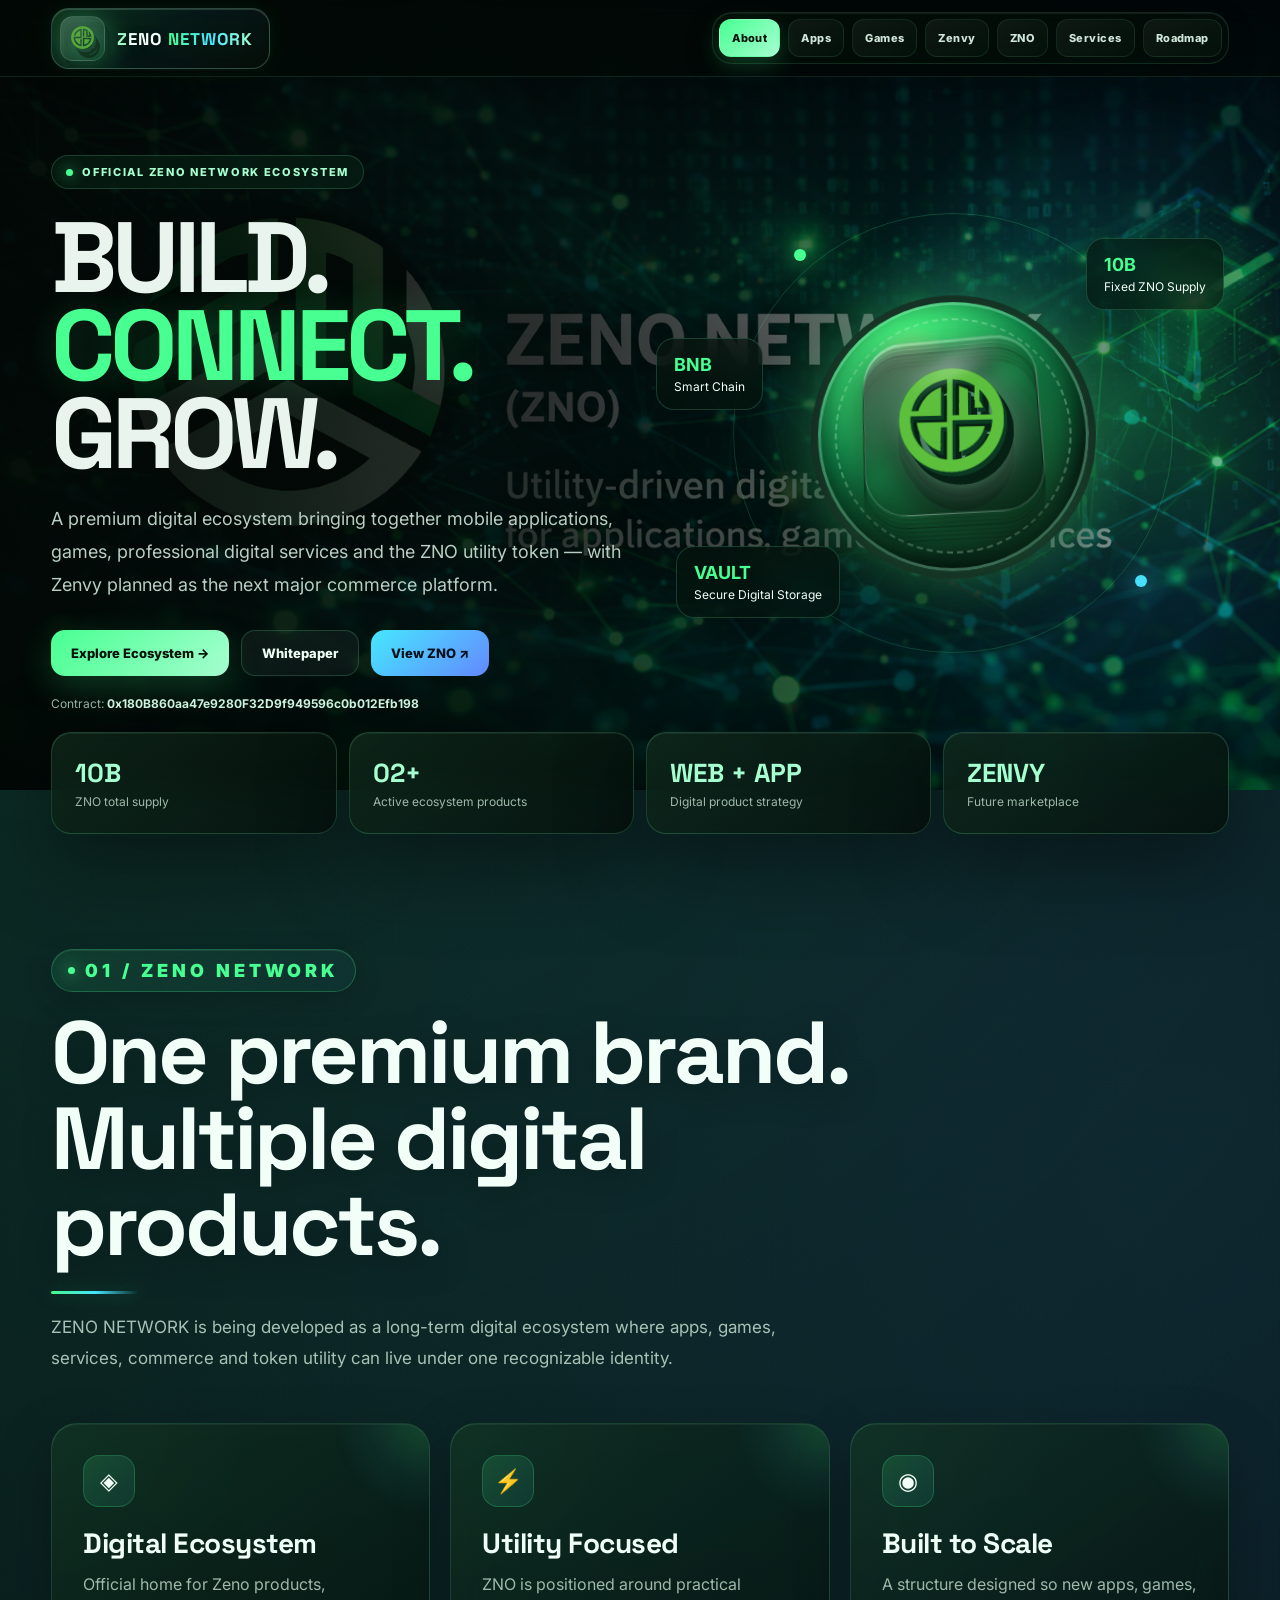
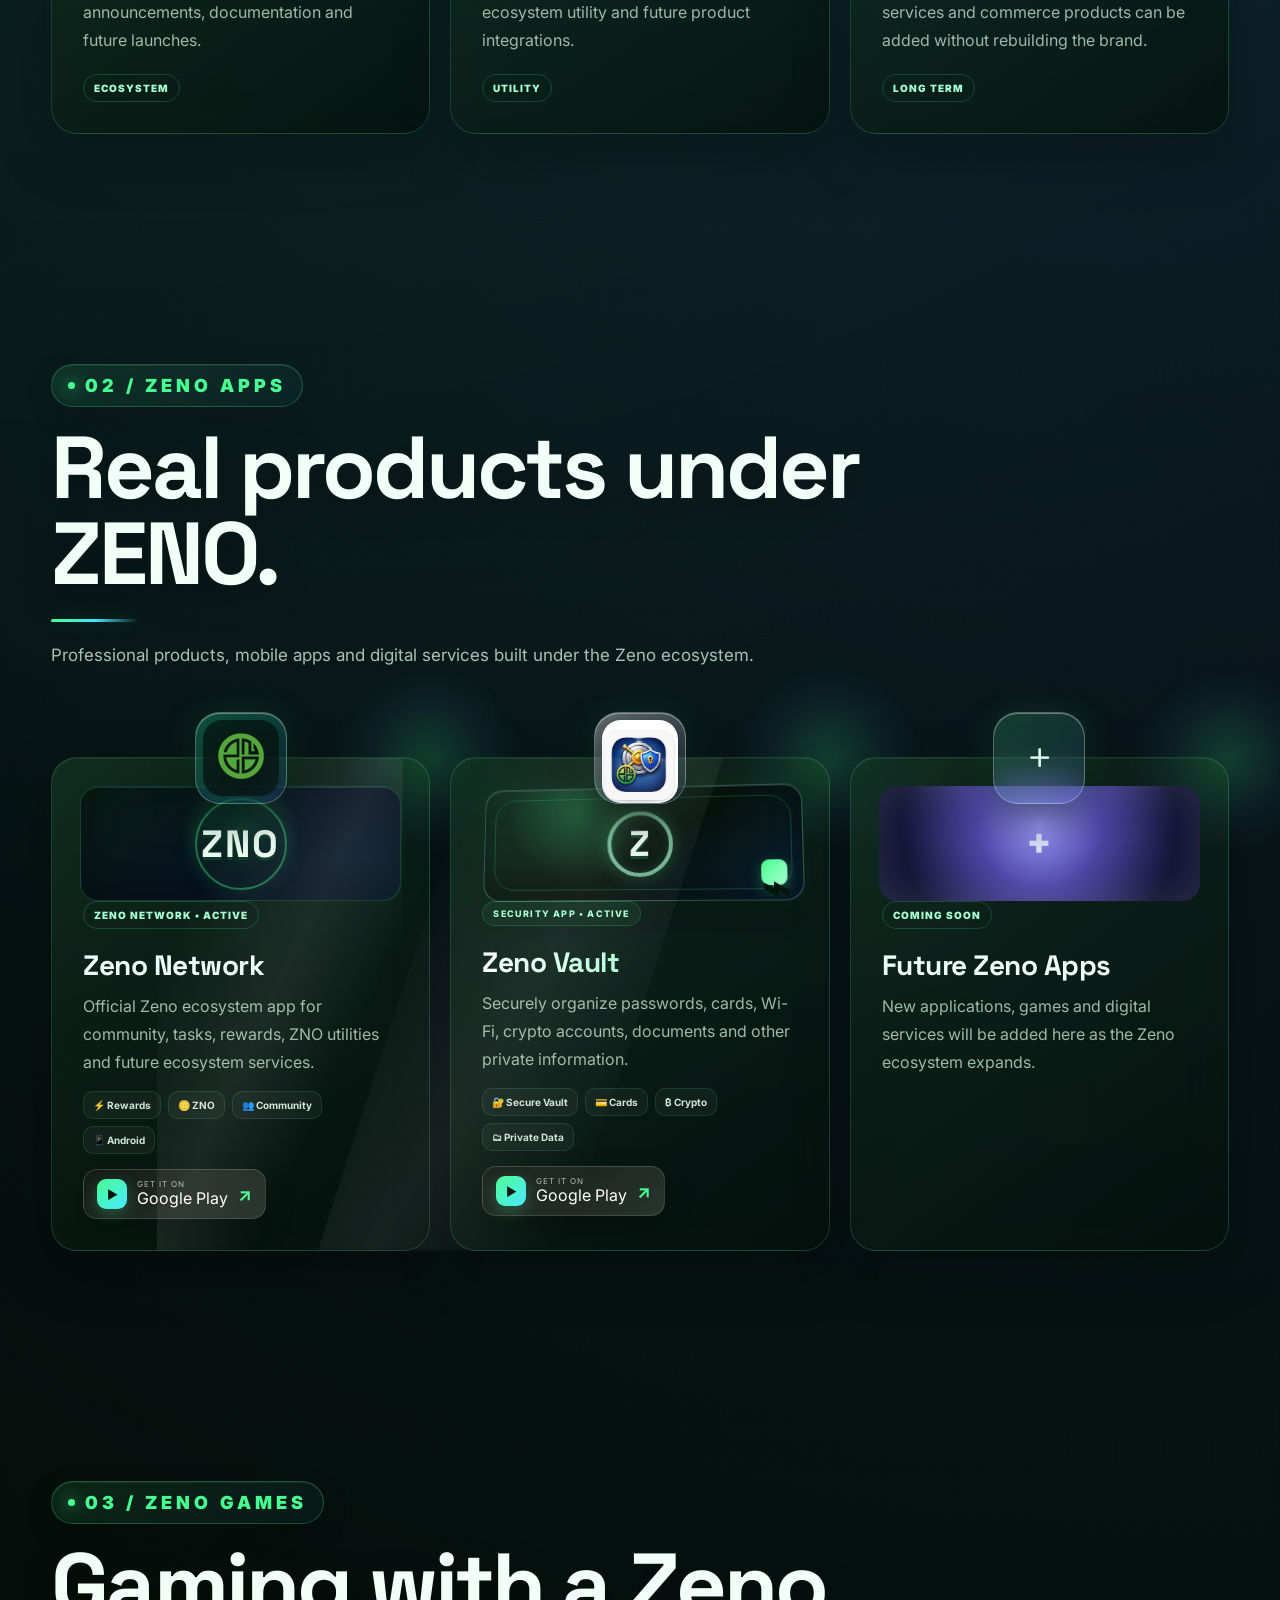
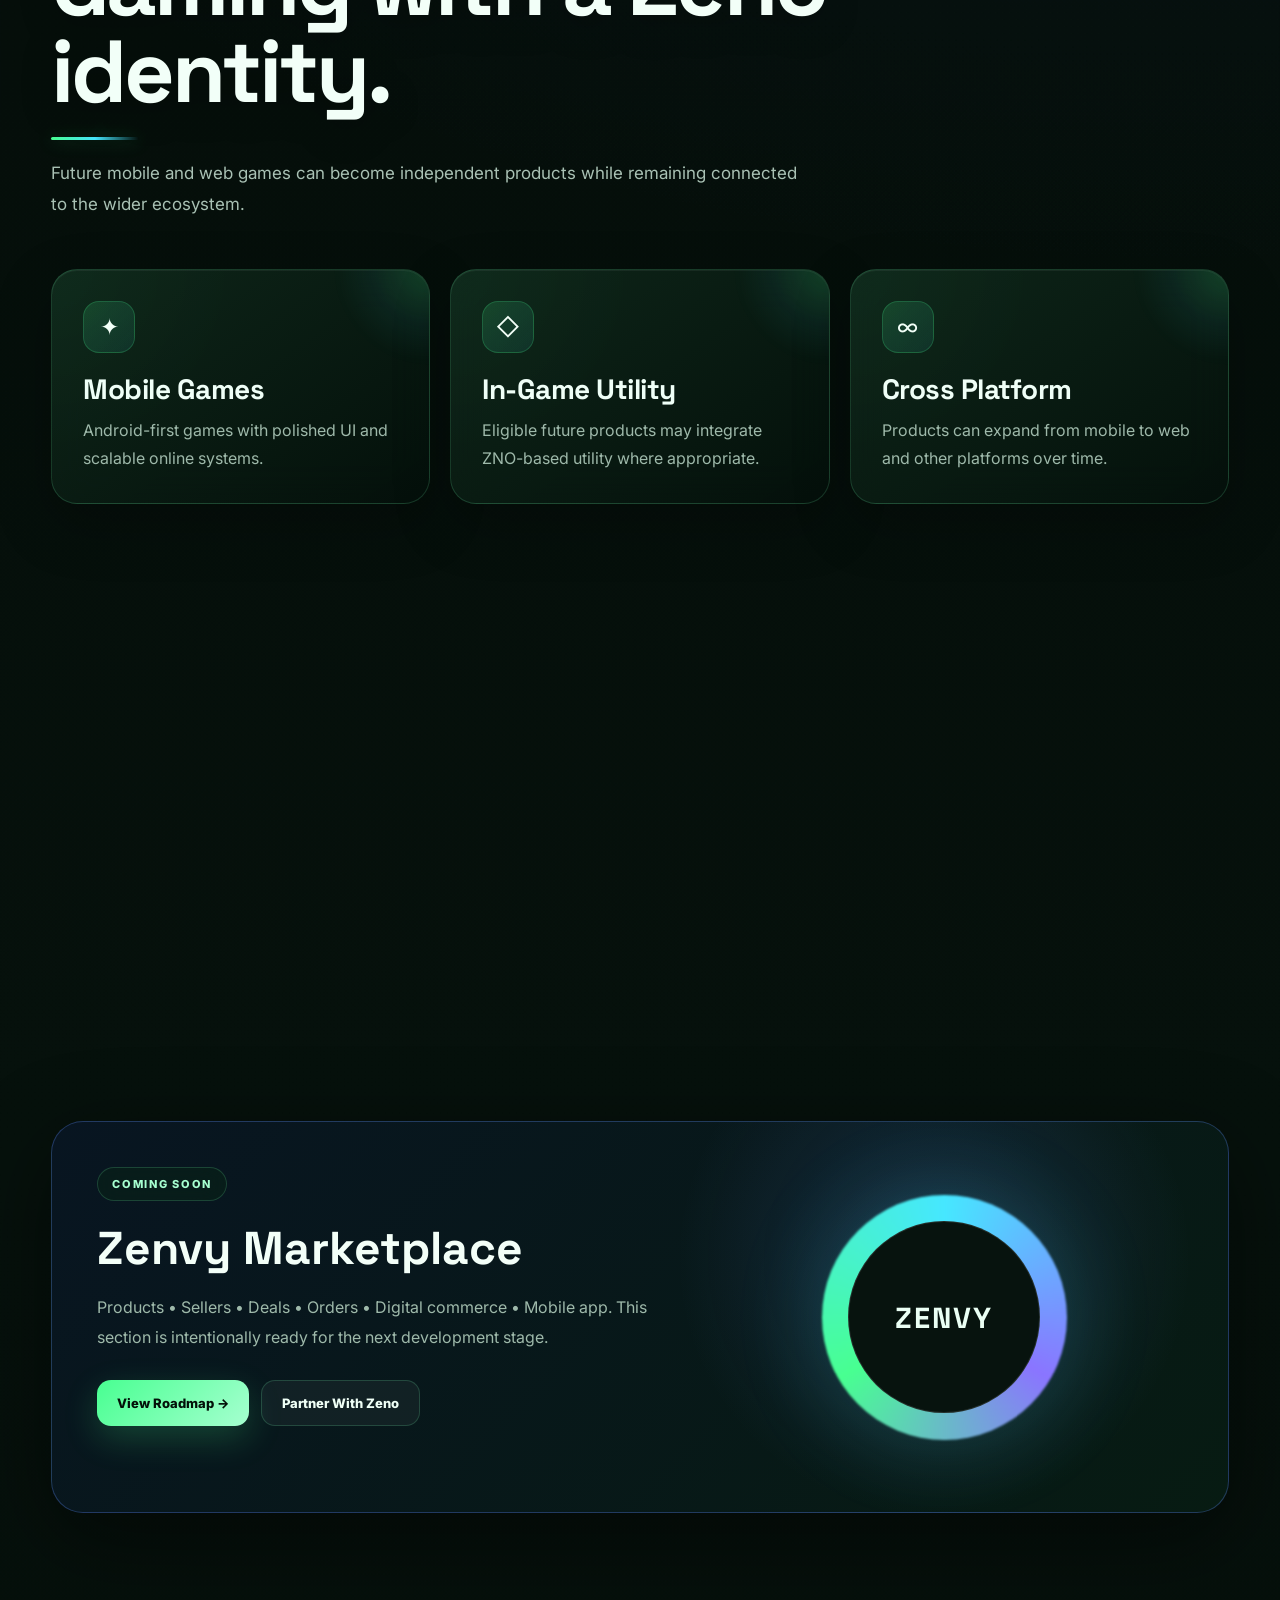
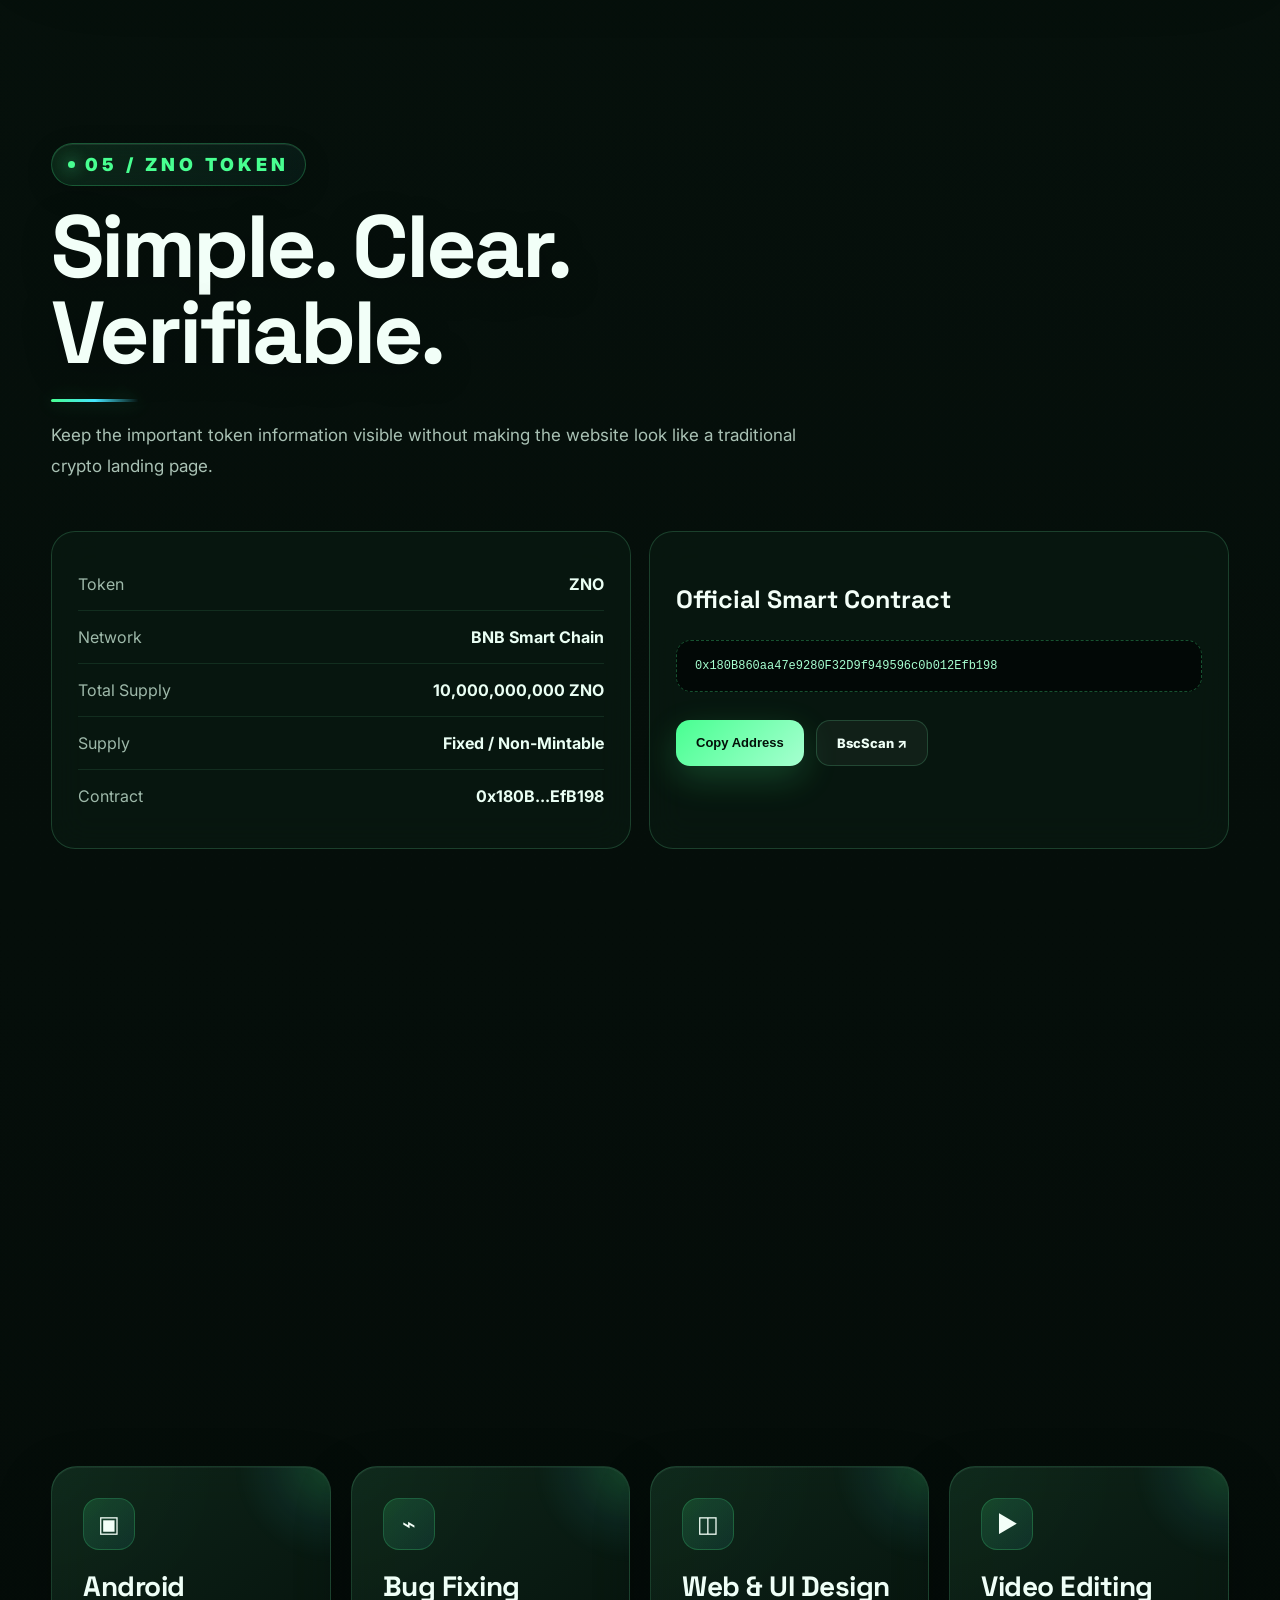
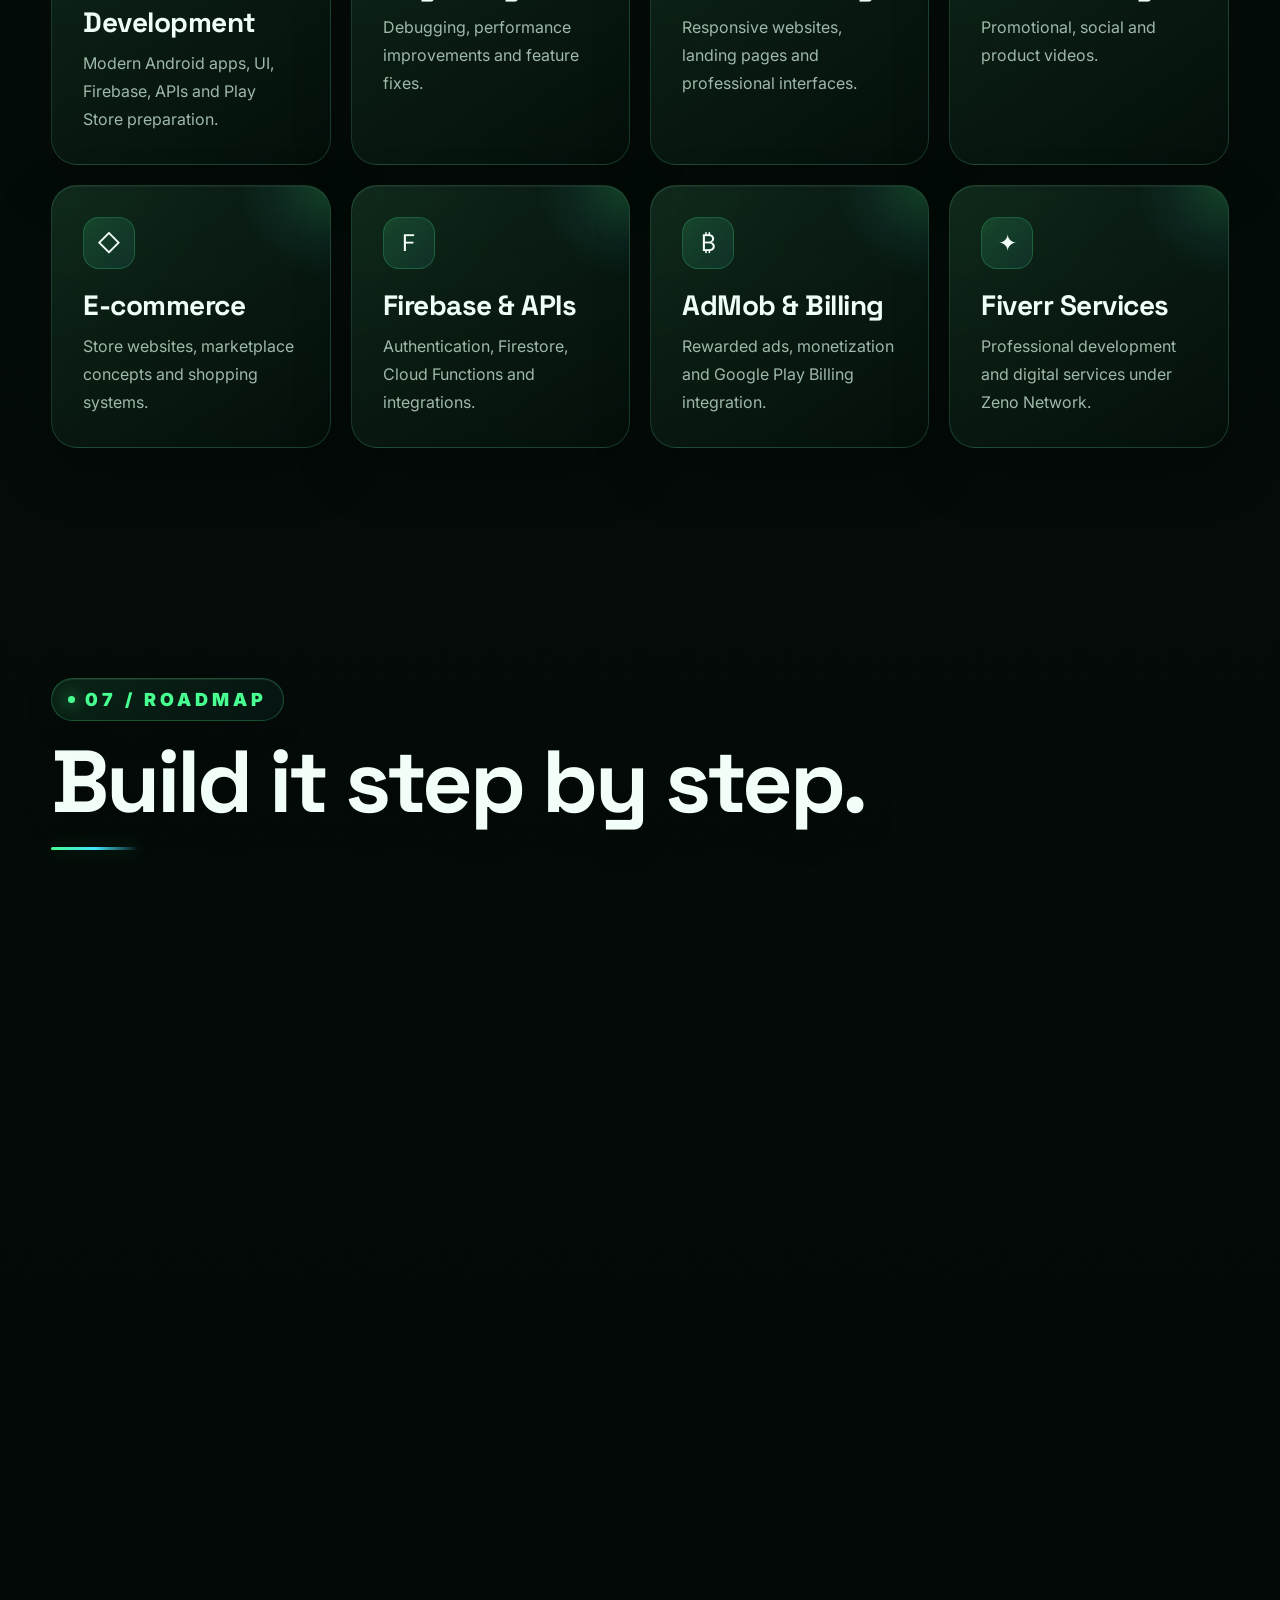
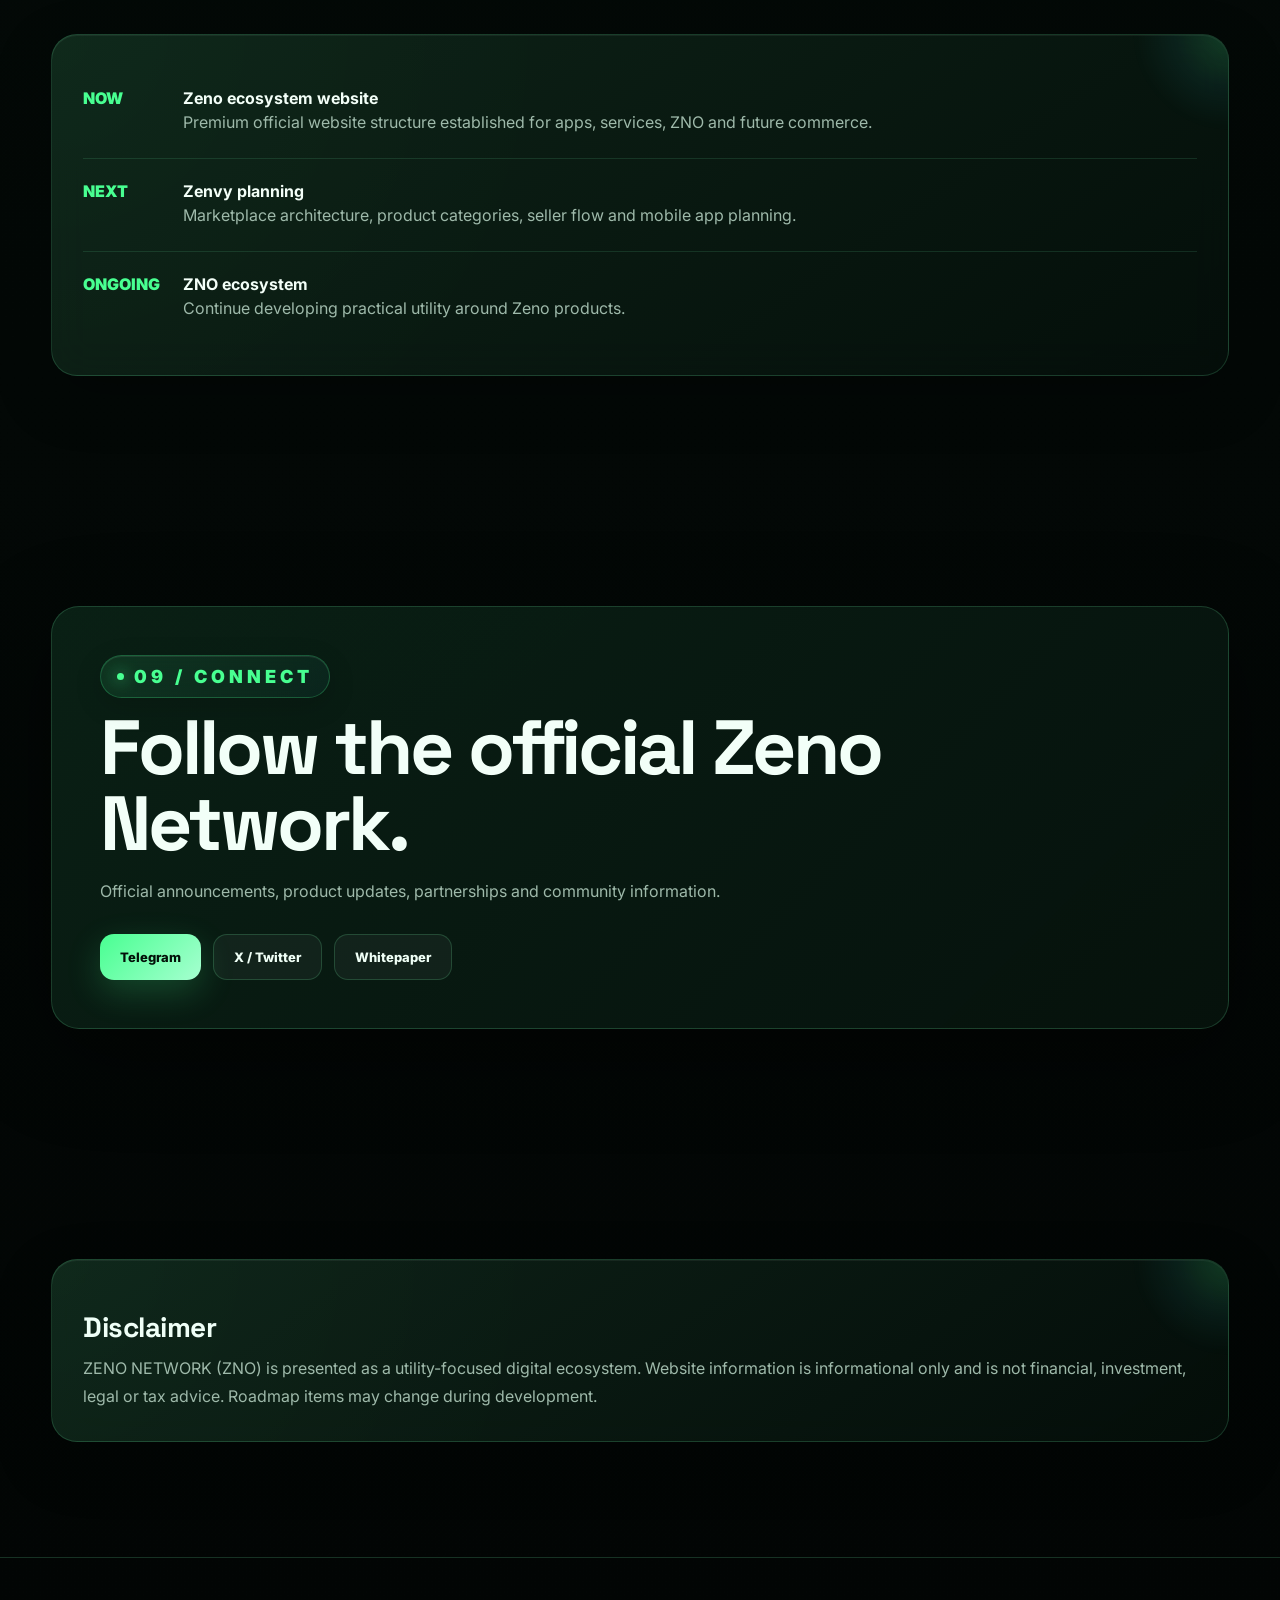
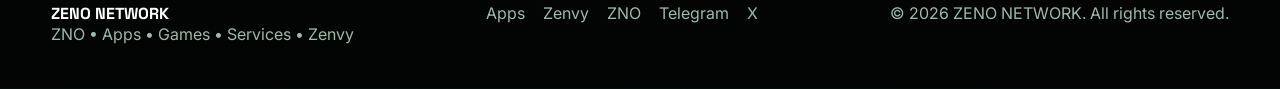
==== index.html @ b441cc12 "Update fmt.Println message from 'Hello' to 'Goodbye'" ====
<!doctype html>
<html lang="en">
<head>
<meta charset="utf-8">
<meta name="viewport" content="width=device-width,initial-scale=1">
<title>ZENO NETWORK | Official Digital Ecosystem</title>
<meta name="description" content="ZENO NETWORK — apps, games, digital services, ZNO utility and the future Zenvy marketplace.">
<meta property="og:title" content="ZENO NETWORK | Official">
<meta property="og:description" content="Apps, games, digital services, ZNO and Zenvy.">
<meta property="og:image" content="banner.jpeg">
<meta name="theme-color" content="#06100d">

<link rel="preconnect" href="https://fonts.googleapis.com">
<link rel="preconnect" href="https://fonts.gstatic.com" crossorigin>
<link href="https://fonts.googleapis.com/css2?family=Inter:wght@400;500;600;700;800&family=Space+Grotesk:wght@400;500;600;700&display=swap" rel="stylesheet">

<style>
:root{
  --bg:#030806; --bg2:#06120d; --panel:rgba(10,28,20,.62);
  --panel2:rgba(7,19,14,.82); --line:rgba(116,255,178,.18);
  --green:#48ff91; --mint:#a6ffd0; --cyan:#46e7ff; --blue:#5d8dff;
  --white:#f3fff8; --muted:#9eb9aa; --gold:#d7ff6a;
  --shadow:0 25px 90px rgba(0,0,0,.48);
}
*{box-sizing:border-box}
html{scroll-behavior:smooth}
body{
 margin:0;color:var(--white);background:
 radial-gradient(circle at 8% 2%,rgba(46,255,139,.14),transparent 25%),
 radial-gradient(circle at 92% 12%,rgba(63,131,255,.15),transparent 27%),
 linear-gradient(180deg,#020604,#06110c 45%,#020504);
 font-family:Inter,Arial,sans-serif;overflow-x:hidden;
}
body:before{content:"";position:fixed;inset:0;pointer-events:none;opacity:.24;
 background-image:linear-gradient(rgba(255,255,255,.025) 1px,transparent 1px),linear-gradient(90deg,rgba(255,255,255,.025) 1px,transparent 1px);
 background-size:70px 70px;mask-image:linear-gradient(to bottom,#000,transparent 75%);z-index:-1}
a{color:inherit}
.wrap{width:min(1240px,92%);margin:auto}
.nav{
 position:fixed;top:0;left:0;right:0;z-index:100;
 background:rgba(2,8,6,.64);border-bottom:1px solid rgba(130,255,185,.12);
 backdrop-filter:blur(22px) saturate(150%);
}
.navin{height:76px;display:flex;align-items:center;justify-content:space-between;gap:25px}
.logo{display:flex;align-items:center;gap:12px;text-decoration:none;font-family:"Space Grotesk";font-weight:700;letter-spacing:.8px}
.logo img{width:44px;height:44px;filter:drop-shadow(0 0 15px rgba(72,255,145,.4))}
.logo em{font-style:normal;color:var(--green)}
.links{display:flex;align-items:center;gap:22px}
.links a{text-decoration:none;color:#c8ddd2;font-size:13px;font-weight:700;transition:.25s}
.links a:hover{color:var(--green);transform:translateY(-1px)}
.menu{display:none;background:rgba(255,255,255,.05);color:#fff;border:1px solid var(--line);border-radius:12px;padding:9px 12px;font-size:20px}

.hero{
 min-height:790px;padding-top:76px;position:relative;display:flex;align-items:center;overflow:hidden;
 background:
 linear-gradient(90deg,rgba(2,7,5,.97) 0%,rgba(2,7,5,.82) 43%,rgba(2,7,5,.25) 100%),
 url("banner.jpeg") center/cover no-repeat;
}
.hero:after{
 content:"";position:absolute;width:650px;height:650px;right:-180px;top:80px;border-radius:50%;
 background:radial-gradient(circle,rgba(70,255,145,.2),rgba(67,130,255,.08) 42%,transparent 68%);
 filter:blur(10px);animation:pulse 5s ease-in-out infinite;
}
.hero-grid{display:grid;grid-template-columns:1.02fr .98fr;gap:50px;align-items:center;position:relative;z-index:2}
.kicker{display:inline-flex;align-items:center;gap:9px;padding:9px 14px;border:1px solid var(--line);border-radius:999px;background:rgba(10,35,24,.58);color:var(--mint);font-size:11px;font-weight:800;letter-spacing:1.7px;backdrop-filter:blur(12px)}
.dot{width:7px;height:7px;background:var(--green);border-radius:50%;box-shadow:0 0 15px var(--green);animation:blink 1.6s infinite}
.hero h1{font-family:"Space Grotesk";font-size:clamp(55px,7.8vw,105px);line-height:.88;letter-spacing:-5px;margin:25px 0 24px}
.hero h1 .green{color:var(--green);text-shadow:0 0 35px rgba(72,255,145,.18)}
.hero h1 .silver{color:#eaf4ef}
.hero-copy{max-width:680px;color:#b8cec2;font-size:18px;line-height:1.85}
.hero-buttons{display:flex;flex-wrap:wrap;gap:12px;margin-top:28px}
.btn{
 display:inline-flex;align-items:center;justify-content:center;gap:9px;text-decoration:none;
 padding:14px 20px;border-radius:14px;font-weight:800;font-size:13px;border:1px solid var(--line);
 transition:.28s;cursor:pointer;background:rgba(255,255,255,.045);color:#effff6;
}
.btn:hover{transform:translateY(-4px);box-shadow:0 15px 35px rgba(0,0,0,.28);border-color:rgba(72,255,145,.45)}
.btn.primary{color:#031109;border:0;background:linear-gradient(135deg,var(--green),var(--mint));box-shadow:0 12px 35px rgba(72,255,145,.2)}
.btn.blue{background:linear-gradient(135deg,#46e7ff,#648aff);color:#041019;border:0}
.contract-mini{margin-top:20px;color:#9eb9aa;font-size:12px;word-break:break-all}
.contract-mini b{color:#d7ffea}

.hero-art{min-height:500px;position:relative;display:grid;place-items:center}
.glow{position:absolute;width:430px;height:430px;border-radius:50%;background:radial-gradient(circle,rgba(72,255,145,.2),transparent 65%);filter:blur(5px);animation:pulse 5s infinite}
.orbit{position:absolute;width:440px;height:440px;border:1px solid rgba(72,255,145,.18);border-radius:50%;animation:spin 22s linear infinite}
.orbit:before,.orbit:after{content:"";position:absolute;width:12px;height:12px;border-radius:50%;background:var(--green);box-shadow:0 0 25px var(--green)}
.orbit:before{top:35px;left:60px}.orbit:after{bottom:65px;right:25px;background:var(--cyan);box-shadow:0 0 25px var(--cyan)}
.coin{
 width:285px;height:285px;border-radius:50%;position:relative;display:grid;place-items:center;
 background:radial-gradient(circle at 35% 25%,#d8ff9d 0,#42e777 16%,#0b7e45 45%,#031b11 72%);
 border:7px solid #142f22;box-shadow:inset 0 0 0 3px rgba(166,255,208,.35),inset 0 -25px 45px rgba(0,0,0,.5),0 0 75px rgba(72,255,145,.3),0 35px 90px rgba(0,0,0,.55);
 transform:perspective(700px) rotateX(7deg);animation:float 4.8s ease-in-out infinite;
}
.coin:before{content:"";position:absolute;inset:17px;border-radius:50%;border:2px dashed rgba(219,255,229,.32)}
.coin-z{font-family:"Space Grotesk";font-size:150px;font-weight:700;color:#06140d;text-shadow:3px 5px 0 rgba(166,255,208,.25);transform:translateY(-5px)}

.coin-logo-3d{
  width:190px;height:190px;display:grid;place-items:center;position:relative;
  transform:translateY(-8px) perspective(700px) rotateX(8deg) rotateY(-7deg);
  animation:logoFloat 4.8s ease-in-out infinite;
  filter:
    drop-shadow(0 4px 0 #07170e)
    drop-shadow(0 8px 0 #06120b)
    drop-shadow(0 12px 0 rgba(0,0,0,.75))
    drop-shadow(0 0 22px rgba(72,255,145,.55));
}
.coin-logo-3d:before{
  content:"";position:absolute;inset:8px;border-radius:42px;
  background:linear-gradient(145deg,rgba(255,255,255,.30),rgba(72,255,145,.08) 45%,rgba(0,0,0,.18));
  border:1px solid rgba(224,255,238,.26);
  box-shadow:inset 0 2px 0 rgba(255,255,255,.18),0 0 35px rgba(72,255,145,.18);
  transform:translateZ(-10px) rotate(-3deg);
  pointer-events:none;
}
.coin-logo-3d img{
  width:150px;height:150px;object-fit:contain;position:relative;z-index:2;
  transform:translateZ(20px);
  filter:
    brightness(1.12) contrast(1.08)
    drop-shadow(3px 4px 0 #0b3a23)
    drop-shadow(6px 8px 0 #062013)
    drop-shadow(0 0 18px rgba(166,255,208,.58));
}
.coin-logo-3d:after{
  content:"";position:absolute;width:105px;height:24px;left:43px;top:25px;
  background:linear-gradient(90deg,transparent,rgba(255,255,255,.46),transparent);
  transform:rotate(-25deg);filter:blur(5px);opacity:.55;z-index:3;
  animation:shine 3.2s ease-in-out infinite;
  pointer-events:none;
}
@keyframes logoFloat{
  0%,100%{transform:translateY(-8px) perspective(700px) rotateX(8deg) rotateY(-7deg)}
  50%{transform:translateY(-20px) perspective(700px) rotateX(11deg) rotateY(5deg)}
}
@keyframes shine{
  0%,35%{transform:translateX(-45px) rotate(-25deg);opacity:0}
  50%{opacity:.55}
  75%,100%{transform:translateX(75px) rotate(-25deg);opacity:0}
}

.coin-label{position:absolute;bottom:45px;font-size:12px;letter-spacing:4px;font-weight:900;color:#d9ffe9}
.float-card{position:absolute;padding:15px 17px;border:1px solid var(--line);background:rgba(5,18,12,.68);backdrop-filter:blur(16px);border-radius:18px;box-shadow:var(--shadow);font-size:12px}
.float-card strong{display:block;color:var(--green);font-size:18px;margin-bottom:4px}
.fc1{top:55px;right:5px}.fc2{bottom:65px;left:0}.fc3{top:155px;left:-20px}

.stats{margin-top:-58px;position:relative;z-index:5}
.stats-grid{display:grid;grid-template-columns:repeat(4,1fr);gap:12px}
.stat{padding:23px;border:1px solid var(--line);border-radius:20px;background:linear-gradient(145deg,rgba(16,42,28,.76),rgba(4,14,10,.82));backdrop-filter:blur(18px);box-shadow:var(--shadow),inset 0 1px 0 rgba(255,255,255,.06);transition:.35s ease}.stat:hover{transform:translateY(-7px);border-color:rgba(72,255,145,.42);box-shadow:0 25px 60px rgba(0,0,0,.38),0 0 28px rgba(72,255,145,.06)}
.stat b{display:block;font-family:"Space Grotesk";font-size:26px;color:var(--mint)}.stat span{font-size:12px;color:var(--muted)}

section{padding:115px 0}
.section-head{max-width:900px;margin-bottom:48px;position:relative}
.eyebrow{
 display:inline-flex;align-items:center;gap:10px;
 font-size:18px;font-weight:900;letter-spacing:4px;color:var(--green);
 text-transform:uppercase;
 padding:10px 16px;border-radius:999px;
 border:1px solid rgba(72,255,145,.24);
 background:linear-gradient(135deg,rgba(72,255,145,.10),rgba(70,231,255,.045));
 box-shadow:inset 0 1px 0 rgba(255,255,255,.08),0 8px 28px rgba(0,0,0,.16);
 backdrop-filter:blur(14px);
}
.eyebrow:before{
 content:"";width:7px;height:7px;border-radius:50%;
 background:var(--green);box-shadow:0 0 16px var(--green);
 animation:blink 1.8s infinite;
}
.section-head h2{
 font-family:"Space Grotesk";
 font-size:clamp(58px,7vw,88px);
 line-height:.98;margin:18px 0 18px;letter-spacing:-3px;
 font-weight:700;
 color:#f2fff8;
 text-shadow:0 10px 35px rgba(0,0,0,.28);
}
.section-head h2::after{
 content:"";display:block;width:88px;height:3px;margin-top:22px;border-radius:99px;
 background:linear-gradient(90deg,var(--green),var(--cyan),transparent);
 box-shadow:0 0 18px rgba(72,255,145,.28);
}
.connect-title{font-size:clamp(48px,6vw,78px)!important;line-height:.98;letter-spacing:-3px;color:#f2fff8}
.section-head p{color:#a9c1b4;line-height:1.85;font-size:17px;max-width:760px}
.glass-grid{display:grid;grid-template-columns:repeat(3,1fr);gap:20px}
.glass{
 padding:31px;border:1px solid rgba(116,255,178,.17);border-radius:26px;
 background:
   linear-gradient(145deg,rgba(20,48,33,.70),rgba(5,16,11,.76)),
   radial-gradient(circle at 0% 0%,rgba(72,255,145,.08),transparent 42%);
 backdrop-filter:blur(22px) saturate(145%);
 box-shadow:
   0 20px 55px rgba(0,0,0,.25),
   inset 0 1px 0 rgba(255,255,255,.055);
 transition:
   transform .42s cubic-bezier(.2,.8,.2,1),
   border-color .35s ease,
   box-shadow .42s ease,
   background .42s ease;
 position:relative;overflow:hidden;
 isolation:isolate;
}
.glass:before{
 content:"";position:absolute;width:190px;height:190px;right:-95px;top:-95px;
 background:radial-gradient(circle,rgba(72,255,145,.18),rgba(70,231,255,.05) 42%,transparent 70%);
 border-radius:50%;filter:blur(4px);transition:.5s;z-index:-1;
}
.glass:after{
 content:"";position:absolute;left:-120%;top:0;width:65%;height:100%;
 background:linear-gradient(105deg,transparent,rgba(255,255,255,.075),transparent);
 transform:skewX(-18deg);transition:.65s;pointer-events:none;
}
.glass:hover{
 transform:perspective(900px) translateY(-14px) rotateX(2deg) scale(1.014);
 border-color:rgba(72,255,145,.52);
 background:
   linear-gradient(145deg,rgba(23,61,40,.80),rgba(5,18,13,.84)),
   radial-gradient(circle at 0% 0%,rgba(72,255,145,.13),transparent 45%);
 box-shadow:
   0 34px 95px rgba(0,0,0,.48),
   0 0 0 1px rgba(72,255,145,.07),
   0 0 45px rgba(72,255,145,.075),
   inset 0 1px 0 rgba(255,255,255,.10);
}
.glass:hover:before{transform:scale(1.45);opacity:1}
.glass:hover:after{left:135%}
.glass h3{
 font-family:"Space Grotesk";font-size:28px;letter-spacing:-.5px;
 margin:18px 0 10px;color:#effff7;
}
.glass p{color:#a9bfb3;line-height:1.78;margin:0}
.icon{
 width:52px;height:52px;display:grid;place-items:center;border-radius:16px;
 background:linear-gradient(135deg,rgba(72,255,145,.15),rgba(70,231,255,.08));
 border:1px solid rgba(72,255,145,.2);font-size:23px
}
.glass h3{font-family:"Space Grotesk";font-size:28px;margin:18px 0 9px}
.glass p{color:var(--muted);line-height:1.75;margin:0}
.tag{display:inline-block;margin-top:20px;padding:7px 10px;border-radius:999px;border:1px solid var(--line);color:var(--mint);font-size:10px;font-weight:900;letter-spacing:1px}

.app-card{min-height:290px;display:flex;flex-direction:column}
.app-card .tag{margin-top:auto}
.app-visual{height:115px;border-radius:18px;margin:-3px -3px 0;display:grid;place-items:center;font-family:"Space Grotesk";font-size:45px;font-weight:700;color:#06140d;background:radial-gradient(circle at 40% 35%,#b4ff7b,#2fe87f 25%,#087442 70%);box-shadow:inset 0 0 40px rgba(255,255,255,.12)}
.app-visual.vault{color:#eafff4;background:radial-gradient(circle at 50% 35%,#6dfff3,#176c72 35%,#061d2a 78%)}
.app-visual.future{color:#dce7ff;background:radial-gradient(circle at 50% 35%,#9f9bff,#4d46a5 35%,#111433 78%)}

.zenvy{
 border:1px solid rgba(93,141,255,.3);border-radius:32px;overflow:hidden;
 background:radial-gradient(circle at 75% 35%,rgba(93,141,255,.18),transparent 28%),linear-gradient(135deg,#081521,#071b12);
 box-shadow:var(--shadow)
}
.zenvy-inner{display:grid;grid-template-columns:1.1fr .9fr;gap:25px;padding:45px}
.market-orb{min-height:300px;display:grid;place-items:center;position:relative}
.market-orb:before{content:"";width:245px;height:245px;border-radius:50%;background:conic-gradient(from 0deg,#46e7ff,#8a75ff,#48ff91,#46e7ff);filter:blur(1px);animation:spin 8s linear infinite;box-shadow:0 0 90px rgba(70,231,255,.18)}
.market-orb:after{content:"ZENVY";position:absolute;width:190px;height:190px;border-radius:50%;display:grid;place-items:center;background:#07130e;color:#eafff4;font:700 29px "Space Grotesk";letter-spacing:2px;border:1px solid rgba(255,255,255,.12)}

.token-box{display:grid;grid-template-columns:1fr 1fr;gap:18px}
.rows,.contract-box{padding:26px;border:1px solid var(--line);border-radius:24px;background:rgba(9,26,18,.7);backdrop-filter:blur(18px)}
.row{display:flex;justify-content:space-between;gap:20px;padding:16px 0;border-bottom:1px solid rgba(116,255,178,.1)}
.row:last-child{border:0}.row span{color:var(--muted)}.row strong{color:#eafff4;text-align:right}
.contract{padding:18px;border-radius:15px;background:#020806;border:1px dashed rgba(72,255,145,.3);font:12px Consolas,monospace;color:var(--mint);word-break:break-all}

.service-grid{grid-template-columns:repeat(4,1fr)}
.service{min-height:230px}
.roadmap{display:grid;grid-template-columns:repeat(4,1fr);gap:15px}
.phase{padding:24px;border:1px solid var(--line);border-radius:22px;background:linear-gradient(145deg,rgba(13,34,23,.72),rgba(4,13,9,.75))}
.phase small{color:var(--green);font-weight:900;letter-spacing:1.4px}
.phase h3{font-family:"Space Grotesk";font-size:21px}.phase p{color:var(--muted);line-height:1.7}

.update{display:grid;grid-template-columns:100px 1fr;padding:22px 0;border-bottom:1px solid rgba(116,255,178,.12)}
.update:last-child{border:0}.date{color:var(--green);font-weight:900}

.cta{padding:48px;border:1px solid var(--line);border-radius:28px;background:linear-gradient(135deg,rgba(13,42,27,.72),rgba(7,20,14,.82));box-shadow:var(--shadow)}
footer{border-top:1px solid var(--line);padding:45px 0;color:var(--muted)}
.foot{display:flex;justify-content:space-between;gap:25px;flex-wrap:wrap}.foot-links{display:flex;gap:18px;flex-wrap:wrap}.foot-links a{text-decoration:none}.foot-links a:hover{color:var(--green)}

.reveal{opacity:0;transform:translateY(25px);transition:opacity .7s ease,transform .7s ease}.reveal.show{opacity:1;transform:none}
@keyframes float{0%,100%{transform:perspective(700px) rotateX(7deg) translateY(0)}50%{transform:perspective(700px) rotateX(7deg) translateY(-16px)}}
@keyframes pulse{0%,100%{transform:scale(.94);opacity:.7}50%{transform:scale(1.08);opacity:1}}
@keyframes spin{to{transform:rotate(360deg)}}@keyframes blink{50%{opacity:.35}}
@media(max-width:1000px){.links{display:none}.menu{display:block}.hero-grid{grid-template-columns:1fr}.hero-art{min-height:430px}.glass-grid,.service-grid{grid-template-columns:repeat(2,1fr)}.roadmap{grid-template-columns:repeat(2,1fr)}.token-box,.zenvy-inner{grid-template-columns:1fr}}
@media(max-width:650px){.hero{min-height:850px}.hero h1{letter-spacing:-3px}.hero-copy{font-size:16px}.hero-art{min-height:350px}.coin{width:220px;height:220px}.coin-logo-3d{width:150px;height:150px}.coin-logo-3d img{width:118px;height:118px}.orbit{width:330px;height:330px}.float-card{display:none}.stats-grid,.glass-grid,.service-grid,.roadmap{grid-template-columns:1fr}.stats{margin-top:-25px}section{padding:75px 0}.zenvy-inner{padding:25px}.update{grid-template-columns:1fr;gap:7px}}

/* ===== PREMIUM 3D GLASS BRAND ===== */
.navin{gap:18px}
.logo{
  position:relative;
  min-height:56px;
  padding:7px 16px 7px 8px;
  gap:12px;
  border:1px solid rgba(166,255,208,.24);
  border-radius:18px;
  background:
    linear-gradient(145deg,rgba(72,255,145,.16),rgba(70,231,255,.075) 48%,rgba(7,18,13,.70));
  box-shadow:
    inset 0 1px 0 rgba(255,255,255,.14),
    inset 0 -12px 30px rgba(0,0,0,.16),
    0 12px 35px rgba(0,0,0,.28),
    0 0 25px rgba(72,255,145,.07);
  backdrop-filter:blur(22px) saturate(165%);
  transform:perspective(700px) rotateX(2deg);
  transition:.35s cubic-bezier(.2,.8,.2,1);
  overflow:hidden;
}
.logo:before{
  content:"";
  position:absolute;
  inset:-1px;
  border-radius:18px;
  background:linear-gradient(115deg,transparent 18%,rgba(255,255,255,.16) 43%,transparent 61%);
  transform:translateX(-120%);
  transition:.7s;
  pointer-events:none;
}
.logo:hover{
  transform:perspective(700px) translateY(-4px) rotateX(4deg) rotateY(-2deg) scale(1.02);
  border-color:rgba(72,255,145,.52);
  box-shadow:
    inset 0 1px 0 rgba(255,255,255,.18),
    0 22px 55px rgba(0,0,0,.40),
    0 0 35px rgba(72,255,145,.14);
}
.logo:hover:before{transform:translateX(120%)}
.logo img{
  width:45px;height:45px;
  padding:5px;
  border-radius:13px;
  background:linear-gradient(145deg,rgba(255,255,255,.18),rgba(72,255,145,.07));
  border:1px solid rgba(255,255,255,.12);
  filter:
    drop-shadow(2px 3px 0 #0a3a23)
    drop-shadow(4px 6px 0 #041b10)
    drop-shadow(0 0 15px rgba(72,255,145,.55));
  transform:translateZ(18px);
}
.logo span{
  font-family:"Space Grotesk";
  font-size:17px;
  font-weight:800;
  letter-spacing:1.1px;
  color:#f3fff8;
  text-shadow:0 3px 12px rgba(0,0,0,.45);
  white-space:nowrap;
}
.logo span:first-letter{color:var(--mint)}
.logo em{
  font-style:normal;
  background:linear-gradient(90deg,var(--green),var(--cyan),#a6ffd0);
  -webkit-background-clip:text;
  background-clip:text;
  color:transparent;
  text-shadow:none;
}

/* ===== GLASS CATEGORY NAVIGATION ===== */
.links{
  display:flex;
  align-items:center;
  justify-content:flex-end;
  gap:8px;
  padding:6px;
  border:1px solid rgba(116,255,178,.13);
  border-radius:20px;
  background:rgba(5,17,11,.48);
  backdrop-filter:blur(20px) saturate(150%);
  box-shadow:inset 0 1px 0 rgba(255,255,255,.07),0 10px 30px rgba(0,0,0,.20);
}
.links a{
  position:relative;
  display:inline-flex;
  align-items:center;
  justify-content:center;
  min-height:38px;
  padding:0 12px;
  border:1px solid rgba(116,255,178,.10);
  border-radius:12px;
  background:linear-gradient(145deg,rgba(255,255,255,.055),rgba(72,255,145,.025));
  color:#cfe5d9;
  font-size:11px;
  font-weight:800;
  letter-spacing:.45px;
  text-decoration:none;
  transition:.30s cubic-bezier(.2,.8,.2,1);
  overflow:hidden;
}
.links a:before{
  content:"";
  position:absolute;
  inset:0;
  background:linear-gradient(110deg,transparent 20%,rgba(255,255,255,.11) 48%,transparent 72%);
  transform:translateX(-120%);
  transition:.55s;
}
.links a:hover{
  color:#f1fff7;
  transform:translateY(-4px) perspective(500px) rotateX(4deg);
  border-color:rgba(72,255,145,.48);
  background:linear-gradient(145deg,rgba(72,255,145,.14),rgba(70,231,255,.06));
  box-shadow:0 12px 28px rgba(0,0,0,.28),0 0 20px rgba(72,255,145,.08),inset 0 1px 0 rgba(255,255,255,.12);
}
.links a:hover:before{transform:translateX(120%)}
.links a.active{
  color:#07140d;
  border-color:transparent;
  background:linear-gradient(135deg,var(--green),var(--mint));
  box-shadow:0 8px 22px rgba(72,255,145,.20);
}

/* ===== CLEAN 3D LOGO COIN ===== */
.coin-label{display:none!important}
.coin{
  overflow:visible;
  transform:perspective(700px) rotateX(7deg) rotateY(-2deg);
}
.coin-logo-3d{
  transform:translateY(-8px) perspective(700px) rotateX(8deg) rotateY(-7deg) translateZ(18px);
}

@media(max-width:900px){
  .links{
    gap:6px;
    flex-wrap:wrap;
    justify-content:center;
    padding:7px;
  }
  .links a{padding:0 9px;font-size:10px}
}
@media(max-width:768px){
  .logo{padding-right:12px}
  .logo span{font-size:14px}
  .links{
    position:absolute;
    top:72px;left:4%;right:4%;
    display:none;
    border-radius:18px;
  }
  .links.open{display:flex}
  .links a{flex:1 1 auto}
}


/* ===== ZENO VAULT PLAY STORE PRODUCT CARD ===== */
.vault-product{
  position:relative;
  overflow:hidden;
}
.vault-product:after{
  content:"";
  position:absolute;
  inset:0;
  pointer-events:none;
  background:linear-gradient(115deg,transparent 20%,rgba(255,255,255,.08) 48%,transparent 70%);
  transform:translateX(-120%);
  transition:.85s;
}
.vault-product:hover:after{transform:translateX(120%)}
.vault-product-copy{position:relative;z-index:2}
.vault-product .tag{
  display:inline-flex;
  padding:6px 10px;
  border:1px solid rgba(72,255,145,.18);
  border-radius:999px;
  background:rgba(72,255,145,.06);
  color:var(--mint);
  font-size:9px;
  font-weight:800;
  letter-spacing:1.2px;
}
.vault-product h3{
  background:linear-gradient(90deg,#fff,var(--mint),var(--cyan));
  -webkit-background-clip:text;
  background-clip:text;
  color:transparent;
}
.vault-features{
  display:flex;
  flex-wrap:wrap;
  gap:7px;
  margin:15px 0;
}
.vault-features span{
  padding:7px 9px;
  border-radius:10px;
  border:1px solid rgba(116,255,178,.12);
  background:rgba(255,255,255,.04);
  color:#cfe5d9;
  font-size:10px;
  font-weight:700;
}
.play-store-btn{
  display:inline-flex;
  align-items:center;
  gap:10px;
  min-width:175px;
  padding:9px 13px;
  border-radius:14px;
  text-decoration:none;
  color:#fff;
  background:linear-gradient(145deg,#151b18,#29342e);
  border:1px solid rgba(255,255,255,.15);
  box-shadow:0 12px 28px rgba(0,0,0,.25);
  transition:.3s cubic-bezier(.2,.8,.2,1);
}
.play-store-btn:hover{
  transform:translateY(-4px) scale(1.02);
  border-color:rgba(72,255,145,.45);
  box-shadow:0 18px 35px rgba(0,0,0,.35),0 0 25px rgba(72,255,145,.10);
}
.play-store-btn small{
  display:block;
  color:#aebdb5;
  font-size:8px;
  line-height:1;
  letter-spacing:1px;
}
.play-store-btn b{
  margin-left:auto;
  color:var(--green);
  font-size:18px;
}
.play-icon{
  width:30px;height:30px;
  display:grid;place-items:center;
  border-radius:9px;
  color:#04100a;
  background:linear-gradient(135deg,var(--green),var(--cyan));
  font-size:12px;
  box-shadow:0 5px 16px rgba(72,255,145,.25);
}
/* Premium Zeno Vault icon */
.app-visual.vault{
  position:relative;
  display:grid;
  place-items:center;
  overflow:hidden;
  background:
    radial-gradient(circle at 30% 20%,rgba(72,255,145,.22),transparent 30%),
    linear-gradient(145deg,#123425,#06120c 55%,#0a2035);
  border:1px solid rgba(166,255,208,.25);
  box-shadow:
    inset 0 1px 0 rgba(255,255,255,.12),
    inset 0 -18px 30px rgba(0,0,0,.28),
    0 18px 40px rgba(0,0,0,.35),
    0 0 28px rgba(72,255,145,.08);
  transform:perspective(700px) rotateX(7deg) rotateY(-7deg);
}
.app-visual.vault:before{
  content:"";
  position:absolute;
  inset:10px;
  border-radius:22px;
  border:1px solid rgba(72,255,145,.20);
}
.vault-orbit{
  position:absolute;
  width:66px;height:66px;
  border:4px solid rgba(166,255,208,.68);
  border-radius:50%;
  box-shadow:0 0 18px rgba(72,255,145,.25),inset 0 0 12px rgba(72,255,145,.12);
}
.vault-z{
  position:relative;
  z-index:2;
  font-family:"Space Grotesk";
  font-size:36px;
  font-weight:800;
  color:#effff6;
  text-shadow:0 3px 0 #0a3a23,0 6px 16px rgba(0,0,0,.55);
}
.vault-key{
  position:absolute;
  right:15px;
  bottom:14px;
  width:25px;height:25px;
  display:grid;place-items:center;
  border-radius:8px;
  background:linear-gradient(135deg,var(--green),var(--mint));
  color:#06140d;
  font-weight:900;
  box-shadow:0 5px 14px rgba(72,255,145,.3);
}
@media(max-width:700px){
  .vault-product{text-align:center}
  .vault-product-copy{display:flex;flex-direction:column;align-items:center}
  .vault-features{justify-content:center}
}


/* ===== ZENO PRODUCTS V5 ===== */
.zeno-products{
  align-items:stretch;
  overflow:visible;
}
.zeno-product-card,
.vault-product{
  position:relative;
  overflow:visible !important;
  margin-top:38px;
  transition:transform .45s cubic-bezier(.2,.8,.2,1), box-shadow .45s ease, border-color .45s ease;
}
.zeno-product-card:hover,
.vault-product:hover{
  transform:translateY(-10px);
}
.product-icon-float{
  position:absolute;
  z-index:8;
  top:-46px;
  left:50%;
  transform:translateX(-50%);
  width:92px;
  height:92px;
  border-radius:25px;
  padding:7px;
  display:grid;
  place-items:center;
  background:linear-gradient(145deg,rgba(255,255,255,.30),rgba(255,255,255,.06));
  border:1px solid rgba(255,255,255,.28);
  box-shadow:
    0 20px 40px rgba(0,0,0,.40),
    0 0 35px rgba(72,255,145,.13),
    inset 0 1px 0 rgba(255,255,255,.35);
  backdrop-filter:blur(18px);
  -webkit-backdrop-filter:blur(18px);
  transition:transform .45s cubic-bezier(.2,.8,.2,1), box-shadow .45s ease;
}
.product-icon-float img{
  width:100%;
  height:100%;
  display:block;
  object-fit:contain;
  border-radius:19px;
  filter:drop-shadow(0 7px 12px rgba(0,0,0,.35));
}
.zeno-product-card:hover .product-icon-float,
.vault-product:hover .product-icon-float{
  transform:translateX(-50%) translateY(-7px) rotate(-2deg) scale(1.05);
  box-shadow:
    0 28px 48px rgba(0,0,0,.48),
    0 0 45px rgba(72,255,145,.22),
    inset 0 1px 0 rgba(255,255,255,.45);
}
.zeno-network-icon{
  background:linear-gradient(145deg,rgba(36,255,153,.28),rgba(30,89,255,.15));
}
.zeno-network-icon img{
  padding:5px;
  border-radius:19px;
  background:rgba(4,14,10,.65);
}
.vault-product-icon{
  background:linear-gradient(145deg,rgba(255,255,255,.38),rgba(50,120,255,.10));
}
.future-product-icon{
  color:#dffff0;
  font-family:"Space Grotesk",sans-serif;
  font-size:44px;
  font-weight:300;
  background:linear-gradient(145deg,rgba(72,255,145,.18),rgba(91,124,255,.12));
}
.product-card-copy{
  position:relative;
  z-index:3;
}
.network-visual{
  position:relative;
  display:grid;
  place-items:center;
  overflow:hidden;
  background:
    radial-gradient(circle at 50% 40%,rgba(72,255,145,.20),transparent 34%),
    linear-gradient(145deg,#071a12,#081425 60%,#0d2434);
  border:1px solid rgba(72,255,145,.16);
  box-shadow:inset 0 1px 0 rgba(255,255,255,.10), inset 0 -20px 35px rgba(0,0,0,.30);
}
.network-visual strong{
  position:relative;
  z-index:2;
  font-family:"Space Grotesk",sans-serif;
  font-size:38px;
  letter-spacing:2px;
  color:#effff6;
  text-shadow:0 3px 0 #0b3c27,0 8px 25px rgba(0,0,0,.55);
}
.network-ring{
  position:absolute;
  width:92px;
  height:92px;
  border-radius:50%;
  border:2px solid rgba(72,255,145,.40);
  box-shadow:0 0 25px rgba(72,255,145,.13), inset 0 0 20px rgba(72,255,145,.08);
  animation:networkPulse 3.2s ease-in-out infinite;
}
@keyframes networkPulse{
  0%,100%{transform:scale(.94);opacity:.65}
  50%{transform:scale(1.08);opacity:1}
}

</style>
</head>
<body>

<nav class="nav">
<div class="wrap navin">
<a class="logo" href="#home"><img src="zno.svg" alt="ZNO"><span>ZENO <em>NETWORK</em></span></a>
<button class="menu" id="menu">☰</button>
<div class="links" id="links">
<a href="#about">About</a><a href="#apps">Apps</a><a href="#games">Games</a><a href="#zenvy">Zenvy</a><a href="#token">ZNO</a><a href="#services">Services</a><a href="#roadmap">Roadmap</a>
</div>
</div>
</nav>

<header class="hero" id="home">
<div class="wrap hero-grid">
<div>
<div class="kicker"><span class="dot"></span> OFFICIAL ZENO NETWORK ECOSYSTEM</div>
<h1><span class="silver">BUILD.</span><br><span class="green">CONNECT.</span><br><span class="silver">GROW.</span></h1>
<p class="hero-copy">A premium digital ecosystem bringing together mobile applications, games, professional digital services and the ZNO utility token — with Zenvy planned as the next major commerce platform.</p>
<div class="hero-buttons">
<a class="btn primary" href="#apps">Explore Ecosystem →</a>
<a class="btn" href="whitepaper.pdf" target="_blank">Whitepaper</a>
<a class="btn blue" href="https://bscscan.com/address/0x180B860aa47e9280F32D9f949596c0b012Efb198" target="_blank">View ZNO ↗</a>
</div>
<div class="contract-mini">Contract: <b>0x180B860aa47e9280F32D9f949596c0b012Efb198</b></div>
</div>

<div class="hero-art">
<div class="glow"></div><div class="orbit"></div>
<div class="coin"><div class="coin-logo-3d"><img src="zno.svg" alt="ZNO 3D logo"></div></div>
<div class="float-card fc1"><strong>10B</strong>Fixed ZNO Supply</div>
<div class="float-card fc2"><strong>VAULT</strong>Secure Digital Storage</div>
<div class="float-card fc3"><strong>BNB</strong>Smart Chain</div>
</div>
</div>
</header>

<div class="stats"><div class="wrap stats-grid">
<div class="stat"><b>10B</b><span>ZNO total supply</span></div>
<div class="stat"><b>02+</b><span>Active ecosystem products</span></div>
<div class="stat"><b>WEB + APP</b><span>Digital product strategy</span></div>
<div class="stat"><b>ZENVY</b><span>Future marketplace</span></div>
</div></div>

<section id="about"><div class="wrap">
<div class="section-head reveal"><span class="eyebrow">01 / ZENO NETWORK</span><h2>One premium brand. Multiple digital products.</h2><p>ZENO NETWORK is being developed as a long-term digital ecosystem where apps, games, services, commerce and token utility can live under one recognizable identity.</p></div>
<div class="glass-grid">
<div class="glass reveal"><div class="icon">◈</div><h3>Digital Ecosystem</h3><p>Official home for Zeno products, announcements, documentation and future launches.</p><span class="tag">ECOSYSTEM</span></div>
<div class="glass reveal"><div class="icon">⚡</div><h3>Utility Focused</h3><p>ZNO is positioned around practical ecosystem utility and future product integrations.</p><span class="tag">UTILITY</span></div>
<div class="glass reveal"><div class="icon">◉</div><h3>Built to Scale</h3><p>A structure designed so new apps, games, services and commerce products can be added without rebuilding the brand.</p><span class="tag">LONG TERM</span></div>
</div>
</div></section>

<section id="apps"><div class="wrap">
<div class="section-head reveal"><span class="eyebrow">02 / ZENO APPS</span><h2>Real products under ZENO.</h2><p>Professional products, mobile apps and digital services built under the Zeno ecosystem.</p></div>

<div class="glass-grid zeno-products">

<!-- ZENO NETWORK APP -->
<div class="glass app-card reveal zeno-product-card">
  <div class="product-icon-float zeno-network-icon">
    <img src="zno.svg" alt="Zeno Network app icon">
  </div>
  <div class="app-visual network-visual">
    <span class="network-ring"></span>
    <strong>ZNO</strong>
  </div>
  <div class="product-card-copy">
    <div class="tag">ZENO NETWORK • ACTIVE</div>
    <h3>Zeno Network</h3>
    <p>Official Zeno ecosystem app for community, tasks, rewards, ZNO utilities and future ecosystem services.</p>
    <div class="vault-features">
      <span>⚡ Rewards</span><span>🪙 ZNO</span><span>👥 Community</span><span>📱 Android</span>
    </div>
    <a class="play-store-btn" href="https://play.google.com/store/apps/details?id=com.zenonetwork.zenoapp" target="_blank" rel="noopener noreferrer">
      <span class="play-icon">▶</span>
      <span><small>GET IT ON</small>Google Play</span>
      <b>↗</b>
    </a>
  </div>
</div>

<!-- ZENO VAULT APP -->
<div class="glass app-card reveal vault-product">
  <div class="product-icon-float vault-product-icon">
    <img src="zeno-vault-icon.png" alt="Zeno Vault app icon">
  </div>
  <div class="app-visual vault">
    <span class="vault-orbit"></span>
    <span class="vault-z">Z</span>
    <span class="vault-key">⌁</span>
  </div>
  <div class="vault-product-copy">
    <div class="tag">SECURITY APP • ACTIVE</div>
    <h3>Zeno Vault</h3>
    <p>Securely organize passwords, cards, Wi-Fi, crypto accounts, documents and other private information.</p>
    <div class="vault-features"><span>🔐 Secure Vault</span><span>💳 Cards</span><span>₿ Crypto</span><span>🗂 Private Data</span></div>
    <a class="play-store-btn" href="https://play.google.com/store/apps/details?id=com.zenonetwork.zenonotes" target="_blank" rel="noopener noreferrer">
      <span class="play-icon">▶</span>
      <span><small>GET IT ON</small>Google Play</span>
      <b>↗</b>
    </a>
  </div>
</div>

<!-- FUTURE PRODUCTS -->
<div class="glass app-card reveal zeno-product-card">
  <div class="product-icon-float future-product-icon">+</div>
  <div class="app-visual future">+</div>
  <div class="product-card-copy">
    <div class="tag">COMING SOON</div>
    <h3>Future Zeno Apps</h3>
    <p>New applications, games and digital services will be added here as the Zeno ecosystem expands.</p>
  </div>
</div>

</div>
</div></section>

<section id="games"><div class="wrap">
<div class="section-head reveal"><span class="eyebrow">03 / ZENO GAMES</span><h2>Gaming with a Zeno identity.</h2><p>Future mobile and web games can become independent products while remaining connected to the wider ecosystem.</p></div>
<div class="glass-grid">
<div class="glass reveal"><div class="icon">✦</div><h3>Mobile Games</h3><p>Android-first games with polished UI and scalable online systems.</p></div>
<div class="glass reveal"><div class="icon">◇</div><h3>In-Game Utility</h3><p>Eligible future products may integrate ZNO-based utility where appropriate.</p></div>
<div class="glass reveal"><div class="icon">∞</div><h3>Cross Platform</h3><p>Products can expand from mobile to web and other platforms over time.</p></div>
</div>
</div></section>

<section id="zenvy"><div class="wrap">
<div class="section-head reveal"><span class="eyebrow">04 / ZENVY — NEXT STAGE</span><h2>The future Zeno marketplace.</h2><p>Zenvy will be developed as a separate international e-commerce brand inspired by large marketplace experiences, while keeping its own Zeno identity.</p></div>
<div class="zenvy reveal"><div class="zenvy-inner">
<div><span class="kicker">COMING SOON</span><h2 style="font-family:'Space Grotesk';font-size:46px;margin:18px 0 10px">Zenvy Marketplace</h2><p style="color:var(--muted);line-height:1.85;max-width:600px">Products • Sellers • Deals • Orders • Digital commerce • Mobile app. This section is intentionally ready for the next development stage.</p><div class="hero-buttons"><a class="btn primary" href="#roadmap">View Roadmap →</a><a class="btn" href="#contact">Partner With Zeno</a></div></div>
<div class="market-orb"></div>
</div></div>
</div></section>

<section id="token"><div class="wrap">
<div class="section-head reveal"><span class="eyebrow">05 / ZNO TOKEN</span><h2>Simple. Clear. Verifiable.</h2><p>Keep the important token information visible without making the website look like a traditional crypto landing page.</p></div>
<div class="token-box">
<div class="rows reveal">
<div class="row"><span>Token</span><strong>ZNO</strong></div><div class="row"><span>Network</span><strong>BNB Smart Chain</strong></div><div class="row"><span>Total Supply</span><strong>10,000,000,000 ZNO</strong></div><div class="row"><span>Supply</span><strong>Fixed / Non-Mintable</strong></div><div class="row"><span>Contract</span><strong>0x180B...EfB198</strong></div>
</div>
<div class="contract-box reveal"><h3 style="font-family:'Space Grotesk';font-size:25px">Official Smart Contract</h3><div class="contract" id="contract">0x180B860aa47e9280F32D9f949596c0b012Efb198</div><div class="hero-buttons"><button class="btn primary" id="copy">Copy Address</button><a class="btn" href="https://bscscan.com/address/0x180B860aa47e9280F32D9f949596c0b012Efb198" target="_blank">BscScan ↗</a></div><p id="copied" style="display:none;color:var(--green);font-weight:800">✓ Address copied</p></div>
</div>
</div></section>

<section id="services"><div class="wrap">
<div class="section-head reveal"><span class="eyebrow">06 / ZENO SERVICES</span><h2>Professional digital services.</h2><p>This area can represent the same services offered through your Fiverr work, under the Zeno Network brand.</p></div>
<div class="glass-grid service-grid">
<div class="glass service reveal"><div class="icon">▣</div><h3>Android Development</h3><p>Modern Android apps, UI, Firebase, APIs and Play Store preparation.</p></div>
<div class="glass service reveal"><div class="icon">⌁</div><h3>Bug Fixing</h3><p>Debugging, performance improvements and feature fixes.</p></div>
<div class="glass service reveal"><div class="icon">◫</div><h3>Web & UI Design</h3><p>Responsive websites, landing pages and professional interfaces.</p></div>
<div class="glass service reveal"><div class="icon">▶</div><h3>Video Editing</h3><p>Promotional, social and product videos.</p></div>
<div class="glass service reveal"><div class="icon">◇</div><h3>E-commerce</h3><p>Store websites, marketplace concepts and shopping systems.</p></div>
<div class="glass service reveal"><div class="icon">F</div><h3>Firebase & APIs</h3><p>Authentication, Firestore, Cloud Functions and integrations.</p></div>
<div class="glass service reveal"><div class="icon">₿</div><h3>AdMob & Billing</h3><p>Rewarded ads, monetization and Google Play Billing integration.</p></div>
<div class="glass service reveal"><div class="icon">✦</div><h3>Fiverr Services</h3><p>Professional development and digital services under Zeno Network.</p></div>
</div>
</div></section>

<section id="roadmap"><div class="wrap">
<div class="section-head reveal"><span class="eyebrow">07 / ROADMAP</span><h2>Build it step by step.</h2></div>
<div class="roadmap">
<div class="phase reveal"><small>PHASE 01</small><h3>Foundation</h3><p>Brand, official website, token infrastructure and community.</p></div>
<div class="phase reveal"><small>PHASE 02</small><h3>Products</h3><p>Zeno Network, Zeno Vault and additional applications.</p></div>
<div class="phase reveal"><small>PHASE 03</small><h3>Services</h3><p>Expand digital services, partnerships and client work.</p></div>
<div class="phase reveal"><small>PHASE 04</small><h3>Zenvy</h3><p>Design and develop the marketplace web and mobile ecosystem.</p></div>
</div>
</div></section>

<section id="updates"><div class="wrap">
<div class="section-head reveal"><span class="eyebrow">08 / UPDATES</span><h2>Latest from Zeno.</h2><p>Use this section later for real announcements, app releases and token updates.</p></div>
<div class="glass reveal">
<div class="update"><div class="date">NOW</div><div><strong>Zeno ecosystem website</strong><p>Premium official website structure established for apps, services, ZNO and future commerce.</p></div></div>
<div class="update"><div class="date">NEXT</div><div><strong>Zenvy planning</strong><p>Marketplace architecture, product categories, seller flow and mobile app planning.</p></div></div>
<div class="update"><div class="date">ONGOING</div><div><strong>ZNO ecosystem</strong><p>Continue developing practical utility around Zeno products.</p></div></div>
</div>
</div></section>

<section id="contact"><div class="wrap"><div class="cta reveal">
<span class="eyebrow">09 / CONNECT</span><h2 class="connect-title" style="font-family:'Space Grotesk';margin:12px 0">Follow the official Zeno Network.</h2>
<p style="color:var(--muted);line-height:1.8">Official announcements, product updates, partnerships and community information.</p>
<div class="hero-buttons"><a class="btn primary" href="https://t.me/znonetwork" target="_blank">Telegram</a><a class="btn" href="https://x.com/ZenoNetworkZNO" target="_blank">X / Twitter</a><a class="btn" href="whitepaper.pdf" target="_blank">Whitepaper</a></div>
</div></div></section>

<section><div class="wrap"><div class="glass"><h3>Disclaimer</h3><p>ZENO NETWORK (ZNO) is presented as a utility-focused digital ecosystem. Website information is informational only and is not financial, investment, legal or tax advice. Roadmap items may change during development.</p></div></div></section>

<footer><div class="wrap foot"><div><strong style="color:#fff;font-family:'Space Grotesk'">ZENO NETWORK</strong><br>ZNO • Apps • Games • Services • Zenvy</div><div class="foot-links"><a href="#apps">Apps</a><a href="#zenvy">Zenvy</a><a href="#token">ZNO</a><a href="https://t.me/znonetwork" target="_blank">Telegram</a><a href="https://x.com/ZenoNetworkZNO" target="_blank">X</a></div><div>© 2026 ZENO NETWORK. All rights reserved.</div></div></footer>

<script>
const menu=document.getElementById("menu"),links=document.getElementById("links");
menu.addEventListener("click",()=>links.classList.toggle("open"));
document.querySelectorAll(".links a").forEach(a=>a.addEventListener("click",()=>links.classList.remove("open")));
const observer=new IntersectionObserver(entries=>entries.forEach(e=>{if(e.isIntersecting)e.target.classList.add("show")}),{threshold:.12});
document.querySelectorAll(".reveal").forEach(x=>observer.observe(x));
document.getElementById("copy").addEventListener("click",async()=>{
 try{await navigator.clipboard.writeText(document.getElementById("contract").textContent.trim());}
 catch(e){const t=document.createElement("textarea");t.value=document.getElementById("contract").textContent.trim();document.body.appendChild(t);t.select();document.execCommand("copy");t.remove();}
 const c=document.getElementById("copied");c.style.display="block";setTimeout(()=>c.style.display="none",1800);
});
</script>

<script>
/* Premium glass navigation: highlight the section currently in view. */
(function(){
  const links = [...document.querySelectorAll('.links a')];
  const sections = links.map(a => document.querySelector(a.getAttribute('href'))).filter(Boolean);

  const setActive = () => {
    const y = window.scrollY + 150;
    let current = sections[0];
    sections.forEach(s => { if (s.offsetTop <= y) current = s; });
    links.forEach(a => a.classList.toggle('active', a.getAttribute('href') === '#' + current.id));
  };

  window.addEventListener('scroll', setActive, {passive:true});
  setActive();

  const menu = document.getElementById('menu');
  const navLinks = document.getElementById('links');
  if(menu && navLinks){
    menu.addEventListener('click', () => navLinks.classList.toggle('open'));
    navLinks.querySelectorAll('a').forEach(a => a.addEventListener('click', () => navLinks.classList.remove('open')));
  }
})();
</script>

</body>
</html>
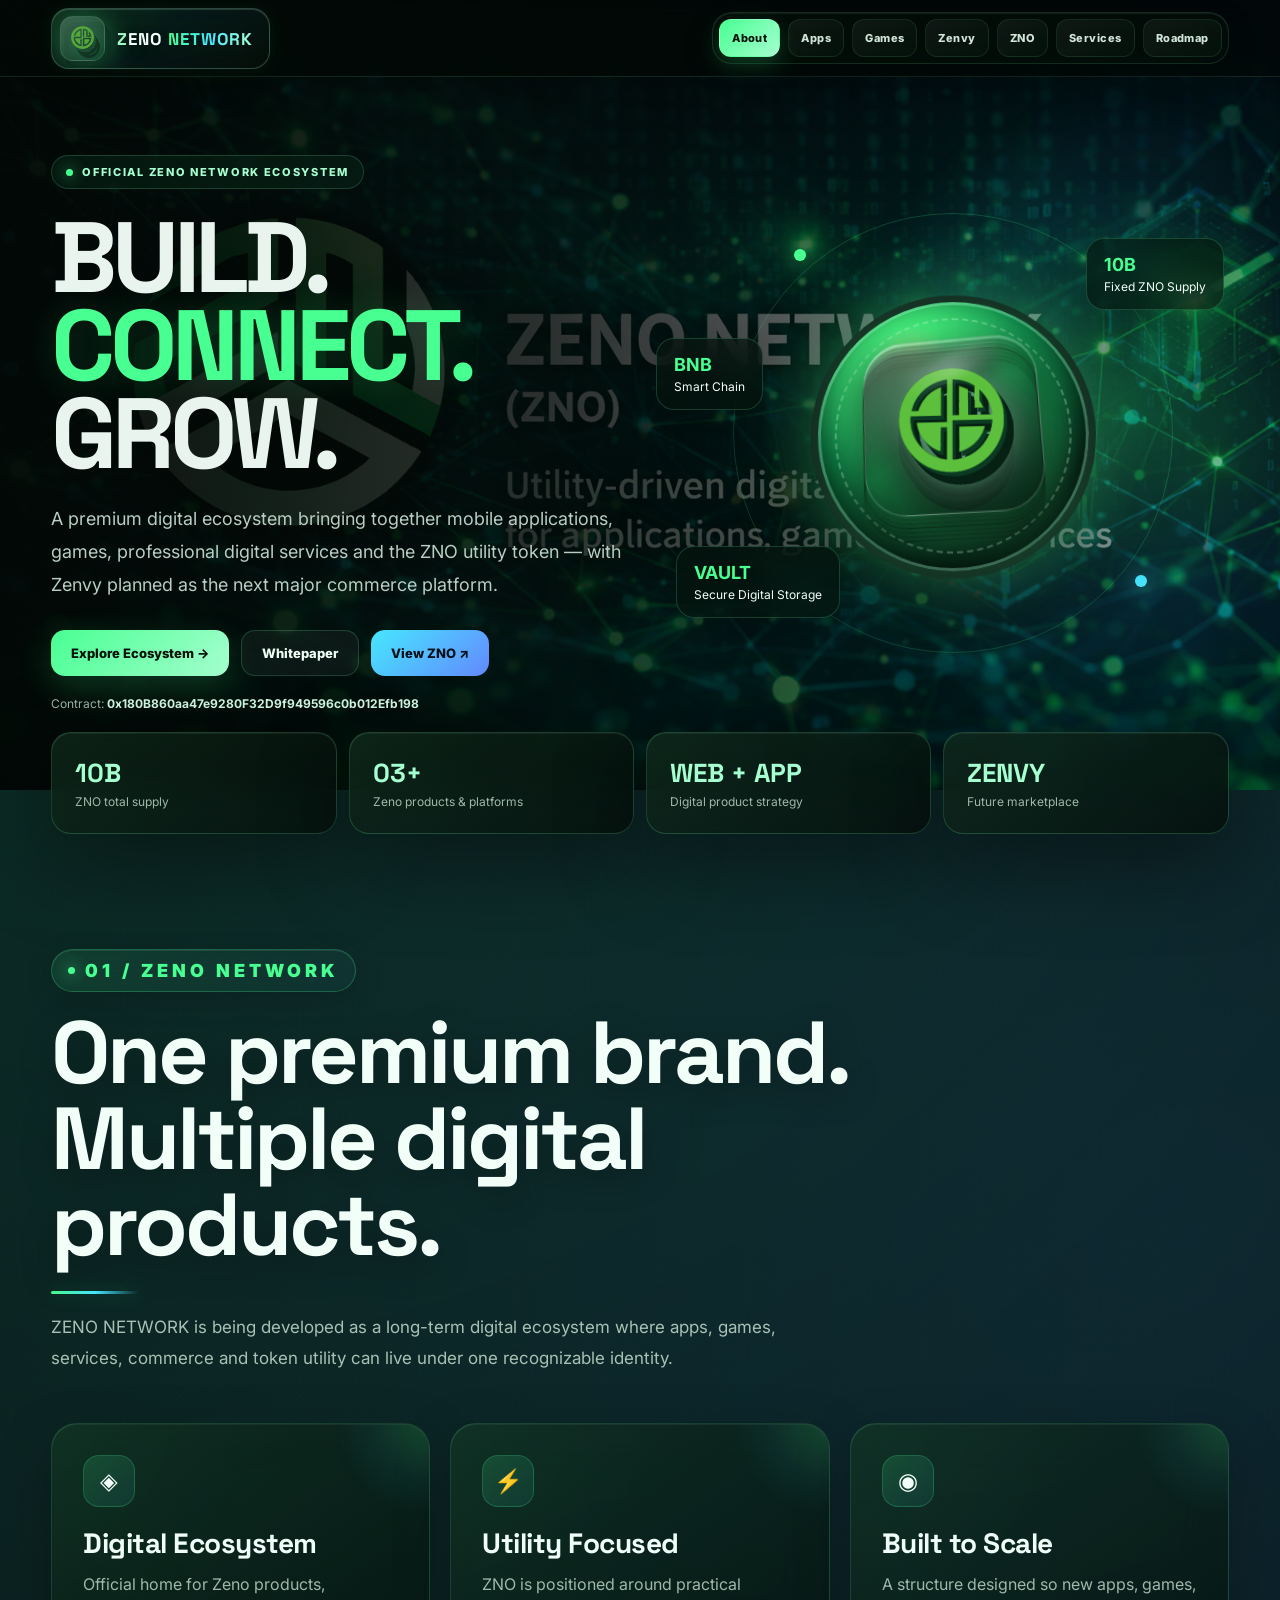
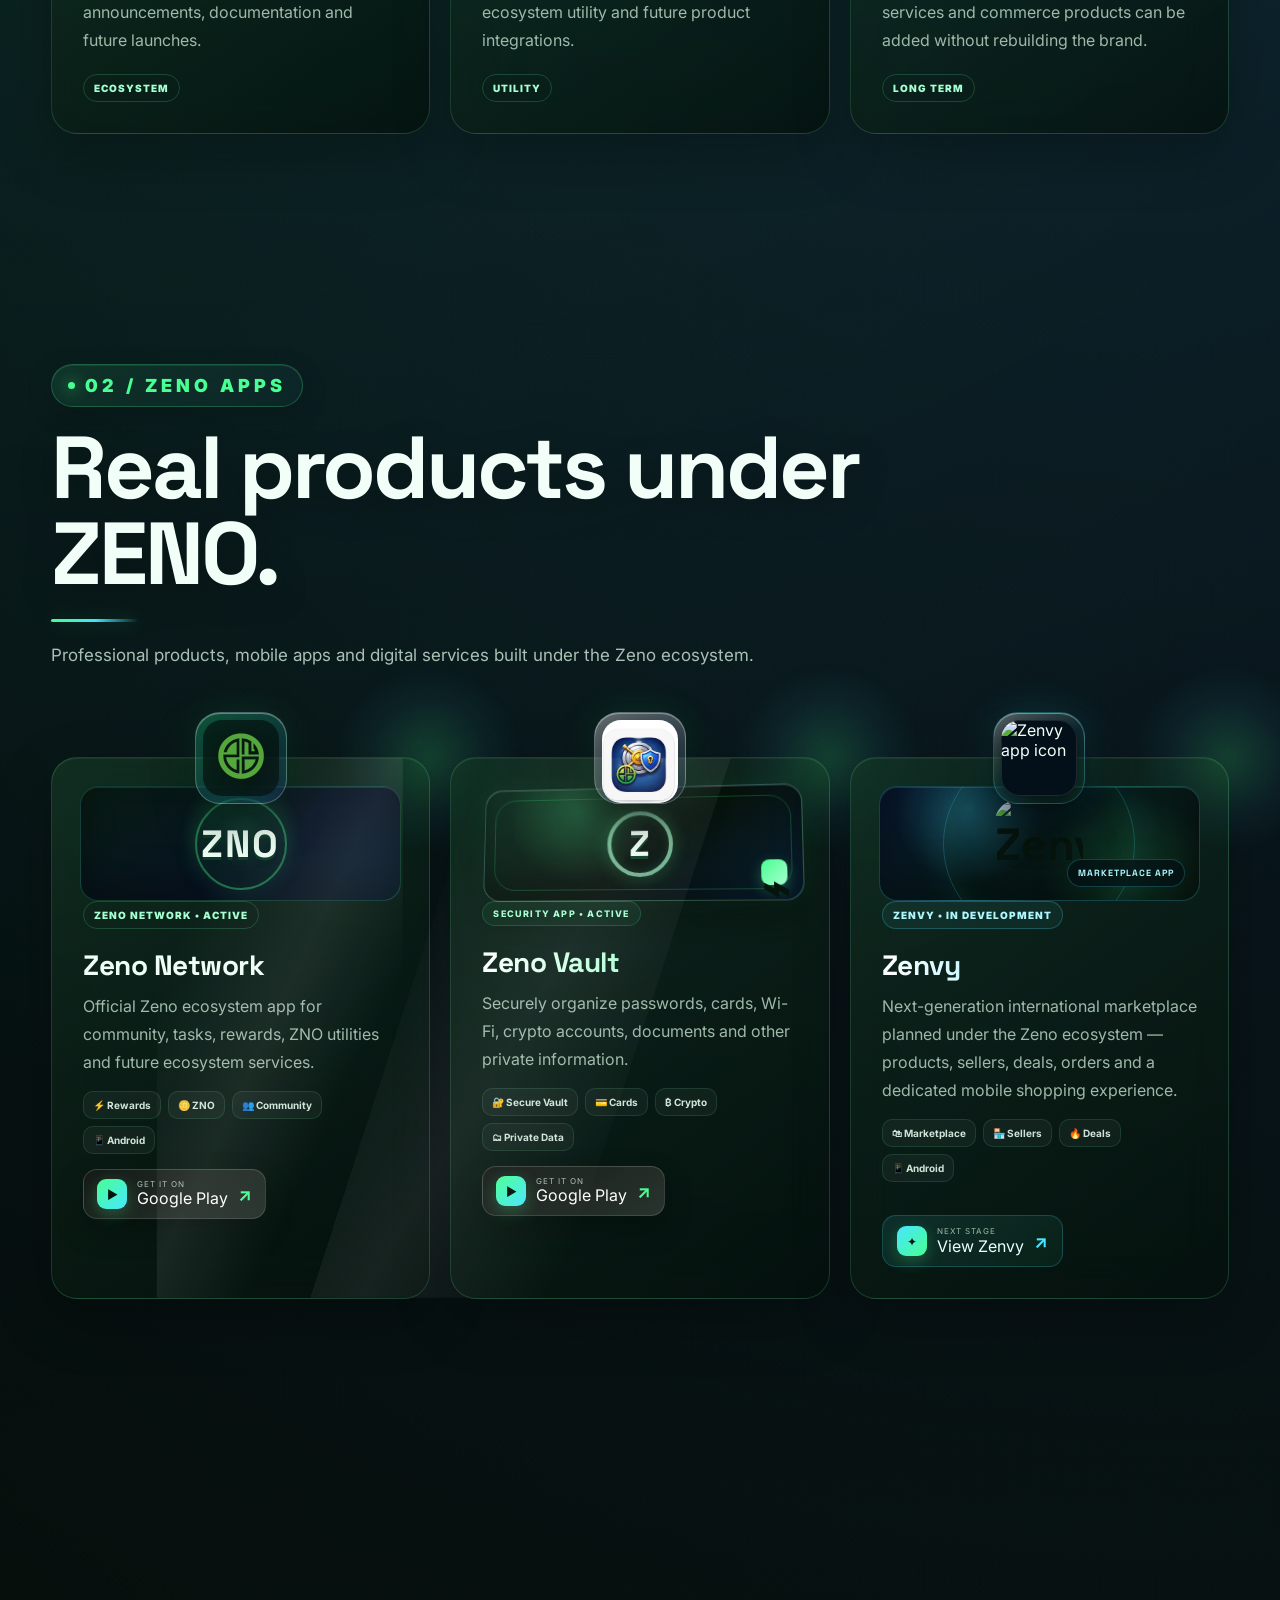
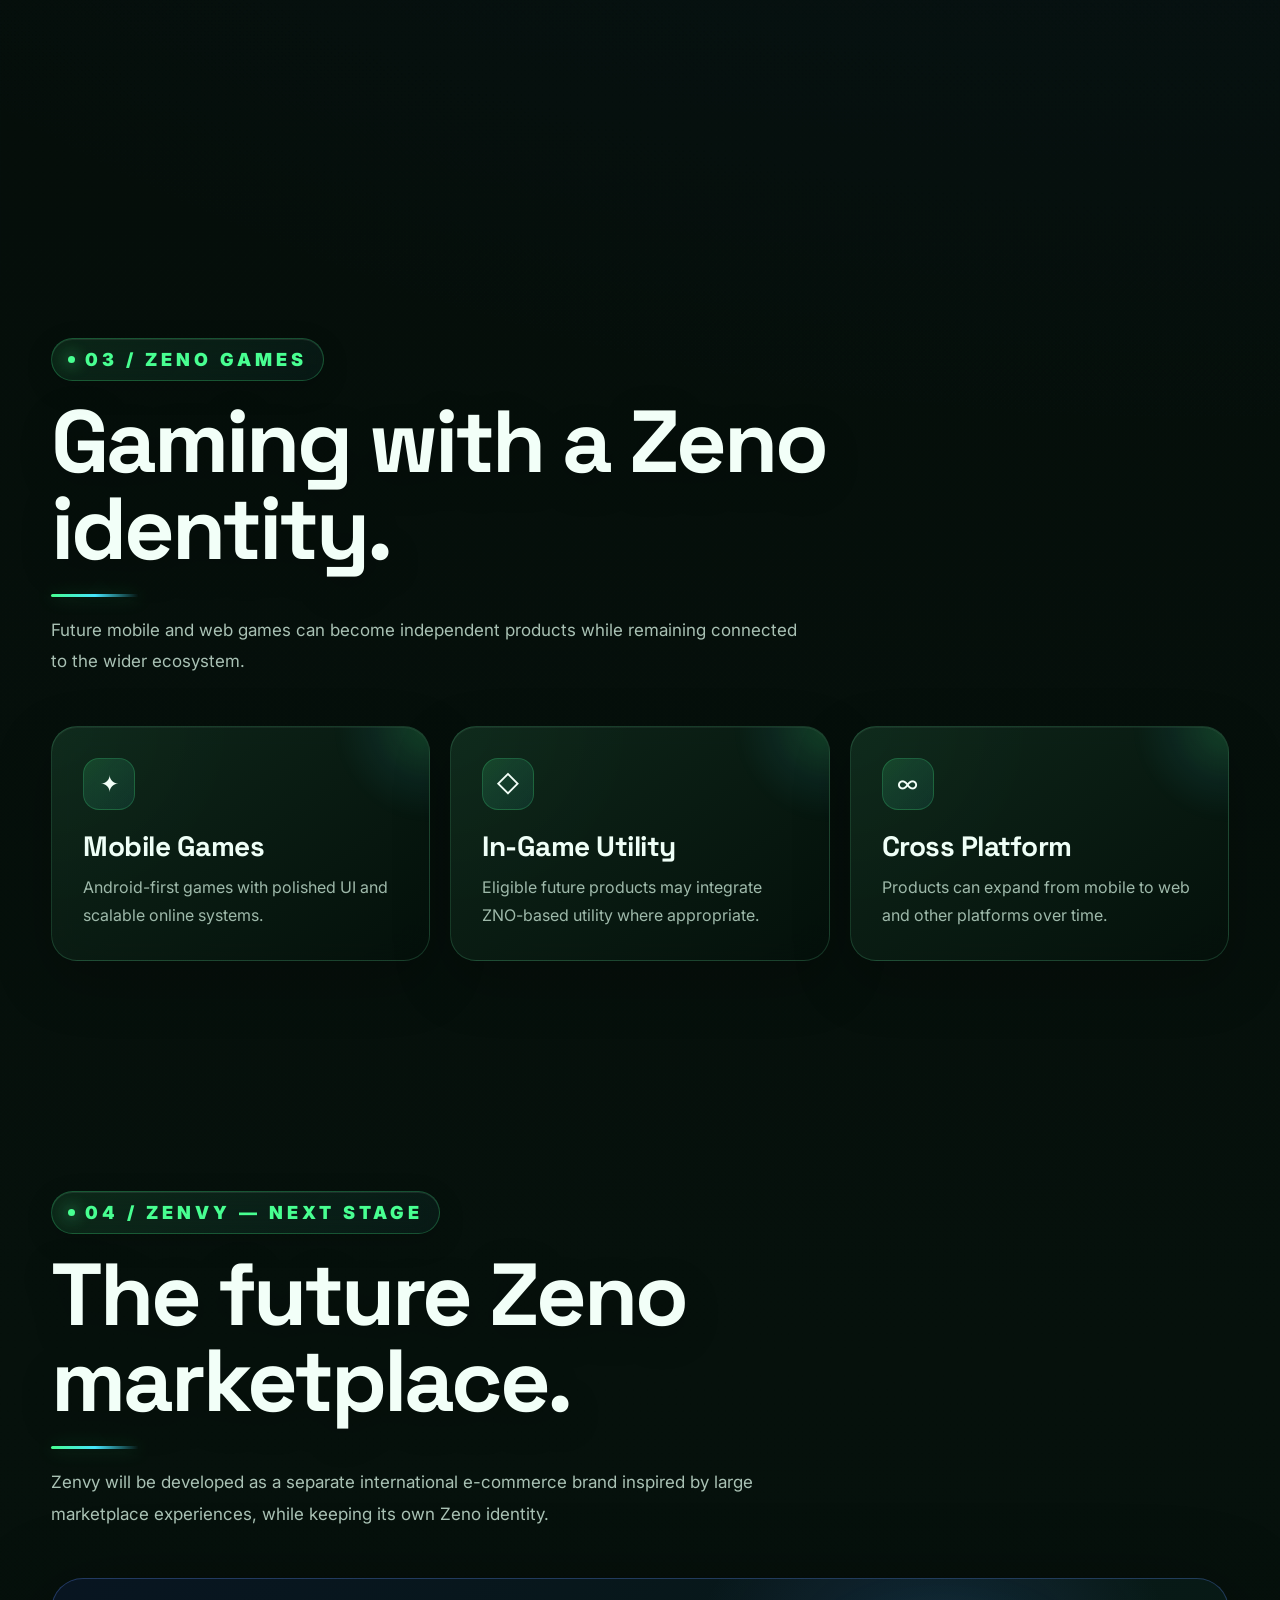
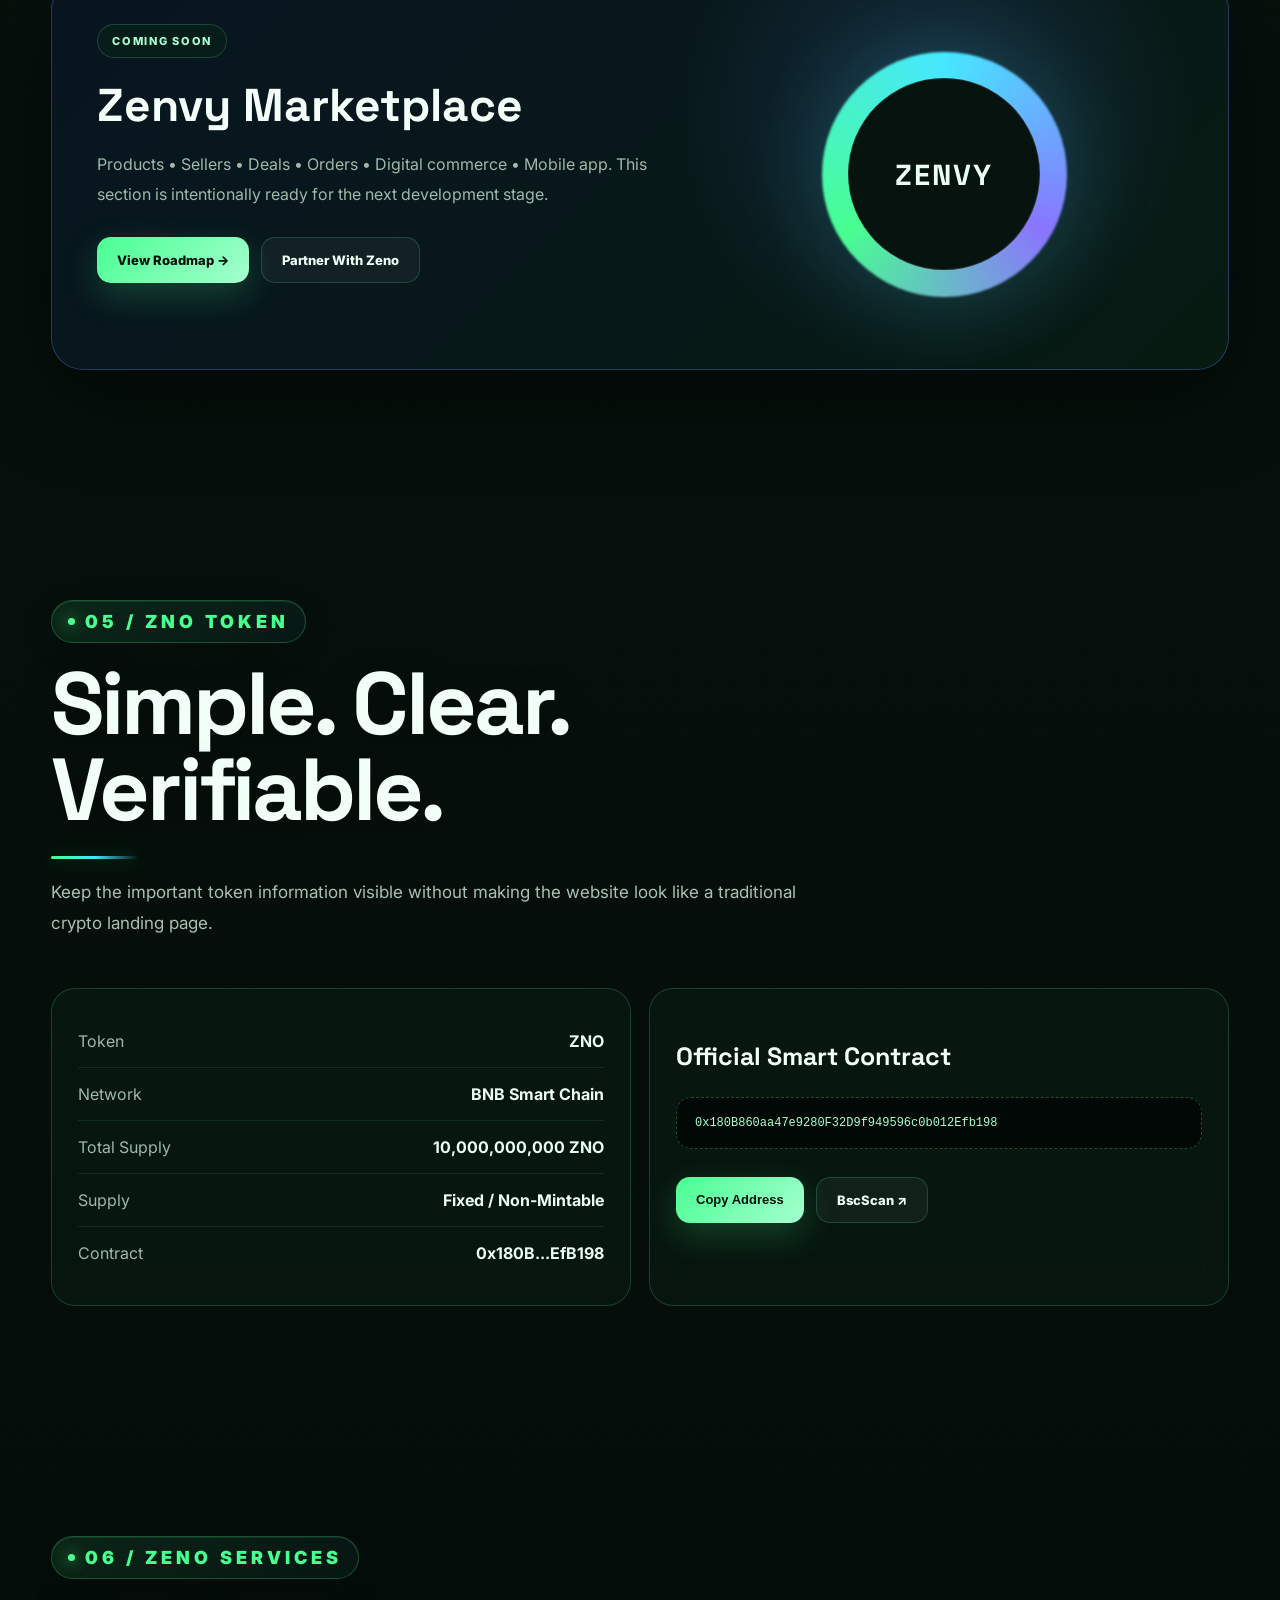
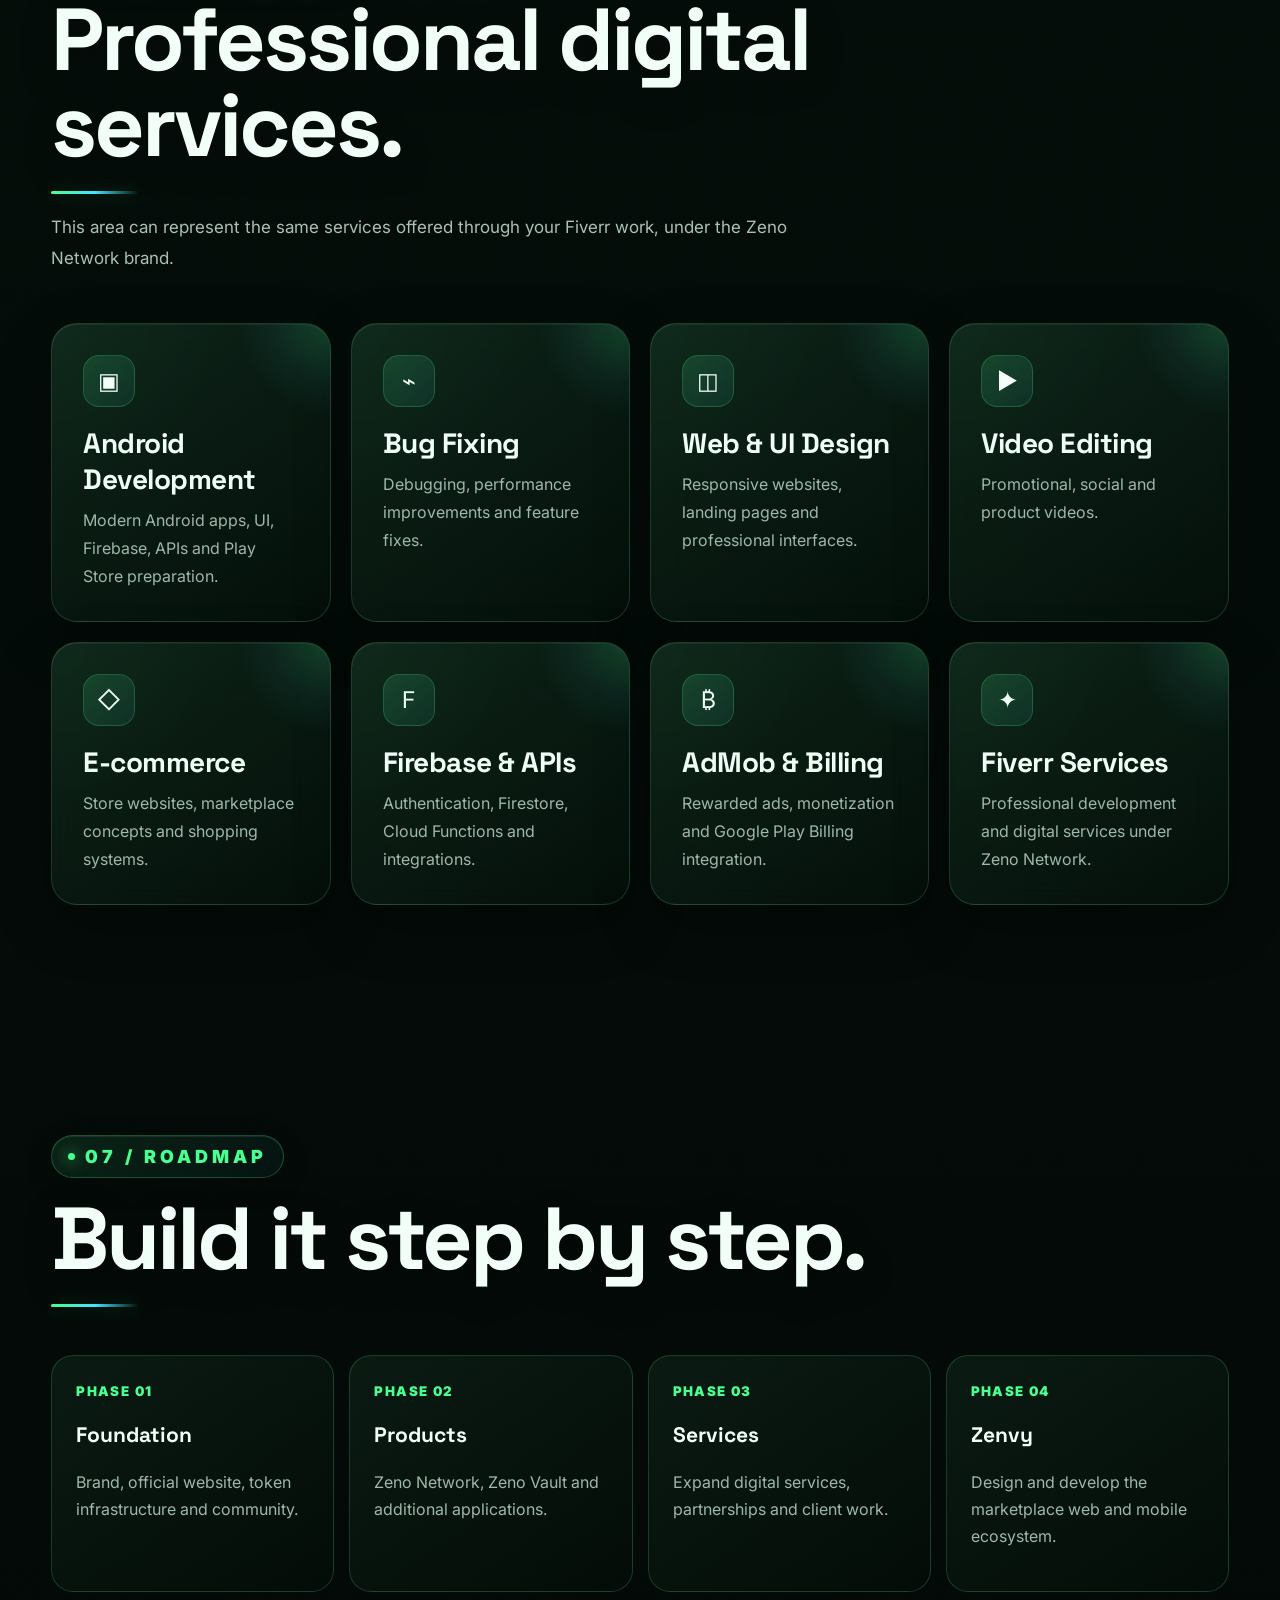
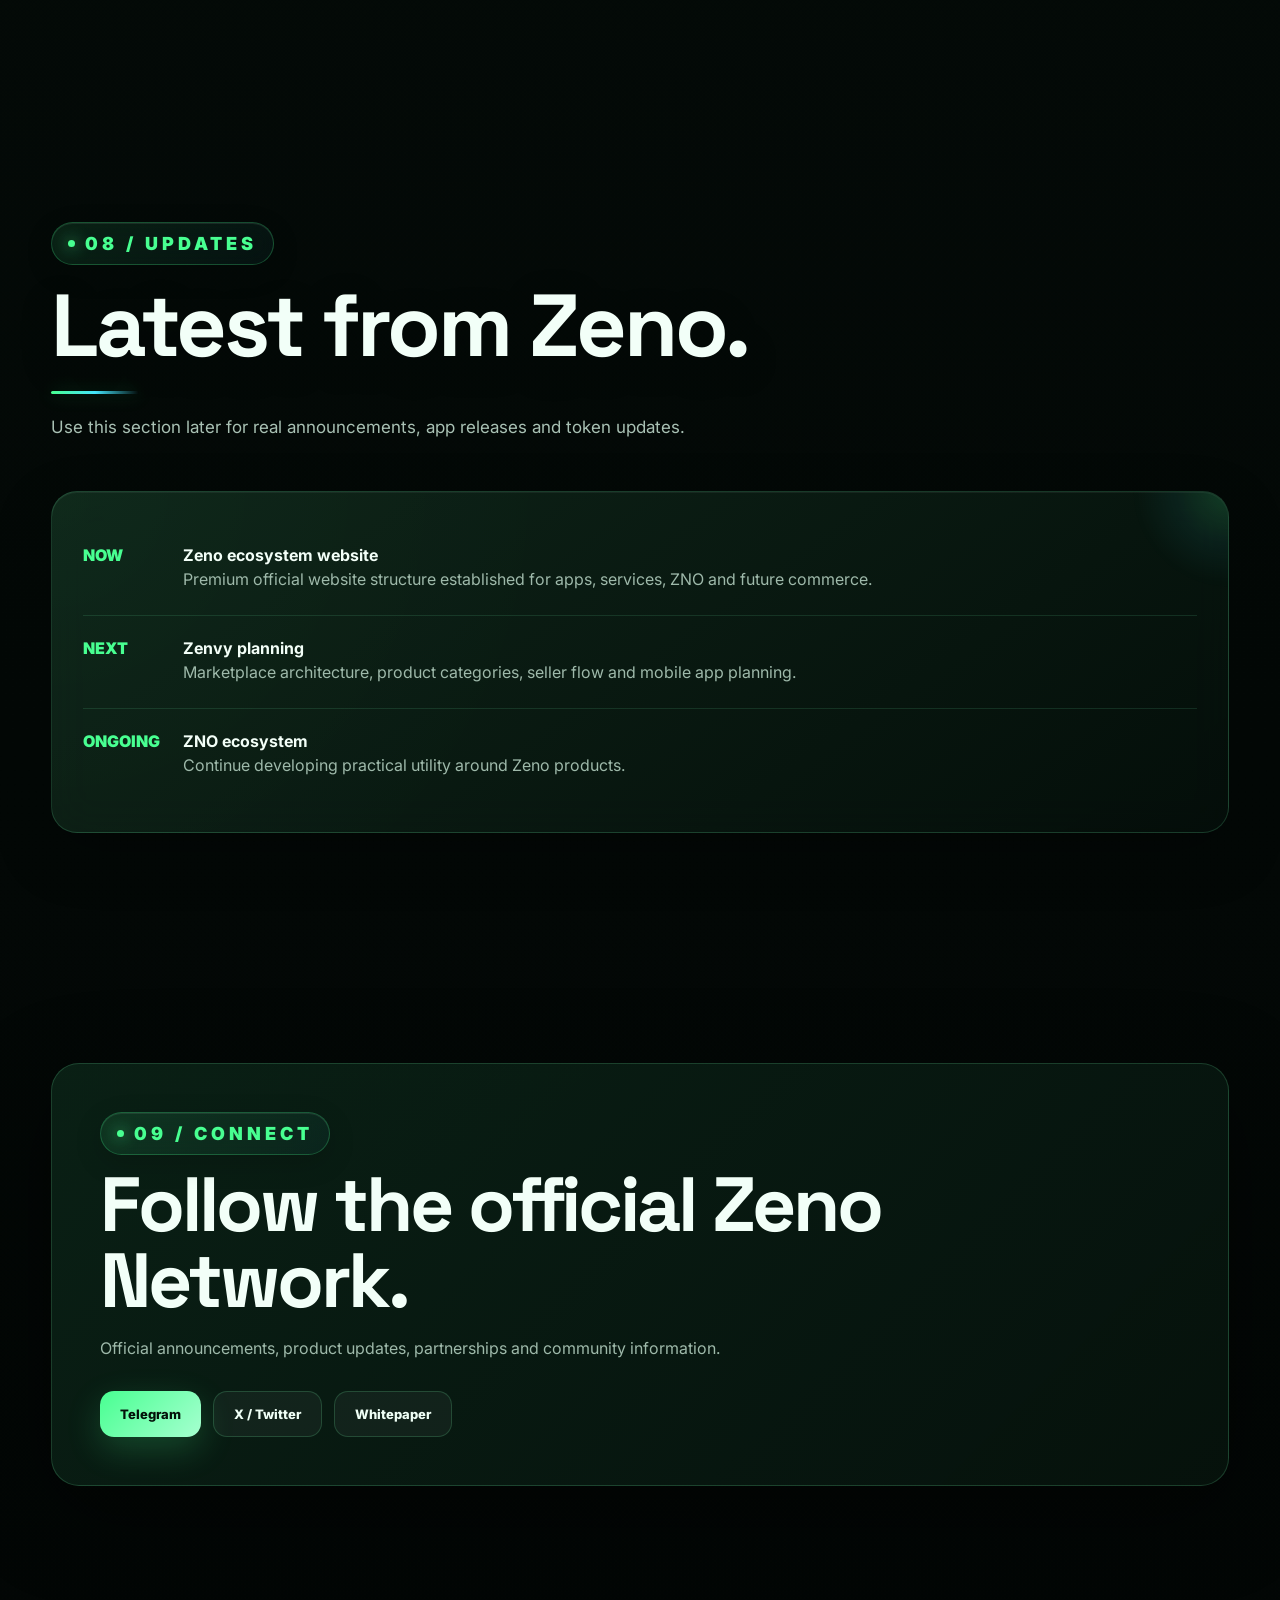
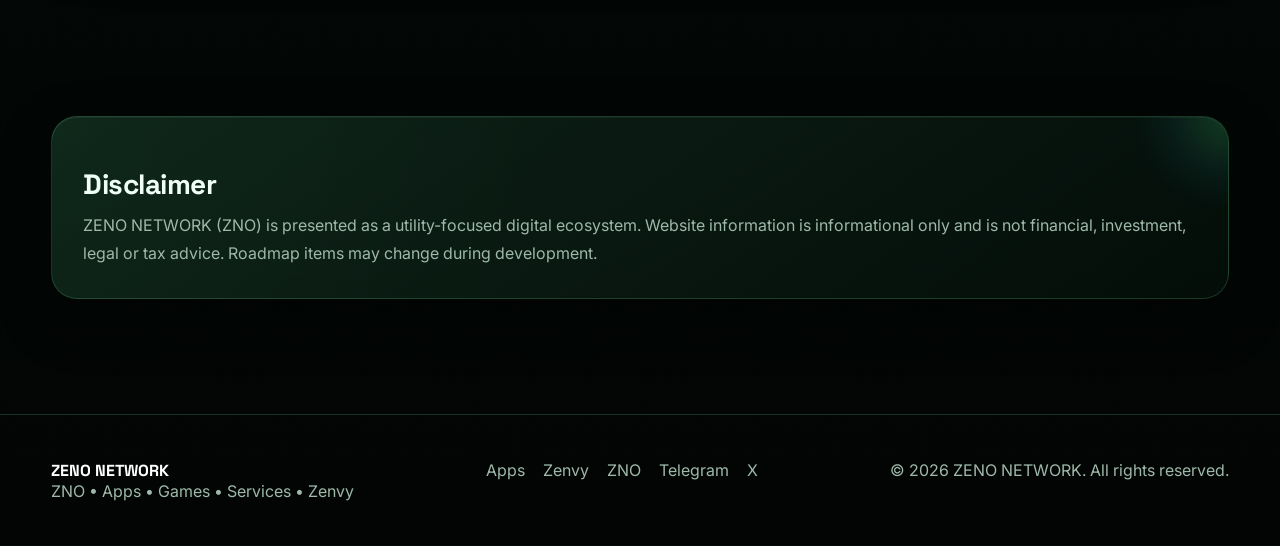
==== commit 176631aa: "Update print statement from 'Hello' to 'Goodbye'" ====
--- a/index.html
+++ b/index.html
@@ -694,6 +694,124 @@
   50%{transform:scale(1.08);opacity:1}
 }
 
+
+/* ===== ZENVY APP PRODUCT CARD ===== */
+.zenvy-product{
+  position:relative;
+  overflow:visible !important;
+  margin-top:38px;
+}
+.zenvy-product .product-icon-float{
+  background:
+    linear-gradient(145deg,rgba(255,255,255,.34),rgba(70,231,255,.10) 48%,rgba(72,255,145,.08));
+  border-color:rgba(70,231,255,.28);
+  box-shadow:
+    0 20px 42px rgba(0,0,0,.42),
+    0 0 38px rgba(70,231,255,.16),
+    inset 0 1px 0 rgba(255,255,255,.38);
+}
+.zenvy-product .product-icon-float img{
+  border-radius:19px;
+  background:#03101a;
+  box-shadow:
+    inset 0 0 0 1px rgba(255,255,255,.10),
+    0 8px 20px rgba(0,0,0,.35);
+}
+.zenvy-product:hover .product-icon-float{
+  transform:translateX(-50%) translateY(-8px) rotate(2deg) scale(1.06);
+  box-shadow:
+    0 30px 52px rgba(0,0,0,.50),
+    0 0 55px rgba(70,231,255,.24),
+    0 0 28px rgba(72,255,145,.13),
+    inset 0 1px 0 rgba(255,255,255,.48);
+}
+.zenvy-visual{
+  position:relative;
+  display:grid;
+  place-items:center;
+  overflow:hidden;
+  background:
+    radial-gradient(circle at 28% 20%,rgba(70,231,255,.25),transparent 30%),
+    radial-gradient(circle at 78% 80%,rgba(72,255,145,.16),transparent 32%),
+    linear-gradient(145deg,#07152a,#071b18 58%,#06110d);
+  border:1px solid rgba(70,231,255,.20);
+  box-shadow:
+    inset 0 1px 0 rgba(255,255,255,.12),
+    inset 0 -22px 38px rgba(0,0,0,.30);
+}
+.zenvy-visual:before{
+  content:"";
+  position:absolute;
+  width:190px;height:190px;border-radius:50%;
+  border:1px solid rgba(70,231,255,.22);
+  box-shadow:0 0 45px rgba(70,231,255,.08),inset 0 0 35px rgba(72,255,145,.07);
+  animation:zenvyPulse 4s ease-in-out infinite;
+}
+.zenvy-visual img{
+  position:relative;
+  z-index:2;
+  width:88px;height:88px;
+  object-fit:contain;
+  border-radius:22px;
+  filter:drop-shadow(0 10px 22px rgba(0,0,0,.48));
+  animation:zenvyIconFloat 4.2s ease-in-out infinite;
+}
+.zenvy-badge{
+  position:absolute;
+  right:14px;
+  bottom:13px;
+  z-index:3;
+  padding:7px 10px;
+  border-radius:999px;
+  border:1px solid rgba(70,231,255,.22);
+  background:rgba(2,12,18,.62);
+  color:#aef7ff;
+  font-size:9px;
+  font-weight:900;
+  letter-spacing:1px;
+  backdrop-filter:blur(12px);
+}
+.zenvy-product h3{
+  background:linear-gradient(90deg,#fff,#9fefff,#a6ffd0);
+  -webkit-background-clip:text;
+  background-clip:text;
+  color:transparent;
+}
+.zenvy-product .tag{
+  color:#aef7ff;
+  border-color:rgba(70,231,255,.24);
+  background:rgba(70,231,255,.06);
+}
+.zenvy-app-btn{
+  margin-top:18px;
+  display:inline-flex;
+  align-items:center;
+  gap:10px;
+  padding:10px 14px;
+  border-radius:14px;
+  text-decoration:none;
+  color:#eaffff;
+  border:1px solid rgba(70,231,255,.20);
+  background:linear-gradient(145deg,rgba(70,231,255,.10),rgba(72,255,145,.06));
+  transition:.3s cubic-bezier(.2,.8,.2,1);
+}
+.zenvy-app-btn:hover{
+  transform:translateY(-4px);
+  border-color:rgba(70,231,255,.48);
+  box-shadow:0 16px 35px rgba(0,0,0,.30),0 0 25px rgba(70,231,255,.10);
+}
+.zenvy-app-btn .play-icon{
+  background:linear-gradient(135deg,#46e7ff,#48ff91);
+}
+@keyframes zenvyPulse{
+  0%,100%{transform:scale(.92);opacity:.55}
+  50%{transform:scale(1.08);opacity:1}
+}
+@keyframes zenvyIconFloat{
+  0%,100%{transform:translateY(0) scale(1)}
+  50%{transform:translateY(-7px) scale(1.035)}
+}
+
 </style>
 </head>
 <body>
@@ -734,7 +852,7 @@
 
 <div class="stats"><div class="wrap stats-grid">
 <div class="stat"><b>10B</b><span>ZNO total supply</span></div>
-<div class="stat"><b>02+</b><span>Active ecosystem products</span></div>
+<div class="stat"><b>03+</b><span>Zeno products & platforms</span></div>
 <div class="stat"><b>WEB + APP</b><span>Digital product strategy</span></div>
 <div class="stat"><b>ZENVY</b><span>Future marketplace</span></div>
 </div></div>
@@ -800,6 +918,30 @@
   </div>
 </div>
 
+<!-- ZENVY APP -->
+<div class="glass app-card reveal zeno-product-card zenvy-product">
+  <div class="product-icon-float">
+    <img src="zenvy-app-icon.png" alt="Zenvy app icon">
+  </div>
+  <div class="app-visual zenvy-visual">
+    <img src="zenvy-app-icon.png" alt="Zenvy">
+    <span class="zenvy-badge">MARKETPLACE APP</span>
+  </div>
+  <div class="product-card-copy">
+    <div class="tag">ZENVY • IN DEVELOPMENT</div>
+    <h3>Zenvy</h3>
+    <p>Next-generation international marketplace planned under the Zeno ecosystem — products, sellers, deals, orders and a dedicated mobile shopping experience.</p>
+    <div class="vault-features">
+      <span>🛍 Marketplace</span><span>🏪 Sellers</span><span>🔥 Deals</span><span>📱 Android</span>
+    </div>
+    <a class="zenvy-app-btn" href="#zenvy">
+      <span class="play-icon">✦</span>
+      <span><small style="display:block;color:#9eb9aa;font-size:8px;letter-spacing:1px">NEXT STAGE</small>View Zenvy</span>
+      <b style="color:var(--cyan);font-size:18px;margin-left:auto">↗</b>
+    </a>
+  </div>
+</div>
+
 <!-- FUTURE PRODUCTS -->
 <div class="glass app-card reveal zeno-product-card">
   <div class="product-icon-float future-product-icon">+</div>
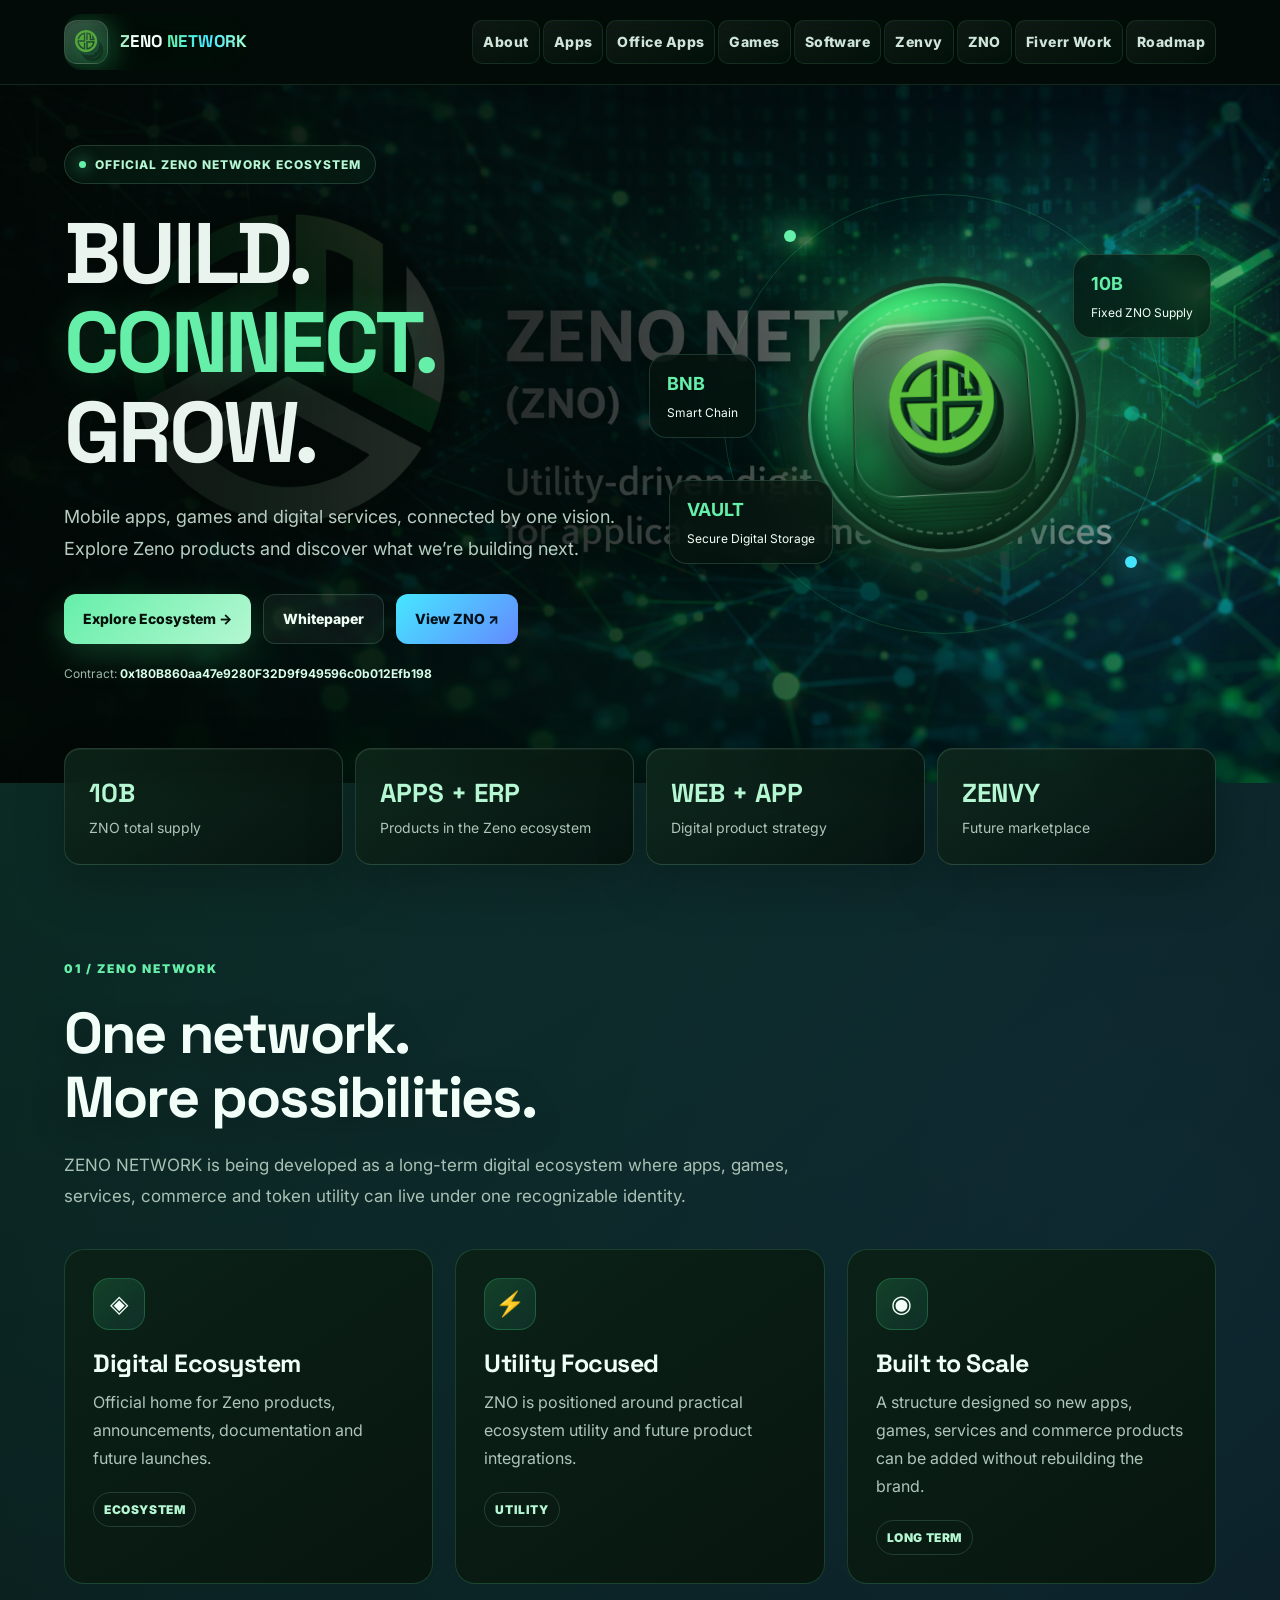
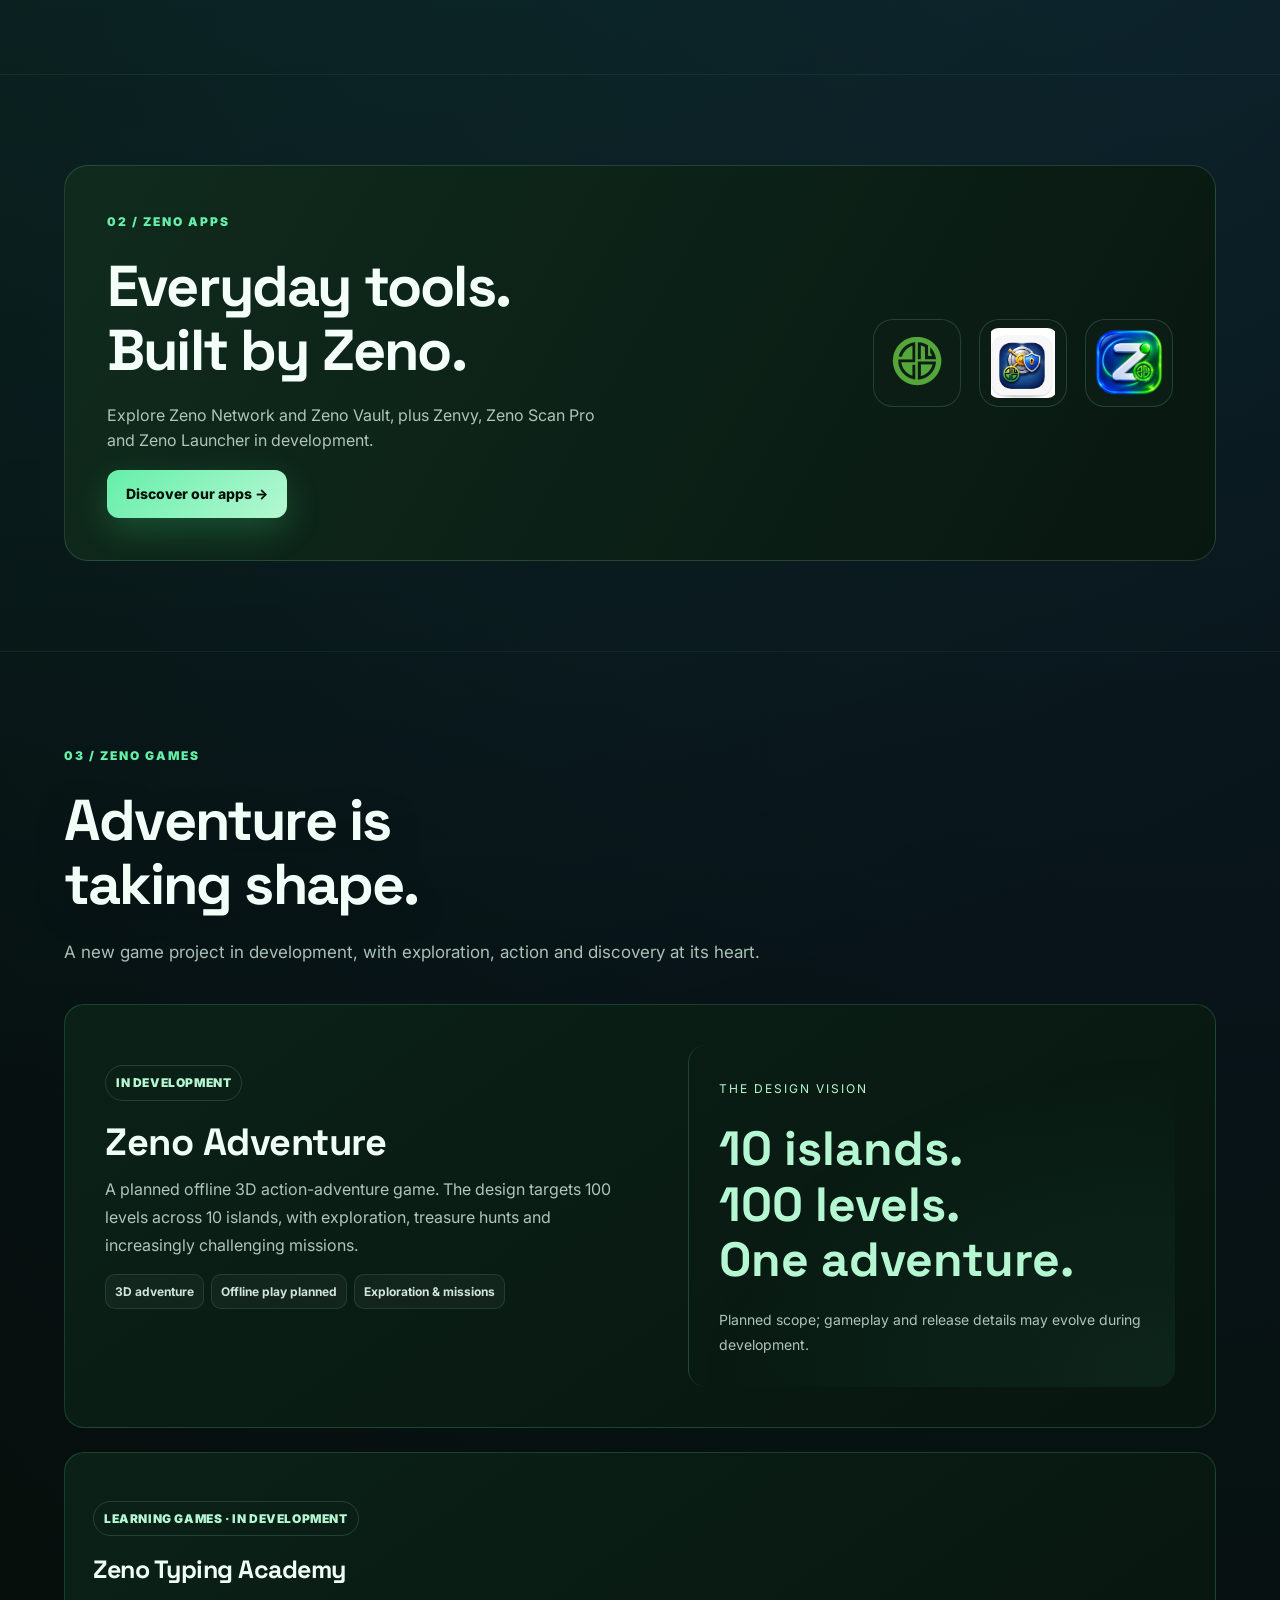
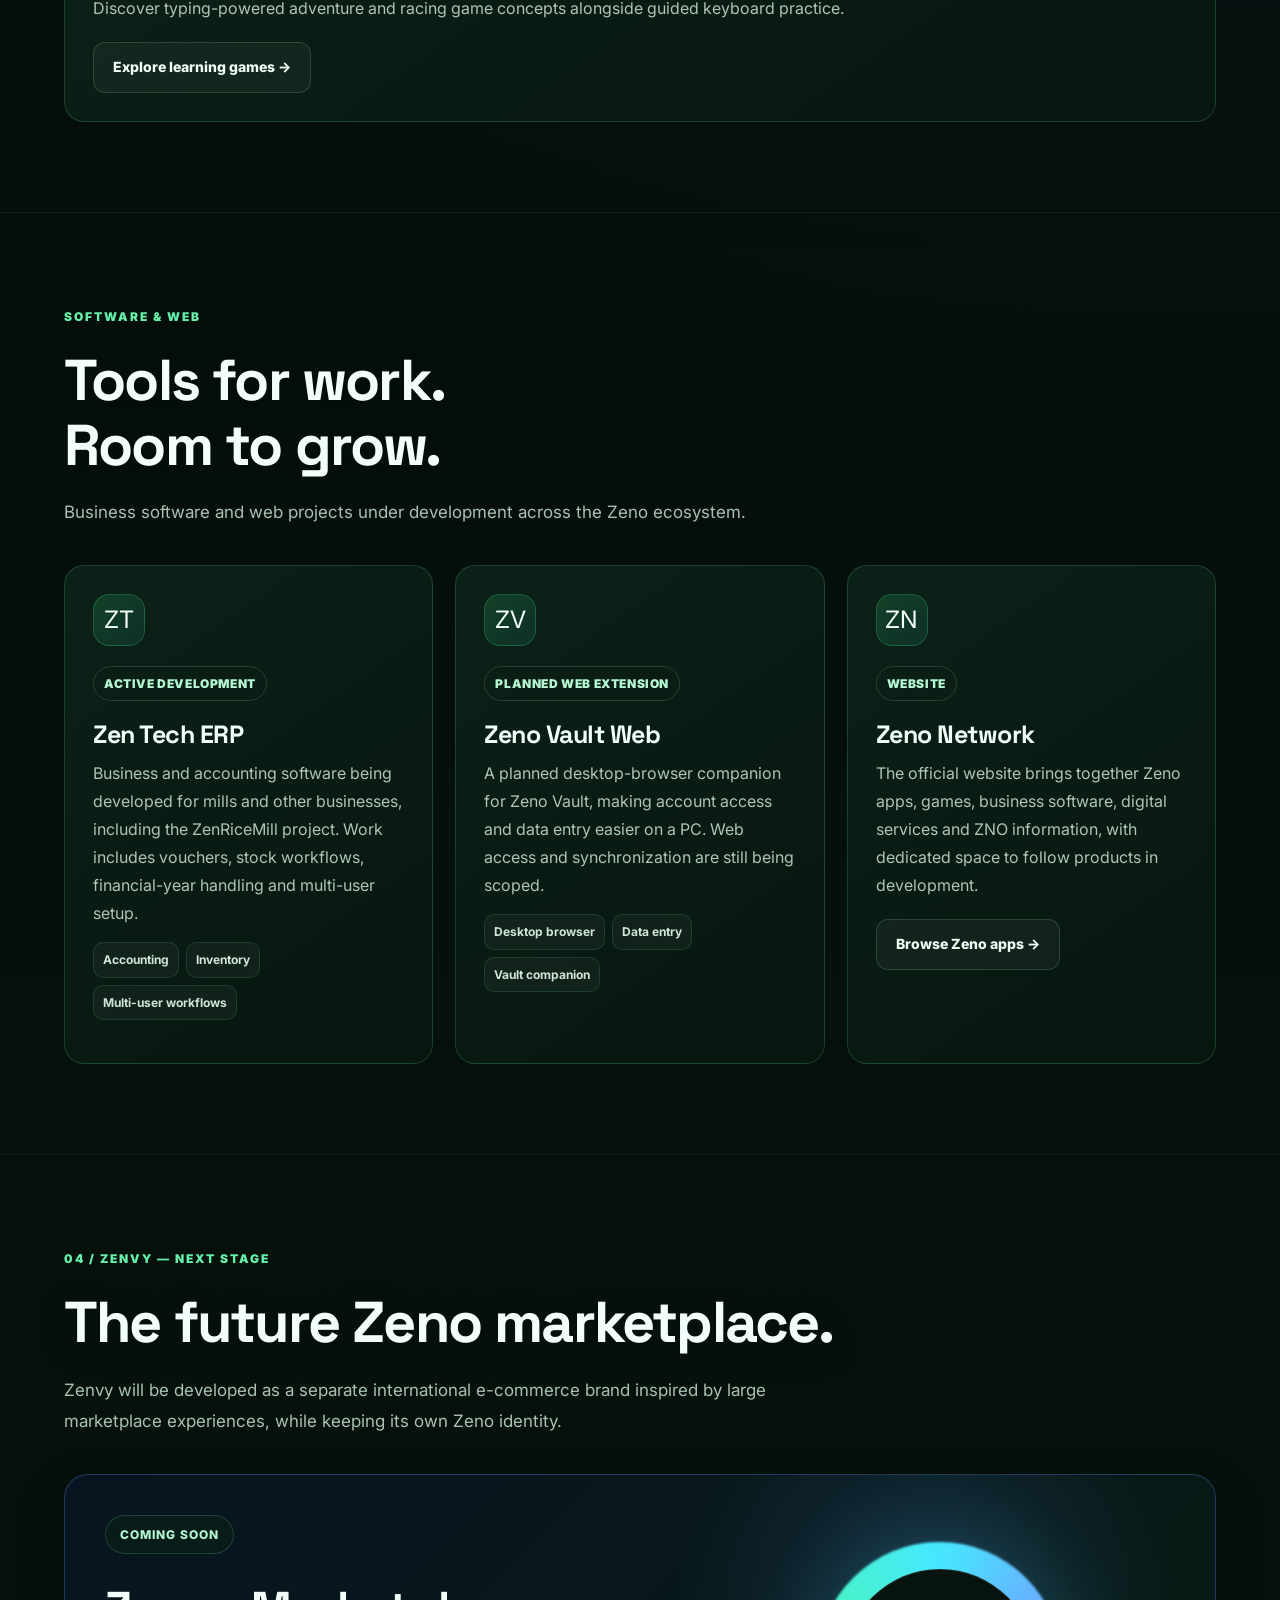
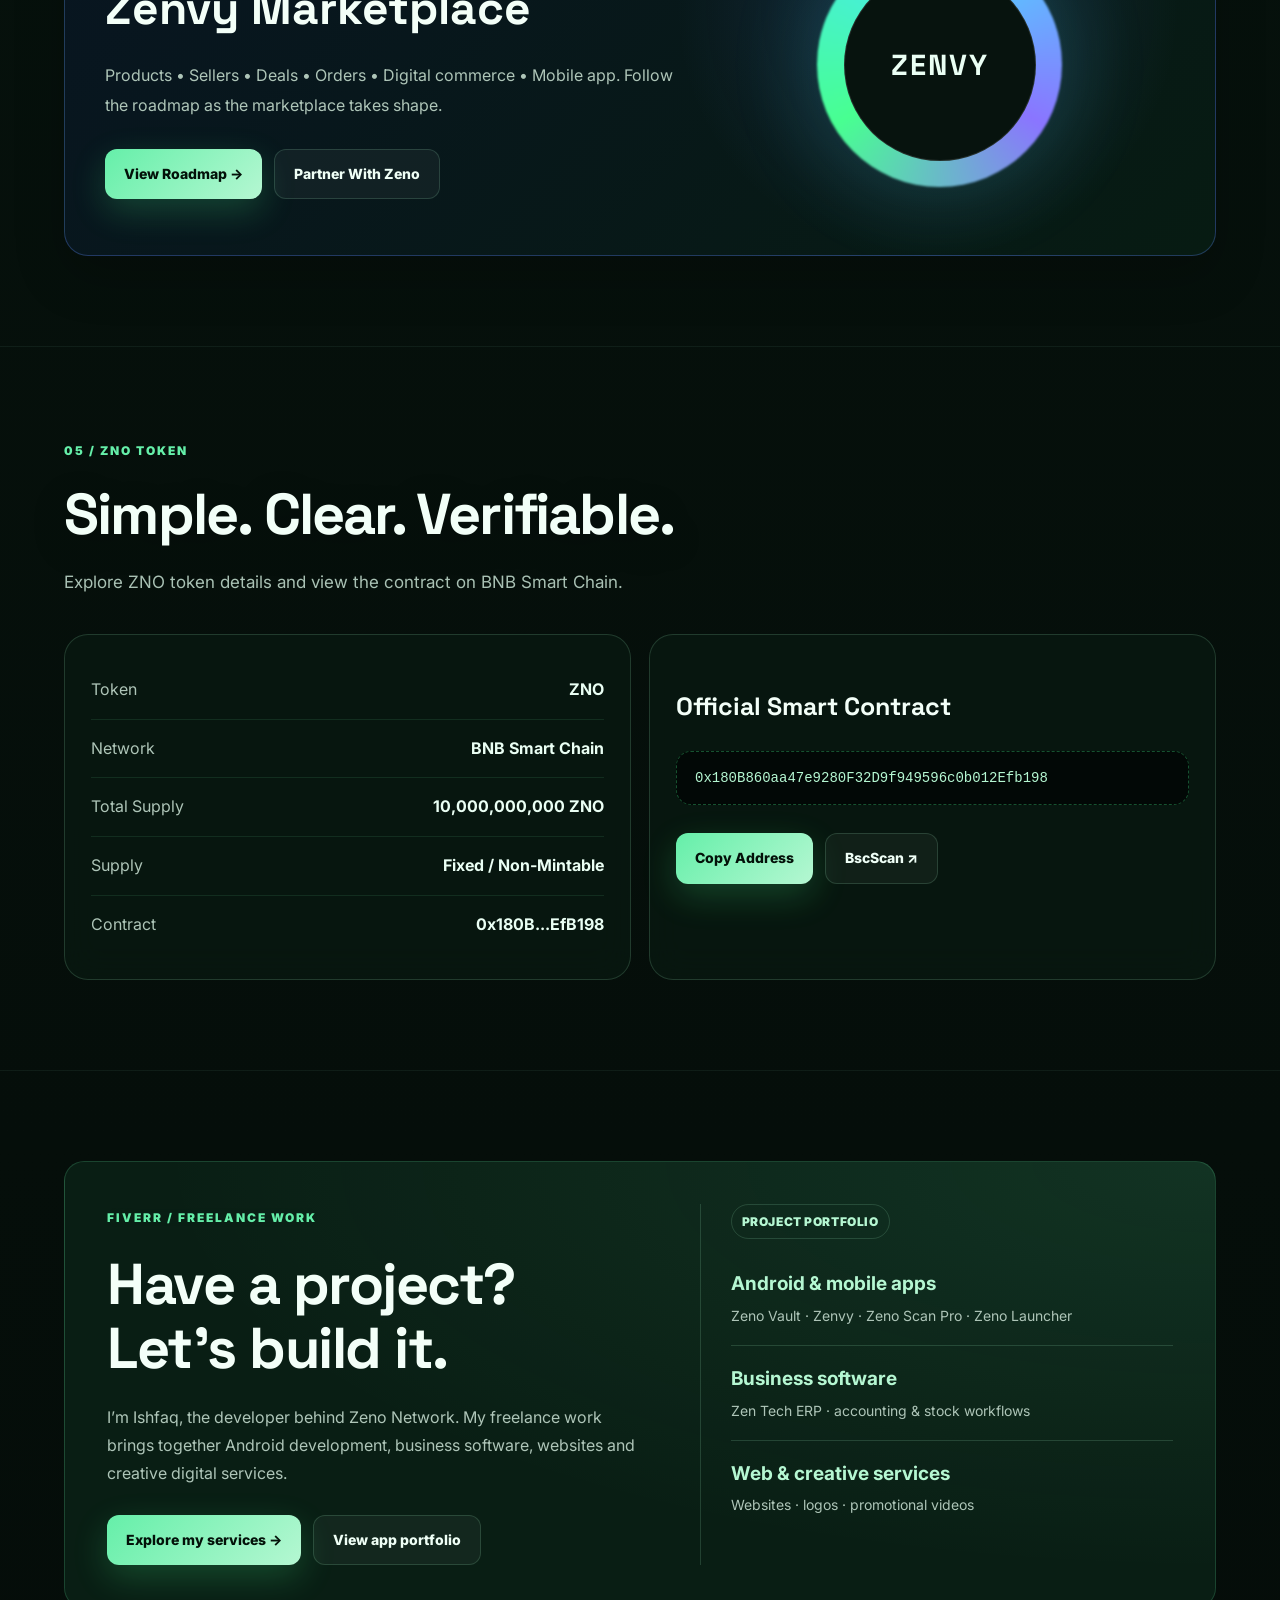
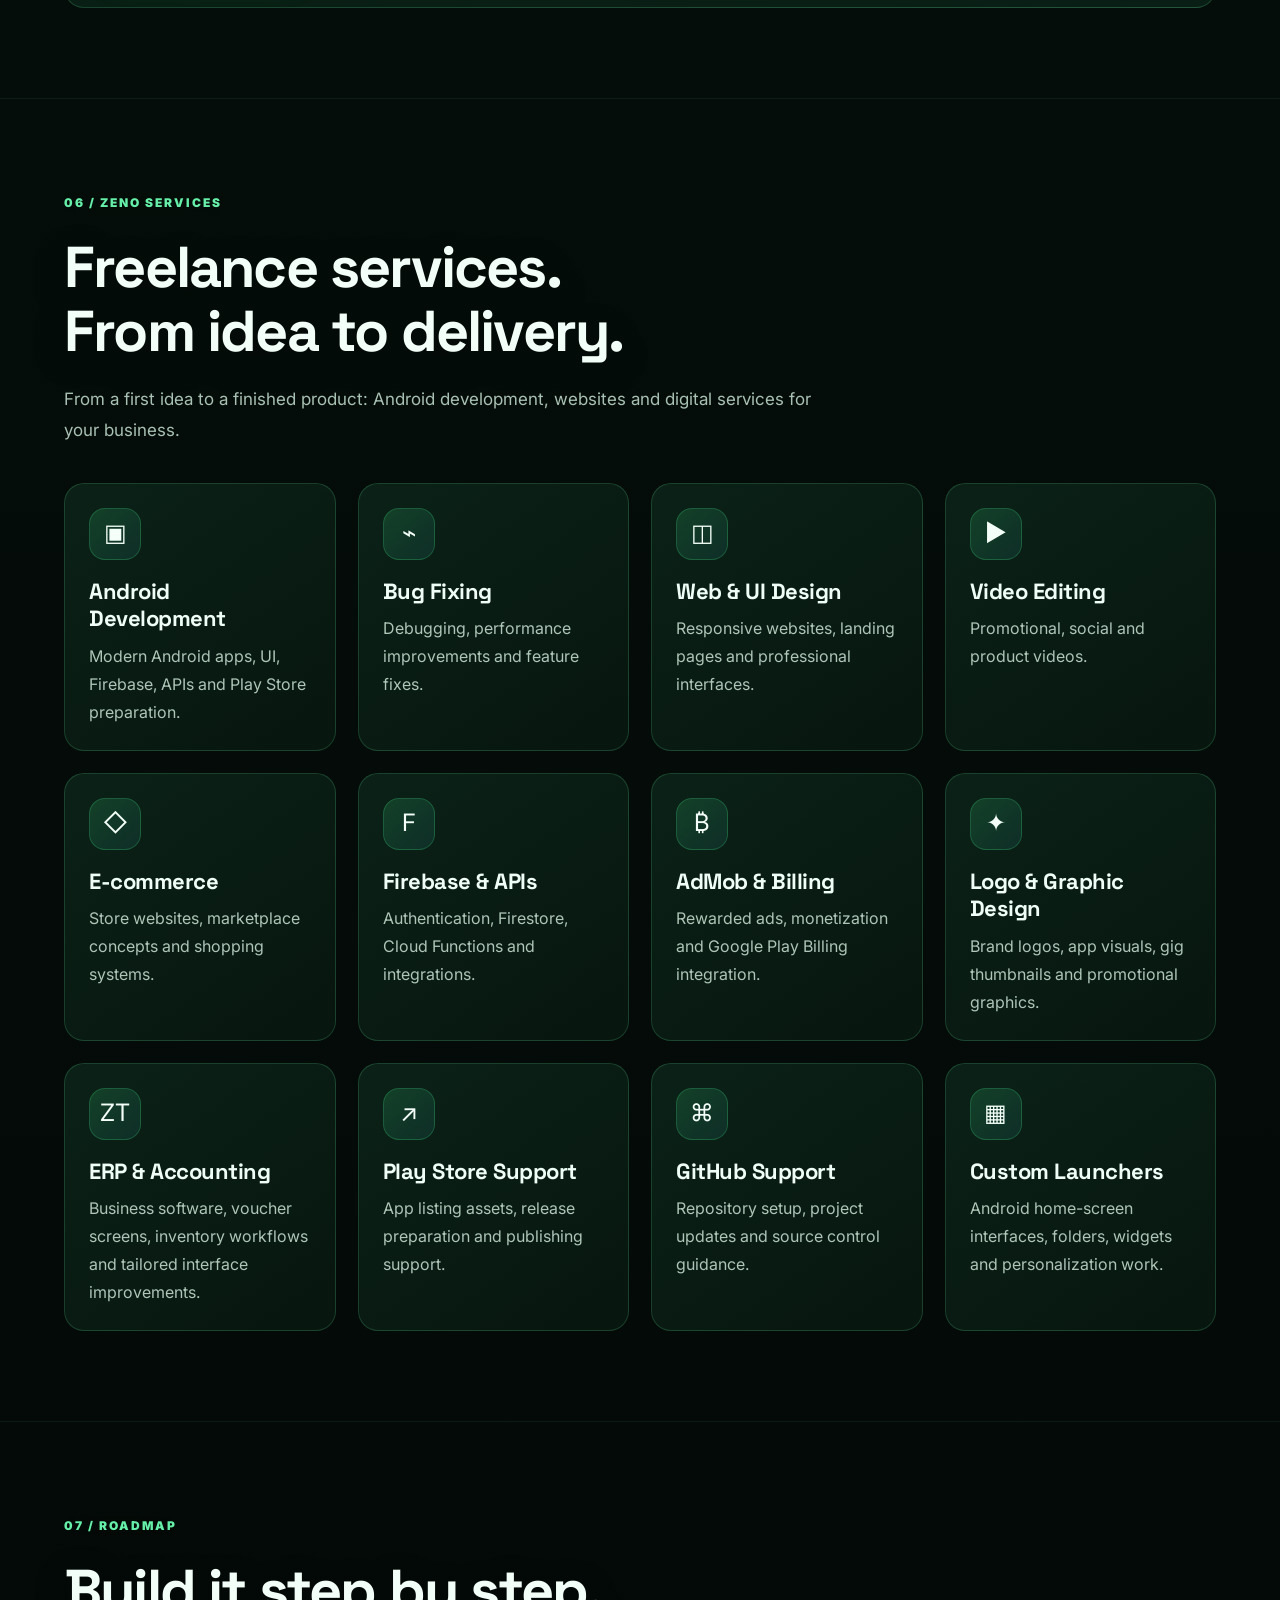
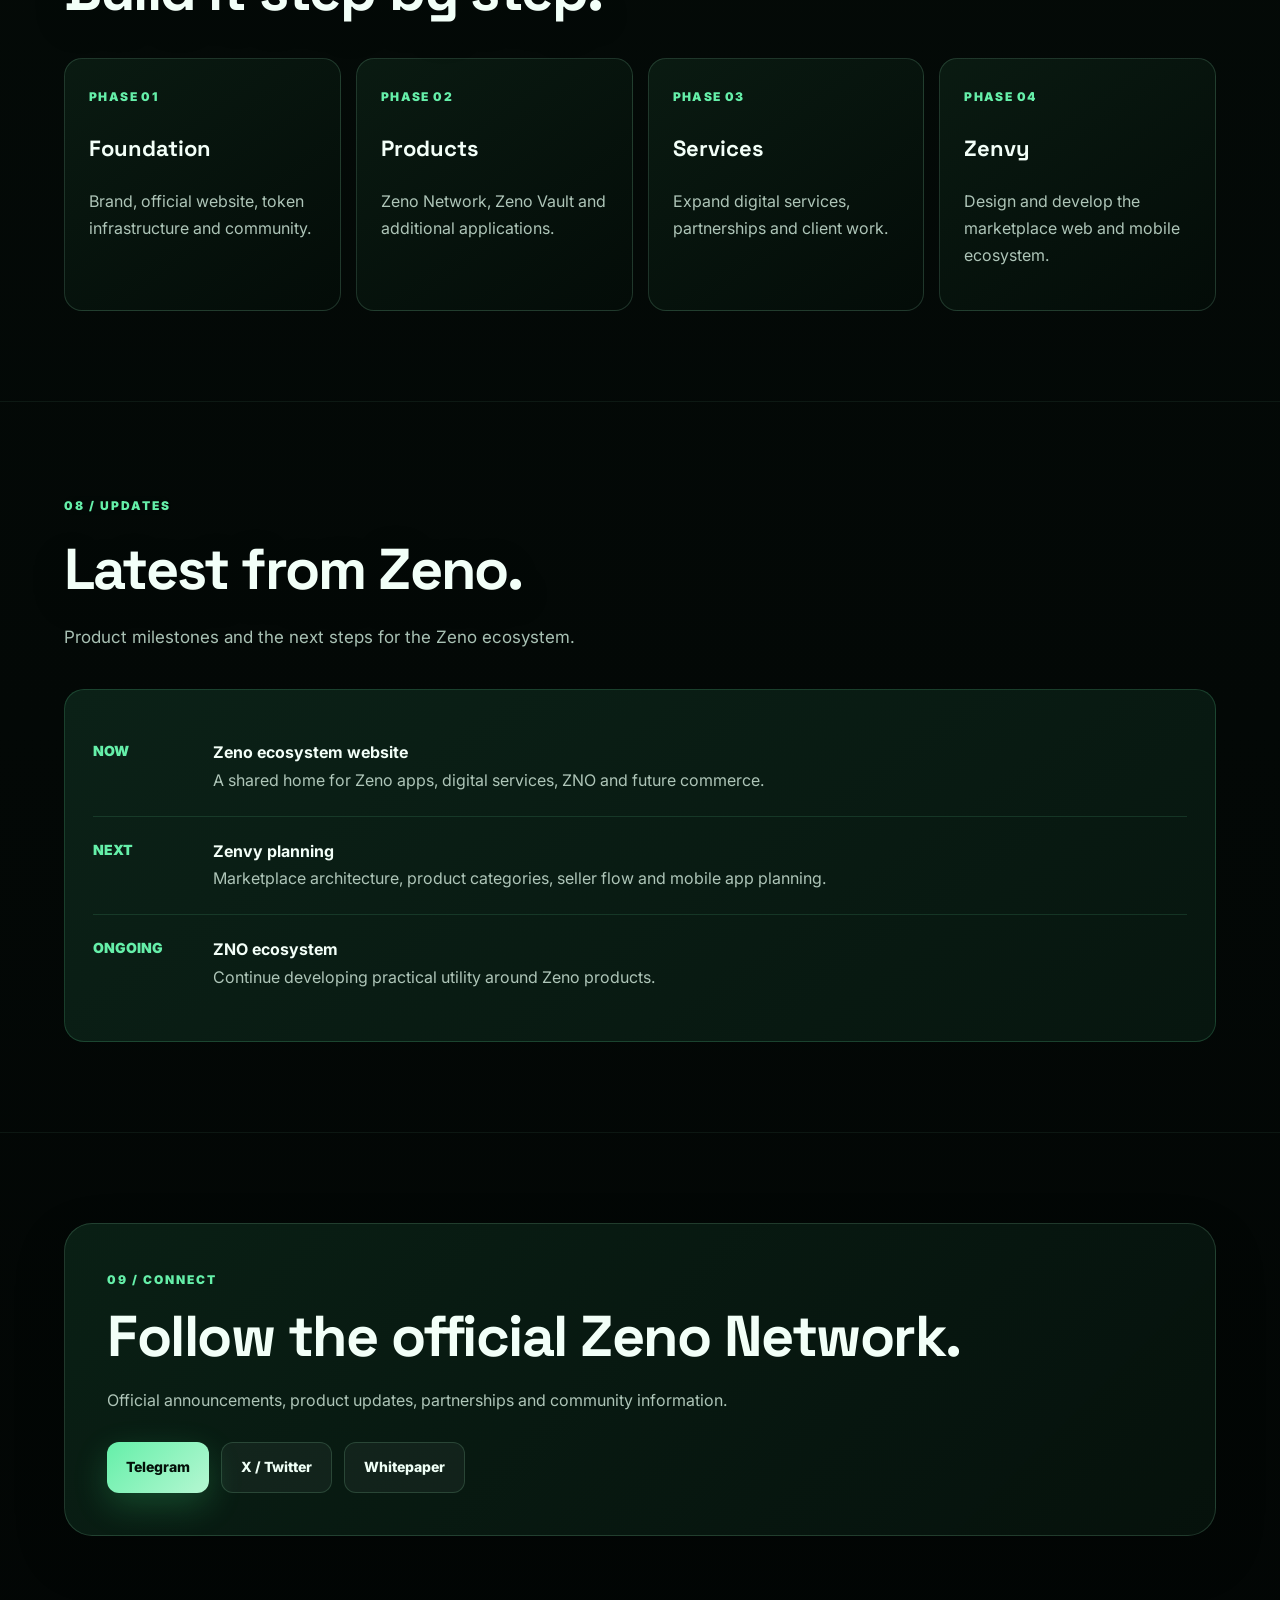
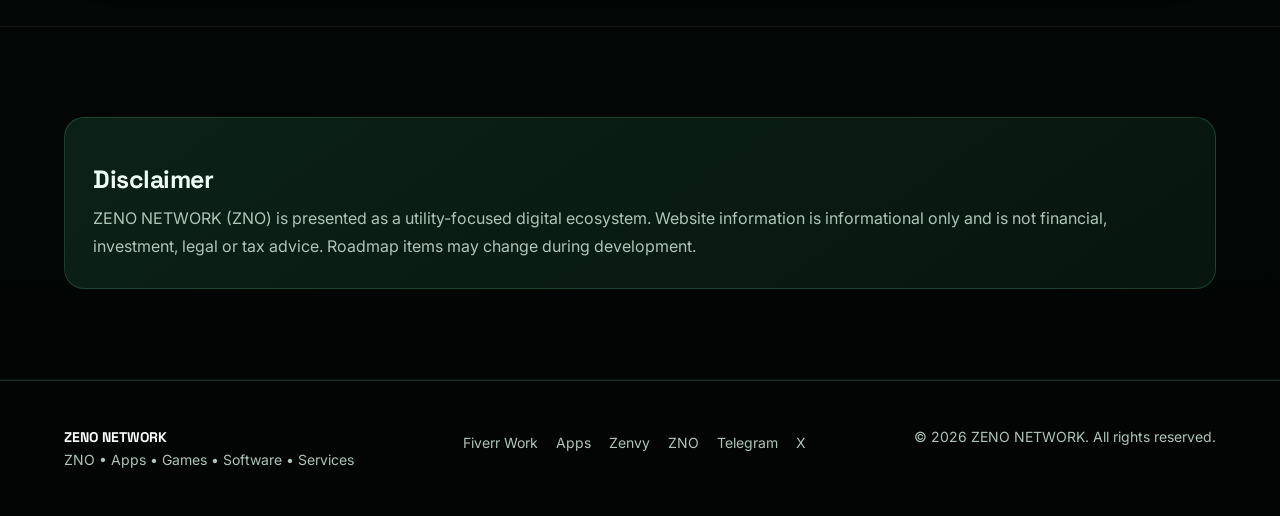
==== commit b7bbfca3: "Polish animated website, add apps and office categories, Fiverr portfolio and games; preserve Typing" ====
--- a/index.html
+++ b/index.html
@@ -1,1068 +1,158 @@
-<!doctype html>
-<html lang="en">
-<head>
-<meta charset="utf-8">
-<meta name="viewport" content="width=device-width,initial-scale=1">
-<title>ZENO NETWORK | Official Digital Ecosystem</title>
-<meta name="description" content="ZENO NETWORK — apps, games, digital services, ZNO utility and the future Zenvy marketplace.">
-<meta property="og:title" content="ZENO NETWORK | Official">
-<meta property="og:description" content="Apps, games, digital services, ZNO and Zenvy.">
-<meta property="og:image" content="banner.jpeg">
-<meta name="theme-color" content="#06100d">
-
-<link rel="preconnect" href="https://fonts.googleapis.com">
-<link rel="preconnect" href="https://fonts.gstatic.com" crossorigin>
-<link href="https://fonts.googleapis.com/css2?family=Inter:wght@400;500;600;700;800&family=Space+Grotesk:wght@400;500;600;700&display=swap" rel="stylesheet">
-
-<style>
-:root{
-  --bg:#030806; --bg2:#06120d; --panel:rgba(10,28,20,.62);
-  --panel2:rgba(7,19,14,.82); --line:rgba(116,255,178,.18);
-  --green:#48ff91; --mint:#a6ffd0; --cyan:#46e7ff; --blue:#5d8dff;
-  --white:#f3fff8; --muted:#9eb9aa; --gold:#d7ff6a;
-  --shadow:0 25px 90px rgba(0,0,0,.48);
-}
-*{box-sizing:border-box}
-html{scroll-behavior:smooth}
-body{
- margin:0;color:var(--white);background:
- radial-gradient(circle at 8% 2%,rgba(46,255,139,.14),transparent 25%),
- radial-gradient(circle at 92% 12%,rgba(63,131,255,.15),transparent 27%),
- linear-gradient(180deg,#020604,#06110c 45%,#020504);
- font-family:Inter,Arial,sans-serif;overflow-x:hidden;
-}
-body:before{content:"";position:fixed;inset:0;pointer-events:none;opacity:.24;
- background-image:linear-gradient(rgba(255,255,255,.025) 1px,transparent 1px),linear-gradient(90deg,rgba(255,255,255,.025) 1px,transparent 1px);
- background-size:70px 70px;mask-image:linear-gradient(to bottom,#000,transparent 75%);z-index:-1}
-a{color:inherit}
-.wrap{width:min(1240px,92%);margin:auto}
-.nav{
- position:fixed;top:0;left:0;right:0;z-index:100;
- background:rgba(2,8,6,.64);border-bottom:1px solid rgba(130,255,185,.12);
- backdrop-filter:blur(22px) saturate(150%);
-}
-.navin{height:76px;display:flex;align-items:center;justify-content:space-between;gap:25px}
-.logo{display:flex;align-items:center;gap:12px;text-decoration:none;font-family:"Space Grotesk";font-weight:700;letter-spacing:.8px}
-.logo img{width:44px;height:44px;filter:drop-shadow(0 0 15px rgba(72,255,145,.4))}
-.logo em{font-style:normal;color:var(--green)}
-.links{display:flex;align-items:center;gap:22px}
-.links a{text-decoration:none;color:#c8ddd2;font-size:13px;font-weight:700;transition:.25s}
-.links a:hover{color:var(--green);transform:translateY(-1px)}
-.menu{display:none;background:rgba(255,255,255,.05);color:#fff;border:1px solid var(--line);border-radius:12px;padding:9px 12px;font-size:20px}
-
-.hero{
- min-height:790px;padding-top:76px;position:relative;display:flex;align-items:center;overflow:hidden;
- background:
- linear-gradient(90deg,rgba(2,7,5,.97) 0%,rgba(2,7,5,.82) 43%,rgba(2,7,5,.25) 100%),
- url("banner.jpeg") center/cover no-repeat;
-}
-.hero:after{
- content:"";position:absolute;width:650px;height:650px;right:-180px;top:80px;border-radius:50%;
- background:radial-gradient(circle,rgba(70,255,145,.2),rgba(67,130,255,.08) 42%,transparent 68%);
- filter:blur(10px);animation:pulse 5s ease-in-out infinite;
-}
-.hero-grid{display:grid;grid-template-columns:1.02fr .98fr;gap:50px;align-items:center;position:relative;z-index:2}
-.kicker{display:inline-flex;align-items:center;gap:9px;padding:9px 14px;border:1px solid var(--line);border-radius:999px;background:rgba(10,35,24,.58);color:var(--mint);font-size:11px;font-weight:800;letter-spacing:1.7px;backdrop-filter:blur(12px)}
-.dot{width:7px;height:7px;background:var(--green);border-radius:50%;box-shadow:0 0 15px var(--green);animation:blink 1.6s infinite}
-.hero h1{font-family:"Space Grotesk";font-size:clamp(55px,7.8vw,105px);line-height:.88;letter-spacing:-5px;margin:25px 0 24px}
-.hero h1 .green{color:var(--green);text-shadow:0 0 35px rgba(72,255,145,.18)}
-.hero h1 .silver{color:#eaf4ef}
-.hero-copy{max-width:680px;color:#b8cec2;font-size:18px;line-height:1.85}
-.hero-buttons{display:flex;flex-wrap:wrap;gap:12px;margin-top:28px}
-.btn{
- display:inline-flex;align-items:center;justify-content:center;gap:9px;text-decoration:none;
- padding:14px 20px;border-radius:14px;font-weight:800;font-size:13px;border:1px solid var(--line);
- transition:.28s;cursor:pointer;background:rgba(255,255,255,.045);color:#effff6;
-}
-.btn:hover{transform:translateY(-4px);box-shadow:0 15px 35px rgba(0,0,0,.28);border-color:rgba(72,255,145,.45)}
-.btn.primary{color:#031109;border:0;background:linear-gradient(135deg,var(--green),var(--mint));box-shadow:0 12px 35px rgba(72,255,145,.2)}
-.btn.blue{background:linear-gradient(135deg,#46e7ff,#648aff);color:#041019;border:0}
-.contract-mini{margin-top:20px;color:#9eb9aa;font-size:12px;word-break:break-all}
-.contract-mini b{color:#d7ffea}
-
-.hero-art{min-height:500px;position:relative;display:grid;place-items:center}
-.glow{position:absolute;width:430px;height:430px;border-radius:50%;background:radial-gradient(circle,rgba(72,255,145,.2),transparent 65%);filter:blur(5px);animation:pulse 5s infinite}
-.orbit{position:absolute;width:440px;height:440px;border:1px solid rgba(72,255,145,.18);border-radius:50%;animation:spin 22s linear infinite}
-.orbit:before,.orbit:after{content:"";position:absolute;width:12px;height:12px;border-radius:50%;background:var(--green);box-shadow:0 0 25px var(--green)}
-.orbit:before{top:35px;left:60px}.orbit:after{bottom:65px;right:25px;background:var(--cyan);box-shadow:0 0 25px var(--cyan)}
-.coin{
- width:285px;height:285px;border-radius:50%;position:relative;display:grid;place-items:center;
- background:radial-gradient(circle at 35% 25%,#d8ff9d 0,#42e777 16%,#0b7e45 45%,#031b11 72%);
- border:7px solid #142f22;box-shadow:inset 0 0 0 3px rgba(166,255,208,.35),inset 0 -25px 45px rgba(0,0,0,.5),0 0 75px rgba(72,255,145,.3),0 35px 90px rgba(0,0,0,.55);
- transform:perspective(700px) rotateX(7deg);animation:float 4.8s ease-in-out infinite;
-}
-.coin:before{content:"";position:absolute;inset:17px;border-radius:50%;border:2px dashed rgba(219,255,229,.32)}
-.coin-z{font-family:"Space Grotesk";font-size:150px;font-weight:700;color:#06140d;text-shadow:3px 5px 0 rgba(166,255,208,.25);transform:translateY(-5px)}
-
-.coin-logo-3d{
-  width:190px;height:190px;display:grid;place-items:center;position:relative;
-  transform:translateY(-8px) perspective(700px) rotateX(8deg) rotateY(-7deg);
-  animation:logoFloat 4.8s ease-in-out infinite;
-  filter:
-    drop-shadow(0 4px 0 #07170e)
-    drop-shadow(0 8px 0 #06120b)
-    drop-shadow(0 12px 0 rgba(0,0,0,.75))
-    drop-shadow(0 0 22px rgba(72,255,145,.55));
-}
-.coin-logo-3d:before{
-  content:"";position:absolute;inset:8px;border-radius:42px;
-  background:linear-gradient(145deg,rgba(255,255,255,.30),rgba(72,255,145,.08) 45%,rgba(0,0,0,.18));
-  border:1px solid rgba(224,255,238,.26);
-  box-shadow:inset 0 2px 0 rgba(255,255,255,.18),0 0 35px rgba(72,255,145,.18);
-  transform:translateZ(-10px) rotate(-3deg);
-  pointer-events:none;
-}
-.coin-logo-3d img{
-  width:150px;height:150px;object-fit:contain;position:relative;z-index:2;
-  transform:translateZ(20px);
-  filter:
-    brightness(1.12) contrast(1.08)
-    drop-shadow(3px 4px 0 #0b3a23)
-    drop-shadow(6px 8px 0 #062013)
-    drop-shadow(0 0 18px rgba(166,255,208,.58));
-}
-.coin-logo-3d:after{
-  content:"";position:absolute;width:105px;height:24px;left:43px;top:25px;
-  background:linear-gradient(90deg,transparent,rgba(255,255,255,.46),transparent);
-  transform:rotate(-25deg);filter:blur(5px);opacity:.55;z-index:3;
-  animation:shine 3.2s ease-in-out infinite;
-  pointer-events:none;
-}
-@keyframes logoFloat{
-  0%,100%{transform:translateY(-8px) perspective(700px) rotateX(8deg) rotateY(-7deg)}
-  50%{transform:translateY(-20px) perspective(700px) rotateX(11deg) rotateY(5deg)}
-}
-@keyframes shine{
-  0%,35%{transform:translateX(-45px) rotate(-25deg);opacity:0}
-  50%{opacity:.55}
-  75%,100%{transform:translateX(75px) rotate(-25deg);opacity:0}
-}
-
-.coin-label{position:absolute;bottom:45px;font-size:12px;letter-spacing:4px;font-weight:900;color:#d9ffe9}
-.float-card{position:absolute;padding:15px 17px;border:1px solid var(--line);background:rgba(5,18,12,.68);backdrop-filter:blur(16px);border-radius:18px;box-shadow:var(--shadow);font-size:12px}
-.float-card strong{display:block;color:var(--green);font-size:18px;margin-bottom:4px}
-.fc1{top:55px;right:5px}.fc2{bottom:65px;left:0}.fc3{top:155px;left:-20px}
-
-.stats{margin-top:-58px;position:relative;z-index:5}
-.stats-grid{display:grid;grid-template-columns:repeat(4,1fr);gap:12px}
-.stat{padding:23px;border:1px solid var(--line);border-radius:20px;background:linear-gradient(145deg,rgba(16,42,28,.76),rgba(4,14,10,.82));backdrop-filter:blur(18px);box-shadow:var(--shadow),inset 0 1px 0 rgba(255,255,255,.06);transition:.35s ease}.stat:hover{transform:translateY(-7px);border-color:rgba(72,255,145,.42);box-shadow:0 25px 60px rgba(0,0,0,.38),0 0 28px rgba(72,255,145,.06)}
-.stat b{display:block;font-family:"Space Grotesk";font-size:26px;color:var(--mint)}.stat span{font-size:12px;color:var(--muted)}
-
-section{padding:115px 0}
-.section-head{max-width:900px;margin-bottom:48px;position:relative}
-.eyebrow{
- display:inline-flex;align-items:center;gap:10px;
- font-size:18px;font-weight:900;letter-spacing:4px;color:var(--green);
- text-transform:uppercase;
- padding:10px 16px;border-radius:999px;
- border:1px solid rgba(72,255,145,.24);
- background:linear-gradient(135deg,rgba(72,255,145,.10),rgba(70,231,255,.045));
- box-shadow:inset 0 1px 0 rgba(255,255,255,.08),0 8px 28px rgba(0,0,0,.16);
- backdrop-filter:blur(14px);
-}
-.eyebrow:before{
- content:"";width:7px;height:7px;border-radius:50%;
- background:var(--green);box-shadow:0 0 16px var(--green);
- animation:blink 1.8s infinite;
-}
-.section-head h2{
- font-family:"Space Grotesk";
- font-size:clamp(58px,7vw,88px);
- line-height:.98;margin:18px 0 18px;letter-spacing:-3px;
- font-weight:700;
- color:#f2fff8;
- text-shadow:0 10px 35px rgba(0,0,0,.28);
-}
-.section-head h2::after{
- content:"";display:block;width:88px;height:3px;margin-top:22px;border-radius:99px;
- background:linear-gradient(90deg,var(--green),var(--cyan),transparent);
- box-shadow:0 0 18px rgba(72,255,145,.28);
-}
-.connect-title{font-size:clamp(48px,6vw,78px)!important;line-height:.98;letter-spacing:-3px;color:#f2fff8}
-.section-head p{color:#a9c1b4;line-height:1.85;font-size:17px;max-width:760px}
-.glass-grid{display:grid;grid-template-columns:repeat(3,1fr);gap:20px}
-.glass{
- padding:31px;border:1px solid rgba(116,255,178,.17);border-radius:26px;
- background:
-   linear-gradient(145deg,rgba(20,48,33,.70),rgba(5,16,11,.76)),
-   radial-gradient(circle at 0% 0%,rgba(72,255,145,.08),transparent 42%);
- backdrop-filter:blur(22px) saturate(145%);
- box-shadow:
-   0 20px 55px rgba(0,0,0,.25),
-   inset 0 1px 0 rgba(255,255,255,.055);
- transition:
-   transform .42s cubic-bezier(.2,.8,.2,1),
-   border-color .35s ease,
-   box-shadow .42s ease,
-   background .42s ease;
- position:relative;overflow:hidden;
- isolation:isolate;
-}
-.glass:before{
- content:"";position:absolute;width:190px;height:190px;right:-95px;top:-95px;
- background:radial-gradient(circle,rgba(72,255,145,.18),rgba(70,231,255,.05) 42%,transparent 70%);
- border-radius:50%;filter:blur(4px);transition:.5s;z-index:-1;
-}
-.glass:after{
- content:"";position:absolute;left:-120%;top:0;width:65%;height:100%;
- background:linear-gradient(105deg,transparent,rgba(255,255,255,.075),transparent);
- transform:skewX(-18deg);transition:.65s;pointer-events:none;
-}
-.glass:hover{
- transform:perspective(900px) translateY(-14px) rotateX(2deg) scale(1.014);
- border-color:rgba(72,255,145,.52);
- background:
-   linear-gradient(145deg,rgba(23,61,40,.80),rgba(5,18,13,.84)),
-   radial-gradient(circle at 0% 0%,rgba(72,255,145,.13),transparent 45%);
- box-shadow:
-   0 34px 95px rgba(0,0,0,.48),
-   0 0 0 1px rgba(72,255,145,.07),
-   0 0 45px rgba(72,255,145,.075),
-   inset 0 1px 0 rgba(255,255,255,.10);
-}
-.glass:hover:before{transform:scale(1.45);opacity:1}
-.glass:hover:after{left:135%}
-.glass h3{
- font-family:"Space Grotesk";font-size:28px;letter-spacing:-.5px;
- margin:18px 0 10px;color:#effff7;
-}
-.glass p{color:#a9bfb3;line-height:1.78;margin:0}
-.icon{
- width:52px;height:52px;display:grid;place-items:center;border-radius:16px;
- background:linear-gradient(135deg,rgba(72,255,145,.15),rgba(70,231,255,.08));
- border:1px solid rgba(72,255,145,.2);font-size:23px
-}
-.glass h3{font-family:"Space Grotesk";font-size:28px;margin:18px 0 9px}
-.glass p{color:var(--muted);line-height:1.75;margin:0}
-.tag{display:inline-block;margin-top:20px;padding:7px 10px;border-radius:999px;border:1px solid var(--line);color:var(--mint);font-size:10px;font-weight:900;letter-spacing:1px}
-
-.app-card{min-height:290px;display:flex;flex-direction:column}
-.app-card .tag{margin-top:auto}
-.app-visual{height:115px;border-radius:18px;margin:-3px -3px 0;display:grid;place-items:center;font-family:"Space Grotesk";font-size:45px;font-weight:700;color:#06140d;background:radial-gradient(circle at 40% 35%,#b4ff7b,#2fe87f 25%,#087442 70%);box-shadow:inset 0 0 40px rgba(255,255,255,.12)}
-.app-visual.vault{color:#eafff4;background:radial-gradient(circle at 50% 35%,#6dfff3,#176c72 35%,#061d2a 78%)}
-.app-visual.future{color:#dce7ff;background:radial-gradient(circle at 50% 35%,#9f9bff,#4d46a5 35%,#111433 78%)}
-
-.zenvy{
- border:1px solid rgba(93,141,255,.3);border-radius:32px;overflow:hidden;
- background:radial-gradient(circle at 75% 35%,rgba(93,141,255,.18),transparent 28%),linear-gradient(135deg,#081521,#071b12);
- box-shadow:var(--shadow)
-}
-.zenvy-inner{display:grid;grid-template-columns:1.1fr .9fr;gap:25px;padding:45px}
-.market-orb{min-height:300px;display:grid;place-items:center;position:relative}
-.market-orb:before{content:"";width:245px;height:245px;border-radius:50%;background:conic-gradient(from 0deg,#46e7ff,#8a75ff,#48ff91,#46e7ff);filter:blur(1px);animation:spin 8s linear infinite;box-shadow:0 0 90px rgba(70,231,255,.18)}
-.market-orb:after{content:"ZENVY";position:absolute;width:190px;height:190px;border-radius:50%;display:grid;place-items:center;background:#07130e;color:#eafff4;font:700 29px "Space Grotesk";letter-spacing:2px;border:1px solid rgba(255,255,255,.12)}
-
-.token-box{display:grid;grid-template-columns:1fr 1fr;gap:18px}
-.rows,.contract-box{padding:26px;border:1px solid var(--line);border-radius:24px;background:rgba(9,26,18,.7);backdrop-filter:blur(18px)}
-.row{display:flex;justify-content:space-between;gap:20px;padding:16px 0;border-bottom:1px solid rgba(116,255,178,.1)}
-.row:last-child{border:0}.row span{color:var(--muted)}.row strong{color:#eafff4;text-align:right}
-.contract{padding:18px;border-radius:15px;background:#020806;border:1px dashed rgba(72,255,145,.3);font:12px Consolas,monospace;color:var(--mint);word-break:break-all}
-
-.service-grid{grid-template-columns:repeat(4,1fr)}
-.service{min-height:230px}
-.roadmap{display:grid;grid-template-columns:repeat(4,1fr);gap:15px}
-.phase{padding:24px;border:1px solid var(--line);border-radius:22px;background:linear-gradient(145deg,rgba(13,34,23,.72),rgba(4,13,9,.75))}
-.phase small{color:var(--green);font-weight:900;letter-spacing:1.4px}
-.phase h3{font-family:"Space Grotesk";font-size:21px}.phase p{color:var(--muted);line-height:1.7}
-
-.update{display:grid;grid-template-columns:100px 1fr;padding:22px 0;border-bottom:1px solid rgba(116,255,178,.12)}
-.update:last-child{border:0}.date{color:var(--green);font-weight:900}
-
-.cta{padding:48px;border:1px solid var(--line);border-radius:28px;background:linear-gradient(135deg,rgba(13,42,27,.72),rgba(7,20,14,.82));box-shadow:var(--shadow)}
-footer{border-top:1px solid var(--line);padding:45px 0;color:var(--muted)}
-.foot{display:flex;justify-content:space-between;gap:25px;flex-wrap:wrap}.foot-links{display:flex;gap:18px;flex-wrap:wrap}.foot-links a{text-decoration:none}.foot-links a:hover{color:var(--green)}
-
-.reveal{opacity:0;transform:translateY(25px);transition:opacity .7s ease,transform .7s ease}.reveal.show{opacity:1;transform:none}
-@keyframes float{0%,100%{transform:perspective(700px) rotateX(7deg) translateY(0)}50%{transform:perspective(700px) rotateX(7deg) translateY(-16px)}}
-@keyframes pulse{0%,100%{transform:scale(.94);opacity:.7}50%{transform:scale(1.08);opacity:1}}
-@keyframes spin{to{transform:rotate(360deg)}}@keyframes blink{50%{opacity:.35}}
-@media(max-width:1000px){.links{display:none}.menu{display:block}.hero-grid{grid-template-columns:1fr}.hero-art{min-height:430px}.glass-grid,.service-grid{grid-template-columns:repeat(2,1fr)}.roadmap{grid-template-columns:repeat(2,1fr)}.token-box,.zenvy-inner{grid-template-columns:1fr}}
-@media(max-width:650px){.hero{min-height:850px}.hero h1{letter-spacing:-3px}.hero-copy{font-size:16px}.hero-art{min-height:350px}.coin{width:220px;height:220px}.coin-logo-3d{width:150px;height:150px}.coin-logo-3d img{width:118px;height:118px}.orbit{width:330px;height:330px}.float-card{display:none}.stats-grid,.glass-grid,.service-grid,.roadmap{grid-template-columns:1fr}.stats{margin-top:-25px}section{padding:75px 0}.zenvy-inner{padding:25px}.update{grid-template-columns:1fr;gap:7px}}
-
-/* ===== PREMIUM 3D GLASS BRAND ===== */
-.navin{gap:18px}
-.logo{
-  position:relative;
-  min-height:56px;
-  padding:7px 16px 7px 8px;
-  gap:12px;
-  border:1px solid rgba(166,255,208,.24);
-  border-radius:18px;
-  background:
-    linear-gradient(145deg,rgba(72,255,145,.16),rgba(70,231,255,.075) 48%,rgba(7,18,13,.70));
-  box-shadow:
-    inset 0 1px 0 rgba(255,255,255,.14),
-    inset 0 -12px 30px rgba(0,0,0,.16),
-    0 12px 35px rgba(0,0,0,.28),
-    0 0 25px rgba(72,255,145,.07);
-  backdrop-filter:blur(22px) saturate(165%);
-  transform:perspective(700px) rotateX(2deg);
-  transition:.35s cubic-bezier(.2,.8,.2,1);
-  overflow:hidden;
-}
-.logo:before{
-  content:"";
-  position:absolute;
-  inset:-1px;
-  border-radius:18px;
-  background:linear-gradient(115deg,transparent 18%,rgba(255,255,255,.16) 43%,transparent 61%);
-  transform:translateX(-120%);
-  transition:.7s;
-  pointer-events:none;
-}
-.logo:hover{
-  transform:perspective(700px) translateY(-4px) rotateX(4deg) rotateY(-2deg) scale(1.02);
-  border-color:rgba(72,255,145,.52);
-  box-shadow:
-    inset 0 1px 0 rgba(255,255,255,.18),
-    0 22px 55px rgba(0,0,0,.40),
-    0 0 35px rgba(72,255,145,.14);
-}
-.logo:hover:before{transform:translateX(120%)}
-.logo img{
-  width:45px;height:45px;
-  padding:5px;
-  border-radius:13px;
-  background:linear-gradient(145deg,rgba(255,255,255,.18),rgba(72,255,145,.07));
-  border:1px solid rgba(255,255,255,.12);
-  filter:
-    drop-shadow(2px 3px 0 #0a3a23)
-    drop-shadow(4px 6px 0 #041b10)
-    drop-shadow(0 0 15px rgba(72,255,145,.55));
-  transform:translateZ(18px);
-}
-.logo span{
-  font-family:"Space Grotesk";
-  font-size:17px;
-  font-weight:800;
-  letter-spacing:1.1px;
-  color:#f3fff8;
-  text-shadow:0 3px 12px rgba(0,0,0,.45);
-  white-space:nowrap;
-}
-.logo span:first-letter{color:var(--mint)}
-.logo em{
-  font-style:normal;
-  background:linear-gradient(90deg,var(--green),var(--cyan),#a6ffd0);
-  -webkit-background-clip:text;
-  background-clip:text;
-  color:transparent;
-  text-shadow:none;
-}
-
-/* ===== GLASS CATEGORY NAVIGATION ===== */
-.links{
-  display:flex;
-  align-items:center;
-  justify-content:flex-end;
-  gap:8px;
-  padding:6px;
-  border:1px solid rgba(116,255,178,.13);
-  border-radius:20px;
-  background:rgba(5,17,11,.48);
-  backdrop-filter:blur(20px) saturate(150%);
-  box-shadow:inset 0 1px 0 rgba(255,255,255,.07),0 10px 30px rgba(0,0,0,.20);
-}
-.links a{
-  position:relative;
-  display:inline-flex;
-  align-items:center;
-  justify-content:center;
-  min-height:38px;
-  padding:0 12px;
-  border:1px solid rgba(116,255,178,.10);
-  border-radius:12px;
-  background:linear-gradient(145deg,rgba(255,255,255,.055),rgba(72,255,145,.025));
-  color:#cfe5d9;
-  font-size:11px;
-  font-weight:800;
-  letter-spacing:.45px;
-  text-decoration:none;
-  transition:.30s cubic-bezier(.2,.8,.2,1);
-  overflow:hidden;
-}
-.links a:before{
-  content:"";
-  position:absolute;
-  inset:0;
-  background:linear-gradient(110deg,transparent 20%,rgba(255,255,255,.11) 48%,transparent 72%);
-  transform:translateX(-120%);
-  transition:.55s;
-}
-.links a:hover{
-  color:#f1fff7;
-  transform:translateY(-4px) perspective(500px) rotateX(4deg);
-  border-color:rgba(72,255,145,.48);
-  background:linear-gradient(145deg,rgba(72,255,145,.14),rgba(70,231,255,.06));
-  box-shadow:0 12px 28px rgba(0,0,0,.28),0 0 20px rgba(72,255,145,.08),inset 0 1px 0 rgba(255,255,255,.12);
-}
-.links a:hover:before{transform:translateX(120%)}
-.links a.active{
-  color:#07140d;
-  border-color:transparent;
-  background:linear-gradient(135deg,var(--green),var(--mint));
-  box-shadow:0 8px 22px rgba(72,255,145,.20);
-}
-
-/* ===== CLEAN 3D LOGO COIN ===== */
-.coin-label{display:none!important}
-.coin{
-  overflow:visible;
-  transform:perspective(700px) rotateX(7deg) rotateY(-2deg);
-}
-.coin-logo-3d{
-  transform:translateY(-8px) perspective(700px) rotateX(8deg) rotateY(-7deg) translateZ(18px);
-}
-
-@media(max-width:900px){
-  .links{
-    gap:6px;
-    flex-wrap:wrap;
-    justify-content:center;
-    padding:7px;
-  }
-  .links a{padding:0 9px;font-size:10px}
-}
-@media(max-width:768px){
-  .logo{padding-right:12px}
-  .logo span{font-size:14px}
-  .links{
-    position:absolute;
-    top:72px;left:4%;right:4%;
-    display:none;
-    border-radius:18px;
-  }
-  .links.open{display:flex}
-  .links a{flex:1 1 auto}
-}
-
-
-/* ===== ZENO VAULT PLAY STORE PRODUCT CARD ===== */
-.vault-product{
-  position:relative;
-  overflow:hidden;
-}
-.vault-product:after{
-  content:"";
-  position:absolute;
-  inset:0;
-  pointer-events:none;
-  background:linear-gradient(115deg,transparent 20%,rgba(255,255,255,.08) 48%,transparent 70%);
-  transform:translateX(-120%);
-  transition:.85s;
-}
-.vault-product:hover:after{transform:translateX(120%)}
-.vault-product-copy{position:relative;z-index:2}
-.vault-product .tag{
-  display:inline-flex;
-  padding:6px 10px;
-  border:1px solid rgba(72,255,145,.18);
-  border-radius:999px;
-  background:rgba(72,255,145,.06);
-  color:var(--mint);
-  font-size:9px;
-  font-weight:800;
-  letter-spacing:1.2px;
-}
-.vault-product h3{
-  background:linear-gradient(90deg,#fff,var(--mint),var(--cyan));
-  -webkit-background-clip:text;
-  background-clip:text;
-  color:transparent;
-}
-.vault-features{
-  display:flex;
-  flex-wrap:wrap;
-  gap:7px;
-  margin:15px 0;
-}
-.vault-features span{
-  padding:7px 9px;
-  border-radius:10px;
-  border:1px solid rgba(116,255,178,.12);
-  background:rgba(255,255,255,.04);
-  color:#cfe5d9;
-  font-size:10px;
-  font-weight:700;
-}
-.play-store-btn{
-  display:inline-flex;
-  align-items:center;
-  gap:10px;
-  min-width:175px;
-  padding:9px 13px;
-  border-radius:14px;
-  text-decoration:none;
-  color:#fff;
-  background:linear-gradient(145deg,#151b18,#29342e);
-  border:1px solid rgba(255,255,255,.15);
-  box-shadow:0 12px 28px rgba(0,0,0,.25);
-  transition:.3s cubic-bezier(.2,.8,.2,1);
-}
-.play-store-btn:hover{
-  transform:translateY(-4px) scale(1.02);
-  border-color:rgba(72,255,145,.45);
-  box-shadow:0 18px 35px rgba(0,0,0,.35),0 0 25px rgba(72,255,145,.10);
-}
-.play-store-btn small{
-  display:block;
-  color:#aebdb5;
-  font-size:8px;
-  line-height:1;
-  letter-spacing:1px;
-}
-.play-store-btn b{
-  margin-left:auto;
-  color:var(--green);
-  font-size:18px;
-}
-.play-icon{
-  width:30px;height:30px;
-  display:grid;place-items:center;
-  border-radius:9px;
-  color:#04100a;
-  background:linear-gradient(135deg,var(--green),var(--cyan));
-  font-size:12px;
-  box-shadow:0 5px 16px rgba(72,255,145,.25);
-}
-/* Premium Zeno Vault icon */
-.app-visual.vault{
-  position:relative;
-  display:grid;
-  place-items:center;
-  overflow:hidden;
-  background:
-    radial-gradient(circle at 30% 20%,rgba(72,255,145,.22),transparent 30%),
-    linear-gradient(145deg,#123425,#06120c 55%,#0a2035);
-  border:1px solid rgba(166,255,208,.25);
-  box-shadow:
-    inset 0 1px 0 rgba(255,255,255,.12),
-    inset 0 -18px 30px rgba(0,0,0,.28),
-    0 18px 40px rgba(0,0,0,.35),
-    0 0 28px rgba(72,255,145,.08);
-  transform:perspective(700px) rotateX(7deg) rotateY(-7deg);
-}
-.app-visual.vault:before{
-  content:"";
-  position:absolute;
-  inset:10px;
-  border-radius:22px;
-  border:1px solid rgba(72,255,145,.20);
-}
-.vault-orbit{
-  position:absolute;
-  width:66px;height:66px;
-  border:4px solid rgba(166,255,208,.68);
-  border-radius:50%;
-  box-shadow:0 0 18px rgba(72,255,145,.25),inset 0 0 12px rgba(72,255,145,.12);
-}
-.vault-z{
-  position:relative;
-  z-index:2;
-  font-family:"Space Grotesk";
-  font-size:36px;
-  font-weight:800;
-  color:#effff6;
-  text-shadow:0 3px 0 #0a3a23,0 6px 16px rgba(0,0,0,.55);
-}
-.vault-key{
-  position:absolute;
-  right:15px;
-  bottom:14px;
-  width:25px;height:25px;
-  display:grid;place-items:center;
-  border-radius:8px;
-  background:linear-gradient(135deg,var(--green),var(--mint));
-  color:#06140d;
-  font-weight:900;
-  box-shadow:0 5px 14px rgba(72,255,145,.3);
-}
-@media(max-width:700px){
-  .vault-product{text-align:center}
-  .vault-product-copy{display:flex;flex-direction:column;align-items:center}
-  .vault-features{justify-content:center}
-}
-
-
-/* ===== ZENO PRODUCTS V5 ===== */
-.zeno-products{
-  align-items:stretch;
-  overflow:visible;
-}
-.zeno-product-card,
-.vault-product{
-  position:relative;
-  overflow:visible !important;
-  margin-top:38px;
-  transition:transform .45s cubic-bezier(.2,.8,.2,1), box-shadow .45s ease, border-color .45s ease;
-}
-.zeno-product-card:hover,
-.vault-product:hover{
-  transform:translateY(-10px);
-}
-.product-icon-float{
-  position:absolute;
-  z-index:8;
-  top:-46px;
-  left:50%;
-  transform:translateX(-50%);
-  width:92px;
-  height:92px;
-  border-radius:25px;
-  padding:7px;
-  display:grid;
-  place-items:center;
-  background:linear-gradient(145deg,rgba(255,255,255,.30),rgba(255,255,255,.06));
-  border:1px solid rgba(255,255,255,.28);
-  box-shadow:
-    0 20px 40px rgba(0,0,0,.40),
-    0 0 35px rgba(72,255,145,.13),
-    inset 0 1px 0 rgba(255,255,255,.35);
-  backdrop-filter:blur(18px);
-  -webkit-backdrop-filter:blur(18px);
-  transition:transform .45s cubic-bezier(.2,.8,.2,1), box-shadow .45s ease;
-}
-.product-icon-float img{
-  width:100%;
-  height:100%;
-  display:block;
-  object-fit:contain;
-  border-radius:19px;
-  filter:drop-shadow(0 7px 12px rgba(0,0,0,.35));
-}
-.zeno-product-card:hover .product-icon-float,
-.vault-product:hover .product-icon-float{
-  transform:translateX(-50%) translateY(-7px) rotate(-2deg) scale(1.05);
-  box-shadow:
-    0 28px 48px rgba(0,0,0,.48),
-    0 0 45px rgba(72,255,145,.22),
-    inset 0 1px 0 rgba(255,255,255,.45);
-}
-.zeno-network-icon{
-  background:linear-gradient(145deg,rgba(36,255,153,.28),rgba(30,89,255,.15));
-}
-.zeno-network-icon img{
-  padding:5px;
-  border-radius:19px;
-  background:rgba(4,14,10,.65);
-}
-.vault-product-icon{
-  background:linear-gradient(145deg,rgba(255,255,255,.38),rgba(50,120,255,.10));
-}
-.future-product-icon{
-  color:#dffff0;
-  font-family:"Space Grotesk",sans-serif;
-  font-size:44px;
-  font-weight:300;
-  background:linear-gradient(145deg,rgba(72,255,145,.18),rgba(91,124,255,.12));
-}
-.product-card-copy{
-  position:relative;
-  z-index:3;
-}
-.network-visual{
-  position:relative;
-  display:grid;
-  place-items:center;
-  overflow:hidden;
-  background:
-    radial-gradient(circle at 50% 40%,rgba(72,255,145,.20),transparent 34%),
-    linear-gradient(145deg,#071a12,#081425 60%,#0d2434);
-  border:1px solid rgba(72,255,145,.16);
-  box-shadow:inset 0 1px 0 rgba(255,255,255,.10), inset 0 -20px 35px rgba(0,0,0,.30);
-}
-.network-visual strong{
-  position:relative;
-  z-index:2;
-  font-family:"Space Grotesk",sans-serif;
-  font-size:38px;
-  letter-spacing:2px;
-  color:#effff6;
-  text-shadow:0 3px 0 #0b3c27,0 8px 25px rgba(0,0,0,.55);
-}
-.network-ring{
-  position:absolute;
-  width:92px;
-  height:92px;
-  border-radius:50%;
-  border:2px solid rgba(72,255,145,.40);
-  box-shadow:0 0 25px rgba(72,255,145,.13), inset 0 0 20px rgba(72,255,145,.08);
-  animation:networkPulse 3.2s ease-in-out infinite;
-}
-@keyframes networkPulse{
-  0%,100%{transform:scale(.94);opacity:.65}
-  50%{transform:scale(1.08);opacity:1}
-}
-
-
-/* ===== ZENVY APP PRODUCT CARD ===== */
-.zenvy-product{
-  position:relative;
-  overflow:visible !important;
-  margin-top:38px;
-}
-.zenvy-product .product-icon-float{
-  background:
-    linear-gradient(145deg,rgba(255,255,255,.34),rgba(70,231,255,.10) 48%,rgba(72,255,145,.08));
-  border-color:rgba(70,231,255,.28);
-  box-shadow:
-    0 20px 42px rgba(0,0,0,.42),
-    0 0 38px rgba(70,231,255,.16),
-    inset 0 1px 0 rgba(255,255,255,.38);
-}
-.zenvy-product .product-icon-float img{
-  border-radius:19px;
-  background:#03101a;
-  box-shadow:
-    inset 0 0 0 1px rgba(255,255,255,.10),
-    0 8px 20px rgba(0,0,0,.35);
-}
-.zenvy-product:hover .product-icon-float{
-  transform:translateX(-50%) translateY(-8px) rotate(2deg) scale(1.06);
-  box-shadow:
-    0 30px 52px rgba(0,0,0,.50),
-    0 0 55px rgba(70,231,255,.24),
-    0 0 28px rgba(72,255,145,.13),
-    inset 0 1px 0 rgba(255,255,255,.48);
-}
-.zenvy-visual{
-  position:relative;
-  display:grid;
-  place-items:center;
-  overflow:hidden;
-  background:
-    radial-gradient(circle at 28% 20%,rgba(70,231,255,.25),transparent 30%),
-    radial-gradient(circle at 78% 80%,rgba(72,255,145,.16),transparent 32%),
-    linear-gradient(145deg,#07152a,#071b18 58%,#06110d);
-  border:1px solid rgba(70,231,255,.20);
-  box-shadow:
-    inset 0 1px 0 rgba(255,255,255,.12),
-    inset 0 -22px 38px rgba(0,0,0,.30);
-}
-.zenvy-visual:before{
-  content:"";
-  position:absolute;
-  width:190px;height:190px;border-radius:50%;
-  border:1px solid rgba(70,231,255,.22);
-  box-shadow:0 0 45px rgba(70,231,255,.08),inset 0 0 35px rgba(72,255,145,.07);
-  animation:zenvyPulse 4s ease-in-out infinite;
-}
-.zenvy-visual img{
-  position:relative;
-  z-index:2;
-  width:88px;height:88px;
-  object-fit:contain;
-  border-radius:22px;
-  filter:drop-shadow(0 10px 22px rgba(0,0,0,.48));
-  animation:zenvyIconFloat 4.2s ease-in-out infinite;
-}
-.zenvy-badge{
-  position:absolute;
-  right:14px;
-  bottom:13px;
-  z-index:3;
-  padding:7px 10px;
-  border-radius:999px;
-  border:1px solid rgba(70,231,255,.22);
-  background:rgba(2,12,18,.62);
-  color:#aef7ff;
-  font-size:9px;
-  font-weight:900;
-  letter-spacing:1px;
-  backdrop-filter:blur(12px);
-}
-.zenvy-product h3{
-  background:linear-gradient(90deg,#fff,#9fefff,#a6ffd0);
-  -webkit-background-clip:text;
-  background-clip:text;
-  color:transparent;
-}
-.zenvy-product .tag{
-  color:#aef7ff;
-  border-color:rgba(70,231,255,.24);
-  background:rgba(70,231,255,.06);
-}
-.zenvy-app-btn{
-  margin-top:18px;
-  display:inline-flex;
-  align-items:center;
-  gap:10px;
-  padding:10px 14px;
-  border-radius:14px;
-  text-decoration:none;
-  color:#eaffff;
-  border:1px solid rgba(70,231,255,.20);
-  background:linear-gradient(145deg,rgba(70,231,255,.10),rgba(72,255,145,.06));
-  transition:.3s cubic-bezier(.2,.8,.2,1);
-}
-.zenvy-app-btn:hover{
-  transform:translateY(-4px);
-  border-color:rgba(70,231,255,.48);
-  box-shadow:0 16px 35px rgba(0,0,0,.30),0 0 25px rgba(70,231,255,.10);
-}
-.zenvy-app-btn .play-icon{
-  background:linear-gradient(135deg,#46e7ff,#48ff91);
-}
-@keyframes zenvyPulse{
-  0%,100%{transform:scale(.92);opacity:.55}
-  50%{transform:scale(1.08);opacity:1}
-}
-@keyframes zenvyIconFloat{
-  0%,100%{transform:translateY(0) scale(1)}
-  50%{transform:translateY(-7px) scale(1.035)}
-}
-
-</style>
-</head>
-<body>
-
-<nav class="nav">
-<div class="wrap navin">
-<a class="logo" href="#home"><img src="zno.svg" alt="ZNO"><span>ZENO <em>NETWORK</em></span></a>
-<button class="menu" id="menu">☰</button>
-<div class="links" id="links">
-<a href="#about">About</a><a href="#apps">Apps</a><a href="#games">Games</a><a href="#zenvy">Zenvy</a><a href="#token">ZNO</a><a href="#services">Services</a><a href="#roadmap">Roadmap</a>
-</div>
-</div>
-</nav>
-
-<header class="hero" id="home">
-<div class="wrap hero-grid">
-<div>
-<div class="kicker"><span class="dot"></span> OFFICIAL ZENO NETWORK ECOSYSTEM</div>
-<h1><span class="silver">BUILD.</span><br><span class="green">CONNECT.</span><br><span class="silver">GROW.</span></h1>
-<p class="hero-copy">A premium digital ecosystem bringing together mobile applications, games, professional digital services and the ZNO utility token — with Zenvy planned as the next major commerce platform.</p>
-<div class="hero-buttons">
-<a class="btn primary" href="#apps">Explore Ecosystem →</a>
-<a class="btn" href="whitepaper.pdf" target="_blank">Whitepaper</a>
-<a class="btn blue" href="https://bscscan.com/address/0x180B860aa47e9280F32D9f949596c0b012Efb198" target="_blank">View ZNO ↗</a>
-</div>
-<div class="contract-mini">Contract: <b>0x180B860aa47e9280F32D9f949596c0b012Efb198</b></div>
-</div>
-
-<div class="hero-art">
-<div class="glow"></div><div class="orbit"></div>
-<div class="coin"><div class="coin-logo-3d"><img src="zno.svg" alt="ZNO 3D logo"></div></div>
-<div class="float-card fc1"><strong>10B</strong>Fixed ZNO Supply</div>
-<div class="float-card fc2"><strong>VAULT</strong>Secure Digital Storage</div>
-<div class="float-card fc3"><strong>BNB</strong>Smart Chain</div>
-</div>
-</div>
-</header>
-
-<div class="stats"><div class="wrap stats-grid">
-<div class="stat"><b>10B</b><span>ZNO total supply</span></div>
-<div class="stat"><b>03+</b><span>Zeno products & platforms</span></div>
-<div class="stat"><b>WEB + APP</b><span>Digital product strategy</span></div>
-<div class="stat"><b>ZENVY</b><span>Future marketplace</span></div>
-</div></div>
-
-<section id="about"><div class="wrap">
-<div class="section-head reveal"><span class="eyebrow">01 / ZENO NETWORK</span><h2>One premium brand. Multiple digital products.</h2><p>ZENO NETWORK is being developed as a long-term digital ecosystem where apps, games, services, commerce and token utility can live under one recognizable identity.</p></div>
-<div class="glass-grid">
-<div class="glass reveal"><div class="icon">◈</div><h3>Digital Ecosystem</h3><p>Official home for Zeno products, announcements, documentation and future launches.</p><span class="tag">ECOSYSTEM</span></div>
-<div class="glass reveal"><div class="icon">⚡</div><h3>Utility Focused</h3><p>ZNO is positioned around practical ecosystem utility and future product integrations.</p><span class="tag">UTILITY</span></div>
-<div class="glass reveal"><div class="icon">◉</div><h3>Built to Scale</h3><p>A structure designed so new apps, games, services and commerce products can be added without rebuilding the brand.</p><span class="tag">LONG TERM</span></div>
-</div>
-</div></section>
-
-<section id="apps"><div class="wrap">
-<div class="section-head reveal"><span class="eyebrow">02 / ZENO APPS</span><h2>Real products under ZENO.</h2><p>Professional products, mobile apps and digital services built under the Zeno ecosystem.</p></div>
-
-<div class="glass-grid zeno-products">
-
-<!-- ZENO NETWORK APP -->
-<div class="glass app-card reveal zeno-product-card">
-  <div class="product-icon-float zeno-network-icon">
-    <img src="zno.svg" alt="Zeno Network app icon">
-  </div>
-  <div class="app-visual network-visual">
-    <span class="network-ring"></span>
-    <strong>ZNO</strong>
-  </div>
-  <div class="product-card-copy">
-    <div class="tag">ZENO NETWORK • ACTIVE</div>
-    <h3>Zeno Network</h3>
-    <p>Official Zeno ecosystem app for community, tasks, rewards, ZNO utilities and future ecosystem services.</p>
-    <div class="vault-features">
-      <span>⚡ Rewards</span><span>🪙 ZNO</span><span>👥 Community</span><span>📱 Android</span>
-    </div>
-    <a class="play-store-btn" href="https://play.google.com/store/apps/details?id=com.zenonetwork.zenoapp" target="_blank" rel="noopener noreferrer">
-      <span class="play-icon">▶</span>
-      <span><small>GET IT ON</small>Google Play</span>
-      <b>↗</b>
-    </a>
-  </div>
-</div>
-
-<!-- ZENO VAULT APP -->
-<div class="glass app-card reveal vault-product">
-  <div class="product-icon-float vault-product-icon">
-    <img src="zeno-vault-icon.png" alt="Zeno Vault app icon">
-  </div>
-  <div class="app-visual vault">
-    <span class="vault-orbit"></span>
-    <span class="vault-z">Z</span>
-    <span class="vault-key">⌁</span>
-  </div>
-  <div class="vault-product-copy">
-    <div class="tag">SECURITY APP • ACTIVE</div>
-    <h3>Zeno Vault</h3>
-    <p>Securely organize passwords, cards, Wi-Fi, crypto accounts, documents and other private information.</p>
-    <div class="vault-features"><span>🔐 Secure Vault</span><span>💳 Cards</span><span>₿ Crypto</span><span>🗂 Private Data</span></div>
-    <a class="play-store-btn" href="https://play.google.com/store/apps/details?id=com.zenonetwork.zenonotes" target="_blank" rel="noopener noreferrer">
-      <span class="play-icon">▶</span>
-      <span><small>GET IT ON</small>Google Play</span>
-      <b>↗</b>
-    </a>
-  </div>
-</div>
-
-<!-- ZENVY APP -->
-<div class="glass app-card reveal zeno-product-card zenvy-product">
-  <div class="product-icon-float">
-    <img src="zenvy-app-icon.png" alt="Zenvy app icon">
-  </div>
-  <div class="app-visual zenvy-visual">
-    <img src="zenvy-app-icon.png" alt="Zenvy">
-    <span class="zenvy-badge">MARKETPLACE APP</span>
-  </div>
-  <div class="product-card-copy">
-    <div class="tag">ZENVY • IN DEVELOPMENT</div>
-    <h3>Zenvy</h3>
-    <p>Next-generation international marketplace planned under the Zeno ecosystem — products, sellers, deals, orders and a dedicated mobile shopping experience.</p>
-    <div class="vault-features">
-      <span>🛍 Marketplace</span><span>🏪 Sellers</span><span>🔥 Deals</span><span>📱 Android</span>
-    </div>
-    <a class="zenvy-app-btn" href="#zenvy">
-      <span class="play-icon">✦</span>
-      <span><small style="display:block;color:#9eb9aa;font-size:8px;letter-spacing:1px">NEXT STAGE</small>View Zenvy</span>
-      <b style="color:var(--cyan);font-size:18px;margin-left:auto">↗</b>
-    </a>
-  </div>
-</div>
-
-<!-- FUTURE PRODUCTS -->
-<div class="glass app-card reveal zeno-product-card">
-  <div class="product-icon-float future-product-icon">+</div>
-  <div class="app-visual future">+</div>
-  <div class="product-card-copy">
-    <div class="tag">COMING SOON</div>
-    <h3>Future Zeno Apps</h3>
-    <p>New applications, games and digital services will be added here as the Zeno ecosystem expands.</p>
-  </div>
-</div>
-
-</div>
-</div></section>
-
-<section id="games"><div class="wrap">
-<div class="section-head reveal"><span class="eyebrow">03 / ZENO GAMES</span><h2>Gaming with a Zeno identity.</h2><p>Future mobile and web games can become independent products while remaining connected to the wider ecosystem.</p></div>
-<div class="glass-grid">
-<div class="glass reveal"><div class="icon">✦</div><h3>Mobile Games</h3><p>Android-first games with polished UI and scalable online systems.</p></div>
-<div class="glass reveal"><div class="icon">◇</div><h3>In-Game Utility</h3><p>Eligible future products may integrate ZNO-based utility where appropriate.</p></div>
-<div class="glass reveal"><div class="icon">∞</div><h3>Cross Platform</h3><p>Products can expand from mobile to web and other platforms over time.</p></div>
-</div>
-</div></section>
-
-<section id="zenvy"><div class="wrap">
-<div class="section-head reveal"><span class="eyebrow">04 / ZENVY — NEXT STAGE</span><h2>The future Zeno marketplace.</h2><p>Zenvy will be developed as a separate international e-commerce brand inspired by large marketplace experiences, while keeping its own Zeno identity.</p></div>
-<div class="zenvy reveal"><div class="zenvy-inner">
-<div><span class="kicker">COMING SOON</span><h2 style="font-family:'Space Grotesk';font-size:46px;margin:18px 0 10px">Zenvy Marketplace</h2><p style="color:var(--muted);line-height:1.85;max-width:600px">Products • Sellers • Deals • Orders • Digital commerce • Mobile app. This section is intentionally ready for the next development stage.</p><div class="hero-buttons"><a class="btn primary" href="#roadmap">View Roadmap →</a><a class="btn" href="#contact">Partner With Zeno</a></div></div>
-<div class="market-orb"></div>
-</div></div>
-</div></section>
-
-<section id="token"><div class="wrap">
-<div class="section-head reveal"><span class="eyebrow">05 / ZNO TOKEN</span><h2>Simple. Clear. Verifiable.</h2><p>Keep the important token information visible without making the website look like a traditional crypto landing page.</p></div>
-<div class="token-box">
-<div class="rows reveal">
-<div class="row"><span>Token</span><strong>ZNO</strong></div><div class="row"><span>Network</span><strong>BNB Smart Chain</strong></div><div class="row"><span>Total Supply</span><strong>10,000,000,000 ZNO</strong></div><div class="row"><span>Supply</span><strong>Fixed / Non-Mintable</strong></div><div class="row"><span>Contract</span><strong>0x180B...EfB198</strong></div>
-</div>
-<div class="contract-box reveal"><h3 style="font-family:'Space Grotesk';font-size:25px">Official Smart Contract</h3><div class="contract" id="contract">0x180B860aa47e9280F32D9f949596c0b012Efb198</div><div class="hero-buttons"><button class="btn primary" id="copy">Copy Address</button><a class="btn" href="https://bscscan.com/address/0x180B860aa47e9280F32D9f949596c0b012Efb198" target="_blank">BscScan ↗</a></div><p id="copied" style="display:none;color:var(--green);font-weight:800">✓ Address copied</p></div>
-</div>
-</div></section>
-
-<section id="services"><div class="wrap">
-<div class="section-head reveal"><span class="eyebrow">06 / ZENO SERVICES</span><h2>Professional digital services.</h2><p>This area can represent the same services offered through your Fiverr work, under the Zeno Network brand.</p></div>
-<div class="glass-grid service-grid">
-<div class="glass service reveal"><div class="icon">▣</div><h3>Android Development</h3><p>Modern Android apps, UI, Firebase, APIs and Play Store preparation.</p></div>
-<div class="glass service reveal"><div class="icon">⌁</div><h3>Bug Fixing</h3><p>Debugging, performance improvements and feature fixes.</p></div>
-<div class="glass service reveal"><div class="icon">◫</div><h3>Web & UI Design</h3><p>Responsive websites, landing pages and professional interfaces.</p></div>
-<div class="glass service reveal"><div class="icon">▶</div><h3>Video Editing</h3><p>Promotional, social and product videos.</p></div>
-<div class="glass service reveal"><div class="icon">◇</div><h3>E-commerce</h3><p>Store websites, marketplace concepts and shopping systems.</p></div>
-<div class="glass service reveal"><div class="icon">F</div><h3>Firebase & APIs</h3><p>Authentication, Firestore, Cloud Functions and integrations.</p></div>
-<div class="glass service reveal"><div class="icon">₿</div><h3>AdMob & Billing</h3><p>Rewarded ads, monetization and Google Play Billing integration.</p></div>
-<div class="glass service reveal"><div class="icon">✦</div><h3>Fiverr Services</h3><p>Professional development and digital services under Zeno Network.</p></div>
-</div>
-</div></section>
-
-<section id="roadmap"><div class="wrap">
-<div class="section-head reveal"><span class="eyebrow">07 / ROADMAP</span><h2>Build it step by step.</h2></div>
-<div class="roadmap">
-<div class="phase reveal"><small>PHASE 01</small><h3>Foundation</h3><p>Brand, official website, token infrastructure and community.</p></div>
-<div class="phase reveal"><small>PHASE 02</small><h3>Products</h3><p>Zeno Network, Zeno Vault and additional applications.</p></div>
-<div class="phase reveal"><small>PHASE 03</small><h3>Services</h3><p>Expand digital services, partnerships and client work.</p></div>
-<div class="phase reveal"><small>PHASE 04</small><h3>Zenvy</h3><p>Design and develop the marketplace web and mobile ecosystem.</p></div>
-</div>
-</div></section>
-
-<section id="updates"><div class="wrap">
-<div class="section-head reveal"><span class="eyebrow">08 / UPDATES</span><h2>Latest from Zeno.</h2><p>Use this section later for real announcements, app releases and token updates.</p></div>
-<div class="glass reveal">
-<div class="update"><div class="date">NOW</div><div><strong>Zeno ecosystem website</strong><p>Premium official website structure established for apps, services, ZNO and future commerce.</p></div></div>
-<div class="update"><div class="date">NEXT</div><div><strong>Zenvy planning</strong><p>Marketplace architecture, product categories, seller flow and mobile app planning.</p></div></div>
-<div class="update"><div class="date">ONGOING</div><div><strong>ZNO ecosystem</strong><p>Continue developing practical utility around Zeno products.</p></div></div>
-</div>
-</div></section>
-
-<section id="contact"><div class="wrap"><div class="cta reveal">
-<span class="eyebrow">09 / CONNECT</span><h2 class="connect-title" style="font-family:'Space Grotesk';margin:12px 0">Follow the official Zeno Network.</h2>
-<p style="color:var(--muted);line-height:1.8">Official announcements, product updates, partnerships and community information.</p>
-<div class="hero-buttons"><a class="btn primary" href="https://t.me/znonetwork" target="_blank">Telegram</a><a class="btn" href="https://x.com/ZenoNetworkZNO" target="_blank">X / Twitter</a><a class="btn" href="whitepaper.pdf" target="_blank">Whitepaper</a></div>
-</div></div></section>
-
-<section><div class="wrap"><div class="glass"><h3>Disclaimer</h3><p>ZENO NETWORK (ZNO) is presented as a utility-focused digital ecosystem. Website information is informational only and is not financial, investment, legal or tax advice. Roadmap items may change during development.</p></div></div></section>
-
-<footer><div class="wrap foot"><div><strong style="color:#fff;font-family:'Space Grotesk'">ZENO NETWORK</strong><br>ZNO • Apps • Games • Services • Zenvy</div><div class="foot-links"><a href="#apps">Apps</a><a href="#zenvy">Zenvy</a><a href="#token">ZNO</a><a href="https://t.me/znonetwork" target="_blank">Telegram</a><a href="https://x.com/ZenoNetworkZNO" target="_blank">X</a></div><div>© 2026 ZENO NETWORK. All rights reserved.</div></div></footer>
-
-<script>
-const menu=document.getElementById("menu"),links=document.getElementById("links");
-menu.addEventListener("click",()=>links.classList.toggle("open"));
-document.querySelectorAll(".links a").forEach(a=>a.addEventListener("click",()=>links.classList.remove("open")));
-const observer=new IntersectionObserver(entries=>entries.forEach(e=>{if(e.isIntersecting)e.target.classList.add("show")}),{threshold:.12});
-document.querySelectorAll(".reveal").forEach(x=>observer.observe(x));
-document.getElementById("copy").addEventListener("click",async()=>{
- try{await navigator.clipboard.writeText(document.getElementById("contract").textContent.trim());}
- catch(e){const t=document.createElement("textarea");t.value=document.getElementById("contract").textContent.trim();document.body.appendChild(t);t.select();document.execCommand("copy");t.remove();}
- const c=document.getElementById("copied");c.style.display="block";setTimeout(()=>c.style.display="none",1800);
-});
-</script>
-
-<script>
-/* Premium glass navigation: highlight the section currently in view. */
-(function(){
-  const links = [...document.querySelectorAll('.links a')];
-  const sections = links.map(a => document.querySelector(a.getAttribute('href'))).filter(Boolean);
-
-  const setActive = () => {
-    const y = window.scrollY + 150;
-    let current = sections[0];
-    sections.forEach(s => { if (s.offsetTop <= y) current = s; });
-    links.forEach(a => a.classList.toggle('active', a.getAttribute('href') === '#' + current.id));
-  };
-
-  window.addEventListener('scroll', setActive, {passive:true});
-  setActive();
-
-  const menu = document.getElementById('menu');
-  const navLinks = document.getElementById('links');
-  if(menu && navLinks){
-    menu.addEventListener('click', () => navLinks.classList.toggle('open'));
-    navLinks.querySelectorAll('a').forEach(a => a.addEventListener('click', () => navLinks.classList.remove('open')));
-  }
-})();
-</script>
-
-</body>
-</html>
+<!doctype html>
+<html lang="en">
+<head>
+<meta charset="utf-8">
+<meta name="viewport" content="width=device-width,initial-scale=1">
+<title>ZENO NETWORK | Official Digital Ecosystem</title>
+<meta name="description" content="ZENO NETWORK — apps, games, digital services, ZNO utility and the future Zenvy marketplace.">
+<meta property="og:title" content="ZENO NETWORK | Official">
+<meta property="og:description" content="Apps, games, digital services, ZNO and Zenvy.">
+<meta property="og:image" content="banner.jpeg">
+<meta name="theme-color" content="#06100d">
+
+<link rel="preconnect" href="https://fonts.googleapis.com">
+<link rel="preconnect" href="https://fonts.gstatic.com" crossorigin>
+<link href="https://fonts.googleapis.com/css2?family=Inter:wght@400;500;600;700;800&family=Space+Grotesk:wght@400;500;600;700&display=swap" rel="stylesheet">
+
+<link rel="stylesheet" href="styles.css?v=20260908">
+</head>
+<body>
+<a class="skip-link" href="#main-content">Skip to content</a>
+
+<nav class="nav">
+<div class="wrap navin">
+<a class="logo" href="#home"><img src="zno.svg" alt="ZNO"><span>ZENO <em>NETWORK</em></span></a>
+<button class="menu" id="menu" type="button" aria-label="Open navigation" aria-expanded="false" aria-controls="links">☰</button>
+<div class="links" id="links">
+<a href="#about">About</a><a href="apps.html">Apps</a><a href="apps.html#office-apps">Office Apps</a><a href="#games">Games</a><a href="#software">Software</a><a href="#zenvy">Zenvy</a><a href="#token">ZNO</a><a href="#fiverr">Fiverr Work</a><a href="#roadmap">Roadmap</a>
+</div>
+</div>
+</nav>
+
+<main id="main-content">
+<header class="hero" id="home">
+<div class="wrap hero-grid">
+<div>
+<div class="kicker"><span class="dot"></span> OFFICIAL ZENO NETWORK ECOSYSTEM</div>
+<h1><span class="silver">BUILD.</span><br><span class="green">CONNECT.</span><br><span class="silver">GROW.</span></h1>
+<p class="hero-copy">Mobile apps, games and digital services, connected by one vision. Explore Zeno products and discover what we’re building next.</p>
+<div class="hero-buttons">
+<a class="btn primary" href="apps.html">Explore Ecosystem →</a>
+<a class="btn" href="Whitepaper.pdf" target="_blank" rel="noopener noreferrer">Whitepaper</a>
+<a class="btn blue" href="https://bscscan.com/address/0x180B860aa47e9280F32D9f949596c0b012Efb198" target="_blank" rel="noopener noreferrer">View ZNO ↗</a>
+</div>
+<div class="contract-mini">Contract: <b>0x180B860aa47e9280F32D9f949596c0b012Efb198</b></div>
+</div>
+
+<div class="hero-art">
+<div class="glow"></div><div class="orbit"></div>
+<div class="coin"><div class="coin-logo-3d"><img src="zno.svg" alt="ZNO 3D logo"></div></div>
+<div class="float-card fc1"><strong>10B</strong>Fixed ZNO Supply</div>
+<div class="float-card fc2"><strong>VAULT</strong>Secure Digital Storage</div>
+<div class="float-card fc3"><strong>BNB</strong>Smart Chain</div>
+</div>
+</div>
+</header>
+
+<div class="stats"><div class="wrap stats-grid">
+<div class="stat"><b>10B</b><span>ZNO total supply</span></div>
+<div class="stat"><b>APPS + ERP</b><span>Products in the Zeno ecosystem</span></div>
+<div class="stat"><b>WEB + APP</b><span>Digital product strategy</span></div>
+<div class="stat"><b>ZENVY</b><span>Future marketplace</span></div>
+</div></div>
+
+<section id="about"><div class="wrap">
+<div class="section-head reveal"><span class="eyebrow">01 / ZENO NETWORK</span><h2>One network.<br>More possibilities.</h2><p>ZENO NETWORK is being developed as a long-term digital ecosystem where apps, games, services, commerce and token utility can live under one recognizable identity.</p></div>
+<div class="glass-grid">
+<div class="glass reveal"><div class="icon">◈</div><h3>Digital Ecosystem</h3><p>Official home for Zeno products, announcements, documentation and future launches.</p><span class="tag">ECOSYSTEM</span></div>
+<div class="glass reveal"><div class="icon">⚡</div><h3>Utility Focused</h3><p>ZNO is positioned around practical ecosystem utility and future product integrations.</p><span class="tag">UTILITY</span></div>
+<div class="glass reveal"><div class="icon">◉</div><h3>Built to Scale</h3><p>A structure designed so new apps, games, services and commerce products can be added without rebuilding the brand.</p><span class="tag">LONG TERM</span></div>
+</div>
+</div></section>
+
+<section id="apps"><div class="wrap apps-callout"><div><span class="eyebrow">02 / ZENO APPS</span><h2>Everyday tools.<br>Built by Zeno.</h2><p>Explore Zeno Network and Zeno Vault, plus Zenvy, Zeno Scan Pro and Zeno Launcher in development.</p><a class="btn primary" href="apps.html">Discover our apps →</a></div><div class="app-logo-row"><img src="zno.svg" alt="Zeno Network" width="96" height="96"><img src="zeno-vault-icon.png" alt="Zeno Vault" width="96" height="96"><img src="zenvy-app-icon.png" alt="Zenvy" width="96" height="96"></div></div></section>
+
+<section id="games"><div class="wrap">
+<div class="section-head reveal"><span class="eyebrow">03 / ZENO GAMES</span><h2>Adventure is<br>taking shape.</h2><p>A new game project in development, with exploration, action and discovery at its heart.</p></div>
+<div class="game-feature glass reveal"><div><span class="tag">IN DEVELOPMENT</span><h3>Zeno Adventure</h3><p>A planned offline 3D action-adventure game. The design targets 100 levels across 10 islands, with exploration, treasure hunts and increasingly challenging missions.</p><div class="vault-features"><span>3D adventure</span><span>Offline play planned</span><span>Exploration & missions</span></div></div><div class="game-plan"><span>THE DESIGN VISION</span><strong>10 islands.<br>100 levels.<br>One adventure.</strong><p>Planned scope; gameplay and release details may evolve during development.</p></div></div>
+<div class="glass reveal" style="margin-top:24px"><span class="tag">LEARNING GAMES · IN DEVELOPMENT</span><h3>Zeno Typing Academy</h3><p>Discover typing-powered adventure and racing game concepts alongside guided keyboard practice.</p><a class="btn" style="margin-top:20px" href="typing-academy.html">Explore learning games →</a></div></div></section>
+<section id="software"><div class="wrap"><div class="section-head reveal"><span class="eyebrow">SOFTWARE & WEB</span><h2>Tools for work.<br>Room to grow.</h2><p>Business software and web projects under development across the Zeno ecosystem.</p></div><div class="glass-grid software-grid">
+<article class="glass reveal"><div class="icon" aria-hidden="true">ZT</div><span class="tag">ACTIVE DEVELOPMENT</span><h3>Zen Tech ERP</h3><p>Business and accounting software being developed for mills and other businesses, including the ZenRiceMill project. Work includes vouchers, stock workflows, financial-year handling and multi-user setup.</p><div class="vault-features"><span>Accounting</span><span>Inventory</span><span>Multi-user workflows</span></div></article>
+<article class="glass reveal"><div class="icon" aria-hidden="true">ZV</div><span class="tag">PLANNED WEB EXTENSION</span><h3>Zeno Vault Web</h3><p>A planned desktop-browser companion for Zeno Vault, making account access and data entry easier on a PC. Web access and synchronization are still being scoped.</p><div class="vault-features"><span>Desktop browser</span><span>Data entry</span><span>Vault companion</span></div></article>
+<article class="glass reveal"><div class="icon" aria-hidden="true">ZN</div><span class="tag">WEBSITE</span><h3>Zeno Network</h3><p>The official website brings together Zeno apps, games, business software, digital services and ZNO information, with dedicated space to follow products in development.</p><a class="btn" href="apps.html">Browse Zeno apps →</a></article>
+</div></div></section>
+
+<section id="zenvy"><div class="wrap">
+<div class="section-head reveal"><span class="eyebrow">04 / ZENVY — NEXT STAGE</span><h2>The future Zeno marketplace.</h2><p>Zenvy will be developed as a separate international e-commerce brand inspired by large marketplace experiences, while keeping its own Zeno identity.</p></div>
+<div class="zenvy reveal"><div class="zenvy-inner">
+<div><span class="kicker">COMING SOON</span><h2 style="font-family:'Space Grotesk';font-size:46px;margin:18px 0 10px">Zenvy Marketplace</h2><p style="color:var(--muted);line-height:1.85;max-width:600px">Products • Sellers • Deals • Orders • Digital commerce • Mobile app. Follow the roadmap as the marketplace takes shape.</p><div class="hero-buttons"><a class="btn primary" href="#roadmap">View Roadmap →</a><a class="btn" href="#contact">Partner With Zeno</a></div></div>
+<div class="market-orb"></div>
+</div></div>
+</div></section>
+
+<section id="token"><div class="wrap">
+<div class="section-head reveal"><span class="eyebrow">05 / ZNO TOKEN</span><h2>Simple. Clear. Verifiable.</h2><p>Explore ZNO token details and view the contract on BNB Smart Chain.</p></div>
+<div class="token-box">
+<div class="rows reveal">
+<div class="row"><span>Token</span><strong>ZNO</strong></div><div class="row"><span>Network</span><strong>BNB Smart Chain</strong></div><div class="row"><span>Total Supply</span><strong>10,000,000,000 ZNO</strong></div><div class="row"><span>Supply</span><strong>Fixed / Non-Mintable</strong></div><div class="row"><span>Contract</span><strong>0x180B...EfB198</strong></div>
+</div>
+<div class="contract-box reveal"><h3 style="font-family:'Space Grotesk';font-size:25px">Official Smart Contract</h3><div class="contract" id="contract">0x180B860aa47e9280F32D9f949596c0b012Efb198</div><div class="hero-buttons"><button class="btn primary" id="copy">Copy Address</button><a class="btn" href="https://bscscan.com/address/0x180B860aa47e9280F32D9f949596c0b012Efb198" target="_blank" rel="noopener noreferrer">BscScan ↗</a></div><p id="copied" style="display:none;color:var(--green);font-weight:800">✓ Address copied</p></div>
+</div>
+</div></section>
+
+<section id="fiverr"><div class="wrap"><div class="freelance-feature glass reveal"><div><span class="eyebrow">FIVERR / FREELANCE WORK</span><h2>Have a project?<br>Let’s build it.</h2><p>I’m Ishfaq, the developer behind Zeno Network. My freelance work brings together Android development, business software, websites and creative digital services.</p><div class="hero-buttons"><a class="btn primary" href="#services">Explore my services →</a><a class="btn" href="apps.html">View app portfolio</a></div></div><div class="freelance-focus"><span class="tag">PROJECT PORTFOLIO</span><a href="apps.html"><strong>Android & mobile apps</strong><span>Zeno Vault · Zenvy · Zeno Scan Pro · Zeno Launcher</span></a><a href="#software"><strong>Business software</strong><span>Zen Tech ERP · accounting & stock workflows</span></a><a href="#services"><strong>Web & creative services</strong><span>Websites · logos · promotional videos</span></a></div></div></div></section>
+<section id="services"><div class="wrap">
+<div class="section-head reveal"><span class="eyebrow">06 / ZENO SERVICES</span><h2>Freelance services.<br>From idea to delivery.</h2><p>From a first idea to a finished product: Android development, websites and digital services for your business.</p></div>
+<div class="glass-grid service-grid">
+<div class="glass service reveal"><div class="icon">▣</div><h3>Android Development</h3><p>Modern Android apps, UI, Firebase, APIs and Play Store preparation.</p></div>
+<div class="glass service reveal"><div class="icon">⌁</div><h3>Bug Fixing</h3><p>Debugging, performance improvements and feature fixes.</p></div>
+<div class="glass service reveal"><div class="icon">◫</div><h3>Web & UI Design</h3><p>Responsive websites, landing pages and professional interfaces.</p></div>
+<div class="glass service reveal"><div class="icon">▶</div><h3>Video Editing</h3><p>Promotional, social and product videos.</p></div>
+<div class="glass service reveal"><div class="icon">◇</div><h3>E-commerce</h3><p>Store websites, marketplace concepts and shopping systems.</p></div>
+<div class="glass service reveal"><div class="icon">F</div><h3>Firebase & APIs</h3><p>Authentication, Firestore, Cloud Functions and integrations.</p></div>
+<div class="glass service reveal"><div class="icon">₿</div><h3>AdMob & Billing</h3><p>Rewarded ads, monetization and Google Play Billing integration.</p></div>
+<div class="glass service reveal"><div class="icon">✦</div><h3>Logo & Graphic Design</h3><p>Brand logos, app visuals, gig thumbnails and promotional graphics.</p></div>
+<div class="glass service reveal"><div class="icon">ZT</div><h3>ERP & Accounting</h3><p>Business software, voucher screens, inventory workflows and tailored interface improvements.</p></div>
+<div class="glass service reveal"><div class="icon">↗</div><h3>Play Store Support</h3><p>App listing assets, release preparation and publishing support.</p></div>
+<div class="glass service reveal"><div class="icon">⌘</div><h3>GitHub Support</h3><p>Repository setup, project updates and source control guidance.</p></div>
+<div class="glass service reveal"><div class="icon">▦</div><h3>Custom Launchers</h3><p>Android home-screen interfaces, folders, widgets and personalization work.</p></div>
+</div>
+</div></section>
+
+<section id="roadmap"><div class="wrap">
+<div class="section-head reveal"><span class="eyebrow">07 / ROADMAP</span><h2>Build it step by step.</h2></div>
+<div class="roadmap">
+<div class="phase reveal"><small>PHASE 01</small><h3>Foundation</h3><p>Brand, official website, token infrastructure and community.</p></div>
+<div class="phase reveal"><small>PHASE 02</small><h3>Products</h3><p>Zeno Network, Zeno Vault and additional applications.</p></div>
+<div class="phase reveal"><small>PHASE 03</small><h3>Services</h3><p>Expand digital services, partnerships and client work.</p></div>
+<div class="phase reveal"><small>PHASE 04</small><h3>Zenvy</h3><p>Design and develop the marketplace web and mobile ecosystem.</p></div>
+</div>
+</div></section>
+
+<section id="updates"><div class="wrap">
+<div class="section-head reveal"><span class="eyebrow">08 / UPDATES</span><h2>Latest from Zeno.</h2><p>Product milestones and the next steps for the Zeno ecosystem.</p></div>
+<div class="glass reveal">
+<div class="update"><div class="date">NOW</div><div><strong>Zeno ecosystem website</strong><p>A shared home for Zeno apps, digital services, ZNO and future commerce.</p></div></div>
+<div class="update"><div class="date">NEXT</div><div><strong>Zenvy planning</strong><p>Marketplace architecture, product categories, seller flow and mobile app planning.</p></div></div>
+<div class="update"><div class="date">ONGOING</div><div><strong>ZNO ecosystem</strong><p>Continue developing practical utility around Zeno products.</p></div></div>
+</div>
+</div></section>
+
+<section id="contact"><div class="wrap"><div class="cta reveal">
+<span class="eyebrow">09 / CONNECT</span><h2 class="connect-title" style="font-family:'Space Grotesk';margin:12px 0">Follow the official Zeno Network.</h2>
+<p style="color:var(--muted);line-height:1.8">Official announcements, product updates, partnerships and community information.</p>
+<div class="hero-buttons"><a class="btn primary" href="https://t.me/znonetwork" target="_blank" rel="noopener noreferrer">Telegram</a><a class="btn" href="https://x.com/ZenoNetworkZNO" target="_blank" rel="noopener noreferrer">X / Twitter</a><a class="btn" href="Whitepaper.pdf" target="_blank" rel="noopener noreferrer">Whitepaper</a></div>
+</div></div></section>
+
+<section><div class="wrap"><div class="glass"><h3>Disclaimer</h3><p>ZENO NETWORK (ZNO) is presented as a utility-focused digital ecosystem. Website information is informational only and is not financial, investment, legal or tax advice. Roadmap items may change during development.</p></div></div></section>
+
+</main>
+<footer><div class="wrap foot"><div><strong style="color:#fff;font-family:'Space Grotesk'">ZENO NETWORK</strong><br>ZNO • Apps • Games • Software • Services</div><div class="foot-links"><a href="#fiverr">Fiverr Work</a><a href="apps.html">Apps</a><a href="#zenvy">Zenvy</a><a href="#token">ZNO</a><a href="https://t.me/znonetwork" target="_blank" rel="noopener noreferrer">Telegram</a><a href="https://x.com/ZenoNetworkZNO" target="_blank" rel="noopener noreferrer">X</a></div><div>© 2026 ZENO NETWORK. All rights reserved.</div></div></footer>
+
+
+
+
+
+<script src="site.js?v=20260908" defer></script>
+</body>
+</html>
--- a/styles.css
+++ b/styles.css
@@ -0,0 +1,855 @@
+
+:root{
+  --bg:#030806; --bg2:#06120d; --panel:rgba(10,28,20,.62);
+  --panel2:rgba(7,19,14,.82); --line:rgba(116,255,178,.18);
+  --green:#48ff91; --mint:#a6ffd0; --cyan:#46e7ff; --blue:#5d8dff;
+  --white:#f3fff8; --muted:#9eb9aa; --gold:#d7ff6a;
+  --shadow:0 25px 90px rgba(0,0,0,.48);
+}
+*{box-sizing:border-box}
+html{scroll-behavior:smooth}
+body{
+ margin:0;color:var(--white);background:
+ radial-gradient(circle at 8% 2%,rgba(46,255,139,.14),transparent 25%),
+ radial-gradient(circle at 92% 12%,rgba(63,131,255,.15),transparent 27%),
+ linear-gradient(180deg,#020604,#06110c 45%,#020504);
+ font-family:Inter,Arial,sans-serif;overflow-x:hidden;
+}
+body:before{content:"";position:fixed;inset:0;pointer-events:none;opacity:.24;
+ background-image:linear-gradient(rgba(255,255,255,.025) 1px,transparent 1px),linear-gradient(90deg,rgba(255,255,255,.025) 1px,transparent 1px);
+ background-size:70px 70px;mask-image:linear-gradient(to bottom,#000,transparent 75%);z-index:-1}
+a{color:inherit}
+.wrap{width:min(1240px,92%);margin:auto}
+.nav{
+ position:fixed;top:0;left:0;right:0;z-index:100;
+ background:rgba(2,8,6,.64);border-bottom:1px solid rgba(130,255,185,.12);
+ backdrop-filter:blur(22px) saturate(150%);
+}
+.navin{height:76px;display:flex;align-items:center;justify-content:space-between;gap:25px}
+.logo{display:flex;align-items:center;gap:12px;text-decoration:none;font-family:"Space Grotesk";font-weight:700;letter-spacing:.8px}
+.logo img{width:44px;height:44px;filter:drop-shadow(0 0 15px rgba(72,255,145,.4))}
+.logo em{font-style:normal;color:var(--green)}
+.links{display:flex;align-items:center;gap:22px}
+.links a{text-decoration:none;color:#c8ddd2;font-size:13px;font-weight:700;transition:.25s}
+.links a:hover{color:var(--green);transform:translateY(-1px)}
+.menu{display:none;background:rgba(255,255,255,.05);color:#fff;border:1px solid var(--line);border-radius:12px;padding:9px 12px;font-size:20px}
+
+.hero{
+ min-height:790px;padding-top:76px;position:relative;display:flex;align-items:center;overflow:hidden;
+ background:
+ linear-gradient(90deg,rgba(2,7,5,.97) 0%,rgba(2,7,5,.82) 43%,rgba(2,7,5,.25) 100%),
+ url("banner.jpeg") center/cover no-repeat;
+}
+.hero:after{
+ content:"";position:absolute;width:650px;height:650px;right:-180px;top:80px;border-radius:50%;
+ background:radial-gradient(circle,rgba(70,255,145,.2),rgba(67,130,255,.08) 42%,transparent 68%);
+ filter:blur(10px);animation:pulse 5s ease-in-out infinite;
+}
+.hero-grid{display:grid;grid-template-columns:1.02fr .98fr;gap:50px;align-items:center;position:relative;z-index:2}
+.kicker{display:inline-flex;align-items:center;gap:9px;padding:9px 14px;border:1px solid var(--line);border-radius:999px;background:rgba(10,35,24,.58);color:var(--mint);font-size:11px;font-weight:800;letter-spacing:1.7px;backdrop-filter:blur(12px)}
+.dot{width:7px;height:7px;background:var(--green);border-radius:50%;box-shadow:0 0 15px var(--green);animation:blink 1.6s infinite}
+.hero h1{font-family:"Space Grotesk";font-size:clamp(55px,7.8vw,105px);line-height:.88;letter-spacing:-5px;margin:25px 0 24px}
+.hero h1 .green{color:var(--green);text-shadow:0 0 35px rgba(72,255,145,.18)}
+.hero h1 .silver{color:#eaf4ef}
+.hero-copy{max-width:680px;color:#b8cec2;font-size:18px;line-height:1.85}
+.hero-buttons{display:flex;flex-wrap:wrap;gap:12px;margin-top:28px}
+.btn{
+ display:inline-flex;align-items:center;justify-content:center;gap:9px;text-decoration:none;
+ padding:14px 20px;border-radius:14px;font-weight:800;font-size:13px;border:1px solid var(--line);
+ transition:.28s;cursor:pointer;background:rgba(255,255,255,.045);color:#effff6;
+}
+.btn:hover{transform:translateY(-4px);box-shadow:0 15px 35px rgba(0,0,0,.28);border-color:rgba(72,255,145,.45)}
+.btn.primary{color:#031109;border:0;background:linear-gradient(135deg,var(--green),var(--mint));box-shadow:0 12px 35px rgba(72,255,145,.2)}
+.btn.blue{background:linear-gradient(135deg,#46e7ff,#648aff);color:#041019;border:0}
+.contract-mini{margin-top:20px;color:#9eb9aa;font-size:12px;word-break:break-all}
+.contract-mini b{color:#d7ffea}
+
+.hero-art{min-height:500px;position:relative;display:grid;place-items:center}
+.glow{position:absolute;width:430px;height:430px;border-radius:50%;background:radial-gradient(circle,rgba(72,255,145,.2),transparent 65%);filter:blur(5px);animation:pulse 5s infinite}
+.orbit{position:absolute;width:440px;height:440px;border:1px solid rgba(72,255,145,.18);border-radius:50%;animation:spin 22s linear infinite}
+.orbit:before,.orbit:after{content:"";position:absolute;width:12px;height:12px;border-radius:50%;background:var(--green);box-shadow:0 0 25px var(--green)}
+.orbit:before{top:35px;left:60px}.orbit:after{bottom:65px;right:25px;background:var(--cyan);box-shadow:0 0 25px var(--cyan)}
+.coin{
+ width:285px;height:285px;border-radius:50%;position:relative;display:grid;place-items:center;
+ background:radial-gradient(circle at 35% 25%,#d8ff9d 0,#42e777 16%,#0b7e45 45%,#031b11 72%);
+ border:7px solid #142f22;box-shadow:inset 0 0 0 3px rgba(166,255,208,.35),inset 0 -25px 45px rgba(0,0,0,.5),0 0 75px rgba(72,255,145,.3),0 35px 90px rgba(0,0,0,.55);
+ transform:perspective(700px) rotateX(7deg);animation:float 4.8s ease-in-out infinite;
+}
+.coin:before{content:"";position:absolute;inset:17px;border-radius:50%;border:2px dashed rgba(219,255,229,.32)}
+.coin-z{font-family:"Space Grotesk";font-size:150px;font-weight:700;color:#06140d;text-shadow:3px 5px 0 rgba(166,255,208,.25);transform:translateY(-5px)}
+
+.coin-logo-3d{
+  width:190px;height:190px;display:grid;place-items:center;position:relative;
+  transform:translateY(-8px) perspective(700px) rotateX(8deg) rotateY(-7deg);
+  animation:logoFloat 4.8s ease-in-out infinite;
+  filter:
+    drop-shadow(0 4px 0 #07170e)
+    drop-shadow(0 8px 0 #06120b)
+    drop-shadow(0 12px 0 rgba(0,0,0,.75))
+    drop-shadow(0 0 22px rgba(72,255,145,.55));
+}
+.coin-logo-3d:before{
+  content:"";position:absolute;inset:8px;border-radius:42px;
+  background:linear-gradient(145deg,rgba(255,255,255,.30),rgba(72,255,145,.08) 45%,rgba(0,0,0,.18));
+  border:1px solid rgba(224,255,238,.26);
+  box-shadow:inset 0 2px 0 rgba(255,255,255,.18),0 0 35px rgba(72,255,145,.18);
+  transform:translateZ(-10px) rotate(-3deg);
+  pointer-events:none;
+}
+.coin-logo-3d img{
+  width:150px;height:150px;object-fit:contain;position:relative;z-index:2;
+  transform:translateZ(20px);
+  filter:
+    brightness(1.12) contrast(1.08)
+    drop-shadow(3px 4px 0 #0b3a23)
+    drop-shadow(6px 8px 0 #062013)
+    drop-shadow(0 0 18px rgba(166,255,208,.58));
+}
+.coin-logo-3d:after{
+  content:"";position:absolute;width:105px;height:24px;left:43px;top:25px;
+  background:linear-gradient(90deg,transparent,rgba(255,255,255,.46),transparent);
+  transform:rotate(-25deg);filter:blur(5px);opacity:.55;z-index:3;
+  animation:shine 3.2s ease-in-out infinite;
+  pointer-events:none;
+}
+@keyframes logoFloat{
+  0%,100%{transform:translateY(-8px) perspective(700px) rotateX(8deg) rotateY(-7deg)}
+  50%{transform:translateY(-20px) perspective(700px) rotateX(11deg) rotateY(5deg)}
+}
+@keyframes shine{
+  0%,35%{transform:translateX(-45px) rotate(-25deg);opacity:0}
+  50%{opacity:.55}
+  75%,100%{transform:translateX(75px) rotate(-25deg);opacity:0}
+}
+
+.coin-label{position:absolute;bottom:45px;font-size:12px;letter-spacing:4px;font-weight:900;color:#d9ffe9}
+.float-card{position:absolute;padding:15px 17px;border:1px solid var(--line);background:rgba(5,18,12,.68);backdrop-filter:blur(16px);border-radius:18px;box-shadow:var(--shadow);font-size:12px}
+.float-card strong{display:block;color:var(--green);font-size:18px;margin-bottom:4px}
+.fc1{top:55px;right:5px}.fc2{bottom:65px;left:0}.fc3{top:155px;left:-20px}
+
+.stats{margin-top:-58px;position:relative;z-index:5}
+.stats-grid{display:grid;grid-template-columns:repeat(4,1fr);gap:12px}
+.stat{padding:23px;border:1px solid var(--line);border-radius:20px;background:linear-gradient(145deg,rgba(16,42,28,.76),rgba(4,14,10,.82));backdrop-filter:blur(18px);box-shadow:var(--shadow),inset 0 1px 0 rgba(255,255,255,.06);transition:.35s ease}.stat:hover{transform:translateY(-7px);border-color:rgba(72,255,145,.42);box-shadow:0 25px 60px rgba(0,0,0,.38),0 0 28px rgba(72,255,145,.06)}
+.stat b{display:block;font-family:"Space Grotesk";font-size:26px;color:var(--mint)}.stat span{font-size:12px;color:var(--muted)}
+
+section{padding:115px 0}
+.section-head{max-width:900px;margin-bottom:48px;position:relative}
+.eyebrow{
+ display:inline-flex;align-items:center;gap:10px;
+ font-size:18px;font-weight:900;letter-spacing:4px;color:var(--green);
+ text-transform:uppercase;
+ padding:10px 16px;border-radius:999px;
+ border:1px solid rgba(72,255,145,.24);
+ background:linear-gradient(135deg,rgba(72,255,145,.10),rgba(70,231,255,.045));
+ box-shadow:inset 0 1px 0 rgba(255,255,255,.08),0 8px 28px rgba(0,0,0,.16);
+ backdrop-filter:blur(14px);
+}
+.eyebrow:before{
+ content:"";width:7px;height:7px;border-radius:50%;
+ background:var(--green);box-shadow:0 0 16px var(--green);
+ animation:blink 1.8s infinite;
+}
+.section-head h2{
+ font-family:"Space Grotesk";
+ font-size:clamp(58px,7vw,88px);
+ line-height:.98;margin:18px 0 18px;letter-spacing:-3px;
+ font-weight:700;
+ color:#f2fff8;
+ text-shadow:0 10px 35px rgba(0,0,0,.28);
+}
+.section-head h2::after{
+ content:"";display:block;width:88px;height:3px;margin-top:22px;border-radius:99px;
+ background:linear-gradient(90deg,var(--green),var(--cyan),transparent);
+ box-shadow:0 0 18px rgba(72,255,145,.28);
+}
+.connect-title{font-size:clamp(48px,6vw,78px)!important;line-height:.98;letter-spacing:-3px;color:#f2fff8}
+.section-head p{color:#a9c1b4;line-height:1.85;font-size:17px;max-width:760px}
+.glass-grid{display:grid;grid-template-columns:repeat(3,1fr);gap:20px}
+.glass{
+ padding:31px;border:1px solid rgba(116,255,178,.17);border-radius:26px;
+ background:
+   linear-gradient(145deg,rgba(20,48,33,.70),rgba(5,16,11,.76)),
+   radial-gradient(circle at 0% 0%,rgba(72,255,145,.08),transparent 42%);
+ backdrop-filter:blur(22px) saturate(145%);
+ box-shadow:
+   0 20px 55px rgba(0,0,0,.25),
+   inset 0 1px 0 rgba(255,255,255,.055);
+ transition:
+   transform .42s cubic-bezier(.2,.8,.2,1),
+   border-color .35s ease,
+   box-shadow .42s ease,
+   background .42s ease;
+ position:relative;overflow:hidden;
+ isolation:isolate;
+}
+.glass:before{
+ content:"";position:absolute;width:190px;height:190px;right:-95px;top:-95px;
+ background:radial-gradient(circle,rgba(72,255,145,.18),rgba(70,231,255,.05) 42%,transparent 70%);
+ border-radius:50%;filter:blur(4px);transition:.5s;z-index:-1;
+}
+.glass:after{
+ content:"";position:absolute;left:-120%;top:0;width:65%;height:100%;
+ background:linear-gradient(105deg,transparent,rgba(255,255,255,.075),transparent);
+ transform:skewX(-18deg);transition:.65s;pointer-events:none;
+}
+.glass:hover{
+ transform:perspective(900px) translateY(-14px) rotateX(2deg) scale(1.014);
+ border-color:rgba(72,255,145,.52);
+ background:
+   linear-gradient(145deg,rgba(23,61,40,.80),rgba(5,18,13,.84)),
+   radial-gradient(circle at 0% 0%,rgba(72,255,145,.13),transparent 45%);
+ box-shadow:
+   0 34px 95px rgba(0,0,0,.48),
+   0 0 0 1px rgba(72,255,145,.07),
+   0 0 45px rgba(72,255,145,.075),
+   inset 0 1px 0 rgba(255,255,255,.10);
+}
+.glass:hover:before{transform:scale(1.45);opacity:1}
+.glass:hover:after{left:135%}
+.glass h3{
+ font-family:"Space Grotesk";font-size:28px;letter-spacing:-.5px;
+ margin:18px 0 10px;color:#effff7;
+}
+.glass p{color:#a9bfb3;line-height:1.78;margin:0}
+.icon{
+ width:52px;height:52px;display:grid;place-items:center;border-radius:16px;
+ background:linear-gradient(135deg,rgba(72,255,145,.15),rgba(70,231,255,.08));
+ border:1px solid rgba(72,255,145,.2);font-size:23px
+}
+.glass h3{font-family:"Space Grotesk";font-size:28px;margin:18px 0 9px}
+.glass p{color:var(--muted);line-height:1.75;margin:0}
+.tag{display:inline-block;margin-top:20px;padding:7px 10px;border-radius:999px;border:1px solid var(--line);color:var(--mint);font-size:10px;font-weight:900;letter-spacing:1px}
+
+.app-card{min-height:290px;display:flex;flex-direction:column}
+.app-card .tag{margin-top:auto}
+.app-visual{height:115px;border-radius:18px;margin:-3px -3px 0;display:grid;place-items:center;font-family:"Space Grotesk";font-size:45px;font-weight:700;color:#06140d;background:radial-gradient(circle at 40% 35%,#b4ff7b,#2fe87f 25%,#087442 70%);box-shadow:inset 0 0 40px rgba(255,255,255,.12)}
+.app-visual.vault{color:#eafff4;background:radial-gradient(circle at 50% 35%,#6dfff3,#176c72 35%,#061d2a 78%)}
+.app-visual.future{color:#dce7ff;background:radial-gradient(circle at 50% 35%,#9f9bff,#4d46a5 35%,#111433 78%)}
+
+.zenvy{
+ border:1px solid rgba(93,141,255,.3);border-radius:32px;overflow:hidden;
+ background:radial-gradient(circle at 75% 35%,rgba(93,141,255,.18),transparent 28%),linear-gradient(135deg,#081521,#071b12);
+ box-shadow:var(--shadow)
+}
+.zenvy-inner{display:grid;grid-template-columns:1.1fr .9fr;gap:25px;padding:45px}
+.market-orb{min-height:300px;display:grid;place-items:center;position:relative}
+.market-orb:before{content:"";width:245px;height:245px;border-radius:50%;background:conic-gradient(from 0deg,#46e7ff,#8a75ff,#48ff91,#46e7ff);filter:blur(1px);animation:spin 8s linear infinite;box-shadow:0 0 90px rgba(70,231,255,.18)}
+.market-orb:after{content:"ZENVY";position:absolute;width:190px;height:190px;border-radius:50%;display:grid;place-items:center;background:#07130e;color:#eafff4;font:700 29px "Space Grotesk";letter-spacing:2px;border:1px solid rgba(255,255,255,.12)}
+
+.token-box{display:grid;grid-template-columns:1fr 1fr;gap:18px}
+.rows,.contract-box{padding:26px;border:1px solid var(--line);border-radius:24px;background:rgba(9,26,18,.7);backdrop-filter:blur(18px)}
+.row{display:flex;justify-content:space-between;gap:20px;padding:16px 0;border-bottom:1px solid rgba(116,255,178,.1)}
+.row:last-child{border:0}.row span{color:var(--muted)}.row strong{color:#eafff4;text-align:right}
+.contract{padding:18px;border-radius:15px;background:#020806;border:1px dashed rgba(72,255,145,.3);font:12px Consolas,monospace;color:var(--mint);word-break:break-all}
+
+.service-grid{grid-template-columns:repeat(4,1fr)}
+.service{min-height:230px}
+.roadmap{display:grid;grid-template-columns:repeat(4,1fr);gap:15px}
+.phase{padding:24px;border:1px solid var(--line);border-radius:22px;background:linear-gradient(145deg,rgba(13,34,23,.72),rgba(4,13,9,.75))}
+.phase small{color:var(--green);font-weight:900;letter-spacing:1.4px}
+.phase h3{font-family:"Space Grotesk";font-size:21px}.phase p{color:var(--muted);line-height:1.7}
+
+.update{display:grid;grid-template-columns:100px 1fr;padding:22px 0;border-bottom:1px solid rgba(116,255,178,.12)}
+.update:last-child{border:0}.date{color:var(--green);font-weight:900}
+
+.cta{padding:48px;border:1px solid var(--line);border-radius:28px;background:linear-gradient(135deg,rgba(13,42,27,.72),rgba(7,20,14,.82));box-shadow:var(--shadow)}
+footer{border-top:1px solid var(--line);padding:45px 0;color:var(--muted)}
+.foot{display:flex;justify-content:space-between;gap:25px;flex-wrap:wrap}.foot-links{display:flex;gap:18px;flex-wrap:wrap}.foot-links a{text-decoration:none}.foot-links a:hover{color:var(--green)}
+
+.reveal{opacity:0;transform:translateY(25px);transition:opacity .7s ease,transform .7s ease}.reveal.show{opacity:1;transform:none}
+@keyframes float{0%,100%{transform:perspective(700px) rotateX(7deg) translateY(0)}50%{transform:perspective(700px) rotateX(7deg) translateY(-16px)}}
+@keyframes pulse{0%,100%{transform:scale(.94);opacity:.7}50%{transform:scale(1.08);opacity:1}}
+@keyframes spin{to{transform:rotate(360deg)}}@keyframes blink{50%{opacity:.35}}
+@media(max-width:1000px){.links{display:none}.menu{display:block}.hero-grid{grid-template-columns:1fr}.hero-art{min-height:430px}.glass-grid,.service-grid{grid-template-columns:repeat(2,1fr)}.roadmap{grid-template-columns:repeat(2,1fr)}.token-box,.zenvy-inner{grid-template-columns:1fr}}
+@media(max-width:650px){.hero{min-height:850px}.hero h1{letter-spacing:-3px}.hero-copy{font-size:16px}.hero-art{min-height:350px}.coin{width:220px;height:220px}.coin-logo-3d{width:150px;height:150px}.coin-logo-3d img{width:118px;height:118px}.orbit{width:330px;height:330px}.float-card{display:none}.stats-grid,.glass-grid,.service-grid,.roadmap{grid-template-columns:1fr}.stats{margin-top:-25px}section{padding:75px 0}.zenvy-inner{padding:25px}.update{grid-template-columns:1fr;gap:7px}}
+
+/* ===== PREMIUM 3D GLASS BRAND ===== */
+.navin{gap:18px}
+.logo{
+  position:relative;
+  min-height:56px;
+  padding:7px 16px 7px 8px;
+  gap:12px;
+  border:1px solid rgba(166,255,208,.24);
+  border-radius:18px;
+  background:
+    linear-gradient(145deg,rgba(72,255,145,.16),rgba(70,231,255,.075) 48%,rgba(7,18,13,.70));
+  box-shadow:
+    inset 0 1px 0 rgba(255,255,255,.14),
+    inset 0 -12px 30px rgba(0,0,0,.16),
+    0 12px 35px rgba(0,0,0,.28),
+    0 0 25px rgba(72,255,145,.07);
+  backdrop-filter:blur(22px) saturate(165%);
+  transform:perspective(700px) rotateX(2deg);
+  transition:.35s cubic-bezier(.2,.8,.2,1);
+  overflow:hidden;
+}
+.logo:before{
+  content:"";
+  position:absolute;
+  inset:-1px;
+  border-radius:18px;
+  background:linear-gradient(115deg,transparent 18%,rgba(255,255,255,.16) 43%,transparent 61%);
+  transform:translateX(-120%);
+  transition:.7s;
+  pointer-events:none;
+}
+.logo:hover{
+  transform:perspective(700px) translateY(-4px) rotateX(4deg) rotateY(-2deg) scale(1.02);
+  border-color:rgba(72,255,145,.52);
+  box-shadow:
+    inset 0 1px 0 rgba(255,255,255,.18),
+    0 22px 55px rgba(0,0,0,.40),
+    0 0 35px rgba(72,255,145,.14);
+}
+.logo:hover:before{transform:translateX(120%)}
+.logo img{
+  width:45px;height:45px;
+  padding:5px;
+  border-radius:13px;
+  background:linear-gradient(145deg,rgba(255,255,255,.18),rgba(72,255,145,.07));
+  border:1px solid rgba(255,255,255,.12);
+  filter:
+    drop-shadow(2px 3px 0 #0a3a23)
+    drop-shadow(4px 6px 0 #041b10)
+    drop-shadow(0 0 15px rgba(72,255,145,.55));
+  transform:translateZ(18px);
+}
+.logo span{
+  font-family:"Space Grotesk";
+  font-size:17px;
+  font-weight:800;
+  letter-spacing:1.1px;
+  color:#f3fff8;
+  text-shadow:0 3px 12px rgba(0,0,0,.45);
+  white-space:nowrap;
+}
+.logo span:first-letter{color:var(--mint)}
+.logo em{
+  font-style:normal;
+  background:linear-gradient(90deg,var(--green),var(--cyan),#a6ffd0);
+  -webkit-background-clip:text;
+  background-clip:text;
+  color:transparent;
+  text-shadow:none;
+}
+
+/* ===== GLASS CATEGORY NAVIGATION ===== */
+.links{
+  display:flex;
+  align-items:center;
+  justify-content:flex-end;
+  gap:8px;
+  padding:6px;
+  border:1px solid rgba(116,255,178,.13);
+  border-radius:20px;
+  background:rgba(5,17,11,.48);
+  backdrop-filter:blur(20px) saturate(150%);
+  box-shadow:inset 0 1px 0 rgba(255,255,255,.07),0 10px 30px rgba(0,0,0,.20);
+}
+.links a{
+  position:relative;
+  display:inline-flex;
+  align-items:center;
+  justify-content:center;
+  min-height:38px;
+  padding:0 12px;
+  border:1px solid rgba(116,255,178,.10);
+  border-radius:12px;
+  background:linear-gradient(145deg,rgba(255,255,255,.055),rgba(72,255,145,.025));
+  color:#cfe5d9;
+  font-size:11px;
+  font-weight:800;
+  letter-spacing:.45px;
+  text-decoration:none;
+  transition:.30s cubic-bezier(.2,.8,.2,1);
+  overflow:hidden;
+}
+.links a:before{
+  content:"";
+  position:absolute;
+  inset:0;
+  background:linear-gradient(110deg,transparent 20%,rgba(255,255,255,.11) 48%,transparent 72%);
+  transform:translateX(-120%);
+  transition:.55s;
+}
+.links a:hover{
+  color:#f1fff7;
+  transform:translateY(-4px) perspective(500px) rotateX(4deg);
+  border-color:rgba(72,255,145,.48);
+  background:linear-gradient(145deg,rgba(72,255,145,.14),rgba(70,231,255,.06));
+  box-shadow:0 12px 28px rgba(0,0,0,.28),0 0 20px rgba(72,255,145,.08),inset 0 1px 0 rgba(255,255,255,.12);
+}
+.links a:hover:before{transform:translateX(120%)}
+.links a.active{
+  color:#07140d;
+  border-color:transparent;
+  background:linear-gradient(135deg,var(--green),var(--mint));
+  box-shadow:0 8px 22px rgba(72,255,145,.20);
+}
+
+/* ===== CLEAN 3D LOGO COIN ===== */
+.coin-label{display:none!important}
+.coin{
+  overflow:visible;
+  transform:perspective(700px) rotateX(7deg) rotateY(-2deg);
+}
+.coin-logo-3d{
+  transform:translateY(-8px) perspective(700px) rotateX(8deg) rotateY(-7deg) translateZ(18px);
+}
+
+@media(max-width:900px){
+  .links{
+    gap:6px;
+    flex-wrap:wrap;
+    justify-content:center;
+    padding:7px;
+  }
+  .links a{padding:0 9px;font-size:10px}
+}
+@media(max-width:768px){
+  .logo{padding-right:12px}
+  .logo span{font-size:14px}
+  .links{
+    position:absolute;
+    top:72px;left:4%;right:4%;
+    display:none;
+    border-radius:18px;
+  }
+  .links.open{display:flex}
+  .links a{flex:1 1 auto}
+}
+
+
+/* ===== ZENO VAULT PLAY STORE PRODUCT CARD ===== */
+.vault-product{
+  position:relative;
+  overflow:hidden;
+}
+.vault-product:after{
+  content:"";
+  position:absolute;
+  inset:0;
+  pointer-events:none;
+  background:linear-gradient(115deg,transparent 20%,rgba(255,255,255,.08) 48%,transparent 70%);
+  transform:translateX(-120%);
+  transition:.85s;
+}
+.vault-product:hover:after{transform:translateX(120%)}
+.vault-product-copy{position:relative;z-index:2}
+.vault-product .tag{
+  display:inline-flex;
+  padding:6px 10px;
+  border:1px solid rgba(72,255,145,.18);
+  border-radius:999px;
+  background:rgba(72,255,145,.06);
+  color:var(--mint);
+  font-size:9px;
+  font-weight:800;
+  letter-spacing:1.2px;
+}
+.vault-product h3{
+  background:linear-gradient(90deg,#fff,var(--mint),var(--cyan));
+  -webkit-background-clip:text;
+  background-clip:text;
+  color:transparent;
+}
+.vault-features{
+  display:flex;
+  flex-wrap:wrap;
+  gap:7px;
+  margin:15px 0;
+}
+.vault-features span{
+  padding:7px 9px;
+  border-radius:10px;
+  border:1px solid rgba(116,255,178,.12);
+  background:rgba(255,255,255,.04);
+  color:#cfe5d9;
+  font-size:10px;
+  font-weight:700;
+}
+.play-store-btn{
+  display:inline-flex;
+  align-items:center;
+  gap:10px;
+  min-width:175px;
+  padding:9px 13px;
+  border-radius:14px;
+  text-decoration:none;
+  color:#fff;
+  background:linear-gradient(145deg,#151b18,#29342e);
+  border:1px solid rgba(255,255,255,.15);
+  box-shadow:0 12px 28px rgba(0,0,0,.25);
+  transition:.3s cubic-bezier(.2,.8,.2,1);
+}
+.play-store-btn:hover{
+  transform:translateY(-4px) scale(1.02);
+  border-color:rgba(72,255,145,.45);
+  box-shadow:0 18px 35px rgba(0,0,0,.35),0 0 25px rgba(72,255,145,.10);
+}
+.play-store-btn small{
+  display:block;
+  color:#aebdb5;
+  font-size:8px;
+  line-height:1;
+  letter-spacing:1px;
+}
+.play-store-btn b{
+  margin-left:auto;
+  color:var(--green);
+  font-size:18px;
+}
+.play-icon{
+  width:30px;height:30px;
+  display:grid;place-items:center;
+  border-radius:9px;
+  color:#04100a;
+  background:linear-gradient(135deg,var(--green),var(--cyan));
+  font-size:12px;
+  box-shadow:0 5px 16px rgba(72,255,145,.25);
+}
+/* Premium Zeno Vault icon */
+.app-visual.vault{
+  position:relative;
+  display:grid;
+  place-items:center;
+  overflow:hidden;
+  background:
+    radial-gradient(circle at 30% 20%,rgba(72,255,145,.22),transparent 30%),
+    linear-gradient(145deg,#123425,#06120c 55%,#0a2035);
+  border:1px solid rgba(166,255,208,.25);
+  box-shadow:
+    inset 0 1px 0 rgba(255,255,255,.12),
+    inset 0 -18px 30px rgba(0,0,0,.28),
+    0 18px 40px rgba(0,0,0,.35),
+    0 0 28px rgba(72,255,145,.08);
+  transform:perspective(700px) rotateX(7deg) rotateY(-7deg);
+}
+.app-visual.vault:before{
+  content:"";
+  position:absolute;
+  inset:10px;
+  border-radius:22px;
+  border:1px solid rgba(72,255,145,.20);
+}
+.vault-orbit{
+  position:absolute;
+  width:66px;height:66px;
+  border:4px solid rgba(166,255,208,.68);
+  border-radius:50%;
+  box-shadow:0 0 18px rgba(72,255,145,.25),inset 0 0 12px rgba(72,255,145,.12);
+}
+.vault-z{
+  position:relative;
+  z-index:2;
+  font-family:"Space Grotesk";
+  font-size:36px;
+  font-weight:800;
+  color:#effff6;
+  text-shadow:0 3px 0 #0a3a23,0 6px 16px rgba(0,0,0,.55);
+}
+.vault-key{
+  position:absolute;
+  right:15px;
+  bottom:14px;
+  width:25px;height:25px;
+  display:grid;place-items:center;
+  border-radius:8px;
+  background:linear-gradient(135deg,var(--green),var(--mint));
+  color:#06140d;
+  font-weight:900;
+  box-shadow:0 5px 14px rgba(72,255,145,.3);
+}
+@media(max-width:700px){
+  .vault-product{text-align:center}
+  .vault-product-copy{display:flex;flex-direction:column;align-items:center}
+  .vault-features{justify-content:center}
+}
+
+
+/* ===== ZENO PRODUCTS V5 ===== */
+.zeno-products{
+  align-items:stretch;
+  overflow:visible;
+}
+.zeno-product-card,
+.vault-product{
+  position:relative;
+  overflow:visible !important;
+  margin-top:38px;
+  transition:transform .45s cubic-bezier(.2,.8,.2,1), box-shadow .45s ease, border-color .45s ease;
+}
+.zeno-product-card:hover,
+.vault-product:hover{
+  transform:translateY(-10px);
+}
+.product-icon-float{
+  position:absolute;
+  z-index:8;
+  top:-46px;
+  left:50%;
+  transform:translateX(-50%);
+  width:92px;
+  height:92px;
+  border-radius:25px;
+  padding:7px;
+  display:grid;
+  place-items:center;
+  background:linear-gradient(145deg,rgba(255,255,255,.30),rgba(255,255,255,.06));
+  border:1px solid rgba(255,255,255,.28);
+  box-shadow:
+    0 20px 40px rgba(0,0,0,.40),
+    0 0 35px rgba(72,255,145,.13),
+    inset 0 1px 0 rgba(255,255,255,.35);
+  backdrop-filter:blur(18px);
+  -webkit-backdrop-filter:blur(18px);
+  transition:transform .45s cubic-bezier(.2,.8,.2,1), box-shadow .45s ease;
+}
+.product-icon-float img{
+  width:100%;
+  height:100%;
+  display:block;
+  object-fit:contain;
+  border-radius:19px;
+  filter:drop-shadow(0 7px 12px rgba(0,0,0,.35));
+}
+.zeno-product-card:hover .product-icon-float,
+.vault-product:hover .product-icon-float{
+  transform:translateX(-50%) translateY(-7px) rotate(-2deg) scale(1.05);
+  box-shadow:
+    0 28px 48px rgba(0,0,0,.48),
+    0 0 45px rgba(72,255,145,.22),
+    inset 0 1px 0 rgba(255,255,255,.45);
+}
+.zeno-network-icon{
+  background:linear-gradient(145deg,rgba(36,255,153,.28),rgba(30,89,255,.15));
+}
+.zeno-network-icon img{
+  padding:5px;
+  border-radius:19px;
+  background:rgba(4,14,10,.65);
+}
+.vault-product-icon{
+  background:linear-gradient(145deg,rgba(255,255,255,.38),rgba(50,120,255,.10));
+}
+.future-product-icon{
+  color:#dffff0;
+  font-family:"Space Grotesk",sans-serif;
+  font-size:44px;
+  font-weight:300;
+  background:linear-gradient(145deg,rgba(72,255,145,.18),rgba(91,124,255,.12));
+}
+.product-card-copy{
+  position:relative;
+  z-index:3;
+}
+.network-visual{
+  position:relative;
+  display:grid;
+  place-items:center;
+  overflow:hidden;
+  background:
+    radial-gradient(circle at 50% 40%,rgba(72,255,145,.20),transparent 34%),
+    linear-gradient(145deg,#071a12,#081425 60%,#0d2434);
+  border:1px solid rgba(72,255,145,.16);
+  box-shadow:inset 0 1px 0 rgba(255,255,255,.10), inset 0 -20px 35px rgba(0,0,0,.30);
+}
+.network-visual strong{
+  position:relative;
+  z-index:2;
+  font-family:"Space Grotesk",sans-serif;
+  font-size:38px;
+  letter-spacing:2px;
+  color:#effff6;
+  text-shadow:0 3px 0 #0b3c27,0 8px 25px rgba(0,0,0,.55);
+}
+.network-ring{
+  position:absolute;
+  width:92px;
+  height:92px;
+  border-radius:50%;
+  border:2px solid rgba(72,255,145,.40);
+  box-shadow:0 0 25px rgba(72,255,145,.13), inset 0 0 20px rgba(72,255,145,.08);
+  animation:networkPulse 3.2s ease-in-out infinite;
+}
+@keyframes networkPulse{
+  0%,100%{transform:scale(.94);opacity:.65}
+  50%{transform:scale(1.08);opacity:1}
+}
+
+
+/* ===== ZENVY APP PRODUCT CARD ===== */
+.zenvy-product{
+  position:relative;
+  overflow:visible !important;
+  margin-top:38px;
+}
+.zenvy-product .product-icon-float{
+  background:
+    linear-gradient(145deg,rgba(255,255,255,.34),rgba(70,231,255,.10) 48%,rgba(72,255,145,.08));
+  border-color:rgba(70,231,255,.28);
+  box-shadow:
+    0 20px 42px rgba(0,0,0,.42),
+    0 0 38px rgba(70,231,255,.16),
+    inset 0 1px 0 rgba(255,255,255,.38);
+}
+.zenvy-product .product-icon-float img{
+  border-radius:19px;
+  background:#03101a;
+  box-shadow:
+    inset 0 0 0 1px rgba(255,255,255,.10),
+    0 8px 20px rgba(0,0,0,.35);
+}
+.zenvy-product:hover .product-icon-float{
+  transform:translateX(-50%) translateY(-8px) rotate(2deg) scale(1.06);
+  box-shadow:
+    0 30px 52px rgba(0,0,0,.50),
+    0 0 55px rgba(70,231,255,.24),
+    0 0 28px rgba(72,255,145,.13),
+    inset 0 1px 0 rgba(255,255,255,.48);
+}
+.zenvy-visual{
+  position:relative;
+  display:grid;
+  place-items:center;
+  overflow:hidden;
+  background:
+    radial-gradient(circle at 28% 20%,rgba(70,231,255,.25),transparent 30%),
+    radial-gradient(circle at 78% 80%,rgba(72,255,145,.16),transparent 32%),
+    linear-gradient(145deg,#07152a,#071b18 58%,#06110d);
+  border:1px solid rgba(70,231,255,.20);
+  box-shadow:
+    inset 0 1px 0 rgba(255,255,255,.12),
+    inset 0 -22px 38px rgba(0,0,0,.30);
+}
+.zenvy-visual:before{
+  content:"";
+  position:absolute;
+  width:190px;height:190px;border-radius:50%;
+  border:1px solid rgba(70,231,255,.22);
+  box-shadow:0 0 45px rgba(70,231,255,.08),inset 0 0 35px rgba(72,255,145,.07);
+  animation:zenvyPulse 4s ease-in-out infinite;
+}
+.zenvy-visual img{
+  position:relative;
+  z-index:2;
+  width:88px;height:88px;
+  object-fit:contain;
+  border-radius:22px;
+  filter:drop-shadow(0 10px 22px rgba(0,0,0,.48));
+  animation:zenvyIconFloat 4.2s ease-in-out infinite;
+}
+.zenvy-badge{
+  position:absolute;
+  right:14px;
+  bottom:13px;
+  z-index:3;
+  padding:7px 10px;
+  border-radius:999px;
+  border:1px solid rgba(70,231,255,.22);
+  background:rgba(2,12,18,.62);
+  color:#aef7ff;
+  font-size:9px;
+  font-weight:900;
+  letter-spacing:1px;
+  backdrop-filter:blur(12px);
+}
+.zenvy-product h3{
+  background:linear-gradient(90deg,#fff,#9fefff,#a6ffd0);
+  -webkit-background-clip:text;
+  background-clip:text;
+  color:transparent;
+}
+.zenvy-product .tag{
+  color:#aef7ff;
+  border-color:rgba(70,231,255,.24);
+  background:rgba(70,231,255,.06);
+}
+.zenvy-app-btn{
+  margin-top:18px;
+  display:inline-flex;
+  align-items:center;
+  gap:10px;
+  padding:10px 14px;
+  border-radius:14px;
+  text-decoration:none;
+  color:#eaffff;
+  border:1px solid rgba(70,231,255,.20);
+  background:linear-gradient(145deg,rgba(70,231,255,.10),rgba(72,255,145,.06));
+  transition:.3s cubic-bezier(.2,.8,.2,1);
+}
+.zenvy-app-btn:hover{
+  transform:translateY(-4px);
+  border-color:rgba(70,231,255,.48);
+  box-shadow:0 16px 35px rgba(0,0,0,.30),0 0 25px rgba(70,231,255,.10);
+}
+.zenvy-app-btn .play-icon{
+  background:linear-gradient(135deg,#46e7ff,#48ff91);
+}
+@keyframes zenvyPulse{
+  0%,100%{transform:scale(.92);opacity:.55}
+  50%{transform:scale(1.08);opacity:1}
+}
+@keyframes zenvyIconFloat{
+  0%,100%{transform:translateY(0) scale(1)}
+  50%{transform:translateY(-7px) scale(1.035)}
+}
+
+
+/* Shared polish: emerald branding, calmer surfaces and readable scale. */
+:root{--green:#65efa9;--mint:#b5f7d2;--line:rgba(142,215,173,.19);--muted:#aec5b8;--shadow:0 20px 50px rgba(0,0,0,.22)}
+html{scroll-padding-top:105px}body{line-height:1.6}button{font:inherit}img{max-width:100%}.wrap{width:min(1200px,90%)}
+.skip-link{position:fixed;left:16px;top:-100px;z-index:200;background:#b5f7d2;color:#031109;padding:12px 18px;border-radius:8px}.skip-link:focus{top:12px}
+a:focus-visible,button:focus-visible{outline:3px solid var(--mint);outline-offset:5px}
+.nav{background:rgba(3,12,8,.96)}.navin{height:84px;gap:18px}.logo{background:none;border:0;box-shadow:none;padding:0;transform:none!important;flex-shrink:0}.logo:before{display:none}.logo span{font-size:17px;letter-spacing:.4px}.logo img{width:44px;height:44px}
+.links{border:0;box-shadow:none;background:none;padding:0;gap:3px}.links a{font-size:14px;padding:8px 10px;min-height:44px;border-radius:10px}.links a.active,.links a[aria-current=page]{color:var(--mint);background:rgba(101,239,169,.1)}.menu{min-width:44px;min-height:44px}
+.hero{min-height:720px;padding:145px 0 100px}.hero h1{font-size:clamp(50px,6.7vw,86px);line-height:1.04;letter-spacing:-3px}.hero-copy{font-size:18px;line-height:1.8;max-width:560px}.hero-grid{gap:36px}.hero-art{min-height:430px}.kicker{font-size:12px;letter-spacing:1px;max-width:100%}.hero-buttons{gap:12px}.btn{font-size:14px;min-height:48px;border-radius:12px;padding:13px 19px}.btn:hover{transform:translateY(-2px)}
+.stats{margin-top:-35px}.stat{padding:24px;border-radius:16px}.stat b{font-size:26px}.stat span{font-size:14px}
+section{padding:90px 0;border-bottom:1px solid rgba(142,215,173,.08)}.section-head{max-width:780px;margin-bottom:36px}.section-head h2,.apps-callout h2{font:700 clamp(32px,4.5vw,58px)/1.12 'Space Grotesk',Arial,sans-serif;letter-spacing:-1.8px;margin:20px 0}.section-head h2:after{display:none}.section-head p{font-size:17px}.eyebrow{font-size:12px;letter-spacing:2px;padding:0;border:0;background:none;box-shadow:none}.eyebrow:before{display:none}
+.glass{border-radius:20px;padding:28px;background:linear-gradient(145deg,#0b2117,#07160f);backdrop-filter:none;box-shadow:none}.glass:before,.glass:after{display:none}.glass:hover{transform:translateY(-5px);box-shadow:0 15px 40px rgba(0,0,0,.2);background:linear-gradient(145deg,#102b1d,#091b12)}.glass h3{font-size:25px;line-height:1.25}.glass p{font-size:16px}.icon{font-size:24px}.tag{font-size:12px;letter-spacing:.6px}.glass-grid{gap:22px}.service-grid{grid-template-columns:repeat(4,minmax(0,1fr))}.service{padding:24px}.service h3{font-size:22px}
+.zenvy{border-radius:24px}.zenvy-inner{padding:40px}.row{flex-wrap:wrap;gap:10px}.row strong{overflow-wrap:anywhere}.contract{font-size:14px}.phase{border-radius:18px}.phase small{font-size:12px}.phase h3{font-size:22px}.phase p{font-size:16px}.cta{padding:42px}.connect-title{font-size:clamp(32px,4.5vw,58px)!important;line-height:1.15;letter-spacing:-1.5px}.update{gap:20px}.date{font-size:14px}.foot{font-size:14px}.foot-links a{padding:6px 0}
+.apps-callout{display:flex;align-items:center;justify-content:space-between;gap:48px;padding:42px;border-radius:24px;border:1px solid var(--line);background:linear-gradient(120deg,#102b1d,#081710)}.apps-callout p{color:var(--muted);max-width:500px}.app-logo-row{display:flex;gap:18px;flex-wrap:wrap;justify-content:center}.app-logo-row img{width:88px;height:88px;object-fit:contain;border-radius:20px;padding:8px;background:#0b1d14;border:1px solid var(--line)}
+.apps-page{padding-top:84px}.apps-page section{padding-top:64px}.apps-page .section-head{max-width:760px;margin-bottom:48px}.zeno-products{grid-template-columns:repeat(2,minmax(0,1fr));gap:28px}.zeno-products .app-card{margin:0;overflow:hidden!important;padding:28px;min-height:unset}.product-icon-float{position:static!important;transform:none!important;width:80px!important;height:80px!important;margin:0 0 22px!important;border-radius:20px!important;animation:none!important;box-shadow:none!important}.product-icon-float img{width:60px!important;height:60px!important;object-fit:contain}.product-icon-float:before,.product-icon-float:after{display:none}.app-visual{display:none!important}.product-card-copy,.vault-product-copy{padding:0!important;display:flex;flex:1;flex-direction:column}.product-card-copy .tag,.vault-product-copy .tag{margin:0;align-self:flex-start;font-size:12px}.zeno-products h3{font-size:30px;margin:18px 0 12px}.zeno-products p{font-size:16px;line-height:1.8}.vault-features span{font-size:12px}.play-store-btn,.zenvy-app-btn{margin-top:24px;align-self:flex-start;min-height:54px;font-size:16px}.play-store-btn small,.zenvy-app-btn small{font-size:12px!important;letter-spacing:.5px!important}.future-product-icon{font-size:36px}.reveal{opacity:1;transform:none}.motion-ready .reveal{opacity:0;transform:translateY(18px)}.motion-ready .reveal.show{opacity:1;transform:none}
+@media(min-width:1051px){.menu{display:none}.links{display:flex!important}}
+@media(max-width:1050px){.menu{display:block}.links{position:absolute;top:84px;left:5%;right:5%;display:none;flex-direction:column;align-items:stretch;padding:12px;border:1px solid var(--line);background:#07170f;border-radius:16px;max-height:calc(100dvh - 110px);overflow:auto}.links.open{display:flex}.links a{font-size:16px;padding:12px;justify-content:flex-start}.hero-grid{grid-template-columns:1fr 1fr}.hero-art{transform:scale(.8)}.service-grid,.roadmap{grid-template-columns:repeat(2,minmax(0,1fr))}.apps-callout{gap:24px}.app-logo-row img{width:72px;height:72px}}
+@media(max-width:760px){.hero{padding:124px 0 70px;min-height:unset}.hero-grid{grid-template-columns:1fr}.hero h1{font-size:clamp(48px,11vw,76px);letter-spacing:-2px}.hero-art{min-height:330px;transform:none}.hero-art .orbit{width:280px;height:280px}.hero-art .glow{width:290px;height:290px}.coin{width:220px;height:220px}.float-card{display:none}.stats-grid{grid-template-columns:repeat(2,minmax(0,1fr))}.stats{margin-top:0;padding-top:20px}.stat{padding:18px}.stat b{font-size:22px}section{padding:62px 0}.glass-grid,.zeno-products{grid-template-columns:1fr}.service-grid,.roadmap{grid-template-columns:repeat(2,minmax(0,1fr))}.zenvy-inner,.token-box{grid-template-columns:1fr}.zenvy-inner{padding:24px}.zenvy-inner h2{font-size:34px!important}.cta{padding:26px}.apps-callout{padding:28px;flex-direction:column;align-items:flex-start}.app-logo-row{gap:12px}.apps-page section{padding-top:44px}.logo span{font-size:15px}.logo img{width:40px;height:40px}.section-head h2{letter-spacing:-1px}.foot{flex-direction:column}.kicker{font-size:12px;letter-spacing:.4px}.update{grid-template-columns:1fr;gap:8px}}
+@media(max-width:420px){.service-grid,.roadmap{grid-template-columns:1fr}.stat b{font-size:20px}.hero-buttons .btn{flex:1 1 auto}.zeno-products .app-card{padding:22px}.contract-box,.rows{padding:20px}.market-orb{min-height:260px}.market-orb:before{width:210px;height:210px}}
+@media(prefers-reduced-motion:reduce){html{scroll-behavior:auto}*,*:before,*:after{animation:none!important;transition:none!important}.motion-ready .reveal{opacity:1;transform:none}}
+
+.project-monogram{display:grid;place-items:center;color:var(--mint);font:700 36px 'Space Grotesk',Arial,sans-serif;background:linear-gradient(145deg,#183c29,#0a1d14)}.software-grid .tag{display:block;width:fit-content}.software-grid .btn{margin-top:20px}.game-feature{display:grid;grid-template-columns:1.1fr 1fr;gap:48px;padding:40px}.game-feature h3{font-size:38px}.game-plan{padding:30px;border-left:1px solid var(--line)}.game-plan>span{font-size:12px;letter-spacing:2px;color:var(--mint)}.game-plan strong{display:block;margin:20px 0;font:700 clamp(28px,4vw,48px)/1.16 'Space Grotesk',Arial,sans-serif;color:var(--mint)}.game-plan p{font-size:14px}
+@media(max-width:1200px){.menu{display:block}.links{position:absolute;top:84px;left:5%;right:5%;display:none!important;flex-direction:column;align-items:stretch;padding:12px;border:1px solid var(--line);background:#07170f;border-radius:16px;max-height:calc(100dvh - 110px);overflow:auto}.links.open{display:flex!important}.links a{font-size:16px;padding:12px;justify-content:flex-start}}
+@media(max-width:760px){.game-feature{grid-template-columns:1fr;padding:26px;gap:24px}.game-plan{border-left:0;border-top:1px solid var(--line);padding:24px 0 0}.game-feature h3{font-size:30px}}
+
+/* Final motion system: reveal once, calm ambient movement, tactile controls. */
+.motion-ready .reveal{transition:opacity .65s ease,transform .65s cubic-bezier(.22,1,.36,1);transition-delay:var(--reveal-delay,0ms)}
+.motion-ready .reveal.show{transition-delay:0ms}
+.nav{transition:box-shadow .25s ease,border-color .25s ease}
+.nav.scrolled{box-shadow:0 12px 34px rgba(0,0,0,.3);border-bottom-color:rgba(142,215,173,.26)}
+.app-logo-row img{transition:transform .35s ease,border-color .35s ease,box-shadow .35s ease}
+.btn:active,.play-store-btn:active,.zenvy-app-btn:active{transform:translateY(0) scale(.98)}
+.game-plan{background:radial-gradient(ellipse at right bottom,rgba(101,239,169,.07),transparent 70%);border-radius:18px}
+.hero-art{isolation:isolate}.coin{box-shadow:inset 0 0 0 3px rgba(166,255,208,.35),inset 0 -25px 45px rgba(0,0,0,.5),0 0 65px rgba(72,255,145,.2),0 35px 80px rgba(0,0,0,.45)}
+.app-card{min-width:0}.product-card-copy p,.vault-product-copy p{flex-grow:1}.app-card .play-store-btn,.app-card .zenvy-app-btn{width:fit-content}.zeno-products .product-icon-float{flex-shrink:0}.rows,.contract-box,.phase{min-width:0}
+@media(prefers-reduced-motion:no-preference){
+ @keyframes arrive{from{opacity:0;transform:translateY(22px)}to{opacity:1;transform:translateY(0)}}
+ @keyframes navUnfold{from{opacity:0;transform:translateY(-8px)}to{opacity:1;transform:translateY(0)}}
+ @keyframes softFloat{0%,100%{transform:translateY(0)}50%{transform:translateY(-7px)}}
+ .hero .kicker{animation:arrive .65s both}.hero h1{animation:arrive .8s .08s both}.hero-copy{animation:arrive .8s .16s both}.hero .hero-buttons{animation:arrive .8s .24s both}.contract-mini{animation:arrive .8s .3s both}
+ .links.open{animation:navUnfold .22s ease both}
+ .float-card{animation:softFloat 6s ease-in-out infinite}.fc2{animation-delay:-2s}.fc3{animation-delay:-4s}
+ .motion-ready .reveal.show{transition-delay:var(--reveal-delay,0ms)}
+}
+@media(hover:hover) and (pointer:fine){
+ .app-logo-row img:hover{transform:translateY(-7px) rotate(-3deg);border-color:var(--mint);box-shadow:0 15px 35px rgba(0,0,0,.25)}
+ .phase:hover,.rows:hover,.contract-box:hover{border-color:rgba(142,215,173,.36)}
+ .glass:hover .project-monogram{background:linear-gradient(145deg,#23563a,#0c261a)}
+}
+@media(hover:none){.glass:hover,.stat:hover,.btn:hover,.play-store-btn:hover,.zenvy-app-btn:hover{transform:none}.glass:hover{box-shadow:none}}
+@media(max-width:760px){.hero:after,.glow{animation:none}.coin-logo-3d{animation:none}.float-card{animation:none}}
+@media(prefers-reduced-motion:reduce){.motion-ready .reveal{opacity:1;transform:none;transition:none!important}.nav,.app-logo-row img{transition:none}}
+
+.freelance-feature{display:grid;grid-template-columns:1.15fr 1fr;gap:48px;padding:42px;background:radial-gradient(ellipse at top right,rgba(101,239,169,.1),transparent 65%),#091e14}.freelance-feature h2{font:700 clamp(32px,4.5vw,58px)/1.12 'Space Grotesk',Arial,sans-serif;letter-spacing:-1.5px;margin:22px 0}.freelance-feature p{max-width:580px}.freelance-focus{padding-left:30px;border-left:1px solid var(--line)}.freelance-focus .tag{margin:0 0 12px}.freelance-focus a{display:block;padding:18px 0;text-decoration:none;border-bottom:1px solid var(--line)}.freelance-focus a:last-child{border:0}.freelance-focus strong{display:block;font-size:19px;color:var(--mint)}.freelance-focus a span{display:block;font-size:14px;color:var(--muted);margin-top:5px}.freelance-focus a:hover strong{color:#fff}
+@media(max-width:760px){.freelance-feature{grid-template-columns:1fr;padding:26px;gap:28px}.freelance-focus{padding:24px 0 0;border-left:0;border-top:1px solid var(--line)}}
+
+.apps-page #office-apps{padding-top:70px}.office-erp{margin-top:28px;display:flex;align-items:center;justify-content:space-between;gap:28px}.office-erp h3{margin:14px 0}.office-erp .btn{flex-shrink:0}@media(max-width:760px){.office-erp{align-items:flex-start;flex-direction:column}}
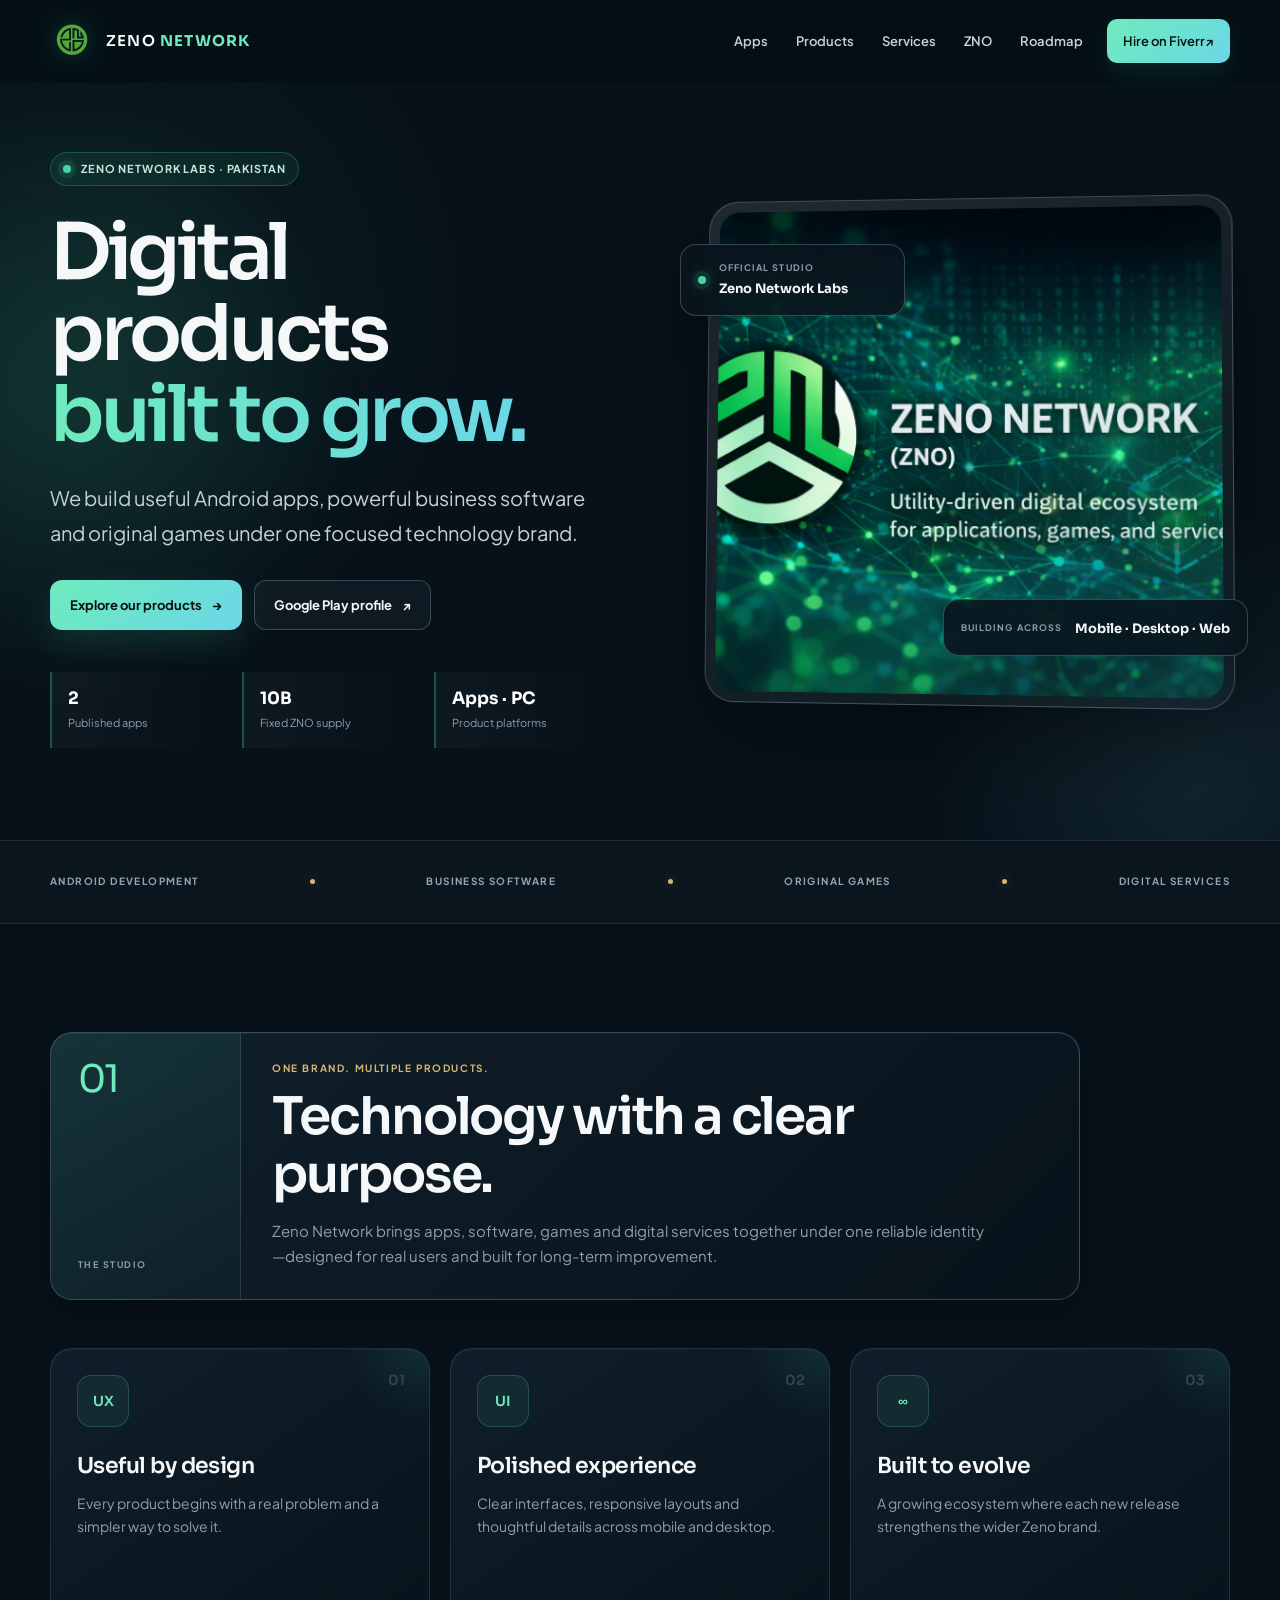
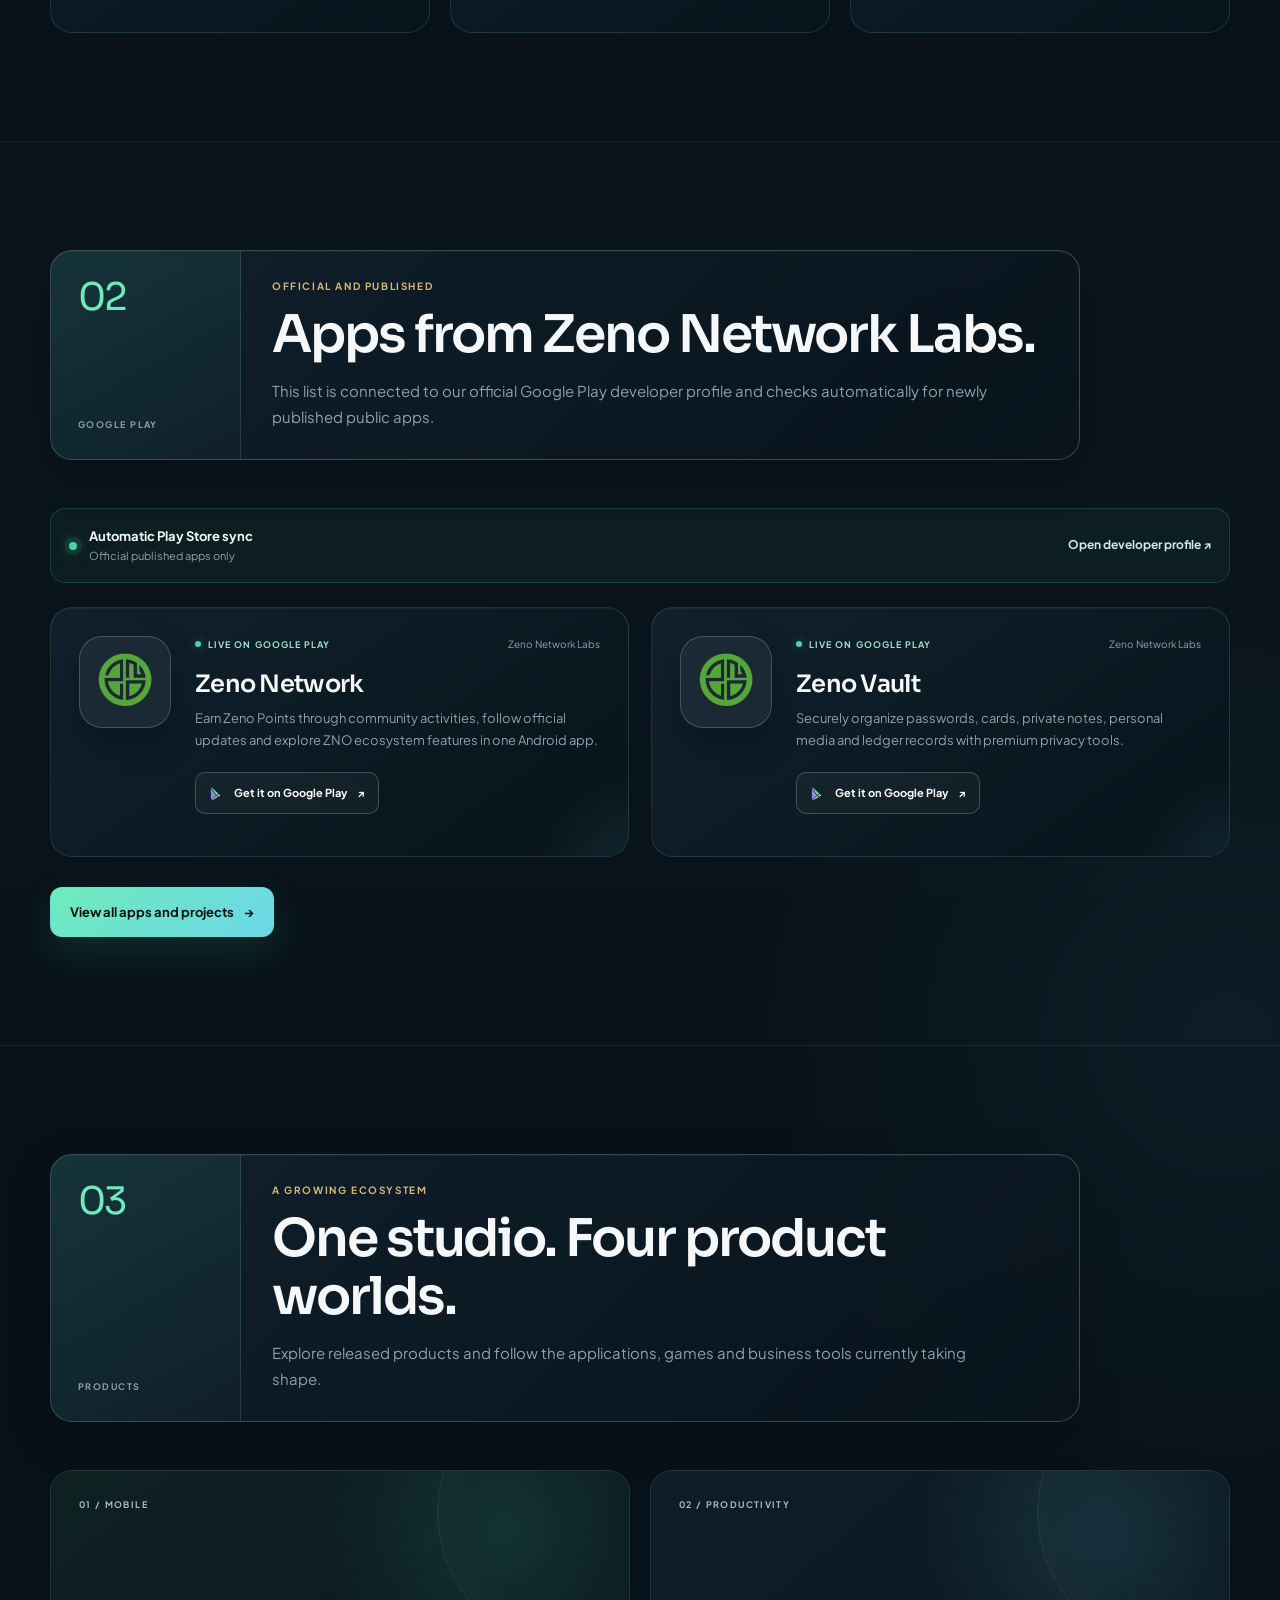
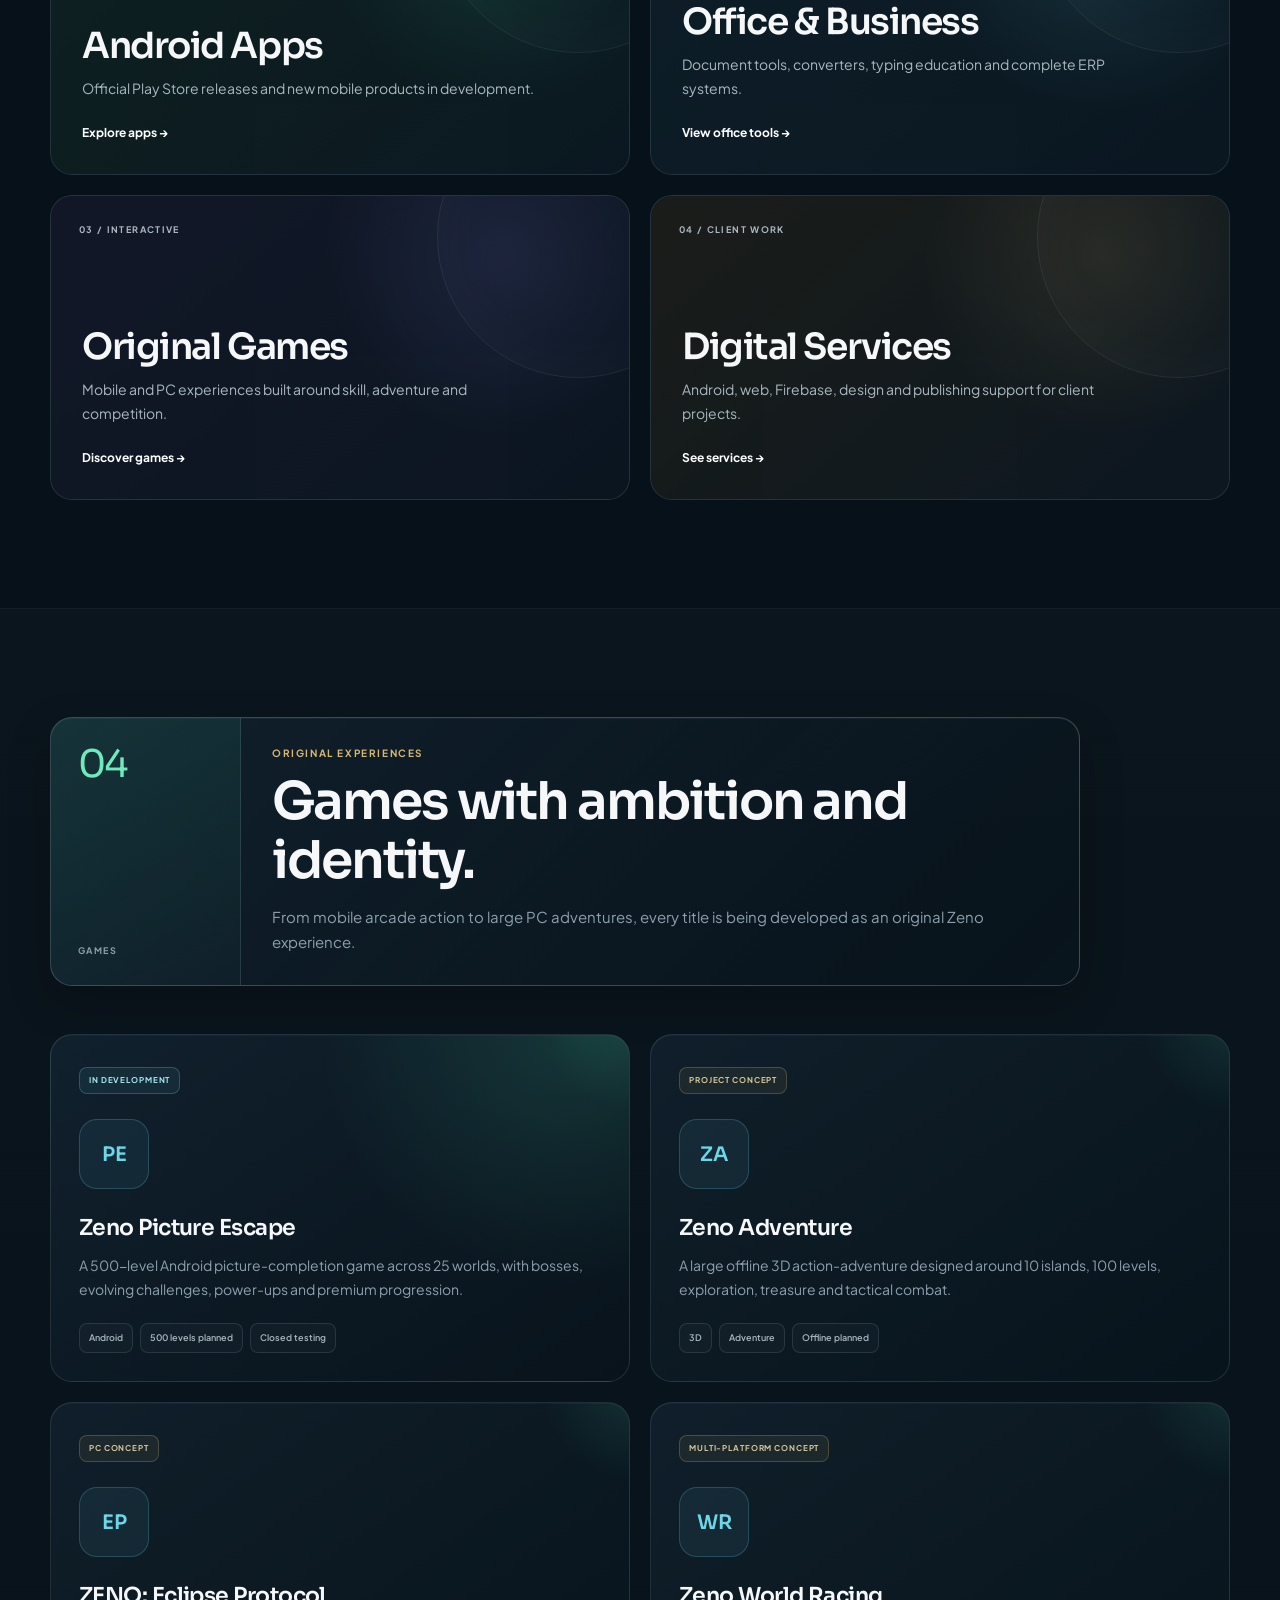
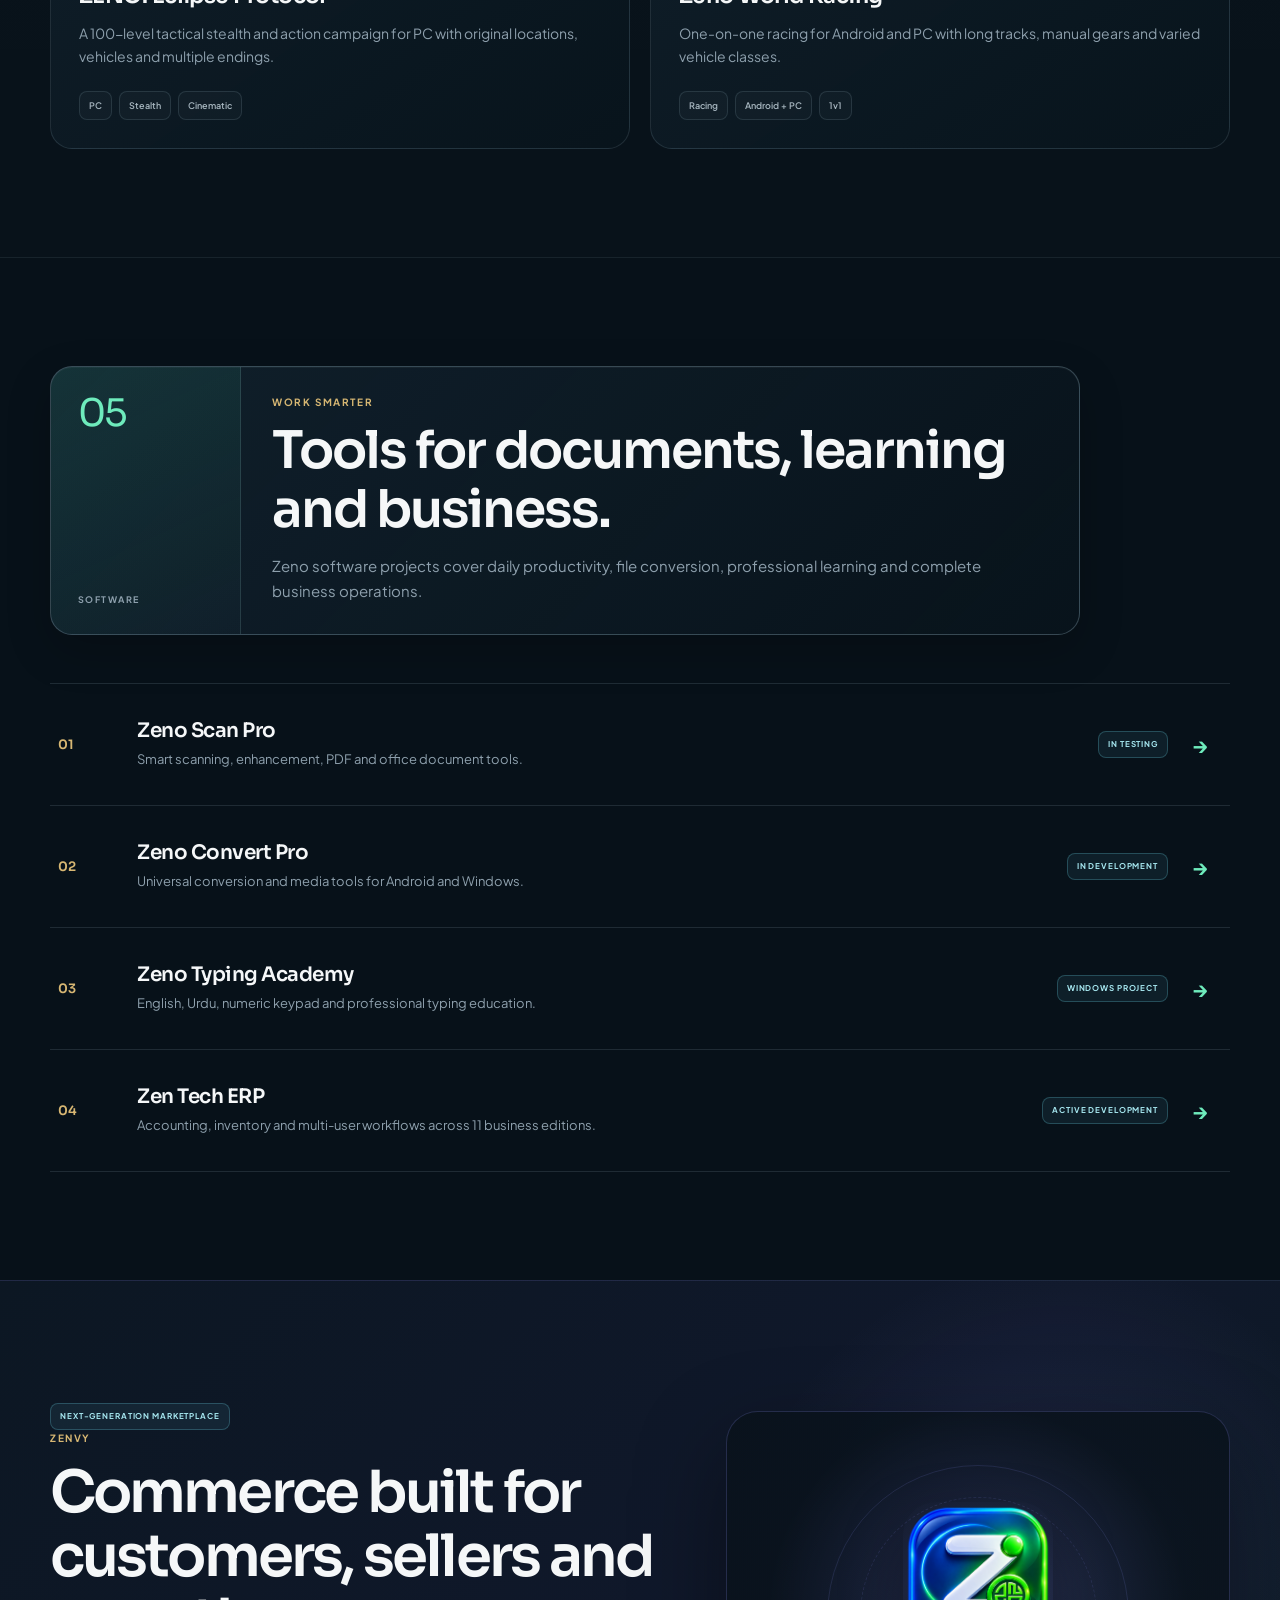
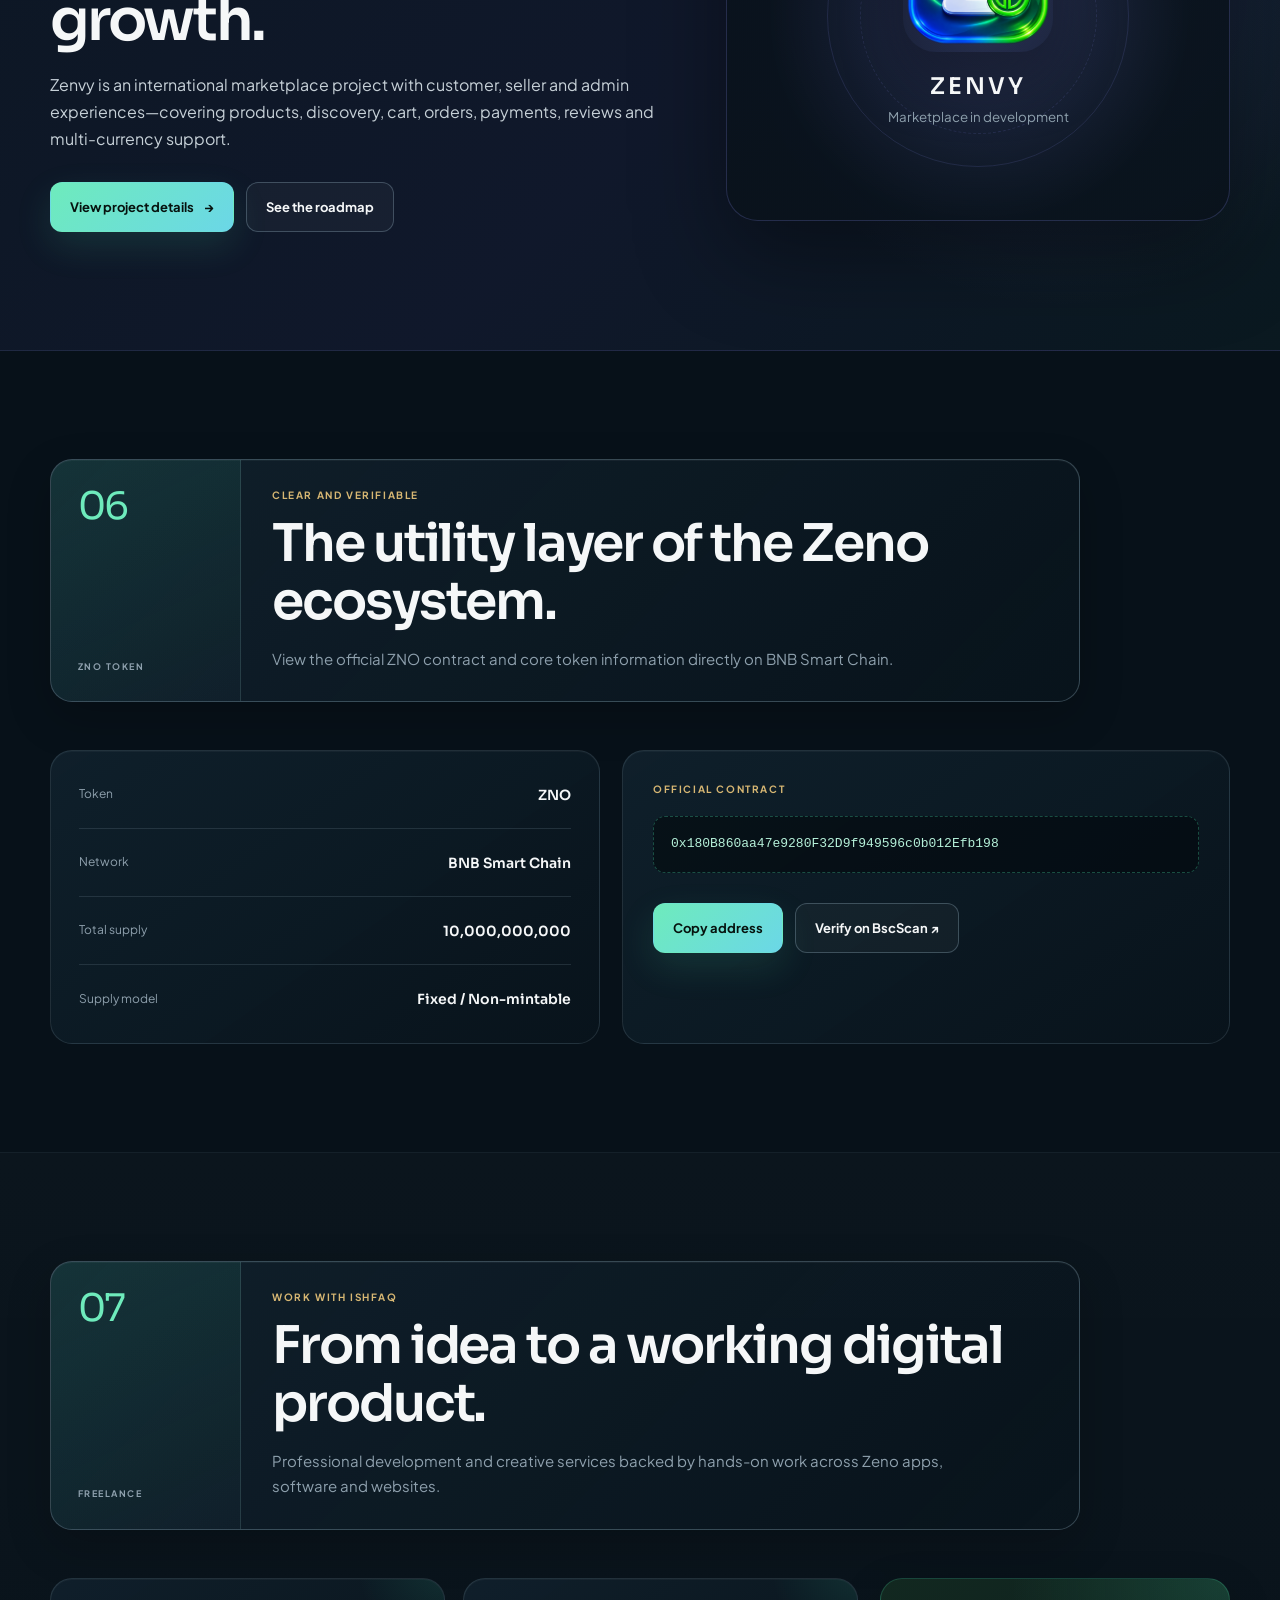
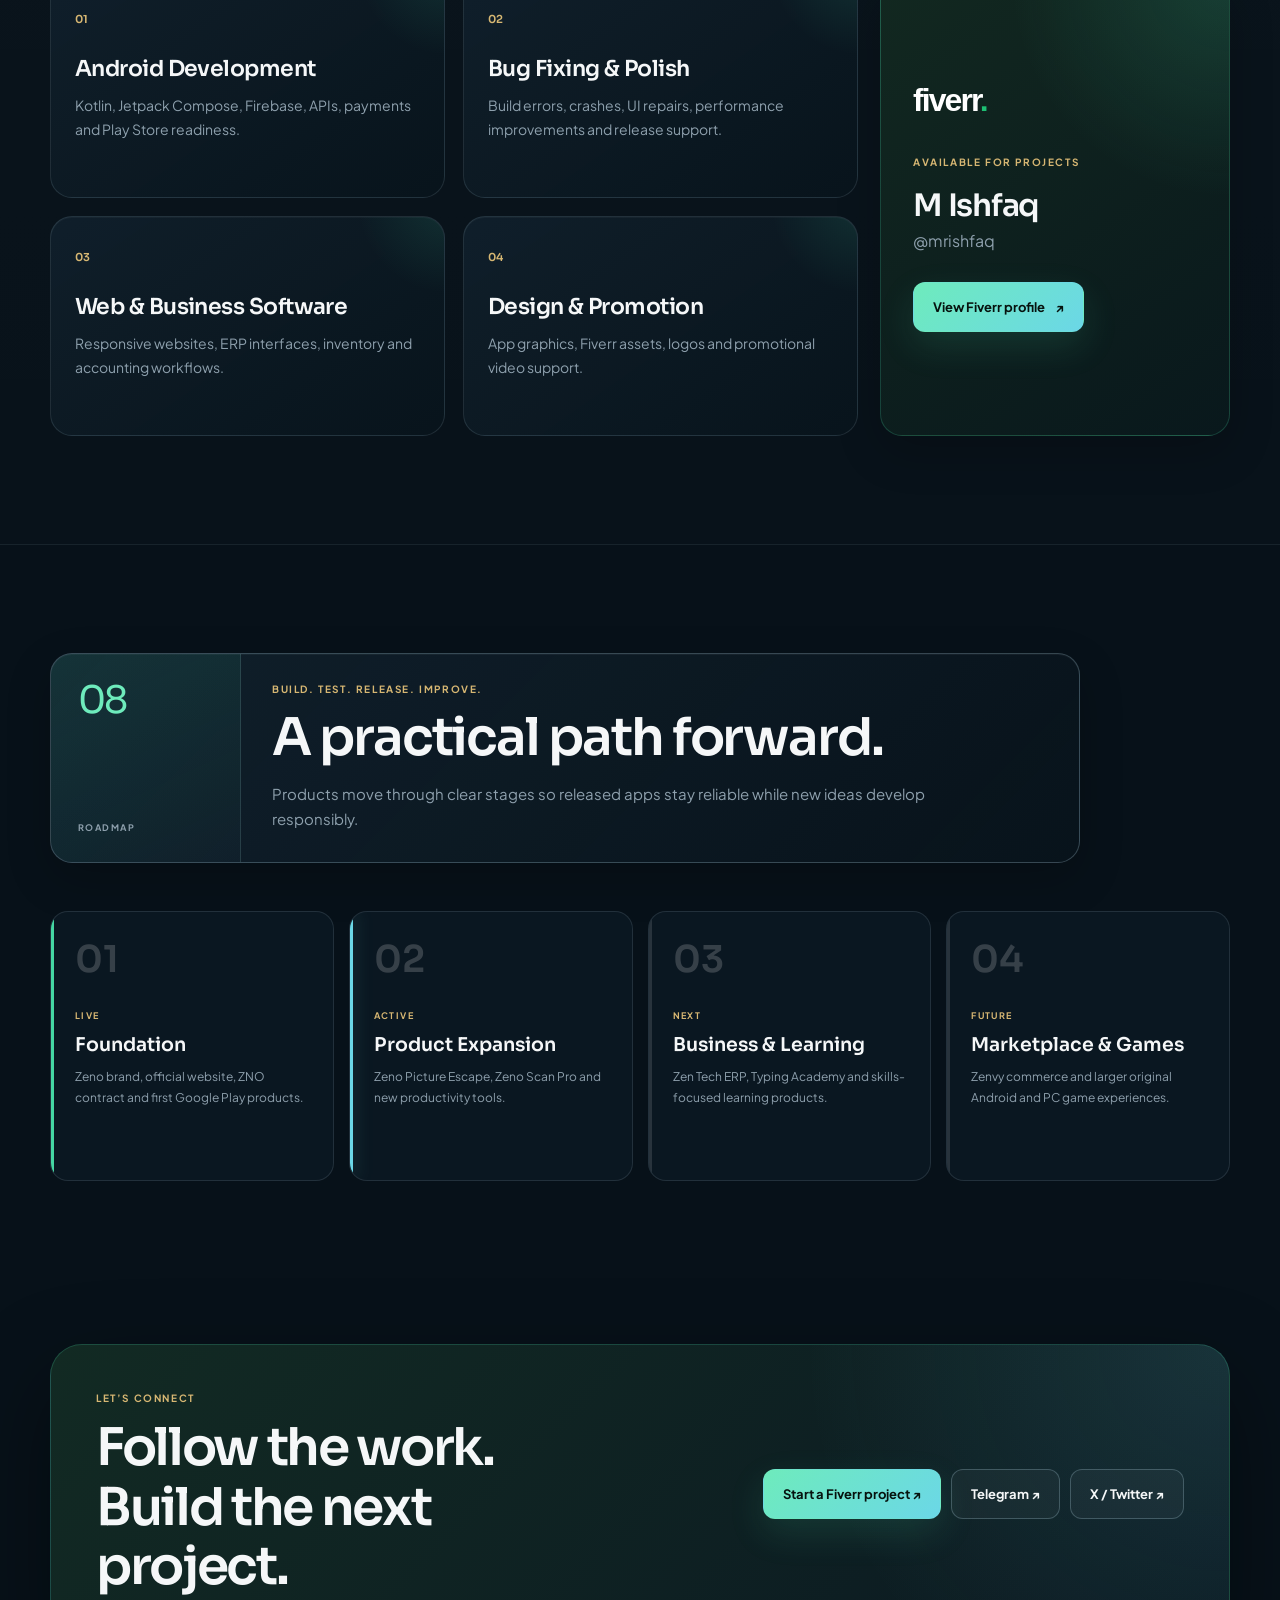
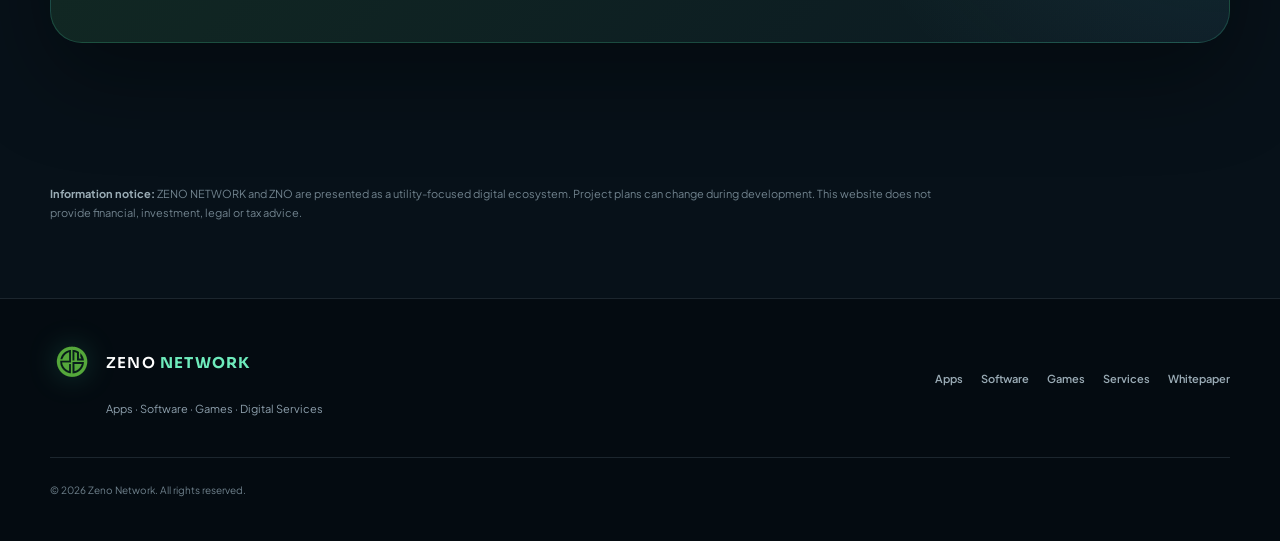
==== commit 2cf1ae91: "Redesign Zeno Network with premium UI and automatic Play Store app sync" ====
--- a/index.html
+++ b/index.html
@@ -1,158 +1,224 @@
 <!doctype html>
 <html lang="en">
 <head>
-<meta charset="utf-8">
-<meta name="viewport" content="width=device-width,initial-scale=1">
-<title>ZENO NETWORK | Official Digital Ecosystem</title>
-<meta name="description" content="ZENO NETWORK — apps, games, digital services, ZNO utility and the future Zenvy marketplace.">
-<meta property="og:title" content="ZENO NETWORK | Official">
-<meta property="og:description" content="Apps, games, digital services, ZNO and Zenvy.">
-<meta property="og:image" content="banner.jpeg">
-<meta name="theme-color" content="#06100d">
-
-<link rel="preconnect" href="https://fonts.googleapis.com">
-<link rel="preconnect" href="https://fonts.gstatic.com" crossorigin>
-<link href="https://fonts.googleapis.com/css2?family=Inter:wght@400;500;600;700;800&family=Space+Grotesk:wght@400;500;600;700&display=swap" rel="stylesheet">
-
-<link rel="stylesheet" href="styles.css?v=20260908">
+  <meta charset="utf-8">
+  <meta name="viewport" content="width=device-width,initial-scale=1">
+  <title>Zeno Network | Apps, Software, Games & Digital Services</title>
+  <meta name="description" content="Zeno Network Labs builds Android apps, business software, games and digital products. Explore official Google Play apps and projects in development.">
+  <meta name="theme-color" content="#071119">
+  <meta property="og:title" content="Zeno Network | Digital Products Built to Grow">
+  <meta property="og:description" content="Official home of Zeno Network Labs apps, software, games and services.">
+  <meta property="og:image" content="https://zenonetwork.xyz/banner.jpeg">
+  <link rel="preconnect" href="https://fonts.googleapis.com">
+  <link rel="preconnect" href="https://fonts.gstatic.com" crossorigin>
+  <link href="https://fonts.googleapis.com/css2?family=Plus+Jakarta+Sans:wght@400;500;600;700&family=Sora:wght@500;600;700&display=swap" rel="stylesheet">
+  <link rel="stylesheet" href="styles.css?v=20260921">
+  <script src="site.js?v=20260921" defer></script>
 </head>
 <body>
-<a class="skip-link" href="#main-content">Skip to content</a>
-
-<nav class="nav">
-<div class="wrap navin">
-<a class="logo" href="#home"><img src="zno.svg" alt="ZNO"><span>ZENO <em>NETWORK</em></span></a>
-<button class="menu" id="menu" type="button" aria-label="Open navigation" aria-expanded="false" aria-controls="links">☰</button>
-<div class="links" id="links">
-<a href="#about">About</a><a href="apps.html">Apps</a><a href="apps.html#office-apps">Office Apps</a><a href="#games">Games</a><a href="#software">Software</a><a href="#zenvy">Zenvy</a><a href="#token">ZNO</a><a href="#fiverr">Fiverr Work</a><a href="#roadmap">Roadmap</a>
-</div>
-</div>
-</nav>
-
-<main id="main-content">
-<header class="hero" id="home">
-<div class="wrap hero-grid">
-<div>
-<div class="kicker"><span class="dot"></span> OFFICIAL ZENO NETWORK ECOSYSTEM</div>
-<h1><span class="silver">BUILD.</span><br><span class="green">CONNECT.</span><br><span class="silver">GROW.</span></h1>
-<p class="hero-copy">Mobile apps, games and digital services, connected by one vision. Explore Zeno products and discover what we’re building next.</p>
-<div class="hero-buttons">
-<a class="btn primary" href="apps.html">Explore Ecosystem →</a>
-<a class="btn" href="Whitepaper.pdf" target="_blank" rel="noopener noreferrer">Whitepaper</a>
-<a class="btn blue" href="https://bscscan.com/address/0x180B860aa47e9280F32D9f949596c0b012Efb198" target="_blank" rel="noopener noreferrer">View ZNO ↗</a>
-</div>
-<div class="contract-mini">Contract: <b>0x180B860aa47e9280F32D9f949596c0b012Efb198</b></div>
-</div>
-
-<div class="hero-art">
-<div class="glow"></div><div class="orbit"></div>
-<div class="coin"><div class="coin-logo-3d"><img src="zno.svg" alt="ZNO 3D logo"></div></div>
-<div class="float-card fc1"><strong>10B</strong>Fixed ZNO Supply</div>
-<div class="float-card fc2"><strong>VAULT</strong>Secure Digital Storage</div>
-<div class="float-card fc3"><strong>BNB</strong>Smart Chain</div>
-</div>
-</div>
-</header>
-
-<div class="stats"><div class="wrap stats-grid">
-<div class="stat"><b>10B</b><span>ZNO total supply</span></div>
-<div class="stat"><b>APPS + ERP</b><span>Products in the Zeno ecosystem</span></div>
-<div class="stat"><b>WEB + APP</b><span>Digital product strategy</span></div>
-<div class="stat"><b>ZENVY</b><span>Future marketplace</span></div>
-</div></div>
-
-<section id="about"><div class="wrap">
-<div class="section-head reveal"><span class="eyebrow">01 / ZENO NETWORK</span><h2>One network.<br>More possibilities.</h2><p>ZENO NETWORK is being developed as a long-term digital ecosystem where apps, games, services, commerce and token utility can live under one recognizable identity.</p></div>
-<div class="glass-grid">
-<div class="glass reveal"><div class="icon">◈</div><h3>Digital Ecosystem</h3><p>Official home for Zeno products, announcements, documentation and future launches.</p><span class="tag">ECOSYSTEM</span></div>
-<div class="glass reveal"><div class="icon">⚡</div><h3>Utility Focused</h3><p>ZNO is positioned around practical ecosystem utility and future product integrations.</p><span class="tag">UTILITY</span></div>
-<div class="glass reveal"><div class="icon">◉</div><h3>Built to Scale</h3><p>A structure designed so new apps, games, services and commerce products can be added without rebuilding the brand.</p><span class="tag">LONG TERM</span></div>
-</div>
-</div></section>
-
-<section id="apps"><div class="wrap apps-callout"><div><span class="eyebrow">02 / ZENO APPS</span><h2>Everyday tools.<br>Built by Zeno.</h2><p>Explore Zeno Network and Zeno Vault, plus Zenvy, Zeno Scan Pro and Zeno Launcher in development.</p><a class="btn primary" href="apps.html">Discover our apps →</a></div><div class="app-logo-row"><img src="zno.svg" alt="Zeno Network" width="96" height="96"><img src="zeno-vault-icon.png" alt="Zeno Vault" width="96" height="96"><img src="zenvy-app-icon.png" alt="Zenvy" width="96" height="96"></div></div></section>
-
-<section id="games"><div class="wrap">
-<div class="section-head reveal"><span class="eyebrow">03 / ZENO GAMES</span><h2>Adventure is<br>taking shape.</h2><p>A new game project in development, with exploration, action and discovery at its heart.</p></div>
-<div class="game-feature glass reveal"><div><span class="tag">IN DEVELOPMENT</span><h3>Zeno Adventure</h3><p>A planned offline 3D action-adventure game. The design targets 100 levels across 10 islands, with exploration, treasure hunts and increasingly challenging missions.</p><div class="vault-features"><span>3D adventure</span><span>Offline play planned</span><span>Exploration & missions</span></div></div><div class="game-plan"><span>THE DESIGN VISION</span><strong>10 islands.<br>100 levels.<br>One adventure.</strong><p>Planned scope; gameplay and release details may evolve during development.</p></div></div>
-<div class="glass reveal" style="margin-top:24px"><span class="tag">LEARNING GAMES · IN DEVELOPMENT</span><h3>Zeno Typing Academy</h3><p>Discover typing-powered adventure and racing game concepts alongside guided keyboard practice.</p><a class="btn" style="margin-top:20px" href="typing-academy.html">Explore learning games →</a></div></div></section>
-<section id="software"><div class="wrap"><div class="section-head reveal"><span class="eyebrow">SOFTWARE & WEB</span><h2>Tools for work.<br>Room to grow.</h2><p>Business software and web projects under development across the Zeno ecosystem.</p></div><div class="glass-grid software-grid">
-<article class="glass reveal"><div class="icon" aria-hidden="true">ZT</div><span class="tag">ACTIVE DEVELOPMENT</span><h3>Zen Tech ERP</h3><p>Business and accounting software being developed for mills and other businesses, including the ZenRiceMill project. Work includes vouchers, stock workflows, financial-year handling and multi-user setup.</p><div class="vault-features"><span>Accounting</span><span>Inventory</span><span>Multi-user workflows</span></div></article>
-<article class="glass reveal"><div class="icon" aria-hidden="true">ZV</div><span class="tag">PLANNED WEB EXTENSION</span><h3>Zeno Vault Web</h3><p>A planned desktop-browser companion for Zeno Vault, making account access and data entry easier on a PC. Web access and synchronization are still being scoped.</p><div class="vault-features"><span>Desktop browser</span><span>Data entry</span><span>Vault companion</span></div></article>
-<article class="glass reveal"><div class="icon" aria-hidden="true">ZN</div><span class="tag">WEBSITE</span><h3>Zeno Network</h3><p>The official website brings together Zeno apps, games, business software, digital services and ZNO information, with dedicated space to follow products in development.</p><a class="btn" href="apps.html">Browse Zeno apps →</a></article>
-</div></div></section>
-
-<section id="zenvy"><div class="wrap">
-<div class="section-head reveal"><span class="eyebrow">04 / ZENVY — NEXT STAGE</span><h2>The future Zeno marketplace.</h2><p>Zenvy will be developed as a separate international e-commerce brand inspired by large marketplace experiences, while keeping its own Zeno identity.</p></div>
-<div class="zenvy reveal"><div class="zenvy-inner">
-<div><span class="kicker">COMING SOON</span><h2 style="font-family:'Space Grotesk';font-size:46px;margin:18px 0 10px">Zenvy Marketplace</h2><p style="color:var(--muted);line-height:1.85;max-width:600px">Products • Sellers • Deals • Orders • Digital commerce • Mobile app. Follow the roadmap as the marketplace takes shape.</p><div class="hero-buttons"><a class="btn primary" href="#roadmap">View Roadmap →</a><a class="btn" href="#contact">Partner With Zeno</a></div></div>
-<div class="market-orb"></div>
-</div></div>
-</div></section>
-
-<section id="token"><div class="wrap">
-<div class="section-head reveal"><span class="eyebrow">05 / ZNO TOKEN</span><h2>Simple. Clear. Verifiable.</h2><p>Explore ZNO token details and view the contract on BNB Smart Chain.</p></div>
-<div class="token-box">
-<div class="rows reveal">
-<div class="row"><span>Token</span><strong>ZNO</strong></div><div class="row"><span>Network</span><strong>BNB Smart Chain</strong></div><div class="row"><span>Total Supply</span><strong>10,000,000,000 ZNO</strong></div><div class="row"><span>Supply</span><strong>Fixed / Non-Mintable</strong></div><div class="row"><span>Contract</span><strong>0x180B...EfB198</strong></div>
-</div>
-<div class="contract-box reveal"><h3 style="font-family:'Space Grotesk';font-size:25px">Official Smart Contract</h3><div class="contract" id="contract">0x180B860aa47e9280F32D9f949596c0b012Efb198</div><div class="hero-buttons"><button class="btn primary" id="copy">Copy Address</button><a class="btn" href="https://bscscan.com/address/0x180B860aa47e9280F32D9f949596c0b012Efb198" target="_blank" rel="noopener noreferrer">BscScan ↗</a></div><p id="copied" style="display:none;color:var(--green);font-weight:800">✓ Address copied</p></div>
-</div>
-</div></section>
-
-<section id="fiverr"><div class="wrap"><div class="freelance-feature glass reveal"><div><span class="eyebrow">FIVERR / FREELANCE WORK</span><h2>Have a project?<br>Let’s build it.</h2><p>I’m Ishfaq, the developer behind Zeno Network. My freelance work brings together Android development, business software, websites and creative digital services.</p><div class="hero-buttons"><a class="btn primary" href="#services">Explore my services →</a><a class="btn" href="apps.html">View app portfolio</a></div></div><div class="freelance-focus"><span class="tag">PROJECT PORTFOLIO</span><a href="apps.html"><strong>Android & mobile apps</strong><span>Zeno Vault · Zenvy · Zeno Scan Pro · Zeno Launcher</span></a><a href="#software"><strong>Business software</strong><span>Zen Tech ERP · accounting & stock workflows</span></a><a href="#services"><strong>Web & creative services</strong><span>Websites · logos · promotional videos</span></a></div></div></div></section>
-<section id="services"><div class="wrap">
-<div class="section-head reveal"><span class="eyebrow">06 / ZENO SERVICES</span><h2>Freelance services.<br>From idea to delivery.</h2><p>From a first idea to a finished product: Android development, websites and digital services for your business.</p></div>
-<div class="glass-grid service-grid">
-<div class="glass service reveal"><div class="icon">▣</div><h3>Android Development</h3><p>Modern Android apps, UI, Firebase, APIs and Play Store preparation.</p></div>
-<div class="glass service reveal"><div class="icon">⌁</div><h3>Bug Fixing</h3><p>Debugging, performance improvements and feature fixes.</p></div>
-<div class="glass service reveal"><div class="icon">◫</div><h3>Web & UI Design</h3><p>Responsive websites, landing pages and professional interfaces.</p></div>
-<div class="glass service reveal"><div class="icon">▶</div><h3>Video Editing</h3><p>Promotional, social and product videos.</p></div>
-<div class="glass service reveal"><div class="icon">◇</div><h3>E-commerce</h3><p>Store websites, marketplace concepts and shopping systems.</p></div>
-<div class="glass service reveal"><div class="icon">F</div><h3>Firebase & APIs</h3><p>Authentication, Firestore, Cloud Functions and integrations.</p></div>
-<div class="glass service reveal"><div class="icon">₿</div><h3>AdMob & Billing</h3><p>Rewarded ads, monetization and Google Play Billing integration.</p></div>
-<div class="glass service reveal"><div class="icon">✦</div><h3>Logo & Graphic Design</h3><p>Brand logos, app visuals, gig thumbnails and promotional graphics.</p></div>
-<div class="glass service reveal"><div class="icon">ZT</div><h3>ERP & Accounting</h3><p>Business software, voucher screens, inventory workflows and tailored interface improvements.</p></div>
-<div class="glass service reveal"><div class="icon">↗</div><h3>Play Store Support</h3><p>App listing assets, release preparation and publishing support.</p></div>
-<div class="glass service reveal"><div class="icon">⌘</div><h3>GitHub Support</h3><p>Repository setup, project updates and source control guidance.</p></div>
-<div class="glass service reveal"><div class="icon">▦</div><h3>Custom Launchers</h3><p>Android home-screen interfaces, folders, widgets and personalization work.</p></div>
-</div>
-</div></section>
-
-<section id="roadmap"><div class="wrap">
-<div class="section-head reveal"><span class="eyebrow">07 / ROADMAP</span><h2>Build it step by step.</h2></div>
-<div class="roadmap">
-<div class="phase reveal"><small>PHASE 01</small><h3>Foundation</h3><p>Brand, official website, token infrastructure and community.</p></div>
-<div class="phase reveal"><small>PHASE 02</small><h3>Products</h3><p>Zeno Network, Zeno Vault and additional applications.</p></div>
-<div class="phase reveal"><small>PHASE 03</small><h3>Services</h3><p>Expand digital services, partnerships and client work.</p></div>
-<div class="phase reveal"><small>PHASE 04</small><h3>Zenvy</h3><p>Design and develop the marketplace web and mobile ecosystem.</p></div>
-</div>
-</div></section>
-
-<section id="updates"><div class="wrap">
-<div class="section-head reveal"><span class="eyebrow">08 / UPDATES</span><h2>Latest from Zeno.</h2><p>Product milestones and the next steps for the Zeno ecosystem.</p></div>
-<div class="glass reveal">
-<div class="update"><div class="date">NOW</div><div><strong>Zeno ecosystem website</strong><p>A shared home for Zeno apps, digital services, ZNO and future commerce.</p></div></div>
-<div class="update"><div class="date">NEXT</div><div><strong>Zenvy planning</strong><p>Marketplace architecture, product categories, seller flow and mobile app planning.</p></div></div>
-<div class="update"><div class="date">ONGOING</div><div><strong>ZNO ecosystem</strong><p>Continue developing practical utility around Zeno products.</p></div></div>
-</div>
-</div></section>
-
-<section id="contact"><div class="wrap"><div class="cta reveal">
-<span class="eyebrow">09 / CONNECT</span><h2 class="connect-title" style="font-family:'Space Grotesk';margin:12px 0">Follow the official Zeno Network.</h2>
-<p style="color:var(--muted);line-height:1.8">Official announcements, product updates, partnerships and community information.</p>
-<div class="hero-buttons"><a class="btn primary" href="https://t.me/znonetwork" target="_blank" rel="noopener noreferrer">Telegram</a><a class="btn" href="https://x.com/ZenoNetworkZNO" target="_blank" rel="noopener noreferrer">X / Twitter</a><a class="btn" href="Whitepaper.pdf" target="_blank" rel="noopener noreferrer">Whitepaper</a></div>
-</div></div></section>
-
-<section><div class="wrap"><div class="glass"><h3>Disclaimer</h3><p>ZENO NETWORK (ZNO) is presented as a utility-focused digital ecosystem. Website information is informational only and is not financial, investment, legal or tax advice. Roadmap items may change during development.</p></div></div></section>
-
-</main>
-<footer><div class="wrap foot"><div><strong style="color:#fff;font-family:'Space Grotesk'">ZENO NETWORK</strong><br>ZNO • Apps • Games • Software • Services</div><div class="foot-links"><a href="#fiverr">Fiverr Work</a><a href="apps.html">Apps</a><a href="#zenvy">Zenvy</a><a href="#token">ZNO</a><a href="https://t.me/znonetwork" target="_blank" rel="noopener noreferrer">Telegram</a><a href="https://x.com/ZenoNetworkZNO" target="_blank" rel="noopener noreferrer">X</a></div><div>© 2026 ZENO NETWORK. All rights reserved.</div></div></footer>
-
-
-
-
-
-<script src="site.js?v=20260908" defer></script>
+  <a class="skip-link" href="#main-content">Skip to content</a>
+  <div class="scroll-progress" aria-hidden="true"><span id="scroll-progress-bar"></span></div>
+
+  <header class="site-header" id="site-header">
+    <div class="shell nav-shell">
+      <a class="brand" href="#top" aria-label="Zeno Network home">
+        <img src="zno.svg" alt="" width="46" height="46">
+        <span>ZENO <strong>NETWORK</strong></span>
+      </a>
+      <button class="menu-button" id="menu-button" type="button" aria-expanded="false" aria-controls="primary-nav" aria-label="Open navigation"><span></span><span></span><span></span></button>
+      <nav class="primary-nav" id="primary-nav" aria-label="Main navigation">
+        <a href="apps.html">Apps</a>
+        <a href="#products">Products</a>
+        <a href="#services">Services</a>
+        <a href="#token">ZNO</a>
+        <a href="#roadmap">Roadmap</a>
+        <a class="nav-cta" href="https://www.fiverr.com/mrishfaq" target="_blank" rel="noopener noreferrer">Hire on Fiverr <span>↗</span></a>
+      </nav>
+    </div>
+  </header>
+
+  <main id="main-content">
+    <section class="hero" id="top">
+      <div class="hero-ambient" aria-hidden="true"></div>
+      <div class="shell hero-grid">
+        <div class="hero-copy">
+          <div class="status-pill reveal"><span></span>Zeno Network Labs · Pakistan</div>
+          <h1 class="reveal">Digital products<br><em>built to grow.</em></h1>
+          <p class="hero-lead reveal">We build useful Android apps, powerful business software and original games under one focused technology brand.</p>
+          <div class="hero-actions reveal">
+            <a class="button button-primary" href="apps.html">Explore our products <span>→</span></a>
+            <a class="button button-secondary" href="https://play.google.com/store/apps/developer?id=Zeno+Network+Labs" target="_blank" rel="noopener noreferrer">Google Play profile <span>↗</span></a>
+          </div>
+          <div class="hero-proof reveal" aria-label="Zeno Network highlights">
+            <div><strong id="official-app-count">2</strong><span>Published apps</span></div>
+            <div><strong>10B</strong><span>Fixed ZNO supply</span></div>
+            <div><strong>Apps · PC</strong><span>Product platforms</span></div>
+          </div>
+        </div>
+        <div class="hero-media reveal">
+          <div class="hero-image-frame">
+            <img src="banner.jpeg" alt="Zeno Network digital ecosystem" width="1536" height="1024">
+          </div>
+          <div class="media-card media-card-top"><span class="signal-dot"></span><div><small>OFFICIAL STUDIO</small><strong>Zeno Network Labs</strong></div></div>
+          <div class="media-card media-card-bottom"><small>BUILDING ACROSS</small><strong>Mobile · Desktop · Web</strong></div>
+        </div>
+      </div>
+    </section>
+
+    <section class="trust-strip" aria-label="Zeno Network product areas">
+      <div class="shell trust-grid reveal">
+        <span>ANDROID DEVELOPMENT</span><i></i><span>BUSINESS SOFTWARE</span><i></i><span>ORIGINAL GAMES</span><i></i><span>DIGITAL SERVICES</span>
+      </div>
+    </section>
+
+    <section class="section" id="about">
+      <div class="shell">
+        <div class="section-heading reveal">
+          <div class="heading-index"><span>01</span><small>THE STUDIO</small></div>
+          <div><p class="overline">ONE BRAND. MULTIPLE PRODUCTS.</p><h2>Technology with a clear purpose.</h2><p>Zeno Network brings apps, software, games and digital services together under one reliable identity—designed for real users and built for long-term improvement.</p></div>
+        </div>
+        <div class="feature-grid">
+          <article class="premium-card reveal"><span class="card-number">01</span><div class="card-icon">UX</div><h3>Useful by design</h3><p>Every product begins with a real problem and a simpler way to solve it.</p></article>
+          <article class="premium-card reveal"><span class="card-number">02</span><div class="card-icon">UI</div><h3>Polished experience</h3><p>Clear interfaces, responsive layouts and thoughtful details across mobile and desktop.</p></article>
+          <article class="premium-card reveal"><span class="card-number">03</span><div class="card-icon">∞</div><h3>Built to evolve</h3><p>A growing ecosystem where each new release strengthens the wider Zeno brand.</p></article>
+        </div>
+      </div>
+    </section>
+
+    <section class="section section-tinted" id="official-apps">
+      <div class="shell">
+        <div class="section-heading reveal">
+          <div class="heading-index"><span>02</span><small>GOOGLE PLAY</small></div>
+          <div><p class="overline">OFFICIAL AND PUBLISHED</p><h2>Apps from Zeno Network Labs.</h2><p>This list is connected to our official Google Play developer profile and checks automatically for newly published public apps.</p></div>
+        </div>
+        <div class="sync-bar reveal"><div><span class="signal-dot"></span><strong>Automatic Play Store sync</strong><small>Official published apps only</small></div><a href="https://play.google.com/store/apps/developer?id=Zeno+Network+Labs" target="_blank" rel="noopener noreferrer">Open developer profile ↗</a></div>
+        <div class="app-grid" id="play-apps-preview" aria-live="polite">
+          <div class="app-skeleton"></div><div class="app-skeleton"></div>
+        </div>
+        <div class="section-action reveal"><a class="button button-primary" href="apps.html">View all apps and projects <span>→</span></a></div>
+      </div>
+    </section>
+
+    <section class="section" id="products">
+      <div class="shell">
+        <div class="section-heading reveal">
+          <div class="heading-index"><span>03</span><small>PRODUCTS</small></div>
+          <div><p class="overline">A GROWING ECOSYSTEM</p><h2>One studio. Four product worlds.</h2><p>Explore released products and follow the applications, games and business tools currently taking shape.</p></div>
+        </div>
+        <div class="product-world-grid">
+          <a class="world-card world-card-apps reveal" href="apps.html#official-apps"><span class="world-code">01 / MOBILE</span><h3>Android Apps</h3><p>Official Play Store releases and new mobile products in development.</p><span class="world-link">Explore apps →</span></a>
+          <a class="world-card world-card-office reveal" href="apps.html#office-apps"><span class="world-code">02 / PRODUCTIVITY</span><h3>Office & Business</h3><p>Document tools, converters, typing education and complete ERP systems.</p><span class="world-link">View office tools →</span></a>
+          <a class="world-card world-card-games reveal" href="#games"><span class="world-code">03 / INTERACTIVE</span><h3>Original Games</h3><p>Mobile and PC experiences built around skill, adventure and competition.</p><span class="world-link">Discover games →</span></a>
+          <a class="world-card world-card-services reveal" href="#services"><span class="world-code">04 / CLIENT WORK</span><h3>Digital Services</h3><p>Android, web, Firebase, design and publishing support for client projects.</p><span class="world-link">See services →</span></a>
+        </div>
+      </div>
+    </section>
+
+    <section class="section section-tinted" id="games">
+      <div class="shell">
+        <div class="section-heading reveal">
+          <div class="heading-index"><span>04</span><small>GAMES</small></div>
+          <div><p class="overline">ORIGINAL EXPERIENCES</p><h2>Games with ambition and identity.</h2><p>From mobile arcade action to large PC adventures, every title is being developed as an original Zeno experience.</p></div>
+        </div>
+        <div class="showcase-grid">
+          <article class="showcase-card featured reveal"><span class="status-chip status-build">IN DEVELOPMENT</span><div class="showcase-monogram">PE</div><h3>Zeno Picture Escape</h3><p>A 500-level Android picture-completion game across 25 worlds, with bosses, evolving challenges, power-ups and premium progression.</p><div class="tag-row"><span>Android</span><span>500 levels planned</span><span>Closed testing</span></div></article>
+          <article class="showcase-card reveal"><span class="status-chip status-concept">PROJECT CONCEPT</span><div class="showcase-monogram">ZA</div><h3>Zeno Adventure</h3><p>A large offline 3D action-adventure designed around 10 islands, 100 levels, exploration, treasure and tactical combat.</p><div class="tag-row"><span>3D</span><span>Adventure</span><span>Offline planned</span></div></article>
+          <article class="showcase-card reveal"><span class="status-chip status-concept">PC CONCEPT</span><div class="showcase-monogram">EP</div><h3>ZENO: Eclipse Protocol</h3><p>A 100-level tactical stealth and action campaign for PC with original locations, vehicles and multiple endings.</p><div class="tag-row"><span>PC</span><span>Stealth</span><span>Cinematic</span></div></article>
+          <article class="showcase-card reveal"><span class="status-chip status-concept">MULTI-PLATFORM CONCEPT</span><div class="showcase-monogram">WR</div><h3>Zeno World Racing</h3><p>One-on-one racing for Android and PC with long tracks, manual gears and varied vehicle classes.</p><div class="tag-row"><span>Racing</span><span>Android + PC</span><span>1v1</span></div></article>
+        </div>
+      </div>
+    </section>
+
+    <section class="section" id="software">
+      <div class="shell">
+        <div class="section-heading reveal">
+          <div class="heading-index"><span>05</span><small>SOFTWARE</small></div>
+          <div><p class="overline">WORK SMARTER</p><h2>Tools for documents, learning and business.</h2><p>Zeno software projects cover daily productivity, file conversion, professional learning and complete business operations.</p></div>
+        </div>
+        <div class="software-list">
+          <a class="software-row reveal" href="apps.html#office-apps"><span class="software-id">01</span><div><h3>Zeno Scan Pro</h3><p>Smart scanning, enhancement, PDF and office document tools.</p></div><span class="status-chip status-build">IN TESTING</span><b>→</b></a>
+          <a class="software-row reveal" href="apps.html#office-apps"><span class="software-id">02</span><div><h3>Zeno Convert Pro</h3><p>Universal conversion and media tools for Android and Windows.</p></div><span class="status-chip status-build">IN DEVELOPMENT</span><b>→</b></a>
+          <a class="software-row reveal" href="typing-academy.html"><span class="software-id">03</span><div><h3>Zeno Typing Academy</h3><p>English, Urdu, numeric keypad and professional typing education.</p></div><span class="status-chip status-build">WINDOWS PROJECT</span><b>→</b></a>
+          <a class="software-row reveal" href="apps.html#business-software"><span class="software-id">04</span><div><h3>Zen Tech ERP</h3><p>Accounting, inventory and multi-user workflows across 11 business editions.</p></div><span class="status-chip status-build">ACTIVE DEVELOPMENT</span><b>→</b></a>
+        </div>
+      </div>
+    </section>
+
+    <section class="section marketplace-section" id="zenvy">
+      <div class="shell marketplace-grid">
+        <div class="marketplace-copy reveal">
+          <span class="status-chip status-build">NEXT-GENERATION MARKETPLACE</span>
+          <p class="overline">ZENVY</p>
+          <h2>Commerce built for customers, sellers and growth.</h2>
+          <p>Zenvy is an international marketplace project with customer, seller and admin experiences—covering products, discovery, cart, orders, payments, reviews and multi-currency support.</p>
+          <div class="hero-actions"><a class="button button-primary" href="apps.html#development">View project details <span>→</span></a><a class="button button-secondary" href="#roadmap">See the roadmap</a></div>
+        </div>
+        <div class="marketplace-mark reveal" aria-hidden="true"><img src="zenvy-app-icon.png" alt="" width="220" height="220"><span>ZENVY</span><small>Marketplace in development</small></div>
+      </div>
+    </section>
+
+    <section class="section" id="token">
+      <div class="shell">
+        <div class="section-heading reveal">
+          <div class="heading-index"><span>06</span><small>ZNO TOKEN</small></div>
+          <div><p class="overline">CLEAR AND VERIFIABLE</p><h2>The utility layer of the Zeno ecosystem.</h2><p>View the official ZNO contract and core token information directly on BNB Smart Chain.</p></div>
+        </div>
+        <div class="token-grid">
+          <div class="token-facts reveal"><div><span>Token</span><strong>ZNO</strong></div><div><span>Network</span><strong>BNB Smart Chain</strong></div><div><span>Total supply</span><strong>10,000,000,000</strong></div><div><span>Supply model</span><strong>Fixed / Non-mintable</strong></div></div>
+          <div class="contract-panel reveal"><p class="overline">OFFICIAL CONTRACT</p><code id="contract-address">0x180B860aa47e9280F32D9f949596c0b012Efb198</code><div class="hero-actions"><button class="button button-primary" id="copy-contract" type="button">Copy address</button><a class="button button-secondary" href="https://bscscan.com/address/0x180B860aa47e9280F32D9f949596c0b012Efb198" target="_blank" rel="noopener noreferrer">Verify on BscScan ↗</a></div><p class="copy-status" id="copy-status" role="status" aria-live="polite"></p></div>
+        </div>
+      </div>
+    </section>
+
+    <section class="section section-tinted" id="services">
+      <div class="shell">
+        <div class="section-heading reveal">
+          <div class="heading-index"><span>07</span><small>FREELANCE</small></div>
+          <div><p class="overline">WORK WITH ISHFAQ</p><h2>From idea to a working digital product.</h2><p>Professional development and creative services backed by hands-on work across Zeno apps, software and websites.</p></div>
+        </div>
+        <div class="services-layout">
+          <div class="services-grid">
+            <article class="service-card reveal"><span>01</span><h3>Android Development</h3><p>Kotlin, Jetpack Compose, Firebase, APIs, payments and Play Store readiness.</p></article>
+            <article class="service-card reveal"><span>02</span><h3>Bug Fixing & Polish</h3><p>Build errors, crashes, UI repairs, performance improvements and release support.</p></article>
+            <article class="service-card reveal"><span>03</span><h3>Web & Business Software</h3><p>Responsive websites, ERP interfaces, inventory and accounting workflows.</p></article>
+            <article class="service-card reveal"><span>04</span><h3>Design & Promotion</h3><p>App graphics, Fiverr assets, logos and promotional video support.</p></article>
+          </div>
+          <aside class="fiverr-panel reveal"><span class="fiverr-wordmark">fiverr<span>.</span></span><p class="overline">AVAILABLE FOR PROJECTS</p><h3>M Ishfaq</h3><p>@mrishfaq</p><a class="button button-primary" href="https://www.fiverr.com/mrishfaq" target="_blank" rel="noopener noreferrer">View Fiverr profile <span>↗</span></a></aside>
+        </div>
+      </div>
+    </section>
+
+    <section class="section" id="roadmap">
+      <div class="shell">
+        <div class="section-heading reveal">
+          <div class="heading-index"><span>08</span><small>ROADMAP</small></div>
+          <div><p class="overline">BUILD. TEST. RELEASE. IMPROVE.</p><h2>A practical path forward.</h2><p>Products move through clear stages so released apps stay reliable while new ideas develop responsibly.</p></div>
+        </div>
+        <div class="roadmap-grid">
+          <article class="roadmap-card complete reveal"><span>01</span><small>LIVE</small><h3>Foundation</h3><p>Zeno brand, official website, ZNO contract and first Google Play products.</p></article>
+          <article class="roadmap-card active reveal"><span>02</span><small>ACTIVE</small><h3>Product Expansion</h3><p>Zeno Picture Escape, Zeno Scan Pro and new productivity tools.</p></article>
+          <article class="roadmap-card reveal"><span>03</span><small>NEXT</small><h3>Business & Learning</h3><p>Zen Tech ERP, Typing Academy and skills-focused learning products.</p></article>
+          <article class="roadmap-card reveal"><span>04</span><small>FUTURE</small><h3>Marketplace & Games</h3><p>Zenvy commerce and larger original Android and PC game experiences.</p></article>
+        </div>
+      </div>
+    </section>
+
+    <section class="section contact-section" id="contact">
+      <div class="shell contact-panel reveal">
+        <div><p class="overline">LET’S CONNECT</p><h2>Follow the work.<br>Build the next project.</h2></div>
+        <div class="contact-actions"><a class="button button-primary" href="https://www.fiverr.com/mrishfaq" target="_blank" rel="noopener noreferrer">Start a Fiverr project ↗</a><a class="button button-secondary" href="https://t.me/znonetwork" target="_blank" rel="noopener noreferrer">Telegram ↗</a><a class="button button-secondary" href="https://x.com/ZenoNetworkZNO" target="_blank" rel="noopener noreferrer">X / Twitter ↗</a></div>
+      </div>
+    </section>
+
+    <section class="legal-note"><div class="shell"><p><strong>Information notice:</strong> ZENO NETWORK and ZNO are presented as a utility-focused digital ecosystem. Project plans can change during development. This website does not provide financial, investment, legal or tax advice.</p></div></section>
+  </main>
+
+  <footer class="site-footer">
+    <div class="shell footer-grid">
+      <div class="footer-brand"><a class="brand" href="#top"><img src="zno.svg" alt="" width="42" height="42"><span>ZENO <strong>NETWORK</strong></span></a><p>Apps · Software · Games · Digital Services</p></div>
+      <div class="footer-links"><a href="apps.html">Apps</a><a href="#software">Software</a><a href="#games">Games</a><a href="#services">Services</a><a href="Whitepaper.pdf" target="_blank" rel="noopener noreferrer">Whitepaper</a></div>
+      <p class="copyright">© <span id="current-year">2026</span> Zeno Network. All rights reserved.</p>
+    </div>
+  </footer>
 </body>
 </html>
--- a/styles.css
+++ b/styles.css
@@ -1,855 +1,415 @@
-
-:root{
-  --bg:#030806; --bg2:#06120d; --panel:rgba(10,28,20,.62);
-  --panel2:rgba(7,19,14,.82); --line:rgba(116,255,178,.18);
-  --green:#48ff91; --mint:#a6ffd0; --cyan:#46e7ff; --blue:#5d8dff;
-  --white:#f3fff8; --muted:#9eb9aa; --gold:#d7ff6a;
-  --shadow:0 25px 90px rgba(0,0,0,.48);
-}
-*{box-sizing:border-box}
-html{scroll-behavior:smooth}
-body{
- margin:0;color:var(--white);background:
- radial-gradient(circle at 8% 2%,rgba(46,255,139,.14),transparent 25%),
- radial-gradient(circle at 92% 12%,rgba(63,131,255,.15),transparent 27%),
- linear-gradient(180deg,#020604,#06110c 45%,#020504);
- font-family:Inter,Arial,sans-serif;overflow-x:hidden;
-}
-body:before{content:"";position:fixed;inset:0;pointer-events:none;opacity:.24;
- background-image:linear-gradient(rgba(255,255,255,.025) 1px,transparent 1px),linear-gradient(90deg,rgba(255,255,255,.025) 1px,transparent 1px);
- background-size:70px 70px;mask-image:linear-gradient(to bottom,#000,transparent 75%);z-index:-1}
-a{color:inherit}
-.wrap{width:min(1240px,92%);margin:auto}
-.nav{
- position:fixed;top:0;left:0;right:0;z-index:100;
- background:rgba(2,8,6,.64);border-bottom:1px solid rgba(130,255,185,.12);
- backdrop-filter:blur(22px) saturate(150%);
-}
-.navin{height:76px;display:flex;align-items:center;justify-content:space-between;gap:25px}
-.logo{display:flex;align-items:center;gap:12px;text-decoration:none;font-family:"Space Grotesk";font-weight:700;letter-spacing:.8px}
-.logo img{width:44px;height:44px;filter:drop-shadow(0 0 15px rgba(72,255,145,.4))}
-.logo em{font-style:normal;color:var(--green)}
-.links{display:flex;align-items:center;gap:22px}
-.links a{text-decoration:none;color:#c8ddd2;font-size:13px;font-weight:700;transition:.25s}
-.links a:hover{color:var(--green);transform:translateY(-1px)}
-.menu{display:none;background:rgba(255,255,255,.05);color:#fff;border:1px solid var(--line);border-radius:12px;padding:9px 12px;font-size:20px}
-
-.hero{
- min-height:790px;padding-top:76px;position:relative;display:flex;align-items:center;overflow:hidden;
- background:
- linear-gradient(90deg,rgba(2,7,5,.97) 0%,rgba(2,7,5,.82) 43%,rgba(2,7,5,.25) 100%),
- url("banner.jpeg") center/cover no-repeat;
-}
-.hero:after{
- content:"";position:absolute;width:650px;height:650px;right:-180px;top:80px;border-radius:50%;
- background:radial-gradient(circle,rgba(70,255,145,.2),rgba(67,130,255,.08) 42%,transparent 68%);
- filter:blur(10px);animation:pulse 5s ease-in-out infinite;
-}
-.hero-grid{display:grid;grid-template-columns:1.02fr .98fr;gap:50px;align-items:center;position:relative;z-index:2}
-.kicker{display:inline-flex;align-items:center;gap:9px;padding:9px 14px;border:1px solid var(--line);border-radius:999px;background:rgba(10,35,24,.58);color:var(--mint);font-size:11px;font-weight:800;letter-spacing:1.7px;backdrop-filter:blur(12px)}
-.dot{width:7px;height:7px;background:var(--green);border-radius:50%;box-shadow:0 0 15px var(--green);animation:blink 1.6s infinite}
-.hero h1{font-family:"Space Grotesk";font-size:clamp(55px,7.8vw,105px);line-height:.88;letter-spacing:-5px;margin:25px 0 24px}
-.hero h1 .green{color:var(--green);text-shadow:0 0 35px rgba(72,255,145,.18)}
-.hero h1 .silver{color:#eaf4ef}
-.hero-copy{max-width:680px;color:#b8cec2;font-size:18px;line-height:1.85}
-.hero-buttons{display:flex;flex-wrap:wrap;gap:12px;margin-top:28px}
-.btn{
- display:inline-flex;align-items:center;justify-content:center;gap:9px;text-decoration:none;
- padding:14px 20px;border-radius:14px;font-weight:800;font-size:13px;border:1px solid var(--line);
- transition:.28s;cursor:pointer;background:rgba(255,255,255,.045);color:#effff6;
-}
-.btn:hover{transform:translateY(-4px);box-shadow:0 15px 35px rgba(0,0,0,.28);border-color:rgba(72,255,145,.45)}
-.btn.primary{color:#031109;border:0;background:linear-gradient(135deg,var(--green),var(--mint));box-shadow:0 12px 35px rgba(72,255,145,.2)}
-.btn.blue{background:linear-gradient(135deg,#46e7ff,#648aff);color:#041019;border:0}
-.contract-mini{margin-top:20px;color:#9eb9aa;font-size:12px;word-break:break-all}
-.contract-mini b{color:#d7ffea}
-
-.hero-art{min-height:500px;position:relative;display:grid;place-items:center}
-.glow{position:absolute;width:430px;height:430px;border-radius:50%;background:radial-gradient(circle,rgba(72,255,145,.2),transparent 65%);filter:blur(5px);animation:pulse 5s infinite}
-.orbit{position:absolute;width:440px;height:440px;border:1px solid rgba(72,255,145,.18);border-radius:50%;animation:spin 22s linear infinite}
-.orbit:before,.orbit:after{content:"";position:absolute;width:12px;height:12px;border-radius:50%;background:var(--green);box-shadow:0 0 25px var(--green)}
-.orbit:before{top:35px;left:60px}.orbit:after{bottom:65px;right:25px;background:var(--cyan);box-shadow:0 0 25px var(--cyan)}
-.coin{
- width:285px;height:285px;border-radius:50%;position:relative;display:grid;place-items:center;
- background:radial-gradient(circle at 35% 25%,#d8ff9d 0,#42e777 16%,#0b7e45 45%,#031b11 72%);
- border:7px solid #142f22;box-shadow:inset 0 0 0 3px rgba(166,255,208,.35),inset 0 -25px 45px rgba(0,0,0,.5),0 0 75px rgba(72,255,145,.3),0 35px 90px rgba(0,0,0,.55);
- transform:perspective(700px) rotateX(7deg);animation:float 4.8s ease-in-out infinite;
-}
-.coin:before{content:"";position:absolute;inset:17px;border-radius:50%;border:2px dashed rgba(219,255,229,.32)}
-.coin-z{font-family:"Space Grotesk";font-size:150px;font-weight:700;color:#06140d;text-shadow:3px 5px 0 rgba(166,255,208,.25);transform:translateY(-5px)}
-
-.coin-logo-3d{
-  width:190px;height:190px;display:grid;place-items:center;position:relative;
-  transform:translateY(-8px) perspective(700px) rotateX(8deg) rotateY(-7deg);
-  animation:logoFloat 4.8s ease-in-out infinite;
-  filter:
-    drop-shadow(0 4px 0 #07170e)
-    drop-shadow(0 8px 0 #06120b)
-    drop-shadow(0 12px 0 rgba(0,0,0,.75))
-    drop-shadow(0 0 22px rgba(72,255,145,.55));
-}
-.coin-logo-3d:before{
-  content:"";position:absolute;inset:8px;border-radius:42px;
-  background:linear-gradient(145deg,rgba(255,255,255,.30),rgba(72,255,145,.08) 45%,rgba(0,0,0,.18));
-  border:1px solid rgba(224,255,238,.26);
-  box-shadow:inset 0 2px 0 rgba(255,255,255,.18),0 0 35px rgba(72,255,145,.18);
-  transform:translateZ(-10px) rotate(-3deg);
-  pointer-events:none;
-}
-.coin-logo-3d img{
-  width:150px;height:150px;object-fit:contain;position:relative;z-index:2;
-  transform:translateZ(20px);
-  filter:
-    brightness(1.12) contrast(1.08)
-    drop-shadow(3px 4px 0 #0b3a23)
-    drop-shadow(6px 8px 0 #062013)
-    drop-shadow(0 0 18px rgba(166,255,208,.58));
-}
-.coin-logo-3d:after{
-  content:"";position:absolute;width:105px;height:24px;left:43px;top:25px;
-  background:linear-gradient(90deg,transparent,rgba(255,255,255,.46),transparent);
-  transform:rotate(-25deg);filter:blur(5px);opacity:.55;z-index:3;
-  animation:shine 3.2s ease-in-out infinite;
-  pointer-events:none;
-}
-@keyframes logoFloat{
-  0%,100%{transform:translateY(-8px) perspective(700px) rotateX(8deg) rotateY(-7deg)}
-  50%{transform:translateY(-20px) perspective(700px) rotateX(11deg) rotateY(5deg)}
-}
-@keyframes shine{
-  0%,35%{transform:translateX(-45px) rotate(-25deg);opacity:0}
-  50%{opacity:.55}
-  75%,100%{transform:translateX(75px) rotate(-25deg);opacity:0}
-}
-
-.coin-label{position:absolute;bottom:45px;font-size:12px;letter-spacing:4px;font-weight:900;color:#d9ffe9}
-.float-card{position:absolute;padding:15px 17px;border:1px solid var(--line);background:rgba(5,18,12,.68);backdrop-filter:blur(16px);border-radius:18px;box-shadow:var(--shadow);font-size:12px}
-.float-card strong{display:block;color:var(--green);font-size:18px;margin-bottom:4px}
-.fc1{top:55px;right:5px}.fc2{bottom:65px;left:0}.fc3{top:155px;left:-20px}
-
-.stats{margin-top:-58px;position:relative;z-index:5}
-.stats-grid{display:grid;grid-template-columns:repeat(4,1fr);gap:12px}
-.stat{padding:23px;border:1px solid var(--line);border-radius:20px;background:linear-gradient(145deg,rgba(16,42,28,.76),rgba(4,14,10,.82));backdrop-filter:blur(18px);box-shadow:var(--shadow),inset 0 1px 0 rgba(255,255,255,.06);transition:.35s ease}.stat:hover{transform:translateY(-7px);border-color:rgba(72,255,145,.42);box-shadow:0 25px 60px rgba(0,0,0,.38),0 0 28px rgba(72,255,145,.06)}
-.stat b{display:block;font-family:"Space Grotesk";font-size:26px;color:var(--mint)}.stat span{font-size:12px;color:var(--muted)}
-
-section{padding:115px 0}
-.section-head{max-width:900px;margin-bottom:48px;position:relative}
-.eyebrow{
- display:inline-flex;align-items:center;gap:10px;
- font-size:18px;font-weight:900;letter-spacing:4px;color:var(--green);
- text-transform:uppercase;
- padding:10px 16px;border-radius:999px;
- border:1px solid rgba(72,255,145,.24);
- background:linear-gradient(135deg,rgba(72,255,145,.10),rgba(70,231,255,.045));
- box-shadow:inset 0 1px 0 rgba(255,255,255,.08),0 8px 28px rgba(0,0,0,.16);
- backdrop-filter:blur(14px);
-}
-.eyebrow:before{
- content:"";width:7px;height:7px;border-radius:50%;
- background:var(--green);box-shadow:0 0 16px var(--green);
- animation:blink 1.8s infinite;
-}
-.section-head h2{
- font-family:"Space Grotesk";
- font-size:clamp(58px,7vw,88px);
- line-height:.98;margin:18px 0 18px;letter-spacing:-3px;
- font-weight:700;
- color:#f2fff8;
- text-shadow:0 10px 35px rgba(0,0,0,.28);
-}
-.section-head h2::after{
- content:"";display:block;width:88px;height:3px;margin-top:22px;border-radius:99px;
- background:linear-gradient(90deg,var(--green),var(--cyan),transparent);
- box-shadow:0 0 18px rgba(72,255,145,.28);
-}
-.connect-title{font-size:clamp(48px,6vw,78px)!important;line-height:.98;letter-spacing:-3px;color:#f2fff8}
-.section-head p{color:#a9c1b4;line-height:1.85;font-size:17px;max-width:760px}
-.glass-grid{display:grid;grid-template-columns:repeat(3,1fr);gap:20px}
-.glass{
- padding:31px;border:1px solid rgba(116,255,178,.17);border-radius:26px;
- background:
-   linear-gradient(145deg,rgba(20,48,33,.70),rgba(5,16,11,.76)),
-   radial-gradient(circle at 0% 0%,rgba(72,255,145,.08),transparent 42%);
- backdrop-filter:blur(22px) saturate(145%);
- box-shadow:
-   0 20px 55px rgba(0,0,0,.25),
-   inset 0 1px 0 rgba(255,255,255,.055);
- transition:
-   transform .42s cubic-bezier(.2,.8,.2,1),
-   border-color .35s ease,
-   box-shadow .42s ease,
-   background .42s ease;
- position:relative;overflow:hidden;
- isolation:isolate;
-}
-.glass:before{
- content:"";position:absolute;width:190px;height:190px;right:-95px;top:-95px;
- background:radial-gradient(circle,rgba(72,255,145,.18),rgba(70,231,255,.05) 42%,transparent 70%);
- border-radius:50%;filter:blur(4px);transition:.5s;z-index:-1;
-}
-.glass:after{
- content:"";position:absolute;left:-120%;top:0;width:65%;height:100%;
- background:linear-gradient(105deg,transparent,rgba(255,255,255,.075),transparent);
- transform:skewX(-18deg);transition:.65s;pointer-events:none;
-}
-.glass:hover{
- transform:perspective(900px) translateY(-14px) rotateX(2deg) scale(1.014);
- border-color:rgba(72,255,145,.52);
- background:
-   linear-gradient(145deg,rgba(23,61,40,.80),rgba(5,18,13,.84)),
-   radial-gradient(circle at 0% 0%,rgba(72,255,145,.13),transparent 45%);
- box-shadow:
-   0 34px 95px rgba(0,0,0,.48),
-   0 0 0 1px rgba(72,255,145,.07),
-   0 0 45px rgba(72,255,145,.075),
-   inset 0 1px 0 rgba(255,255,255,.10);
-}
-.glass:hover:before{transform:scale(1.45);opacity:1}
-.glass:hover:after{left:135%}
-.glass h3{
- font-family:"Space Grotesk";font-size:28px;letter-spacing:-.5px;
- margin:18px 0 10px;color:#effff7;
-}
-.glass p{color:#a9bfb3;line-height:1.78;margin:0}
-.icon{
- width:52px;height:52px;display:grid;place-items:center;border-radius:16px;
- background:linear-gradient(135deg,rgba(72,255,145,.15),rgba(70,231,255,.08));
- border:1px solid rgba(72,255,145,.2);font-size:23px
-}
-.glass h3{font-family:"Space Grotesk";font-size:28px;margin:18px 0 9px}
-.glass p{color:var(--muted);line-height:1.75;margin:0}
-.tag{display:inline-block;margin-top:20px;padding:7px 10px;border-radius:999px;border:1px solid var(--line);color:var(--mint);font-size:10px;font-weight:900;letter-spacing:1px}
-
-.app-card{min-height:290px;display:flex;flex-direction:column}
-.app-card .tag{margin-top:auto}
-.app-visual{height:115px;border-radius:18px;margin:-3px -3px 0;display:grid;place-items:center;font-family:"Space Grotesk";font-size:45px;font-weight:700;color:#06140d;background:radial-gradient(circle at 40% 35%,#b4ff7b,#2fe87f 25%,#087442 70%);box-shadow:inset 0 0 40px rgba(255,255,255,.12)}
-.app-visual.vault{color:#eafff4;background:radial-gradient(circle at 50% 35%,#6dfff3,#176c72 35%,#061d2a 78%)}
-.app-visual.future{color:#dce7ff;background:radial-gradient(circle at 50% 35%,#9f9bff,#4d46a5 35%,#111433 78%)}
-
-.zenvy{
- border:1px solid rgba(93,141,255,.3);border-radius:32px;overflow:hidden;
- background:radial-gradient(circle at 75% 35%,rgba(93,141,255,.18),transparent 28%),linear-gradient(135deg,#081521,#071b12);
- box-shadow:var(--shadow)
-}
-.zenvy-inner{display:grid;grid-template-columns:1.1fr .9fr;gap:25px;padding:45px}
-.market-orb{min-height:300px;display:grid;place-items:center;position:relative}
-.market-orb:before{content:"";width:245px;height:245px;border-radius:50%;background:conic-gradient(from 0deg,#46e7ff,#8a75ff,#48ff91,#46e7ff);filter:blur(1px);animation:spin 8s linear infinite;box-shadow:0 0 90px rgba(70,231,255,.18)}
-.market-orb:after{content:"ZENVY";position:absolute;width:190px;height:190px;border-radius:50%;display:grid;place-items:center;background:#07130e;color:#eafff4;font:700 29px "Space Grotesk";letter-spacing:2px;border:1px solid rgba(255,255,255,.12)}
-
-.token-box{display:grid;grid-template-columns:1fr 1fr;gap:18px}
-.rows,.contract-box{padding:26px;border:1px solid var(--line);border-radius:24px;background:rgba(9,26,18,.7);backdrop-filter:blur(18px)}
-.row{display:flex;justify-content:space-between;gap:20px;padding:16px 0;border-bottom:1px solid rgba(116,255,178,.1)}
-.row:last-child{border:0}.row span{color:var(--muted)}.row strong{color:#eafff4;text-align:right}
-.contract{padding:18px;border-radius:15px;background:#020806;border:1px dashed rgba(72,255,145,.3);font:12px Consolas,monospace;color:var(--mint);word-break:break-all}
-
-.service-grid{grid-template-columns:repeat(4,1fr)}
-.service{min-height:230px}
-.roadmap{display:grid;grid-template-columns:repeat(4,1fr);gap:15px}
-.phase{padding:24px;border:1px solid var(--line);border-radius:22px;background:linear-gradient(145deg,rgba(13,34,23,.72),rgba(4,13,9,.75))}
-.phase small{color:var(--green);font-weight:900;letter-spacing:1.4px}
-.phase h3{font-family:"Space Grotesk";font-size:21px}.phase p{color:var(--muted);line-height:1.7}
-
-.update{display:grid;grid-template-columns:100px 1fr;padding:22px 0;border-bottom:1px solid rgba(116,255,178,.12)}
-.update:last-child{border:0}.date{color:var(--green);font-weight:900}
-
-.cta{padding:48px;border:1px solid var(--line);border-radius:28px;background:linear-gradient(135deg,rgba(13,42,27,.72),rgba(7,20,14,.82));box-shadow:var(--shadow)}
-footer{border-top:1px solid var(--line);padding:45px 0;color:var(--muted)}
-.foot{display:flex;justify-content:space-between;gap:25px;flex-wrap:wrap}.foot-links{display:flex;gap:18px;flex-wrap:wrap}.foot-links a{text-decoration:none}.foot-links a:hover{color:var(--green)}
-
-.reveal{opacity:0;transform:translateY(25px);transition:opacity .7s ease,transform .7s ease}.reveal.show{opacity:1;transform:none}
-@keyframes float{0%,100%{transform:perspective(700px) rotateX(7deg) translateY(0)}50%{transform:perspective(700px) rotateX(7deg) translateY(-16px)}}
-@keyframes pulse{0%,100%{transform:scale(.94);opacity:.7}50%{transform:scale(1.08);opacity:1}}
-@keyframes spin{to{transform:rotate(360deg)}}@keyframes blink{50%{opacity:.35}}
-@media(max-width:1000px){.links{display:none}.menu{display:block}.hero-grid{grid-template-columns:1fr}.hero-art{min-height:430px}.glass-grid,.service-grid{grid-template-columns:repeat(2,1fr)}.roadmap{grid-template-columns:repeat(2,1fr)}.token-box,.zenvy-inner{grid-template-columns:1fr}}
-@media(max-width:650px){.hero{min-height:850px}.hero h1{letter-spacing:-3px}.hero-copy{font-size:16px}.hero-art{min-height:350px}.coin{width:220px;height:220px}.coin-logo-3d{width:150px;height:150px}.coin-logo-3d img{width:118px;height:118px}.orbit{width:330px;height:330px}.float-card{display:none}.stats-grid,.glass-grid,.service-grid,.roadmap{grid-template-columns:1fr}.stats{margin-top:-25px}section{padding:75px 0}.zenvy-inner{padding:25px}.update{grid-template-columns:1fr;gap:7px}}
-
-/* ===== PREMIUM 3D GLASS BRAND ===== */
-.navin{gap:18px}
-.logo{
-  position:relative;
-  min-height:56px;
-  padding:7px 16px 7px 8px;
-  gap:12px;
-  border:1px solid rgba(166,255,208,.24);
-  border-radius:18px;
+:root {
+  color-scheme: dark;
+  --ink: #f5f7f8;
+  --ink-soft: #c6d0d7;
+  --muted: #8ea0ad;
+  --bg: #071119;
+  --bg-deep: #040b11;
+  --surface: #0d1a24;
+  --surface-2: #11222e;
+  --surface-3: #152a36;
+  --line: rgba(175, 207, 221, .14);
+  --line-strong: rgba(175, 207, 221, .27);
+  --emerald: #45d6a3;
+  --emerald-bright: #6eebbc;
+  --cyan: #6bd7e7;
+  --gold: #d7b773;
+  --violet: #8a8bf2;
+  --shadow-sm: 0 16px 45px rgba(0, 0, 0, .2);
+  --shadow-lg: 0 34px 90px rgba(0, 0, 0, .38);
+  --radius-sm: 14px;
+  --radius: 22px;
+  --radius-lg: 32px;
+  --heading: "Sora", "Segoe UI", sans-serif;
+  --body: "Plus Jakarta Sans", "Segoe UI", sans-serif;
+}
+
+* { box-sizing: border-box; }
+html { scroll-behavior: smooth; scroll-padding-top: 100px; }
+body {
+  margin: 0;
+  min-width: 320px;
+  color: var(--ink);
   background:
-    linear-gradient(145deg,rgba(72,255,145,.16),rgba(70,231,255,.075) 48%,rgba(7,18,13,.70));
-  box-shadow:
-    inset 0 1px 0 rgba(255,255,255,.14),
-    inset 0 -12px 30px rgba(0,0,0,.16),
-    0 12px 35px rgba(0,0,0,.28),
-    0 0 25px rgba(72,255,145,.07);
-  backdrop-filter:blur(22px) saturate(165%);
-  transform:perspective(700px) rotateX(2deg);
-  transition:.35s cubic-bezier(.2,.8,.2,1);
-  overflow:hidden;
-}
-.logo:before{
-  content:"";
-  position:absolute;
-  inset:-1px;
-  border-radius:18px;
-  background:linear-gradient(115deg,transparent 18%,rgba(255,255,255,.16) 43%,transparent 61%);
-  transform:translateX(-120%);
-  transition:.7s;
-  pointer-events:none;
-}
-.logo:hover{
-  transform:perspective(700px) translateY(-4px) rotateX(4deg) rotateY(-2deg) scale(1.02);
-  border-color:rgba(72,255,145,.52);
-  box-shadow:
-    inset 0 1px 0 rgba(255,255,255,.18),
-    0 22px 55px rgba(0,0,0,.40),
-    0 0 35px rgba(72,255,145,.14);
-}
-.logo:hover:before{transform:translateX(120%)}
-.logo img{
-  width:45px;height:45px;
-  padding:5px;
-  border-radius:13px;
-  background:linear-gradient(145deg,rgba(255,255,255,.18),rgba(72,255,145,.07));
-  border:1px solid rgba(255,255,255,.12);
-  filter:
-    drop-shadow(2px 3px 0 #0a3a23)
-    drop-shadow(4px 6px 0 #041b10)
-    drop-shadow(0 0 15px rgba(72,255,145,.55));
-  transform:translateZ(18px);
-}
-.logo span{
-  font-family:"Space Grotesk";
-  font-size:17px;
-  font-weight:800;
-  letter-spacing:1.1px;
-  color:#f3fff8;
-  text-shadow:0 3px 12px rgba(0,0,0,.45);
-  white-space:nowrap;
-}
-.logo span:first-letter{color:var(--mint)}
-.logo em{
-  font-style:normal;
-  background:linear-gradient(90deg,var(--green),var(--cyan),#a6ffd0);
-  -webkit-background-clip:text;
-  background-clip:text;
-  color:transparent;
-  text-shadow:none;
-}
-
-/* ===== GLASS CATEGORY NAVIGATION ===== */
-.links{
-  display:flex;
-  align-items:center;
-  justify-content:flex-end;
-  gap:8px;
-  padding:6px;
-  border:1px solid rgba(116,255,178,.13);
-  border-radius:20px;
-  background:rgba(5,17,11,.48);
-  backdrop-filter:blur(20px) saturate(150%);
-  box-shadow:inset 0 1px 0 rgba(255,255,255,.07),0 10px 30px rgba(0,0,0,.20);
-}
-.links a{
-  position:relative;
-  display:inline-flex;
-  align-items:center;
-  justify-content:center;
-  min-height:38px;
-  padding:0 12px;
-  border:1px solid rgba(116,255,178,.10);
-  border-radius:12px;
-  background:linear-gradient(145deg,rgba(255,255,255,.055),rgba(72,255,145,.025));
-  color:#cfe5d9;
-  font-size:11px;
-  font-weight:800;
-  letter-spacing:.45px;
-  text-decoration:none;
-  transition:.30s cubic-bezier(.2,.8,.2,1);
-  overflow:hidden;
-}
-.links a:before{
-  content:"";
-  position:absolute;
-  inset:0;
-  background:linear-gradient(110deg,transparent 20%,rgba(255,255,255,.11) 48%,transparent 72%);
-  transform:translateX(-120%);
-  transition:.55s;
-}
-.links a:hover{
-  color:#f1fff7;
-  transform:translateY(-4px) perspective(500px) rotateX(4deg);
-  border-color:rgba(72,255,145,.48);
-  background:linear-gradient(145deg,rgba(72,255,145,.14),rgba(70,231,255,.06));
-  box-shadow:0 12px 28px rgba(0,0,0,.28),0 0 20px rgba(72,255,145,.08),inset 0 1px 0 rgba(255,255,255,.12);
-}
-.links a:hover:before{transform:translateX(120%)}
-.links a.active{
-  color:#07140d;
-  border-color:transparent;
-  background:linear-gradient(135deg,var(--green),var(--mint));
-  box-shadow:0 8px 22px rgba(72,255,145,.20);
-}
-
-/* ===== CLEAN 3D LOGO COIN ===== */
-.coin-label{display:none!important}
-.coin{
-  overflow:visible;
-  transform:perspective(700px) rotateX(7deg) rotateY(-2deg);
-}
-.coin-logo-3d{
-  transform:translateY(-8px) perspective(700px) rotateX(8deg) rotateY(-7deg) translateZ(18px);
-}
-
-@media(max-width:900px){
-  .links{
-    gap:6px;
-    flex-wrap:wrap;
-    justify-content:center;
-    padding:7px;
-  }
-  .links a{padding:0 9px;font-size:10px}
-}
-@media(max-width:768px){
-  .logo{padding-right:12px}
-  .logo span{font-size:14px}
-  .links{
-    position:absolute;
-    top:72px;left:4%;right:4%;
-    display:none;
-    border-radius:18px;
-  }
-  .links.open{display:flex}
-  .links a{flex:1 1 auto}
-}
-
-
-/* ===== ZENO VAULT PLAY STORE PRODUCT CARD ===== */
-.vault-product{
-  position:relative;
-  overflow:hidden;
-}
-.vault-product:after{
-  content:"";
-  position:absolute;
-  inset:0;
-  pointer-events:none;
-  background:linear-gradient(115deg,transparent 20%,rgba(255,255,255,.08) 48%,transparent 70%);
-  transform:translateX(-120%);
-  transition:.85s;
-}
-.vault-product:hover:after{transform:translateX(120%)}
-.vault-product-copy{position:relative;z-index:2}
-.vault-product .tag{
-  display:inline-flex;
-  padding:6px 10px;
-  border:1px solid rgba(72,255,145,.18);
-  border-radius:999px;
-  background:rgba(72,255,145,.06);
-  color:var(--mint);
-  font-size:9px;
-  font-weight:800;
-  letter-spacing:1.2px;
-}
-.vault-product h3{
-  background:linear-gradient(90deg,#fff,var(--mint),var(--cyan));
-  -webkit-background-clip:text;
-  background-clip:text;
-  color:transparent;
-}
-.vault-features{
-  display:flex;
-  flex-wrap:wrap;
-  gap:7px;
-  margin:15px 0;
-}
-.vault-features span{
-  padding:7px 9px;
-  border-radius:10px;
-  border:1px solid rgba(116,255,178,.12);
-  background:rgba(255,255,255,.04);
-  color:#cfe5d9;
-  font-size:10px;
-  font-weight:700;
-}
-.play-store-btn{
-  display:inline-flex;
-  align-items:center;
-  gap:10px;
-  min-width:175px;
-  padding:9px 13px;
-  border-radius:14px;
-  text-decoration:none;
-  color:#fff;
-  background:linear-gradient(145deg,#151b18,#29342e);
-  border:1px solid rgba(255,255,255,.15);
-  box-shadow:0 12px 28px rgba(0,0,0,.25);
-  transition:.3s cubic-bezier(.2,.8,.2,1);
-}
-.play-store-btn:hover{
-  transform:translateY(-4px) scale(1.02);
-  border-color:rgba(72,255,145,.45);
-  box-shadow:0 18px 35px rgba(0,0,0,.35),0 0 25px rgba(72,255,145,.10);
-}
-.play-store-btn small{
-  display:block;
-  color:#aebdb5;
-  font-size:8px;
-  line-height:1;
-  letter-spacing:1px;
-}
-.play-store-btn b{
-  margin-left:auto;
-  color:var(--green);
-  font-size:18px;
-}
-.play-icon{
-  width:30px;height:30px;
-  display:grid;place-items:center;
-  border-radius:9px;
-  color:#04100a;
-  background:linear-gradient(135deg,var(--green),var(--cyan));
-  font-size:12px;
-  box-shadow:0 5px 16px rgba(72,255,145,.25);
-}
-/* Premium Zeno Vault icon */
-.app-visual.vault{
-  position:relative;
-  display:grid;
-  place-items:center;
-  overflow:hidden;
-  background:
-    radial-gradient(circle at 30% 20%,rgba(72,255,145,.22),transparent 30%),
-    linear-gradient(145deg,#123425,#06120c 55%,#0a2035);
-  border:1px solid rgba(166,255,208,.25);
-  box-shadow:
-    inset 0 1px 0 rgba(255,255,255,.12),
-    inset 0 -18px 30px rgba(0,0,0,.28),
-    0 18px 40px rgba(0,0,0,.35),
-    0 0 28px rgba(72,255,145,.08);
-  transform:perspective(700px) rotateX(7deg) rotateY(-7deg);
-}
-.app-visual.vault:before{
-  content:"";
-  position:absolute;
-  inset:10px;
-  border-radius:22px;
-  border:1px solid rgba(72,255,145,.20);
-}
-.vault-orbit{
-  position:absolute;
-  width:66px;height:66px;
-  border:4px solid rgba(166,255,208,.68);
-  border-radius:50%;
-  box-shadow:0 0 18px rgba(72,255,145,.25),inset 0 0 12px rgba(72,255,145,.12);
-}
-.vault-z{
-  position:relative;
-  z-index:2;
-  font-family:"Space Grotesk";
-  font-size:36px;
-  font-weight:800;
-  color:#effff6;
-  text-shadow:0 3px 0 #0a3a23,0 6px 16px rgba(0,0,0,.55);
-}
-.vault-key{
-  position:absolute;
-  right:15px;
-  bottom:14px;
-  width:25px;height:25px;
-  display:grid;place-items:center;
-  border-radius:8px;
-  background:linear-gradient(135deg,var(--green),var(--mint));
-  color:#06140d;
-  font-weight:900;
-  box-shadow:0 5px 14px rgba(72,255,145,.3);
-}
-@media(max-width:700px){
-  .vault-product{text-align:center}
-  .vault-product-copy{display:flex;flex-direction:column;align-items:center}
-  .vault-features{justify-content:center}
-}
-
-
-/* ===== ZENO PRODUCTS V5 ===== */
-.zeno-products{
-  align-items:stretch;
-  overflow:visible;
-}
-.zeno-product-card,
-.vault-product{
-  position:relative;
-  overflow:visible !important;
-  margin-top:38px;
-  transition:transform .45s cubic-bezier(.2,.8,.2,1), box-shadow .45s ease, border-color .45s ease;
-}
-.zeno-product-card:hover,
-.vault-product:hover{
-  transform:translateY(-10px);
-}
-.product-icon-float{
-  position:absolute;
-  z-index:8;
-  top:-46px;
-  left:50%;
-  transform:translateX(-50%);
-  width:92px;
-  height:92px;
-  border-radius:25px;
-  padding:7px;
-  display:grid;
-  place-items:center;
-  background:linear-gradient(145deg,rgba(255,255,255,.30),rgba(255,255,255,.06));
-  border:1px solid rgba(255,255,255,.28);
-  box-shadow:
-    0 20px 40px rgba(0,0,0,.40),
-    0 0 35px rgba(72,255,145,.13),
-    inset 0 1px 0 rgba(255,255,255,.35);
-  backdrop-filter:blur(18px);
-  -webkit-backdrop-filter:blur(18px);
-  transition:transform .45s cubic-bezier(.2,.8,.2,1), box-shadow .45s ease;
-}
-.product-icon-float img{
-  width:100%;
-  height:100%;
-  display:block;
-  object-fit:contain;
-  border-radius:19px;
-  filter:drop-shadow(0 7px 12px rgba(0,0,0,.35));
-}
-.zeno-product-card:hover .product-icon-float,
-.vault-product:hover .product-icon-float{
-  transform:translateX(-50%) translateY(-7px) rotate(-2deg) scale(1.05);
-  box-shadow:
-    0 28px 48px rgba(0,0,0,.48),
-    0 0 45px rgba(72,255,145,.22),
-    inset 0 1px 0 rgba(255,255,255,.45);
-}
-.zeno-network-icon{
-  background:linear-gradient(145deg,rgba(36,255,153,.28),rgba(30,89,255,.15));
-}
-.zeno-network-icon img{
-  padding:5px;
-  border-radius:19px;
-  background:rgba(4,14,10,.65);
-}
-.vault-product-icon{
-  background:linear-gradient(145deg,rgba(255,255,255,.38),rgba(50,120,255,.10));
-}
-.future-product-icon{
-  color:#dffff0;
-  font-family:"Space Grotesk",sans-serif;
-  font-size:44px;
-  font-weight:300;
-  background:linear-gradient(145deg,rgba(72,255,145,.18),rgba(91,124,255,.12));
-}
-.product-card-copy{
-  position:relative;
-  z-index:3;
-}
-.network-visual{
-  position:relative;
-  display:grid;
-  place-items:center;
-  overflow:hidden;
-  background:
-    radial-gradient(circle at 50% 40%,rgba(72,255,145,.20),transparent 34%),
-    linear-gradient(145deg,#071a12,#081425 60%,#0d2434);
-  border:1px solid rgba(72,255,145,.16);
-  box-shadow:inset 0 1px 0 rgba(255,255,255,.10), inset 0 -20px 35px rgba(0,0,0,.30);
-}
-.network-visual strong{
-  position:relative;
-  z-index:2;
-  font-family:"Space Grotesk",sans-serif;
-  font-size:38px;
-  letter-spacing:2px;
-  color:#effff6;
-  text-shadow:0 3px 0 #0b3c27,0 8px 25px rgba(0,0,0,.55);
-}
-.network-ring{
-  position:absolute;
-  width:92px;
-  height:92px;
-  border-radius:50%;
-  border:2px solid rgba(72,255,145,.40);
-  box-shadow:0 0 25px rgba(72,255,145,.13), inset 0 0 20px rgba(72,255,145,.08);
-  animation:networkPulse 3.2s ease-in-out infinite;
-}
-@keyframes networkPulse{
-  0%,100%{transform:scale(.94);opacity:.65}
-  50%{transform:scale(1.08);opacity:1}
-}
-
-
-/* ===== ZENVY APP PRODUCT CARD ===== */
-.zenvy-product{
-  position:relative;
-  overflow:visible !important;
-  margin-top:38px;
-}
-.zenvy-product .product-icon-float{
-  background:
-    linear-gradient(145deg,rgba(255,255,255,.34),rgba(70,231,255,.10) 48%,rgba(72,255,145,.08));
-  border-color:rgba(70,231,255,.28);
-  box-shadow:
-    0 20px 42px rgba(0,0,0,.42),
-    0 0 38px rgba(70,231,255,.16),
-    inset 0 1px 0 rgba(255,255,255,.38);
-}
-.zenvy-product .product-icon-float img{
-  border-radius:19px;
-  background:#03101a;
-  box-shadow:
-    inset 0 0 0 1px rgba(255,255,255,.10),
-    0 8px 20px rgba(0,0,0,.35);
-}
-.zenvy-product:hover .product-icon-float{
-  transform:translateX(-50%) translateY(-8px) rotate(2deg) scale(1.06);
-  box-shadow:
-    0 30px 52px rgba(0,0,0,.50),
-    0 0 55px rgba(70,231,255,.24),
-    0 0 28px rgba(72,255,145,.13),
-    inset 0 1px 0 rgba(255,255,255,.48);
-}
-.zenvy-visual{
-  position:relative;
-  display:grid;
-  place-items:center;
-  overflow:hidden;
-  background:
-    radial-gradient(circle at 28% 20%,rgba(70,231,255,.25),transparent 30%),
-    radial-gradient(circle at 78% 80%,rgba(72,255,145,.16),transparent 32%),
-    linear-gradient(145deg,#07152a,#071b18 58%,#06110d);
-  border:1px solid rgba(70,231,255,.20);
-  box-shadow:
-    inset 0 1px 0 rgba(255,255,255,.12),
-    inset 0 -22px 38px rgba(0,0,0,.30);
-}
-.zenvy-visual:before{
-  content:"";
-  position:absolute;
-  width:190px;height:190px;border-radius:50%;
-  border:1px solid rgba(70,231,255,.22);
-  box-shadow:0 0 45px rgba(70,231,255,.08),inset 0 0 35px rgba(72,255,145,.07);
-  animation:zenvyPulse 4s ease-in-out infinite;
-}
-.zenvy-visual img{
-  position:relative;
-  z-index:2;
-  width:88px;height:88px;
-  object-fit:contain;
-  border-radius:22px;
-  filter:drop-shadow(0 10px 22px rgba(0,0,0,.48));
-  animation:zenvyIconFloat 4.2s ease-in-out infinite;
-}
-.zenvy-badge{
-  position:absolute;
-  right:14px;
-  bottom:13px;
-  z-index:3;
-  padding:7px 10px;
-  border-radius:999px;
-  border:1px solid rgba(70,231,255,.22);
-  background:rgba(2,12,18,.62);
-  color:#aef7ff;
-  font-size:9px;
-  font-weight:900;
-  letter-spacing:1px;
-  backdrop-filter:blur(12px);
-}
-.zenvy-product h3{
-  background:linear-gradient(90deg,#fff,#9fefff,#a6ffd0);
-  -webkit-background-clip:text;
-  background-clip:text;
-  color:transparent;
-}
-.zenvy-product .tag{
-  color:#aef7ff;
-  border-color:rgba(70,231,255,.24);
-  background:rgba(70,231,255,.06);
-}
-.zenvy-app-btn{
-  margin-top:18px;
-  display:inline-flex;
-  align-items:center;
-  gap:10px;
-  padding:10px 14px;
-  border-radius:14px;
-  text-decoration:none;
-  color:#eaffff;
-  border:1px solid rgba(70,231,255,.20);
-  background:linear-gradient(145deg,rgba(70,231,255,.10),rgba(72,255,145,.06));
-  transition:.3s cubic-bezier(.2,.8,.2,1);
-}
-.zenvy-app-btn:hover{
-  transform:translateY(-4px);
-  border-color:rgba(70,231,255,.48);
-  box-shadow:0 16px 35px rgba(0,0,0,.30),0 0 25px rgba(70,231,255,.10);
-}
-.zenvy-app-btn .play-icon{
-  background:linear-gradient(135deg,#46e7ff,#48ff91);
-}
-@keyframes zenvyPulse{
-  0%,100%{transform:scale(.92);opacity:.55}
-  50%{transform:scale(1.08);opacity:1}
-}
-@keyframes zenvyIconFloat{
-  0%,100%{transform:translateY(0) scale(1)}
-  50%{transform:translateY(-7px) scale(1.035)}
-}
-
-
-/* Shared polish: emerald branding, calmer surfaces and readable scale. */
-:root{--green:#65efa9;--mint:#b5f7d2;--line:rgba(142,215,173,.19);--muted:#aec5b8;--shadow:0 20px 50px rgba(0,0,0,.22)}
-html{scroll-padding-top:105px}body{line-height:1.6}button{font:inherit}img{max-width:100%}.wrap{width:min(1200px,90%)}
-.skip-link{position:fixed;left:16px;top:-100px;z-index:200;background:#b5f7d2;color:#031109;padding:12px 18px;border-radius:8px}.skip-link:focus{top:12px}
-a:focus-visible,button:focus-visible{outline:3px solid var(--mint);outline-offset:5px}
-.nav{background:rgba(3,12,8,.96)}.navin{height:84px;gap:18px}.logo{background:none;border:0;box-shadow:none;padding:0;transform:none!important;flex-shrink:0}.logo:before{display:none}.logo span{font-size:17px;letter-spacing:.4px}.logo img{width:44px;height:44px}
-.links{border:0;box-shadow:none;background:none;padding:0;gap:3px}.links a{font-size:14px;padding:8px 10px;min-height:44px;border-radius:10px}.links a.active,.links a[aria-current=page]{color:var(--mint);background:rgba(101,239,169,.1)}.menu{min-width:44px;min-height:44px}
-.hero{min-height:720px;padding:145px 0 100px}.hero h1{font-size:clamp(50px,6.7vw,86px);line-height:1.04;letter-spacing:-3px}.hero-copy{font-size:18px;line-height:1.8;max-width:560px}.hero-grid{gap:36px}.hero-art{min-height:430px}.kicker{font-size:12px;letter-spacing:1px;max-width:100%}.hero-buttons{gap:12px}.btn{font-size:14px;min-height:48px;border-radius:12px;padding:13px 19px}.btn:hover{transform:translateY(-2px)}
-.stats{margin-top:-35px}.stat{padding:24px;border-radius:16px}.stat b{font-size:26px}.stat span{font-size:14px}
-section{padding:90px 0;border-bottom:1px solid rgba(142,215,173,.08)}.section-head{max-width:780px;margin-bottom:36px}.section-head h2,.apps-callout h2{font:700 clamp(32px,4.5vw,58px)/1.12 'Space Grotesk',Arial,sans-serif;letter-spacing:-1.8px;margin:20px 0}.section-head h2:after{display:none}.section-head p{font-size:17px}.eyebrow{font-size:12px;letter-spacing:2px;padding:0;border:0;background:none;box-shadow:none}.eyebrow:before{display:none}
-.glass{border-radius:20px;padding:28px;background:linear-gradient(145deg,#0b2117,#07160f);backdrop-filter:none;box-shadow:none}.glass:before,.glass:after{display:none}.glass:hover{transform:translateY(-5px);box-shadow:0 15px 40px rgba(0,0,0,.2);background:linear-gradient(145deg,#102b1d,#091b12)}.glass h3{font-size:25px;line-height:1.25}.glass p{font-size:16px}.icon{font-size:24px}.tag{font-size:12px;letter-spacing:.6px}.glass-grid{gap:22px}.service-grid{grid-template-columns:repeat(4,minmax(0,1fr))}.service{padding:24px}.service h3{font-size:22px}
-.zenvy{border-radius:24px}.zenvy-inner{padding:40px}.row{flex-wrap:wrap;gap:10px}.row strong{overflow-wrap:anywhere}.contract{font-size:14px}.phase{border-radius:18px}.phase small{font-size:12px}.phase h3{font-size:22px}.phase p{font-size:16px}.cta{padding:42px}.connect-title{font-size:clamp(32px,4.5vw,58px)!important;line-height:1.15;letter-spacing:-1.5px}.update{gap:20px}.date{font-size:14px}.foot{font-size:14px}.foot-links a{padding:6px 0}
-.apps-callout{display:flex;align-items:center;justify-content:space-between;gap:48px;padding:42px;border-radius:24px;border:1px solid var(--line);background:linear-gradient(120deg,#102b1d,#081710)}.apps-callout p{color:var(--muted);max-width:500px}.app-logo-row{display:flex;gap:18px;flex-wrap:wrap;justify-content:center}.app-logo-row img{width:88px;height:88px;object-fit:contain;border-radius:20px;padding:8px;background:#0b1d14;border:1px solid var(--line)}
-.apps-page{padding-top:84px}.apps-page section{padding-top:64px}.apps-page .section-head{max-width:760px;margin-bottom:48px}.zeno-products{grid-template-columns:repeat(2,minmax(0,1fr));gap:28px}.zeno-products .app-card{margin:0;overflow:hidden!important;padding:28px;min-height:unset}.product-icon-float{position:static!important;transform:none!important;width:80px!important;height:80px!important;margin:0 0 22px!important;border-radius:20px!important;animation:none!important;box-shadow:none!important}.product-icon-float img{width:60px!important;height:60px!important;object-fit:contain}.product-icon-float:before,.product-icon-float:after{display:none}.app-visual{display:none!important}.product-card-copy,.vault-product-copy{padding:0!important;display:flex;flex:1;flex-direction:column}.product-card-copy .tag,.vault-product-copy .tag{margin:0;align-self:flex-start;font-size:12px}.zeno-products h3{font-size:30px;margin:18px 0 12px}.zeno-products p{font-size:16px;line-height:1.8}.vault-features span{font-size:12px}.play-store-btn,.zenvy-app-btn{margin-top:24px;align-self:flex-start;min-height:54px;font-size:16px}.play-store-btn small,.zenvy-app-btn small{font-size:12px!important;letter-spacing:.5px!important}.future-product-icon{font-size:36px}.reveal{opacity:1;transform:none}.motion-ready .reveal{opacity:0;transform:translateY(18px)}.motion-ready .reveal.show{opacity:1;transform:none}
-@media(min-width:1051px){.menu{display:none}.links{display:flex!important}}
-@media(max-width:1050px){.menu{display:block}.links{position:absolute;top:84px;left:5%;right:5%;display:none;flex-direction:column;align-items:stretch;padding:12px;border:1px solid var(--line);background:#07170f;border-radius:16px;max-height:calc(100dvh - 110px);overflow:auto}.links.open{display:flex}.links a{font-size:16px;padding:12px;justify-content:flex-start}.hero-grid{grid-template-columns:1fr 1fr}.hero-art{transform:scale(.8)}.service-grid,.roadmap{grid-template-columns:repeat(2,minmax(0,1fr))}.apps-callout{gap:24px}.app-logo-row img{width:72px;height:72px}}
-@media(max-width:760px){.hero{padding:124px 0 70px;min-height:unset}.hero-grid{grid-template-columns:1fr}.hero h1{font-size:clamp(48px,11vw,76px);letter-spacing:-2px}.hero-art{min-height:330px;transform:none}.hero-art .orbit{width:280px;height:280px}.hero-art .glow{width:290px;height:290px}.coin{width:220px;height:220px}.float-card{display:none}.stats-grid{grid-template-columns:repeat(2,minmax(0,1fr))}.stats{margin-top:0;padding-top:20px}.stat{padding:18px}.stat b{font-size:22px}section{padding:62px 0}.glass-grid,.zeno-products{grid-template-columns:1fr}.service-grid,.roadmap{grid-template-columns:repeat(2,minmax(0,1fr))}.zenvy-inner,.token-box{grid-template-columns:1fr}.zenvy-inner{padding:24px}.zenvy-inner h2{font-size:34px!important}.cta{padding:26px}.apps-callout{padding:28px;flex-direction:column;align-items:flex-start}.app-logo-row{gap:12px}.apps-page section{padding-top:44px}.logo span{font-size:15px}.logo img{width:40px;height:40px}.section-head h2{letter-spacing:-1px}.foot{flex-direction:column}.kicker{font-size:12px;letter-spacing:.4px}.update{grid-template-columns:1fr;gap:8px}}
-@media(max-width:420px){.service-grid,.roadmap{grid-template-columns:1fr}.stat b{font-size:20px}.hero-buttons .btn{flex:1 1 auto}.zeno-products .app-card{padding:22px}.contract-box,.rows{padding:20px}.market-orb{min-height:260px}.market-orb:before{width:210px;height:210px}}
-@media(prefers-reduced-motion:reduce){html{scroll-behavior:auto}*,*:before,*:after{animation:none!important;transition:none!important}.motion-ready .reveal{opacity:1;transform:none}}
-
-.project-monogram{display:grid;place-items:center;color:var(--mint);font:700 36px 'Space Grotesk',Arial,sans-serif;background:linear-gradient(145deg,#183c29,#0a1d14)}.software-grid .tag{display:block;width:fit-content}.software-grid .btn{margin-top:20px}.game-feature{display:grid;grid-template-columns:1.1fr 1fr;gap:48px;padding:40px}.game-feature h3{font-size:38px}.game-plan{padding:30px;border-left:1px solid var(--line)}.game-plan>span{font-size:12px;letter-spacing:2px;color:var(--mint)}.game-plan strong{display:block;margin:20px 0;font:700 clamp(28px,4vw,48px)/1.16 'Space Grotesk',Arial,sans-serif;color:var(--mint)}.game-plan p{font-size:14px}
-@media(max-width:1200px){.menu{display:block}.links{position:absolute;top:84px;left:5%;right:5%;display:none!important;flex-direction:column;align-items:stretch;padding:12px;border:1px solid var(--line);background:#07170f;border-radius:16px;max-height:calc(100dvh - 110px);overflow:auto}.links.open{display:flex!important}.links a{font-size:16px;padding:12px;justify-content:flex-start}}
-@media(max-width:760px){.game-feature{grid-template-columns:1fr;padding:26px;gap:24px}.game-plan{border-left:0;border-top:1px solid var(--line);padding:24px 0 0}.game-feature h3{font-size:30px}}
-
-/* Final motion system: reveal once, calm ambient movement, tactile controls. */
-.motion-ready .reveal{transition:opacity .65s ease,transform .65s cubic-bezier(.22,1,.36,1);transition-delay:var(--reveal-delay,0ms)}
-.motion-ready .reveal.show{transition-delay:0ms}
-.nav{transition:box-shadow .25s ease,border-color .25s ease}
-.nav.scrolled{box-shadow:0 12px 34px rgba(0,0,0,.3);border-bottom-color:rgba(142,215,173,.26)}
-.app-logo-row img{transition:transform .35s ease,border-color .35s ease,box-shadow .35s ease}
-.btn:active,.play-store-btn:active,.zenvy-app-btn:active{transform:translateY(0) scale(.98)}
-.game-plan{background:radial-gradient(ellipse at right bottom,rgba(101,239,169,.07),transparent 70%);border-radius:18px}
-.hero-art{isolation:isolate}.coin{box-shadow:inset 0 0 0 3px rgba(166,255,208,.35),inset 0 -25px 45px rgba(0,0,0,.5),0 0 65px rgba(72,255,145,.2),0 35px 80px rgba(0,0,0,.45)}
-.app-card{min-width:0}.product-card-copy p,.vault-product-copy p{flex-grow:1}.app-card .play-store-btn,.app-card .zenvy-app-btn{width:fit-content}.zeno-products .product-icon-float{flex-shrink:0}.rows,.contract-box,.phase{min-width:0}
-@media(prefers-reduced-motion:no-preference){
- @keyframes arrive{from{opacity:0;transform:translateY(22px)}to{opacity:1;transform:translateY(0)}}
- @keyframes navUnfold{from{opacity:0;transform:translateY(-8px)}to{opacity:1;transform:translateY(0)}}
- @keyframes softFloat{0%,100%{transform:translateY(0)}50%{transform:translateY(-7px)}}
- .hero .kicker{animation:arrive .65s both}.hero h1{animation:arrive .8s .08s both}.hero-copy{animation:arrive .8s .16s both}.hero .hero-buttons{animation:arrive .8s .24s both}.contract-mini{animation:arrive .8s .3s both}
- .links.open{animation:navUnfold .22s ease both}
- .float-card{animation:softFloat 6s ease-in-out infinite}.fc2{animation-delay:-2s}.fc3{animation-delay:-4s}
- .motion-ready .reveal.show{transition-delay:var(--reveal-delay,0ms)}
-}
-@media(hover:hover) and (pointer:fine){
- .app-logo-row img:hover{transform:translateY(-7px) rotate(-3deg);border-color:var(--mint);box-shadow:0 15px 35px rgba(0,0,0,.25)}
- .phase:hover,.rows:hover,.contract-box:hover{border-color:rgba(142,215,173,.36)}
- .glass:hover .project-monogram{background:linear-gradient(145deg,#23563a,#0c261a)}
-}
-@media(hover:none){.glass:hover,.stat:hover,.btn:hover,.play-store-btn:hover,.zenvy-app-btn:hover{transform:none}.glass:hover{box-shadow:none}}
-@media(max-width:760px){.hero:after,.glow{animation:none}.coin-logo-3d{animation:none}.float-card{animation:none}}
-@media(prefers-reduced-motion:reduce){.motion-ready .reveal{opacity:1;transform:none;transition:none!important}.nav,.app-logo-row img{transition:none}}
-
-.freelance-feature{display:grid;grid-template-columns:1.15fr 1fr;gap:48px;padding:42px;background:radial-gradient(ellipse at top right,rgba(101,239,169,.1),transparent 65%),#091e14}.freelance-feature h2{font:700 clamp(32px,4.5vw,58px)/1.12 'Space Grotesk',Arial,sans-serif;letter-spacing:-1.5px;margin:22px 0}.freelance-feature p{max-width:580px}.freelance-focus{padding-left:30px;border-left:1px solid var(--line)}.freelance-focus .tag{margin:0 0 12px}.freelance-focus a{display:block;padding:18px 0;text-decoration:none;border-bottom:1px solid var(--line)}.freelance-focus a:last-child{border:0}.freelance-focus strong{display:block;font-size:19px;color:var(--mint)}.freelance-focus a span{display:block;font-size:14px;color:var(--muted);margin-top:5px}.freelance-focus a:hover strong{color:#fff}
-@media(max-width:760px){.freelance-feature{grid-template-columns:1fr;padding:26px;gap:28px}.freelance-focus{padding:24px 0 0;border-left:0;border-top:1px solid var(--line)}}
-
-.apps-page #office-apps{padding-top:70px}.office-erp{margin-top:28px;display:flex;align-items:center;justify-content:space-between;gap:28px}.office-erp h3{margin:14px 0}.office-erp .btn{flex-shrink:0}@media(max-width:760px){.office-erp{align-items:flex-start;flex-direction:column}}
+    radial-gradient(circle at 8% 3%, rgba(69, 214, 163, .08), transparent 23rem),
+    radial-gradient(circle at 96% 26%, rgba(107, 215, 231, .055), transparent 30rem),
+    var(--bg);
+  font-family: var(--body);
+  font-size: 16px;
+  line-height: 1.7;
+  overflow-x: hidden;
+  -webkit-font-smoothing: antialiased;
+}
+body::before {
+  content: "";
+  position: fixed;
+  inset: 0;
+  z-index: -2;
+  pointer-events: none;
+  opacity: .18;
+  background-image: linear-gradient(rgba(255,255,255,.025) 1px, transparent 1px), linear-gradient(90deg,rgba(255,255,255,.025) 1px, transparent 1px);
+  background-size: 72px 72px;
+  mask-image: linear-gradient(to bottom, #000, transparent 88%);
+}
+a { color: inherit; }
+img { display: block; max-width: 100%; }
+button, input { font: inherit; }
+button, a { -webkit-tap-highlight-color: transparent; }
+button { color: inherit; }
+:focus-visible { outline: 3px solid var(--cyan); outline-offset: 4px; }
+::selection { background: rgba(69, 214, 163, .3); color: #fff; }
+
+.shell { width: min(1180px, calc(100% - 48px)); margin-inline: auto; }
+.skip-link { position: fixed; left: 16px; top: -80px; z-index: 999; padding: 12px 18px; border-radius: 10px; color: #05110d; background: var(--emerald-bright); font-weight: 700; text-decoration: none; }
+.skip-link:focus { top: 14px; }
+.scroll-progress { position: fixed; inset: 0 0 auto; height: 3px; z-index: 200; background: transparent; }
+.scroll-progress span { display: block; width: 0; height: 100%; background: linear-gradient(90deg, var(--emerald), var(--cyan), var(--gold)); box-shadow: 0 0 16px rgba(69, 214, 163, .55); }
+
+.site-header {
+  position: fixed;
+  inset: 0 0 auto;
+  z-index: 100;
+  border-bottom: 1px solid transparent;
+  background: rgba(5, 13, 19, .66);
+  backdrop-filter: blur(20px) saturate(135%);
+  transition: background .3s ease, border-color .3s ease, box-shadow .3s ease;
+}
+.site-header.scrolled { background: rgba(5, 13, 19, .93); border-color: var(--line); box-shadow: 0 18px 55px rgba(0,0,0,.28); }
+.nav-shell { min-height: 82px; display: flex; align-items: center; justify-content: space-between; gap: 24px; }
+.brand { display: inline-flex; align-items: center; gap: 12px; color: #fff; text-decoration: none; font-family: var(--heading); font-size: 15px; font-weight: 600; letter-spacing: .08em; white-space: nowrap; }
+.brand img { width: 44px; height: 44px; object-fit: contain; filter: drop-shadow(0 0 14px rgba(69,214,163,.3)); }
+.brand strong { color: var(--emerald-bright); font-weight: 700; }
+.primary-nav { display: flex; align-items: center; justify-content: flex-end; gap: 4px; }
+.primary-nav > a { position: relative; min-height: 44px; display: inline-flex; align-items: center; padding: 0 12px; border-radius: 10px; color: #c7d3d9; font-size: 13px; font-weight: 600; text-decoration: none; transition: color .25s ease, background .25s ease, transform .25s ease; }
+.primary-nav > a:hover, .primary-nav > a.active { color: #fff; background: rgba(255,255,255,.055); }
+.primary-nav > a:not(.nav-cta)::after { content: ""; position: absolute; left: 12px; right: 12px; bottom: 5px; height: 2px; border-radius: 2px; background: var(--emerald); transform: scaleX(0); transform-origin: left; transition: transform .25s ease; }
+.primary-nav > a:hover::after, .primary-nav > a.active::after { transform: scaleX(1); }
+.primary-nav .nav-cta { margin-left: 8px; padding-inline: 16px; color: #06120e; background: linear-gradient(135deg, var(--emerald-bright), var(--cyan)); box-shadow: 0 10px 30px rgba(69,214,163,.12); }
+.primary-nav .nav-cta:hover { color: #06120e; background: linear-gradient(135deg, #8bf5cb, #8de5ef); transform: translateY(-2px); }
+.menu-button { display: none; width: 46px; height: 46px; padding: 12px; border: 1px solid var(--line); border-radius: 12px; background: rgba(255,255,255,.04); cursor: pointer; }
+.menu-button span { display: block; width: 100%; height: 2px; margin: 5px 0; border-radius: 2px; background: #fff; transition: transform .25s ease, opacity .25s ease; }
+.menu-button[aria-expanded="true"] span:nth-child(1) { transform: translateY(7px) rotate(45deg); }
+.menu-button[aria-expanded="true"] span:nth-child(2) { opacity: 0; }
+.menu-button[aria-expanded="true"] span:nth-child(3) { transform: translateY(-7px) rotate(-45deg); }
+
+.hero { position: relative; min-height: 830px; display: grid; align-items: center; padding: 152px 0 92px; overflow: hidden; }
+.hero-ambient, .page-hero-ambient { position: absolute; inset: 0; pointer-events: none; overflow: hidden; }
+.hero-ambient::before, .page-hero-ambient::before { content: ""; position: absolute; width: 640px; height: 640px; left: -260px; top: 80px; border-radius: 50%; background: radial-gradient(circle, rgba(69,214,163,.12), transparent 67%); filter: blur(8px); }
+.hero-ambient::after, .page-hero-ambient::after { content: ""; position: absolute; width: 560px; height: 560px; right: -190px; bottom: -210px; border-radius: 50%; background: radial-gradient(circle, rgba(107,215,231,.1), transparent 68%); }
+.hero-grid { position: relative; display: grid; grid-template-columns: 1fr .94fr; align-items: center; gap: clamp(48px, 7vw, 94px); }
+.status-pill { width: fit-content; display: inline-flex; align-items: center; gap: 10px; min-height: 34px; padding: 6px 12px; border: 1px solid rgba(69,214,163,.25); border-radius: 999px; color: #bcebd9; background: rgba(69,214,163,.07); font-size: 11px; font-weight: 700; letter-spacing: .08em; text-transform: uppercase; }
+.status-pill > span, .signal-dot { width: 8px; height: 8px; flex: 0 0 8px; border-radius: 50%; background: var(--emerald); box-shadow: 0 0 0 5px rgba(69,214,163,.1), 0 0 15px rgba(69,214,163,.5); animation: signalPulse 2.4s ease-in-out infinite; }
+.hero h1, .page-hero h1 { margin: 26px 0 24px; font-family: var(--heading); font-size: clamp(50px, 6.1vw, 82px); line-height: 1.04; letter-spacing: -.055em; font-weight: 600; }
+.hero h1 em, .page-hero h1 em { font-style: normal; color: var(--emerald-bright); background: linear-gradient(95deg, var(--emerald-bright), var(--cyan)); background-clip: text; -webkit-background-clip: text; -webkit-text-fill-color: transparent; }
+.hero-lead { max-width: 650px; margin: 0; color: var(--ink-soft); font-size: clamp(17px, 1.7vw, 20px); line-height: 1.75; }
+.hero-actions { display: flex; flex-wrap: wrap; gap: 12px; margin-top: 30px; }
+.button { min-height: 50px; display: inline-flex; align-items: center; justify-content: center; gap: 10px; padding: 12px 19px; border: 1px solid transparent; border-radius: 12px; font-size: 13px; font-weight: 700; text-decoration: none; cursor: pointer; transition: transform .25s ease, background .25s ease, border-color .25s ease, box-shadow .25s ease; }
+.button:hover { transform: translateY(-3px); }
+.button:active { transform: translateY(0) scale(.98); }
+.button-primary { color: #06120e; background: linear-gradient(135deg, var(--emerald-bright), var(--cyan)); box-shadow: 0 14px 36px rgba(69,214,163,.14); }
+.button-primary:hover { color: #06120e; box-shadow: 0 18px 40px rgba(69,214,163,.22); }
+.button-secondary { color: var(--ink); border-color: var(--line-strong); background: rgba(255,255,255,.035); }
+.button-secondary:hover { border-color: rgba(107,215,231,.42); background: rgba(255,255,255,.065); }
+.hero-proof { display: grid; grid-template-columns: repeat(3, 1fr); gap: 14px; margin-top: 42px; }
+.hero-proof > div { padding: 16px 16px 15px; border-left: 2px solid rgba(69,214,163,.35); background: linear-gradient(90deg, rgba(255,255,255,.035), transparent); }
+.hero-proof strong { display: block; color: #fff; font-family: var(--heading); font-size: 17px; line-height: 1.25; }
+.hero-proof span { display: block; margin-top: 5px; color: var(--muted); font-size: 11px; }
+.hero-media { position: relative; min-height: 520px; display: grid; place-items: center; }
+.hero-image-frame { position: relative; width: min(100%, 545px); aspect-ratio: 1.04; padding: 10px; border: 1px solid var(--line-strong); border-radius: 30px; background: linear-gradient(145deg, rgba(255,255,255,.1), rgba(255,255,255,.02)); box-shadow: var(--shadow-lg); transform: perspective(1100px) rotateY(-4deg) rotateX(2deg); overflow: hidden; }
+.hero-image-frame::after { content: ""; position: absolute; inset: 10px; border-radius: 21px; background: linear-gradient(140deg, transparent 42%, rgba(69,214,163,.16)); pointer-events: none; }
+.hero-image-frame img { width: 100%; height: 100%; border-radius: 21px; object-fit: cover; }
+.media-card { position: absolute; display: flex; align-items: center; gap: 13px; min-width: 225px; padding: 15px 17px; border: 1px solid var(--line-strong); border-radius: 16px; background: rgba(9, 21, 29, .9); box-shadow: var(--shadow-sm); backdrop-filter: blur(16px); }
+.media-card small { display: block; color: var(--muted); font-size: 9px; font-weight: 700; letter-spacing: .12em; }
+.media-card strong { display: block; margin-top: 3px; font-family: var(--heading); font-size: 13px; }
+.media-card-top { left: -22px; top: 54px; }
+.media-card-bottom { right: -18px; bottom: 54px; }
+
+.trust-strip { border-block: 1px solid var(--line); background: rgba(255,255,255,.018); }
+.trust-grid { min-height: 82px; display: flex; align-items: center; justify-content: space-between; gap: 18px; color: #93a6b1; font-size: 10px; font-weight: 700; letter-spacing: .14em; }
+.trust-grid i { width: 5px; height: 5px; flex: 0 0 5px; border-radius: 50%; background: var(--gold); box-shadow: 0 0 12px rgba(215,183,115,.4); }
+
+.section { position: relative; padding: 108px 0; }
+.section-tinted { border-block: 1px solid rgba(175,207,221,.07); background: linear-gradient(180deg, rgba(255,255,255,.018), rgba(255,255,255,.006)); }
+.section-heading { display: grid; grid-template-columns: 190px 1fr; max-width: 1030px; margin-bottom: 48px; border: 1px solid var(--line-strong); border-radius: var(--radius); background: linear-gradient(135deg, rgba(17,34,46,.88), rgba(9,20,28,.75)); box-shadow: inset 0 1px rgba(255,255,255,.045), var(--shadow-sm); overflow: hidden; }
+.heading-index { min-height: 100%; display: flex; flex-direction: column; align-items: flex-start; justify-content: space-between; padding: 27px; border-right: 1px solid var(--line); background: linear-gradient(155deg, rgba(69,214,163,.11), rgba(107,215,231,.025)); }
+.heading-index span { font-family: var(--heading); font-size: 38px; color: var(--emerald-bright); line-height: 1; letter-spacing: -.04em; }
+.heading-index small { color: var(--muted); font-size: 9px; font-weight: 700; letter-spacing: .16em; }
+.section-heading > div:last-child { padding: 27px 31px 30px; }
+.overline { margin: 0 0 11px; color: var(--gold); font-size: 10px; font-weight: 700; letter-spacing: .16em; text-transform: uppercase; }
+.section-heading h2 { margin: 0 0 14px; font-family: var(--heading); font-size: clamp(30px, 4.3vw, 52px); line-height: 1.12; letter-spacing: -.04em; font-weight: 600; }
+.section-heading p:last-child { max-width: 720px; margin: 0; color: var(--muted); font-size: 15px; }
+
+.feature-grid { display: grid; grid-template-columns: repeat(3, 1fr); gap: 20px; }
+.premium-card, .portfolio-card, .showcase-card, .service-card { position: relative; border: 1px solid var(--line); border-radius: var(--radius); background: linear-gradient(145deg, rgba(17,34,46,.84), rgba(9,20,28,.88)); box-shadow: inset 0 1px rgba(255,255,255,.035); overflow: hidden; transition: transform .35s cubic-bezier(.2,.8,.2,1), border-color .35s ease, box-shadow .35s ease; }
+.premium-card::before, .portfolio-card::before, .showcase-card::before, .service-card::before { content: ""; position: absolute; width: 190px; height: 190px; right: -100px; top: -110px; border-radius: 50%; background: radial-gradient(circle, rgba(69,214,163,.13), transparent 68%); transition: transform .45s ease; }
+.premium-card:hover, .portfolio-card:hover, .showcase-card:hover, .service-card:hover { transform: translateY(-7px); border-color: rgba(107,215,231,.33); box-shadow: 0 25px 55px rgba(0,0,0,.24); }
+.premium-card:hover::before, .portfolio-card:hover::before, .showcase-card:hover::before, .service-card:hover::before { transform: scale(1.4); }
+.premium-card { min-height: 285px; padding: 26px; }
+.card-number { position: absolute; right: 24px; top: 22px; color: rgba(255,255,255,.16); font: 600 14px var(--heading); }
+.card-icon, .portfolio-icon { width: 52px; height: 52px; display: grid; place-items: center; border: 1px solid rgba(69,214,163,.24); border-radius: 14px; color: var(--emerald-bright); background: rgba(69,214,163,.075); font: 600 14px var(--heading); }
+.premium-card h3, .portfolio-card h3, .showcase-card h3, .service-card h3 { position: relative; margin: 25px 0 11px; font: 600 22px/1.3 var(--heading); letter-spacing: -.025em; }
+.premium-card p, .portfolio-card p, .showcase-card p, .service-card p { position: relative; margin: 0; color: var(--muted); font-size: 14px; }
+
+.sync-bar { display: flex; align-items: center; justify-content: space-between; gap: 24px; margin-bottom: 24px; padding: 16px 18px; border: 1px solid rgba(69,214,163,.2); border-radius: 15px; background: rgba(69,214,163,.055); }
+.sync-bar > div { display: grid; grid-template-columns: auto 1fr; column-gap: 12px; align-items: center; }
+.sync-bar .signal-dot { grid-row: 1 / 3; }
+.sync-bar strong { font-size: 13px; }
+.sync-bar small { color: var(--muted); font-size: 11px; }
+.sync-bar > a { color: #cbece1; font-size: 12px; font-weight: 700; text-decoration: none; }
+.sync-bar > a:hover { color: #fff; }
+.app-grid { display: grid; grid-template-columns: repeat(2, minmax(0, 1fr)); gap: 22px; }
+.play-app-card { position: relative; min-height: 250px; display: grid; grid-template-columns: 92px 1fr; gap: 24px; align-items: start; padding: 28px; border: 1px solid var(--line); border-radius: var(--radius); background: linear-gradient(145deg, rgba(17,34,46,.95), rgba(8,19,26,.92)); box-shadow: inset 0 1px rgba(255,255,255,.04); overflow: hidden; transition: transform .35s cubic-bezier(.2,.8,.2,1), border-color .35s ease, box-shadow .35s ease; }
+.play-app-card::after { content: ""; position: absolute; width: 230px; height: 230px; right: -130px; bottom: -140px; border-radius: 50%; background: radial-gradient(circle, rgba(107,215,231,.12), transparent 68%); }
+.play-app-card:hover { transform: translateY(-6px); border-color: rgba(69,214,163,.35); box-shadow: 0 24px 58px rgba(0,0,0,.26); }
+.play-app-icon { position: relative; z-index: 1; width: 92px; height: 92px; padding: 7px; border: 1px solid var(--line-strong); border-radius: 23px; background: rgba(255,255,255,.05); box-shadow: 0 16px 35px rgba(0,0,0,.24); }
+.play-app-icon img { width: 100%; height: 100%; border-radius: 17px; object-fit: cover; }
+.play-app-content { position: relative; z-index: 1; min-width: 0; }
+.play-app-meta { display: flex; align-items: center; justify-content: space-between; gap: 12px; }
+.play-app-meta span { display: inline-flex; align-items: center; gap: 7px; color: #9fe2c8; font-size: 9px; font-weight: 700; letter-spacing: .12em; text-transform: uppercase; }
+.play-app-meta span::before { content: ""; width: 6px; height: 6px; border-radius: 50%; background: var(--emerald); box-shadow: 0 0 10px rgba(69,214,163,.45); }
+.play-app-meta small { color: var(--muted); font-size: 10px; }
+.play-app-card h3 { margin: 16px 0 8px; font: 600 24px/1.25 var(--heading); letter-spacing: -.03em; }
+.play-app-card p { margin: 0 0 21px; color: var(--muted); font-size: 13px; line-height: 1.7; }
+.store-link { min-height: 42px; width: fit-content; display: inline-flex; align-items: center; gap: 10px; padding: 9px 13px; border: 1px solid var(--line-strong); border-radius: 10px; color: #fff; background: rgba(255,255,255,.035); font-size: 11px; font-weight: 700; text-decoration: none; transition: background .25s ease, border-color .25s ease, transform .25s ease; }
+.store-link:hover { transform: translateY(-2px); border-color: rgba(69,214,163,.38); background: rgba(69,214,163,.07); }
+.store-link svg { width: 15px; height: 15px; }
+.app-skeleton { min-height: 250px; border: 1px solid var(--line); border-radius: var(--radius); background: linear-gradient(90deg, rgba(255,255,255,.025) 25%, rgba(255,255,255,.055) 50%, rgba(255,255,255,.025) 75%); background-size: 200% 100%; animation: skeleton 1.7s linear infinite; }
+.app-load-error { grid-column: 1 / -1; padding: 22px; border: 1px solid rgba(215,183,115,.25); border-radius: 15px; color: #dacda9; background: rgba(215,183,115,.06); }
+.section-action { margin-top: 30px; }
+.noscript-note { padding: 18px; border: 1px solid var(--line); border-radius: 14px; color: var(--muted); }
+
+.product-world-grid { display: grid; grid-template-columns: repeat(2, 1fr); gap: 20px; }
+.world-card { position: relative; min-height: 305px; display: flex; flex-direction: column; align-items: flex-start; justify-content: flex-end; padding: 31px; border: 1px solid var(--line); border-radius: var(--radius); color: var(--ink); background: var(--surface); text-decoration: none; overflow: hidden; isolation: isolate; transition: transform .4s cubic-bezier(.2,.8,.2,1), border-color .35s ease, box-shadow .35s ease; }
+.world-card::before { content: ""; position: absolute; inset: 0; z-index: -2; opacity: .62; transition: transform .55s ease, opacity .4s ease; }
+.world-card::after { content: ""; position: absolute; width: 280px; height: 280px; right: -90px; top: -100px; z-index: -1; border: 1px solid rgba(255,255,255,.08); border-radius: 50%; box-shadow: inset 0 0 70px rgba(255,255,255,.035); transition: transform .55s ease; }
+.world-card-apps::before { background: radial-gradient(circle at 78% 20%, rgba(69,214,163,.2), transparent 35%), linear-gradient(140deg,#11271f,#0b1821); }
+.world-card-office::before { background: radial-gradient(circle at 78% 20%, rgba(107,215,231,.2), transparent 35%), linear-gradient(140deg,#10222c,#0a1720); }
+.world-card-games::before { background: radial-gradient(circle at 78% 20%, rgba(138,139,242,.2), transparent 35%), linear-gradient(140deg,#17182b,#0b1420); }
+.world-card-services::before { background: radial-gradient(circle at 78% 20%, rgba(215,183,115,.18), transparent 35%), linear-gradient(140deg,#252013,#0d1720); }
+.world-card:hover { transform: translateY(-8px); border-color: rgba(255,255,255,.22); box-shadow: var(--shadow-lg); }
+.world-card:hover::before { transform: scale(1.04); opacity: .85; }
+.world-card:hover::after { transform: translate(-15px, 15px) scale(1.08); }
+.world-code { position: absolute; left: 28px; top: 26px; color: #abb9c1; font-size: 9px; font-weight: 700; letter-spacing: .15em; }
+.world-card h3 { margin: 0 0 10px; font: 600 clamp(26px,3vw,36px)/1.2 var(--heading); letter-spacing: -.04em; }
+.world-card p { max-width: 470px; margin: 0; color: #aab8c0; font-size: 14px; }
+.world-link { margin-top: 22px; color: #fff; font-size: 12px; font-weight: 700; }
+
+.showcase-grid { display: grid; grid-template-columns: repeat(2, 1fr); gap: 20px; }
+.showcase-card { min-height: 340px; padding: 28px; }
+.showcase-card.featured { background: radial-gradient(circle at 90% 0%, rgba(69,214,163,.15), transparent 40%), linear-gradient(145deg,rgba(17,34,46,.95),rgba(9,20,28,.95)); }
+.showcase-monogram { position: relative; width: 70px; height: 70px; display: grid; place-items: center; margin-top: 25px; border: 1px solid rgba(107,215,231,.22); border-radius: 18px; color: var(--cyan); background: rgba(107,215,231,.07); font: 600 20px var(--heading); }
+.status-chip { display: inline-flex; align-items: center; width: fit-content; min-height: 27px; padding: 5px 9px; border-radius: 8px; font-size: 8px; font-weight: 700; letter-spacing: .11em; text-transform: uppercase; }
+.status-live { color: #9ff0ce; border: 1px solid rgba(69,214,163,.25); background: rgba(69,214,163,.08); }
+.status-build { color: #a7e8f1; border: 1px solid rgba(107,215,231,.25); background: rgba(107,215,231,.075); }
+.status-concept { color: #d7c99e; border: 1px solid rgba(215,183,115,.25); background: rgba(215,183,115,.075); }
+.tag-row { position: relative; display: flex; flex-wrap: wrap; gap: 7px; margin-top: 22px; }
+.tag-row span { padding: 6px 9px; border: 1px solid var(--line); border-radius: 8px; color: #a8b7c0; background: rgba(255,255,255,.025); font-size: 9px; font-weight: 600; }
+.text-link { position: relative; display: inline-flex; margin-top: 20px; color: var(--emerald-bright); font-size: 12px; font-weight: 700; text-decoration: none; }
+.text-link:hover { color: #fff; }
+
+.software-list { border-top: 1px solid var(--line); }
+.software-row { display: grid; grid-template-columns: 55px 1fr auto 30px; align-items: center; gap: 24px; min-height: 122px; padding: 20px 8px; border-bottom: 1px solid var(--line); color: inherit; text-decoration: none; transition: padding .28s ease, background .28s ease; }
+.software-row:hover { padding-inline: 18px; background: linear-gradient(90deg,rgba(69,214,163,.055),transparent); }
+.software-id { color: var(--gold); font: 600 13px var(--heading); }
+.software-row h3 { margin: 0 0 5px; font: 600 20px var(--heading); letter-spacing: -.025em; }
+.software-row p { margin: 0; color: var(--muted); font-size: 13px; }
+.software-row > b { color: var(--emerald-bright); font-size: 21px; transition: transform .25s ease; }
+.software-row:hover > b { transform: translateX(5px); }
+
+.marketplace-section { padding-block: 118px; border-block: 1px solid rgba(138,139,242,.15); background: radial-gradient(circle at 83% 45%,rgba(138,139,242,.14),transparent 29%), linear-gradient(135deg,#0c1723,#10182b 56%,#0a1920); overflow: hidden; }
+.marketplace-grid { display: grid; grid-template-columns: 1.1fr .9fr; align-items: center; gap: 60px; }
+.marketplace-copy h2, .business-copy h2 { margin: 14px 0 18px; font: 600 clamp(36px,5vw,58px)/1.1 var(--heading); letter-spacing: -.05em; }
+.marketplace-copy > p:last-of-type, .business-copy > p:last-of-type { max-width: 680px; color: var(--ink-soft); }
+.marketplace-mark { position: relative; min-height: 410px; display: flex; flex-direction: column; align-items: center; justify-content: center; border: 1px solid rgba(138,139,242,.22); border-radius: var(--radius-lg); background: radial-gradient(circle,rgba(138,139,242,.13),rgba(9,18,27,.86) 65%); box-shadow: var(--shadow-lg); overflow: hidden; }
+.marketplace-mark::before, .marketplace-mark::after { content: ""; position: absolute; width: 300px; height: 300px; border: 1px solid rgba(138,139,242,.14); border-radius: 50%; animation: orbit 13s linear infinite; }
+.marketplace-mark::after { width: 235px; height: 235px; border-style: dashed; animation-direction: reverse; animation-duration: 17s; }
+.marketplace-mark img { position: relative; z-index: 2; width: 150px; height: 150px; border-radius: 33px; object-fit: cover; box-shadow: 0 25px 60px rgba(0,0,0,.35); animation: gentleFloat 5.5s ease-in-out infinite; }
+.marketplace-mark span { position: relative; z-index: 2; margin-top: 20px; font: 600 23px var(--heading); letter-spacing: .13em; }
+.marketplace-mark small { position: relative; z-index: 2; margin-top: 5px; color: var(--muted); }
+
+.token-grid { display: grid; grid-template-columns: .95fr 1.05fr; gap: 22px; }
+.token-facts, .contract-panel { border: 1px solid var(--line); border-radius: var(--radius); background: linear-gradient(145deg,rgba(17,34,46,.86),rgba(9,20,28,.9)); box-shadow: inset 0 1px rgba(255,255,255,.035); }
+.token-facts { padding: 10px 28px; }
+.token-facts > div { display: flex; align-items: center; justify-content: space-between; gap: 20px; min-height: 68px; border-bottom: 1px solid var(--line); }
+.token-facts > div:last-child { border: 0; }
+.token-facts span { color: var(--muted); font-size: 12px; }
+.token-facts strong { font: 600 14px var(--heading); text-align: right; }
+.contract-panel { padding: 30px; }
+.contract-panel code { display: block; margin: 18px 0 10px; padding: 17px; border: 1px dashed rgba(69,214,163,.32); border-radius: 12px; color: #b5f0d9; background: rgba(2,9,12,.55); font: 500 13px/1.6 ui-monospace,SFMono-Regular,Consolas,monospace; overflow-wrap: anywhere; }
+.copy-status { min-height: 22px; margin: 12px 0 0; color: var(--emerald-bright); font-size: 12px; font-weight: 600; }
+
+.services-layout { display: grid; grid-template-columns: 1fr 350px; gap: 22px; align-items: stretch; }
+.services-grid { display: grid; grid-template-columns: repeat(2, 1fr); gap: 18px; }
+.service-card { min-height: 220px; padding: 24px; }
+.service-card > span { color: var(--gold); font: 600 11px var(--heading); }
+.fiverr-panel { display: flex; flex-direction: column; align-items: flex-start; justify-content: center; padding: 32px; border: 1px solid rgba(69,214,163,.22); border-radius: var(--radius); background: radial-gradient(circle at 100% 0%,rgba(69,214,163,.16),transparent 38%),linear-gradient(145deg,#122820,#09181c); box-shadow: var(--shadow-sm); }
+.fiverr-wordmark { margin-bottom: 35px; color: #fff; font: 700 32px Arial,sans-serif; letter-spacing: -.06em; }
+.fiverr-wordmark span { color: #1dbf73; }
+.fiverr-panel h3 { margin: 4px 0 0; font: 600 31px var(--heading); letter-spacing: -.04em; }
+.fiverr-panel > p:not(.overline) { margin: 2px 0 28px; color: var(--muted); }
+
+.roadmap-grid { display: grid; grid-template-columns: repeat(4, 1fr); gap: 15px; }
+.roadmap-card { position: relative; min-height: 270px; padding: 24px; border: 1px solid var(--line); border-radius: 18px; background: rgba(13,26,36,.76); overflow: hidden; }
+.roadmap-card::before { content: ""; position: absolute; left: 0; top: 0; bottom: 0; width: 3px; background: rgba(255,255,255,.12); }
+.roadmap-card.complete::before { background: var(--emerald); }
+.roadmap-card.active::before { background: var(--cyan); box-shadow: 0 0 18px rgba(107,215,231,.4); }
+.roadmap-card > span { color: rgba(255,255,255,.18); font: 600 37px var(--heading); }
+.roadmap-card small { display: block; margin: 25px 0 10px; color: var(--gold); font-size: 9px; font-weight: 700; letter-spacing: .15em; }
+.roadmap-card h3 { margin: 0 0 10px; font: 600 19px var(--heading); }
+.roadmap-card p { margin: 0; color: var(--muted); font-size: 12px; }
+
+.contact-section { padding-top: 55px; }
+.contact-panel { display: grid; grid-template-columns: 1fr 1fr; align-items: center; gap: 45px; padding: 45px; border: 1px solid rgba(69,214,163,.22); border-radius: var(--radius-lg); background: radial-gradient(circle at 100% 0%,rgba(107,215,231,.12),transparent 35%),linear-gradient(135deg,#122a23,#0b1922); box-shadow: var(--shadow-lg); }
+.contact-panel h2 { margin: 0; font: 600 clamp(32px,4.4vw,52px)/1.15 var(--heading); letter-spacing: -.045em; }
+.contact-actions { display: flex; flex-wrap: wrap; justify-content: flex-end; gap: 10px; }
+.legal-note { padding: 34px 0 75px; }
+.legal-note p { max-width: 900px; margin: 0; color: #71838e; font-size: 11px; }
+.legal-note strong { color: #9badb6; }
+
+.site-footer { border-top: 1px solid var(--line); padding: 42px 0; background: var(--bg-deep); }
+.footer-grid { display: grid; grid-template-columns: 1fr auto; gap: 28px; align-items: center; }
+.footer-brand p { margin: 8px 0 0 56px; color: var(--muted); font-size: 11px; }
+.footer-links { display: flex; flex-wrap: wrap; justify-content: flex-end; gap: 18px; }
+.footer-links a { color: #9aabb5; font-size: 11px; font-weight: 600; text-decoration: none; }
+.footer-links a:hover { color: var(--emerald-bright); }
+.copyright { grid-column: 1/-1; margin: 10px 0 0; padding-top: 24px; border-top: 1px solid var(--line); color: #6f818c; font-size: 10px; }
+
+/* Product directory */
+.page-hero { position: relative; min-height: 620px; display: grid; align-items: center; padding: 148px 0 86px; overflow: hidden; }
+.page-hero-grid { position: relative; display: grid; grid-template-columns: 1.15fr .85fr; align-items: center; gap: 70px; }
+.page-hero .overline { margin-top: 25px; }
+.page-hero h1 { font-size: clamp(45px,6vw,76px); }
+.page-hero p:not(.overline) { max-width: 700px; color: var(--ink-soft); font-size: 17px; }
+.directory-panel { display: grid; gap: 1px; padding: 1px; border: 1px solid var(--line); border-radius: var(--radius); background: var(--line); overflow: hidden; box-shadow: var(--shadow-lg); }
+.directory-panel > div { min-height: 105px; display: flex; flex-direction: column; justify-content: center; padding: 20px 24px; background: rgba(13,26,36,.95); }
+.directory-panel small { color: var(--muted); font-size: 9px; font-weight: 700; letter-spacing: .14em; }
+.directory-panel strong { margin-top: 5px; font: 600 22px var(--heading); }
+.directory-panel .sync-state { display: flex; flex-direction: row; align-items: center; gap: 11px; }
+.portfolio-grid { display: grid; grid-template-columns: repeat(2, 1fr); gap: 20px; }
+.portfolio-card { min-height: 330px; padding: 27px; }
+.portfolio-top { position: relative; display: flex; align-items: flex-start; justify-content: space-between; gap: 16px; }
+.portfolio-card h3 { font-size: 25px; }
+.business-grid { display: grid; grid-template-columns: 1fr .92fr; gap: 60px; align-items: center; }
+.edition-grid { display: grid; grid-template-columns: repeat(2,1fr); gap: 10px; }
+.edition-grid span { min-height: 53px; display: flex; align-items: center; padding: 12px 15px; border: 1px solid var(--line); border-radius: 11px; color: #b9c7ce; background: rgba(255,255,255,.025); font-size: 11px; font-weight: 600; transition: border-color .25s ease, transform .25s ease; }
+.edition-grid span:hover { transform: translateX(4px); border-color: rgba(69,214,163,.28); }
+.game-directory { border-top: 1px solid var(--line); }
+.game-entry { display: grid; grid-template-columns: 70px 1fr auto; align-items: center; gap: 25px; min-height: 132px; padding: 20px 8px; border-bottom: 1px solid var(--line); }
+.game-index { color: rgba(255,255,255,.17); font: 600 28px var(--heading); }
+.game-entry h3 { margin: 9px 0 3px; font: 600 21px var(--heading); letter-spacing: -.025em; }
+.game-entry p { margin: 0; color: var(--muted); font-size: 12px; }
+.platform-label { color: var(--cyan); font-size: 9px; font-weight: 700; letter-spacing: .13em; }
+
+/* Motion */
+.reveal { opacity: 1; transform: none; }
+.motion-ready .reveal { opacity: 0; transform: translateY(22px); transition: opacity .7s ease, transform .75s cubic-bezier(.22,1,.36,1); transition-delay: var(--reveal-delay, 0ms); }
+.motion-ready .reveal.is-visible { opacity: 1; transform: none; }
+@keyframes signalPulse { 0%,100% { opacity: .72; transform: scale(.92); } 50% { opacity: 1; transform: scale(1.1); } }
+@keyframes skeleton { to { background-position: -200% 0; } }
+@keyframes gentleFloat { 0%,100% { transform: translateY(0); } 50% { transform: translateY(-9px); } }
+@keyframes orbit { to { transform: rotate(360deg); } }
+
+@media (max-width: 1120px) {
+  .menu-button { display: block; }
+  .primary-nav { position: absolute; left: 24px; right: 24px; top: 74px; display: none; flex-direction: column; align-items: stretch; gap: 4px; max-height: calc(100dvh - 100px); padding: 12px; border: 1px solid var(--line-strong); border-radius: 16px; background: rgba(7,17,25,.98); box-shadow: var(--shadow-lg); overflow-y: auto; }
+  .primary-nav.open { display: flex; animation: menuIn .22s ease both; }
+  .primary-nav > a { justify-content: flex-start; padding: 11px 13px; font-size: 14px; }
+  .primary-nav .nav-cta { margin: 5px 0 0; }
+  .hero-grid { grid-template-columns: 1fr .82fr; gap: 38px; }
+  .hero-media { min-height: 450px; }
+  .media-card-top { left: -8px; }
+  .media-card-bottom { right: -8px; }
+  .roadmap-grid { grid-template-columns: repeat(2,1fr); }
+  .services-layout { grid-template-columns: 1fr; }
+  .fiverr-panel { min-height: 340px; }
+  @keyframes menuIn { from { opacity: 0; transform: translateY(-8px); } to { opacity: 1; transform: none; } }
+}
+
+@media (max-width: 860px) {
+  .shell { width: min(100% - 34px, 720px); }
+  .hero { min-height: auto; padding: 132px 0 76px; }
+  .hero-grid, .page-hero-grid, .marketplace-grid, .token-grid, .business-grid, .contact-panel { grid-template-columns: 1fr; }
+  .hero-media { min-height: 420px; margin-top: 5px; }
+  .hero-image-frame { max-height: 420px; }
+  .trust-grid { flex-wrap: wrap; justify-content: center; padding-block: 22px; }
+  .section { padding: 82px 0; }
+  .section-heading { grid-template-columns: 130px 1fr; }
+  .heading-index { padding: 23px; }
+  .feature-grid, .app-grid, .showcase-grid, .portfolio-grid { grid-template-columns: 1fr; }
+  .product-world-grid { gap: 15px; }
+  .world-card { min-height: 280px; }
+  .marketplace-mark { min-height: 360px; }
+  .contact-actions { justify-content: flex-start; }
+  .page-hero { min-height: auto; padding: 132px 0 75px; }
+  .directory-panel { grid-template-columns: repeat(3,1fr); }
+  .directory-panel > div { min-height: 120px; padding: 18px; }
+  .directory-panel strong { font-size: 17px; }
+}
+
+@media (max-width: 650px) {
+  .shell { width: min(100% - 28px, 560px); }
+  .nav-shell { min-height: 72px; }
+  .brand { font-size: 13px; gap: 9px; }
+  .brand img { width: 39px; height: 39px; }
+  .primary-nav { left: 14px; right: 14px; top: 68px; }
+  .hero { padding-top: 115px; }
+  .hero h1, .page-hero h1 { font-size: clamp(40px, 12vw, 58px); letter-spacing: -.055em; }
+  .hero-lead, .page-hero p:not(.overline) { font-size: 16px; }
+  .hero-actions .button { flex: 1 1 100%; }
+  .hero-proof { grid-template-columns: 1fr; gap: 8px; margin-top: 30px; }
+  .hero-proof > div { padding: 10px 14px; }
+  .hero-media { min-height: 330px; }
+  .hero-image-frame { border-radius: 22px; }
+  .media-card { min-width: 188px; padding: 12px; }
+  .media-card-top { left: 0; top: 20px; }
+  .media-card-bottom { right: 0; bottom: 18px; }
+  .trust-grid { display: grid; grid-template-columns: 1fr; text-align: center; }
+  .trust-grid i { display: none; }
+  .section { padding: 68px 0; }
+  .section-heading { grid-template-columns: 1fr; margin-bottom: 32px; }
+  .heading-index { min-height: 76px; flex-direction: row; align-items: center; padding: 18px 20px; border-right: 0; border-bottom: 1px solid var(--line); }
+  .heading-index span { font-size: 29px; }
+  .section-heading > div:last-child { padding: 22px 20px 24px; }
+  .section-heading h2 { font-size: clamp(28px, 9vw, 40px); }
+  .feature-grid, .product-world-grid, .services-grid, .roadmap-grid { grid-template-columns: 1fr; }
+  .sync-bar { align-items: flex-start; flex-direction: column; }
+  .play-app-card { min-height: auto; grid-template-columns: 68px 1fr; gap: 17px; padding: 21px; }
+  .play-app-icon { width: 68px; height: 68px; border-radius: 17px; }
+  .play-app-icon img { border-radius: 12px; }
+  .play-app-meta { align-items: flex-start; flex-direction: column; gap: 4px; }
+  .play-app-card h3 { margin-top: 12px; font-size: 20px; }
+  .world-card { min-height: 265px; padding: 24px; }
+  .showcase-card { min-height: auto; }
+  .software-row { grid-template-columns: 38px 1fr 25px; gap: 14px; }
+  .software-row .status-chip { grid-column: 2; width: fit-content; }
+  .software-row > b { grid-column: 3; grid-row: 1; }
+  .marketplace-section { padding-block: 76px; }
+  .marketplace-mark { min-height: 320px; }
+  .token-facts { padding: 7px 20px; }
+  .token-facts > div { align-items: flex-start; flex-direction: column; justify-content: center; gap: 3px; }
+  .contract-panel { padding: 22px; }
+  .fiverr-panel { min-height: 300px; padding: 26px; }
+  .contact-panel { padding: 27px; }
+  .contact-actions { flex-direction: column; }
+  .contact-actions .button { width: 100%; }
+  .footer-grid { grid-template-columns: 1fr; }
+  .footer-links { justify-content: flex-start; }
+  .footer-brand p { margin-left: 0; }
+  .copyright { grid-column: 1; }
+  .page-hero { padding-top: 112px; }
+  .directory-panel { grid-template-columns: 1fr; }
+  .directory-panel > div { min-height: 86px; }
+  .edition-grid { grid-template-columns: 1fr; }
+  .game-entry { grid-template-columns: 44px 1fr; gap: 13px; }
+  .platform-label { grid-column: 2; }
+}
+
+@media (hover: none) {
+  .premium-card:hover, .portfolio-card:hover, .showcase-card:hover, .service-card:hover, .play-app-card:hover, .world-card:hover { transform: none; }
+}
+
+@media (prefers-reduced-motion: reduce) {
+  html { scroll-behavior: auto; }
+  *, *::before, *::after { scroll-behavior: auto !important; animation-duration: .01ms !important; animation-iteration-count: 1 !important; transition-duration: .01ms !important; }
+  .motion-ready .reveal { opacity: 1; transform: none; }
+}
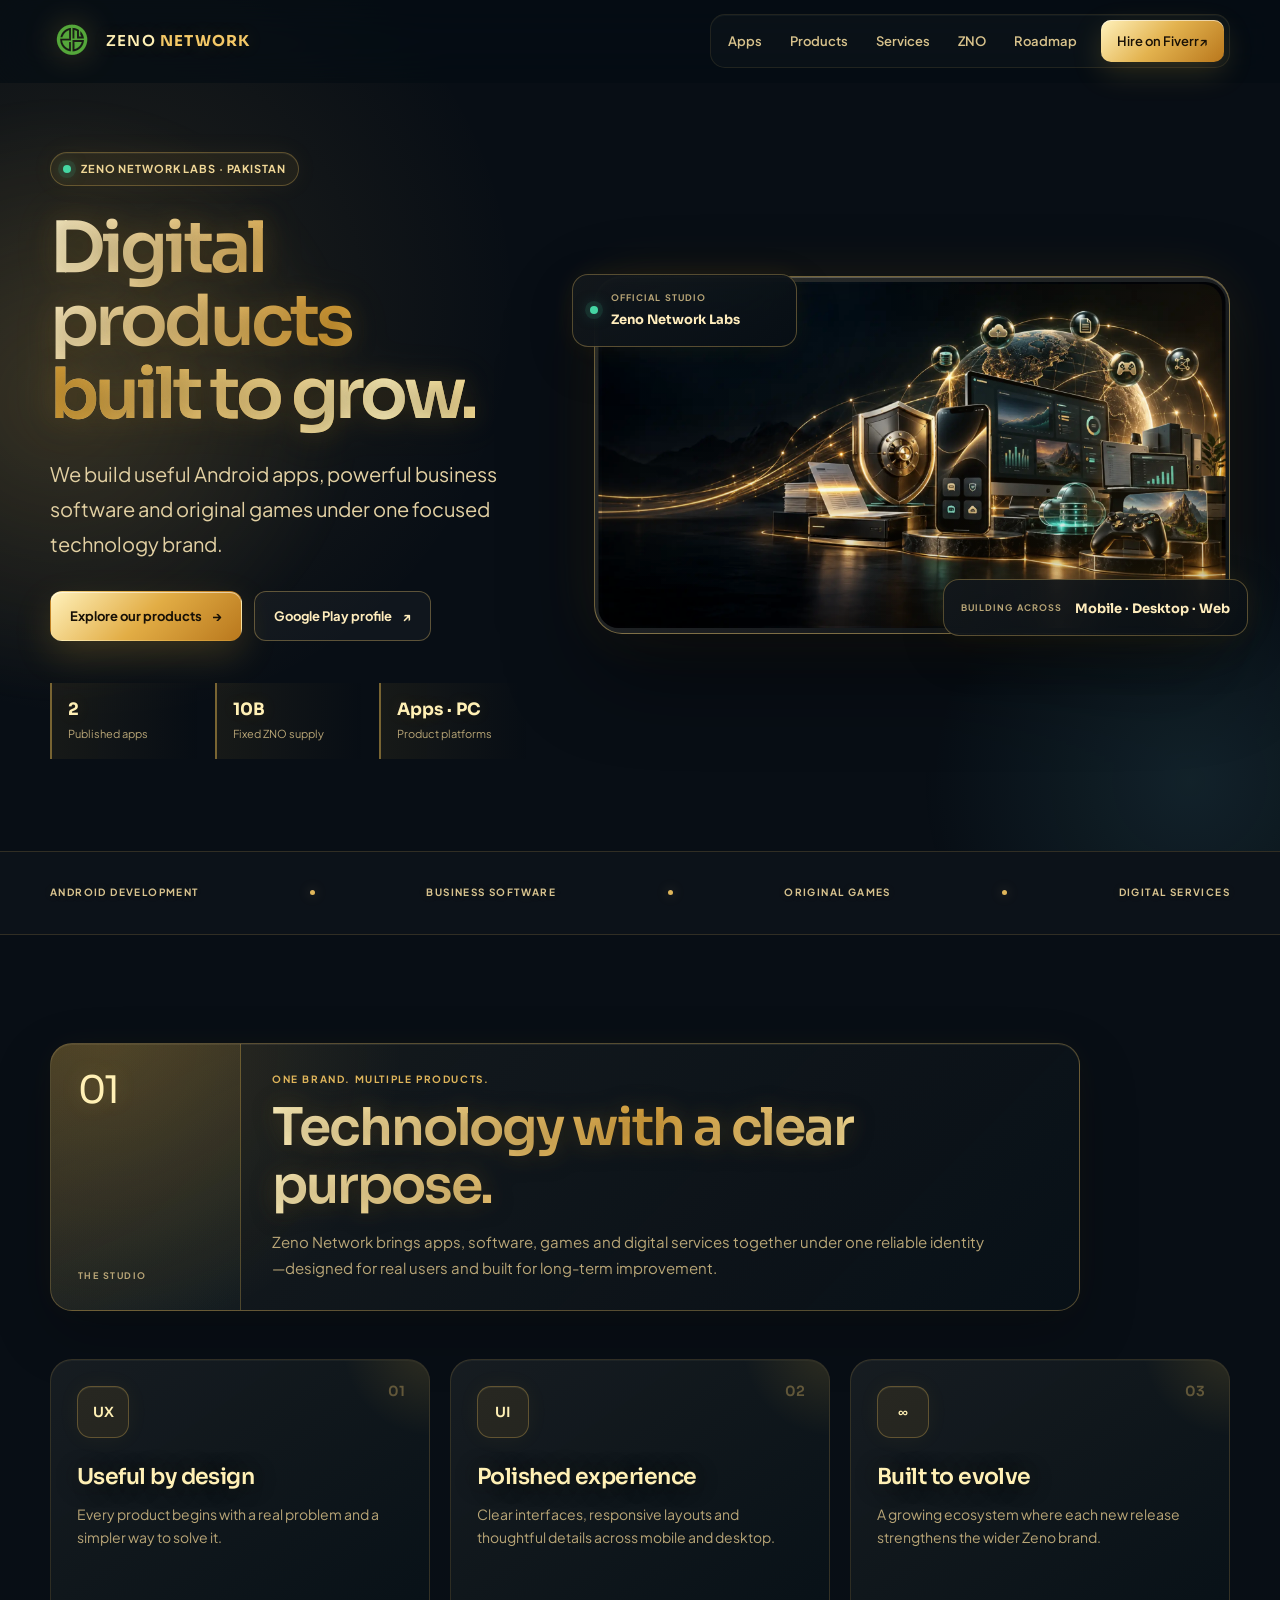
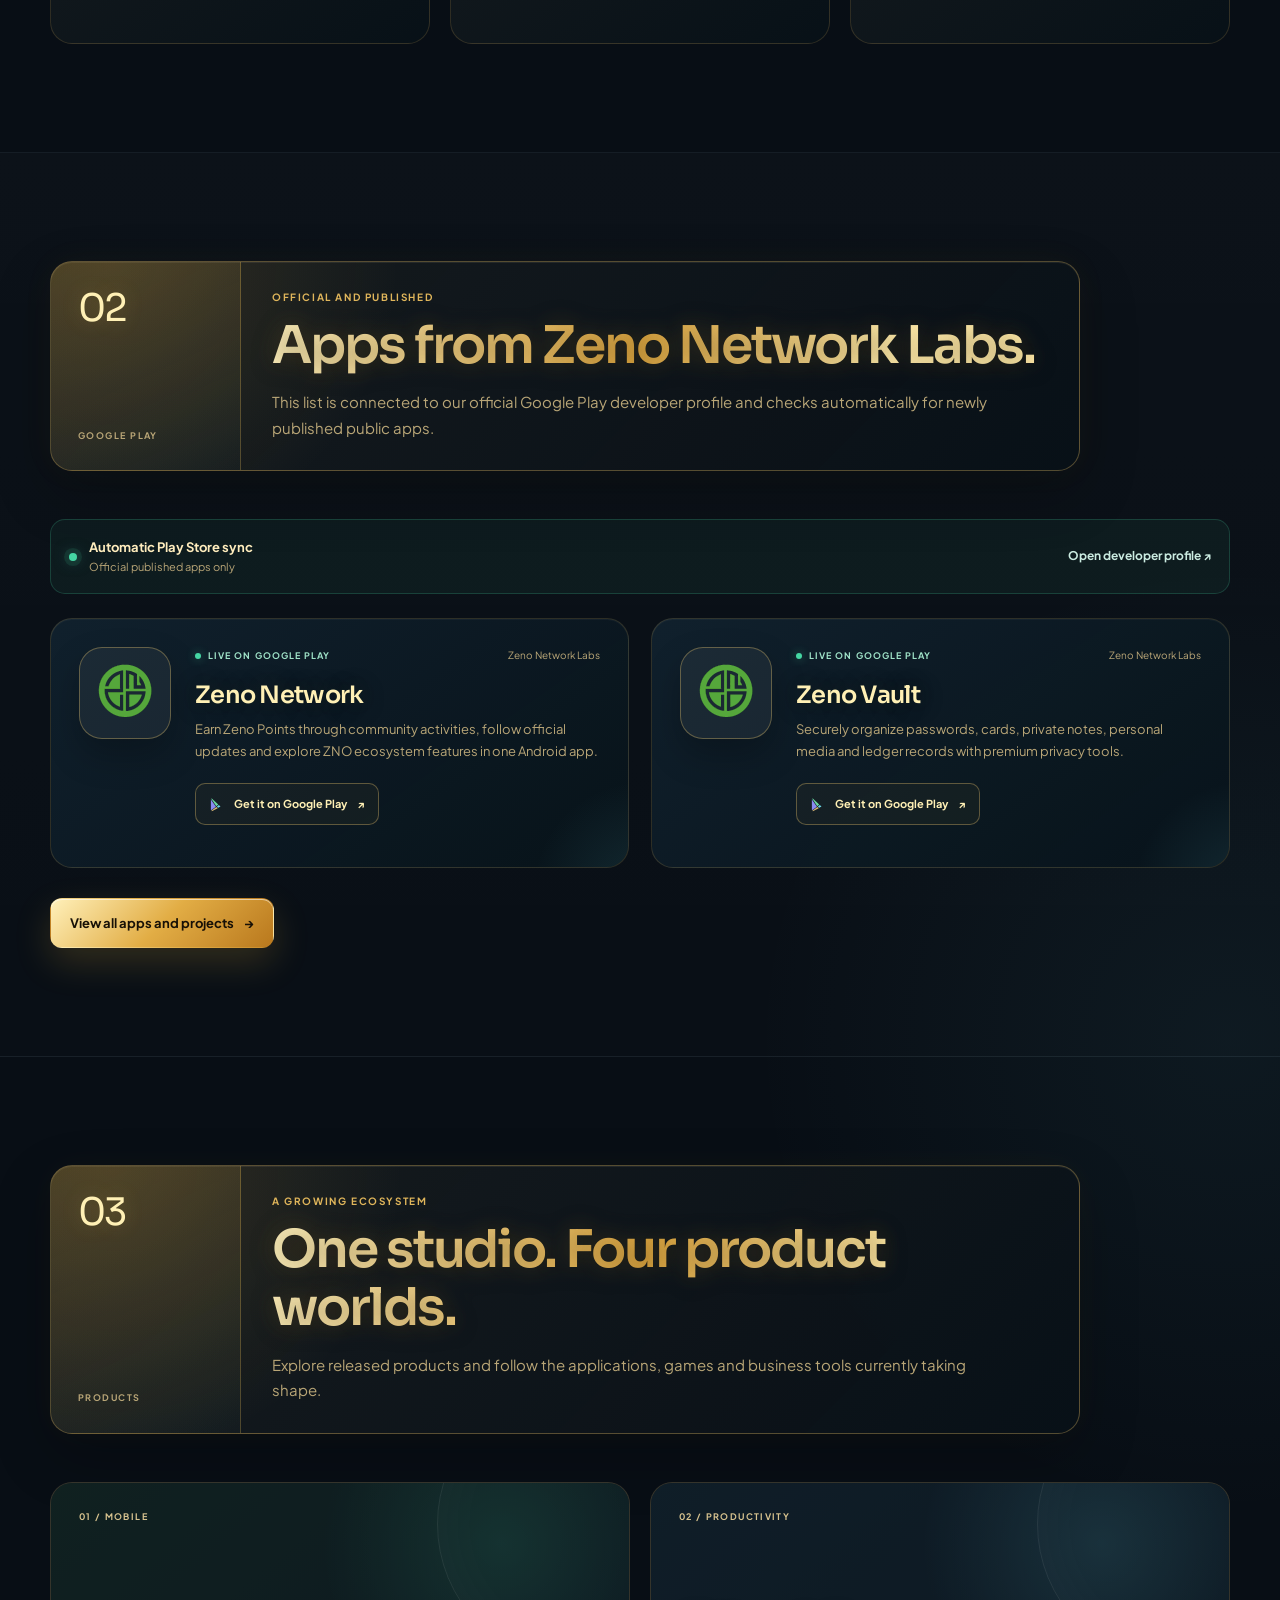
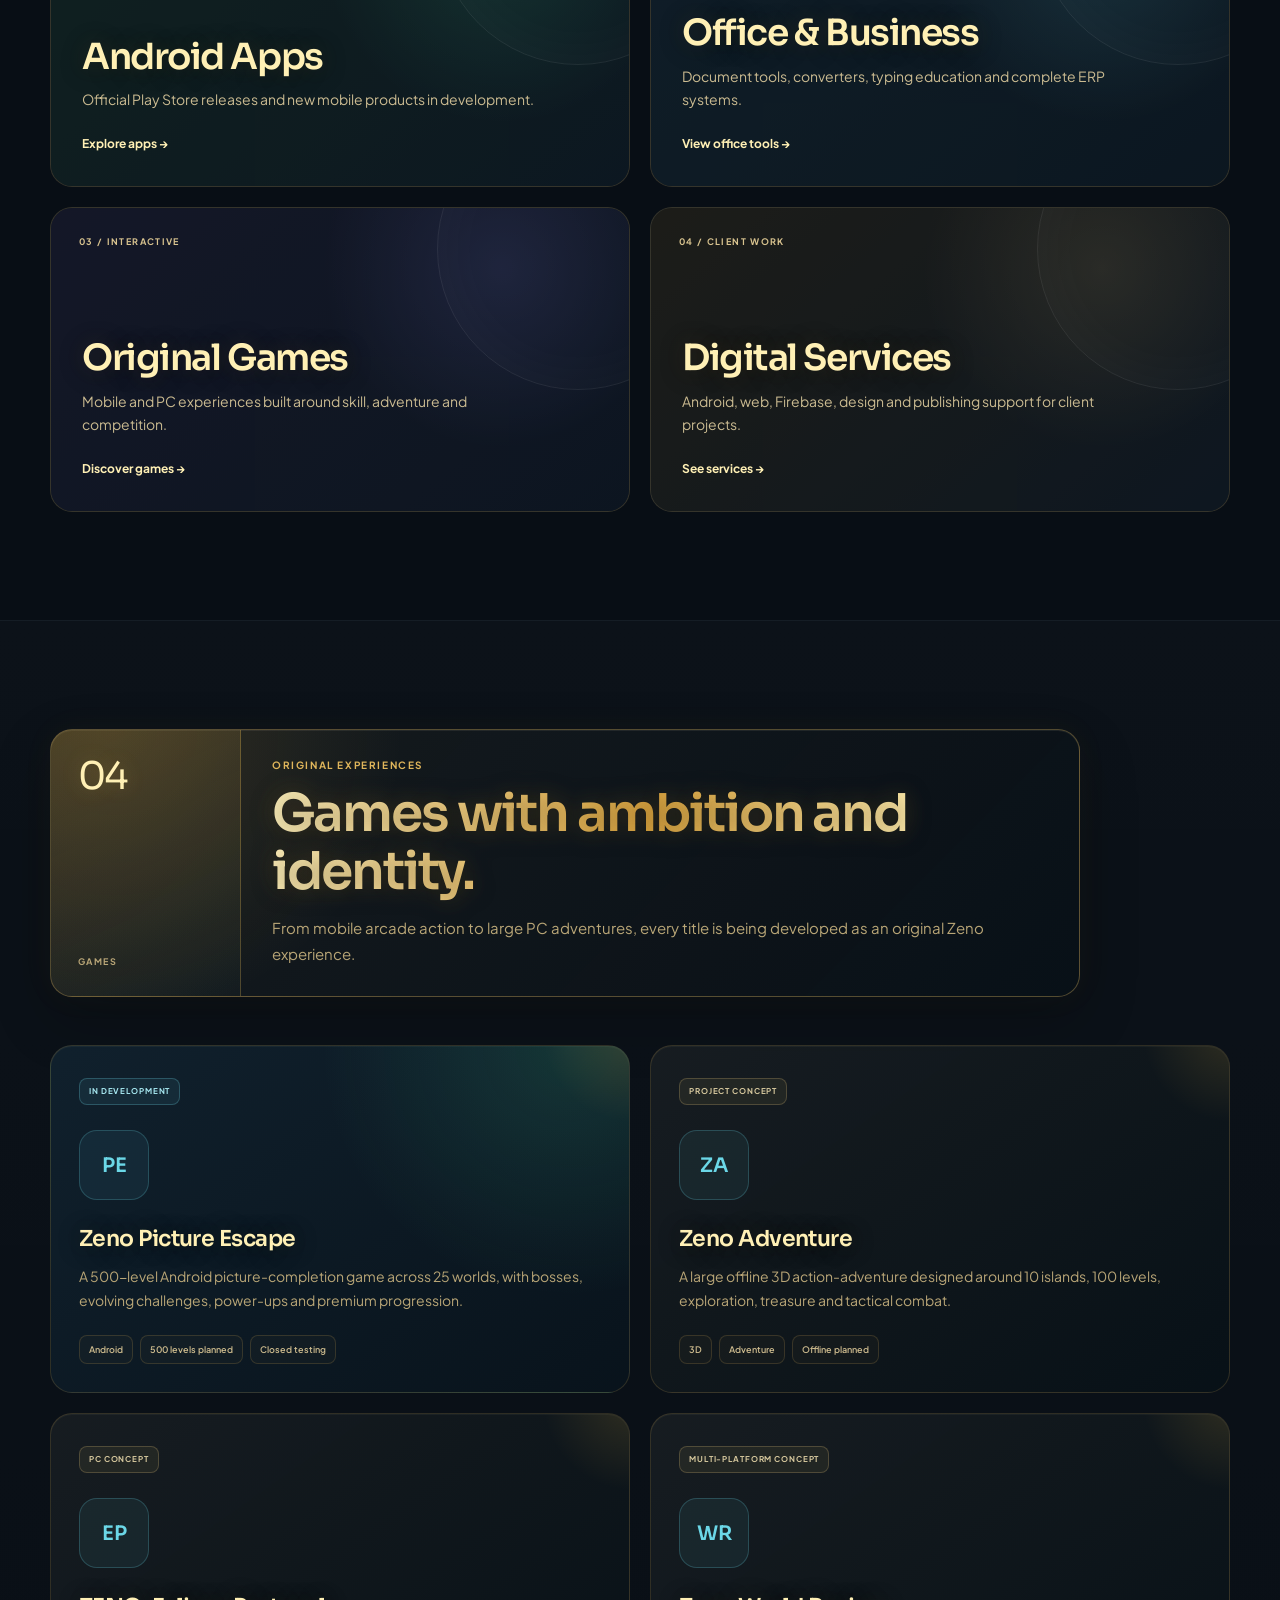
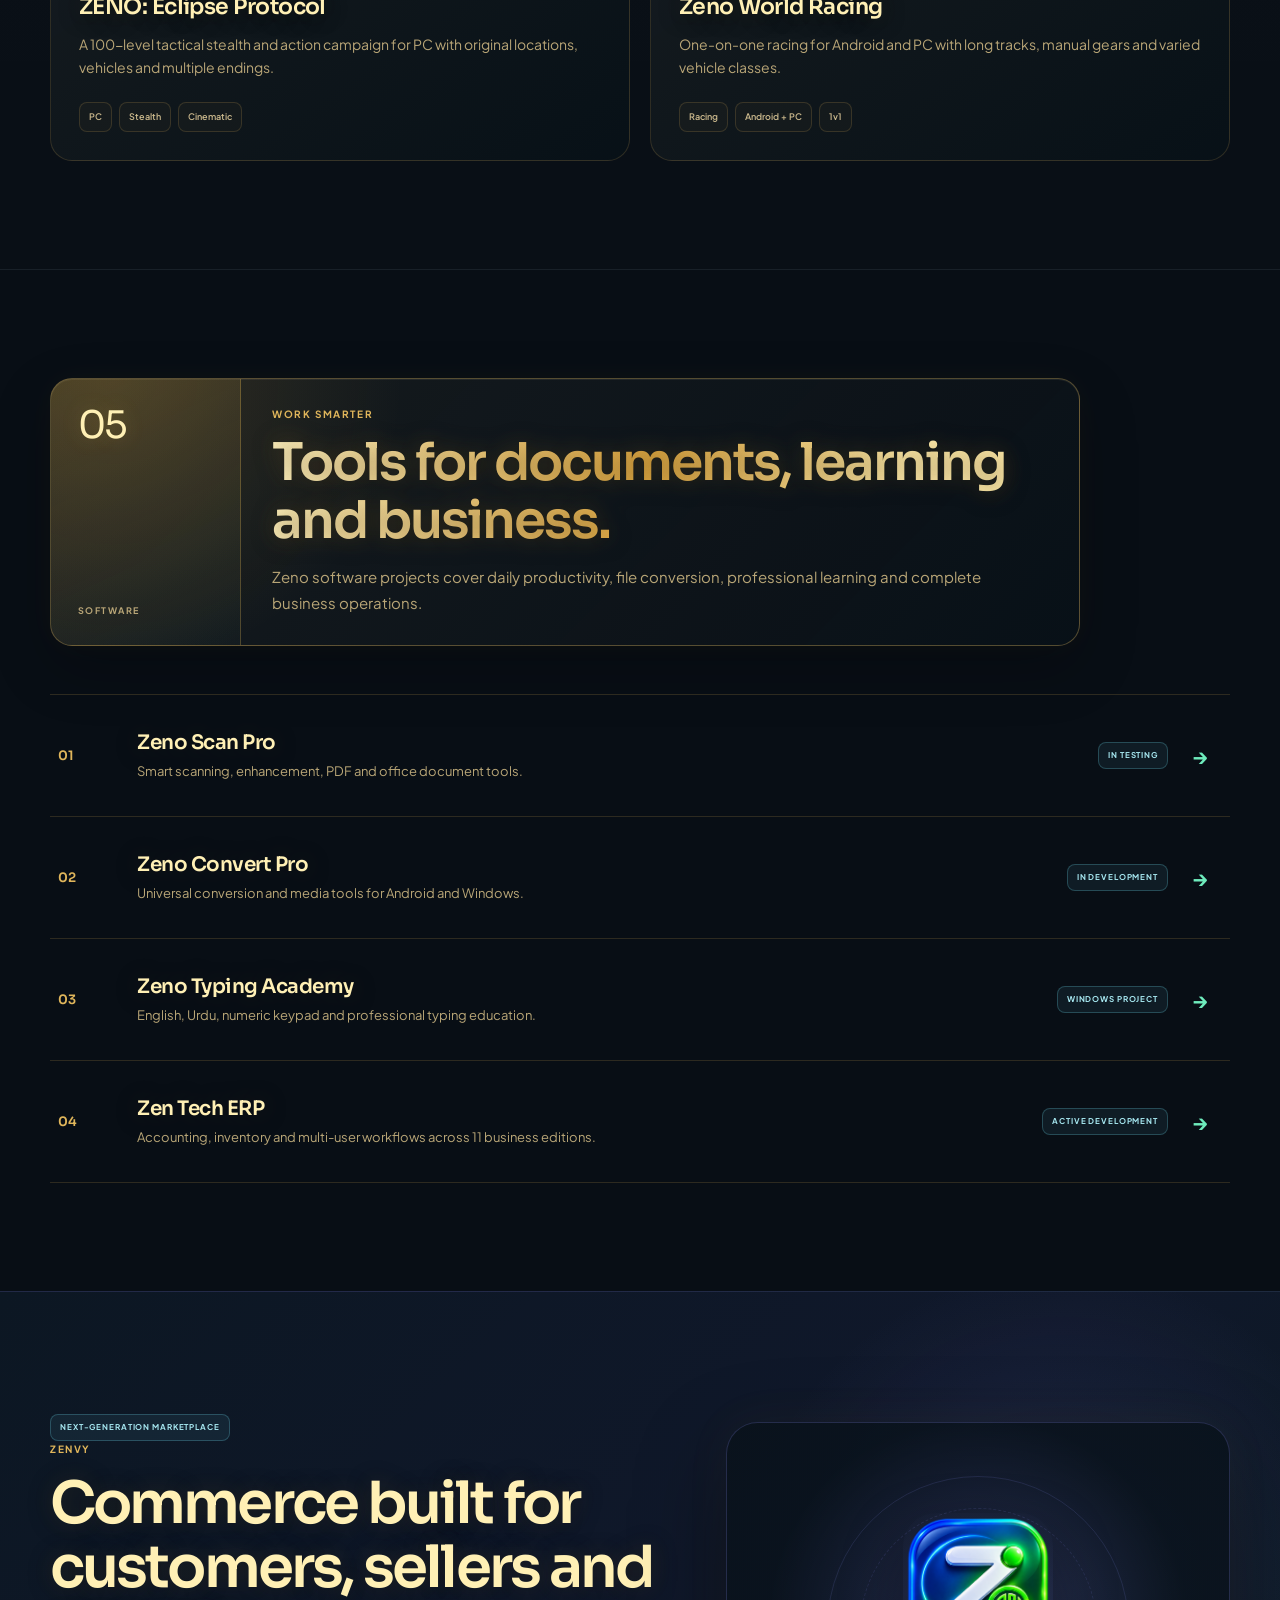
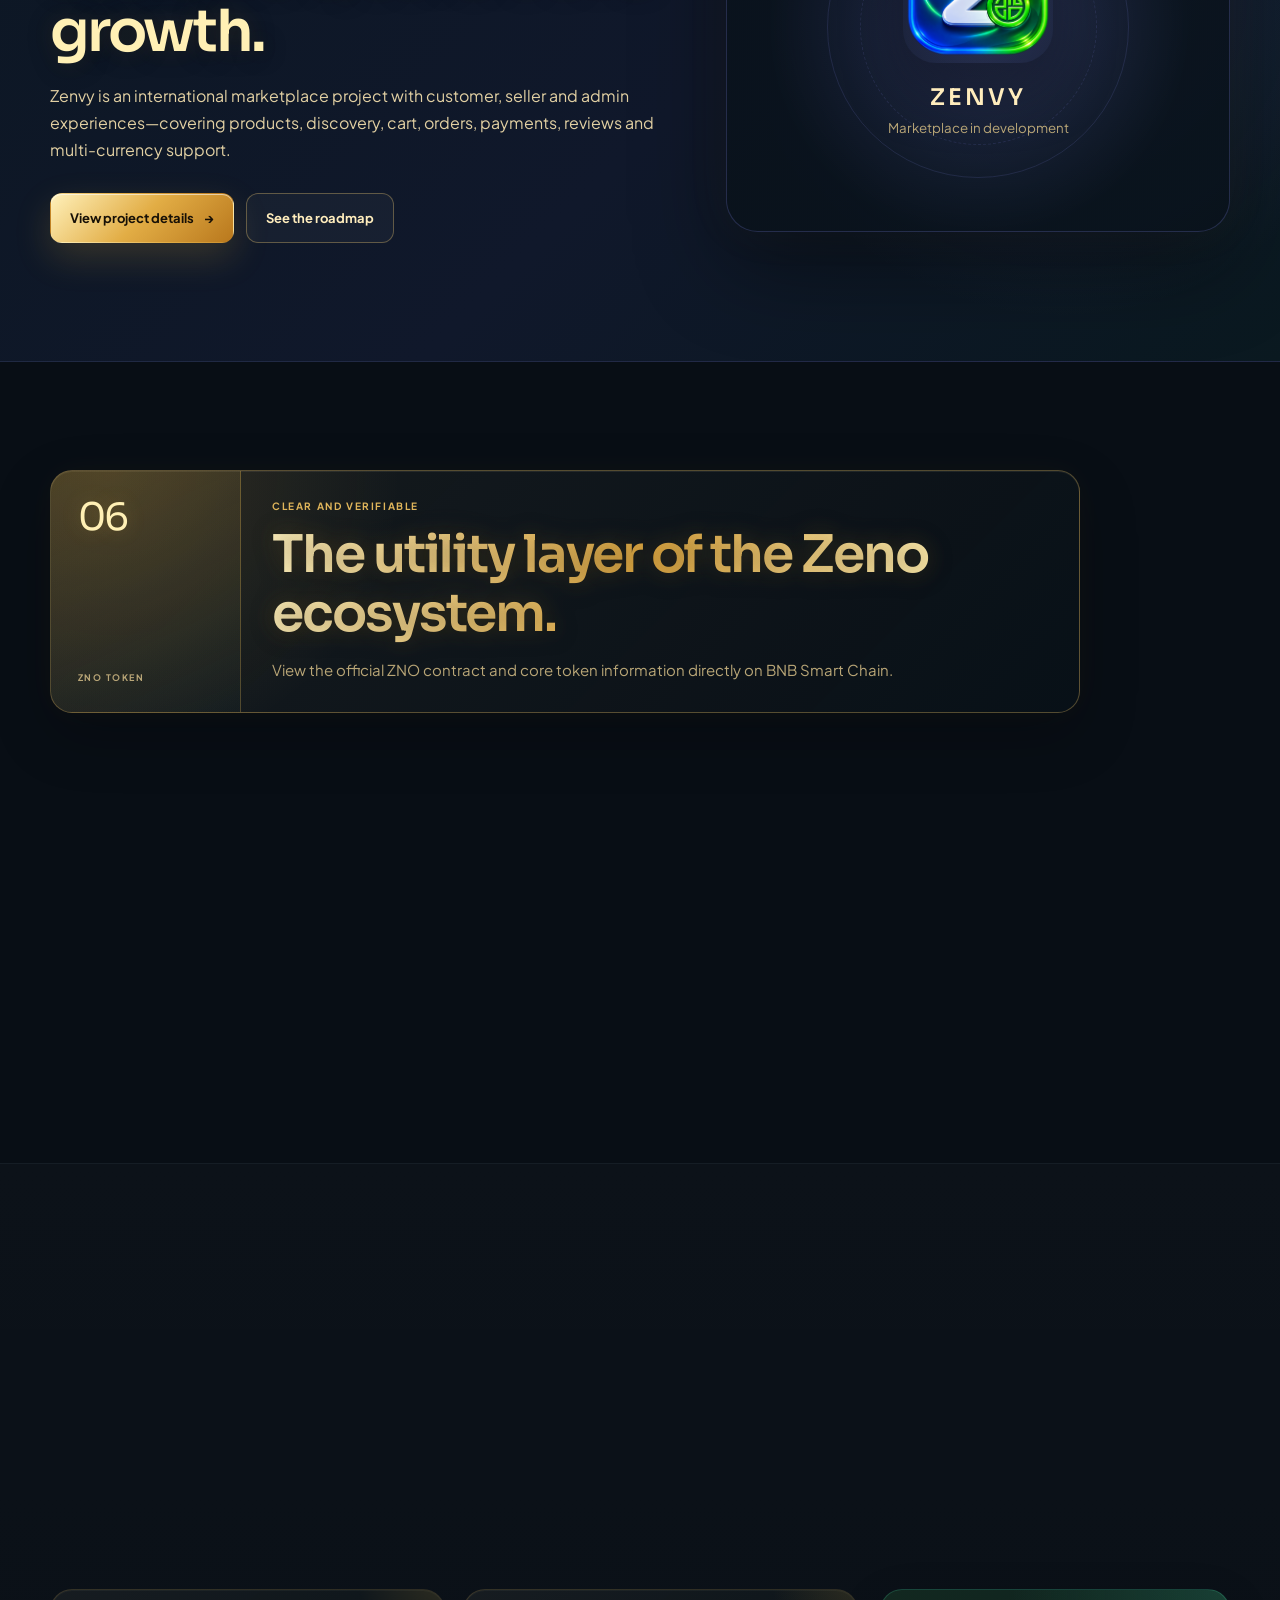
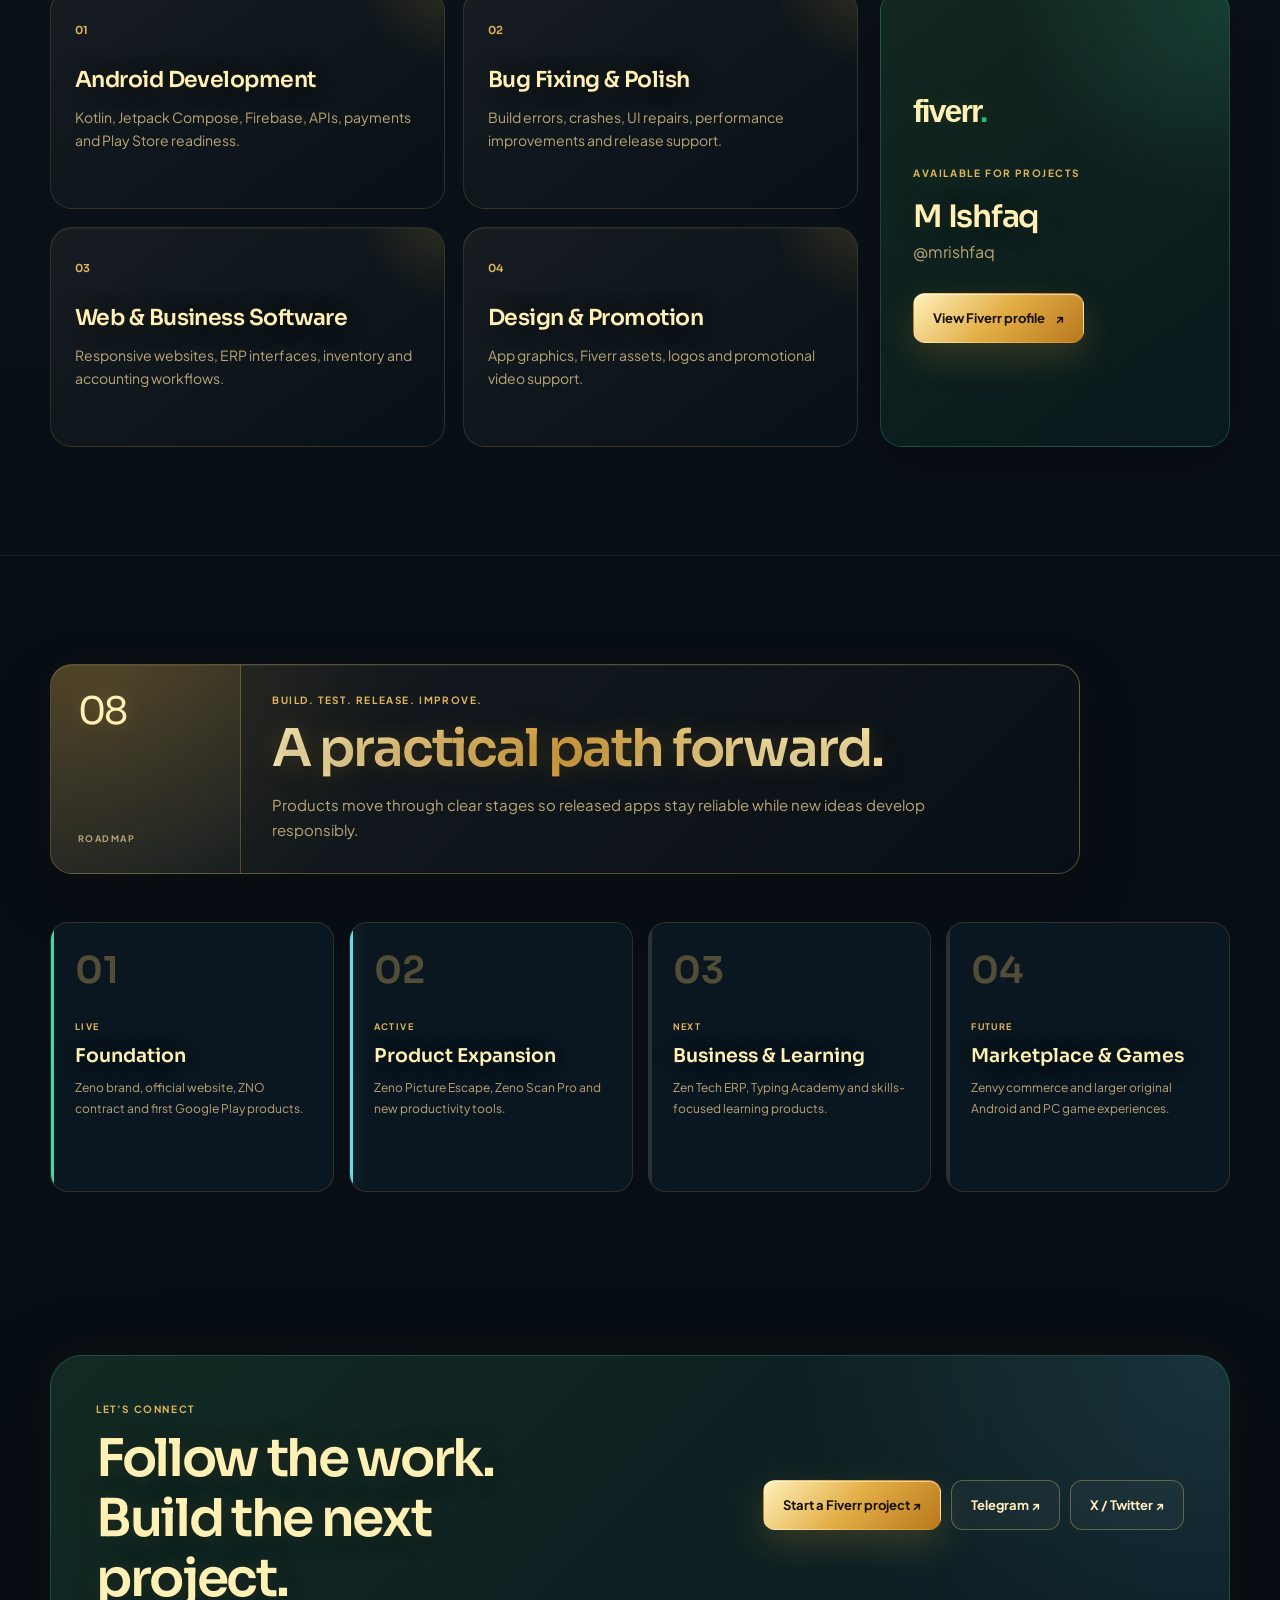
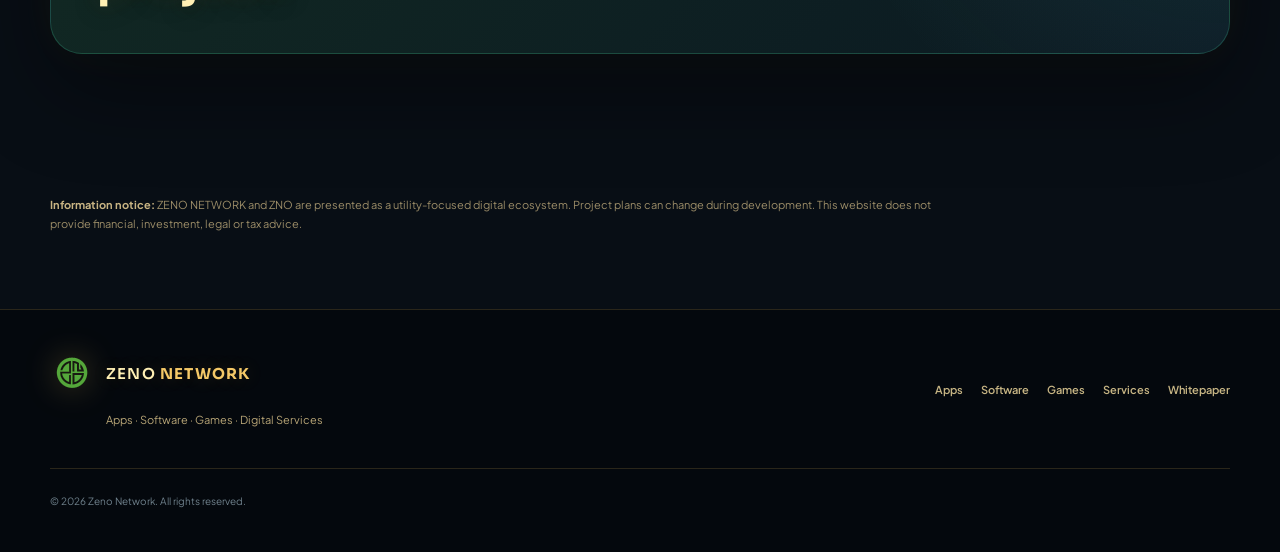
==== commit 65bb7ca2: "Polish Zeno Network with gold UI, animated hero banner and navigation" ====
--- a/index.html
+++ b/index.html
@@ -5,15 +5,15 @@
   <meta name="viewport" content="width=device-width,initial-scale=1">
   <title>Zeno Network | Apps, Software, Games & Digital Services</title>
   <meta name="description" content="Zeno Network Labs builds Android apps, business software, games and digital products. Explore official Google Play apps and projects in development.">
-  <meta name="theme-color" content="#071119">
+  <meta name="theme-color" content="#080e15">
   <meta property="og:title" content="Zeno Network | Digital Products Built to Grow">
   <meta property="og:description" content="Official home of Zeno Network Labs apps, software, games and services.">
-  <meta property="og:image" content="https://zenonetwork.xyz/banner.jpeg">
+  <meta property="og:image" content="https://zenonetwork.xyz/zeno-ecosystem-hero-gold.webp">
   <link rel="preconnect" href="https://fonts.googleapis.com">
   <link rel="preconnect" href="https://fonts.gstatic.com" crossorigin>
   <link href="https://fonts.googleapis.com/css2?family=Plus+Jakarta+Sans:wght@400;500;600;700&family=Sora:wght@500;600;700&display=swap" rel="stylesheet">
-  <link rel="stylesheet" href="styles.css?v=20260921">
-  <script src="site.js?v=20260921" defer></script>
+  <link rel="stylesheet" href="styles.css?v=20260921-gold">
+  <script src="site.js?v=20260921-gold" defer></script>
 </head>
 <body>
   <a class="skip-link" href="#main-content">Skip to content</a>
@@ -57,7 +57,7 @@
         </div>
         <div class="hero-media reveal">
           <div class="hero-image-frame">
-            <img src="banner.jpeg" alt="Zeno Network digital ecosystem" width="1536" height="1024">
+            <img src="zeno-ecosystem-hero-gold.webp" alt="Zeno Network ecosystem of apps, secure tools, business software and games" width="1920" height="1080" fetchpriority="high" decoding="async">
           </div>
           <div class="media-card media-card-top"><span class="signal-dot"></span><div><small>OFFICIAL STUDIO</small><strong>Zeno Network Labs</strong></div></div>
           <div class="media-card media-card-bottom"><small>BUILDING ACROSS</small><strong>Mobile · Desktop · Web</strong></div>
--- a/styles.css
+++ b/styles.css
@@ -1,22 +1,25 @@
 :root {
   color-scheme: dark;
-  --ink: #f5f7f8;
-  --ink-soft: #c6d0d7;
-  --muted: #8ea0ad;
-  --bg: #071119;
-  --bg-deep: #040b11;
-  --surface: #0d1a24;
-  --surface-2: #11222e;
-  --surface-3: #152a36;
-  --line: rgba(175, 207, 221, .14);
-  --line-strong: rgba(175, 207, 221, .27);
+  --ink: #ffedbd;
+  --ink-soft: #e2d0a3;
+  --muted: #b9a677;
+  --bg: #080e15;
+  --bg-deep: #04080d;
+  --surface: #111922;
+  --surface-2: #17222c;
+  --surface-3: #1b2933;
+  --line: rgba(228, 185, 91, .17);
+  --line-strong: rgba(241, 202, 113, .34);
   --emerald: #45d6a3;
   --emerald-bright: #6eebbc;
   --cyan: #6bd7e7;
-  --gold: #d7b773;
+  --gold: #e0b65b;
+  --gold-bright: #fff0b5;
+  --gold-soft: #d8c28c;
+  --gold-deep: #a86e17;
   --violet: #8a8bf2;
   --shadow-sm: 0 16px 45px rgba(0, 0, 0, .2);
-  --shadow-lg: 0 34px 90px rgba(0, 0, 0, .38);
+  --shadow-lg: 0 34px 90px rgba(0, 0, 0, .42), 0 0 48px rgba(224, 182, 91, .055);
   --radius-sm: 14px;
   --radius: 22px;
   --radius-lg: 32px;
@@ -31,7 +34,7 @@
   min-width: 320px;
   color: var(--ink);
   background:
-    radial-gradient(circle at 8% 3%, rgba(69, 214, 163, .08), transparent 23rem),
+    radial-gradient(circle at 8% 3%, rgba(224, 182, 91, .11), transparent 26rem),
     radial-gradient(circle at 96% 26%, rgba(107, 215, 231, .055), transparent 30rem),
     var(--bg);
   font-family: var(--body);
@@ -57,13 +60,18 @@
 button, a { -webkit-tap-highlight-color: transparent; }
 button { color: inherit; }
 :focus-visible { outline: 3px solid var(--cyan); outline-offset: 4px; }
-::selection { background: rgba(69, 214, 163, .3); color: #fff; }
+::selection { background: rgba(255, 219, 132, .88); color: #100c04; }
+
+h1, h2, h3 {
+  color: var(--gold-bright);
+  text-shadow: 0 0 22px rgba(242, 190, 79, .11), 0 2px 24px rgba(0, 0, 0, .34);
+}
 
 .shell { width: min(1180px, calc(100% - 48px)); margin-inline: auto; }
-.skip-link { position: fixed; left: 16px; top: -80px; z-index: 999; padding: 12px 18px; border-radius: 10px; color: #05110d; background: var(--emerald-bright); font-weight: 700; text-decoration: none; }
+.skip-link { position: fixed; left: 16px; top: -80px; z-index: 999; padding: 12px 18px; border-radius: 10px; color: #171006; background: linear-gradient(135deg, #fff1bd, #d89e35); font-weight: 700; text-decoration: none; }
 .skip-link:focus { top: 14px; }
 .scroll-progress { position: fixed; inset: 0 0 auto; height: 3px; z-index: 200; background: transparent; }
-.scroll-progress span { display: block; width: 0; height: 100%; background: linear-gradient(90deg, var(--emerald), var(--cyan), var(--gold)); box-shadow: 0 0 16px rgba(69, 214, 163, .55); }
+.scroll-progress span { display: block; width: 0; height: 100%; background: linear-gradient(90deg, #9f681c, #ffe99e, #55d6c0); box-shadow: 0 0 18px rgba(242, 190, 79, .7); }
 
 .site-header {
   position: fixed;
@@ -74,79 +82,83 @@
   backdrop-filter: blur(20px) saturate(135%);
   transition: background .3s ease, border-color .3s ease, box-shadow .3s ease;
 }
-.site-header.scrolled { background: rgba(5, 13, 19, .93); border-color: var(--line); box-shadow: 0 18px 55px rgba(0,0,0,.28); }
+.site-header.scrolled { background: rgba(5, 10, 15, .94); border-color: rgba(234,193,101,.2); box-shadow: 0 18px 55px rgba(0,0,0,.32), 0 1px rgba(255,228,161,.04); }
 .nav-shell { min-height: 82px; display: flex; align-items: center; justify-content: space-between; gap: 24px; }
-.brand { display: inline-flex; align-items: center; gap: 12px; color: #fff; text-decoration: none; font-family: var(--heading); font-size: 15px; font-weight: 600; letter-spacing: .08em; white-space: nowrap; }
-.brand img { width: 44px; height: 44px; object-fit: contain; filter: drop-shadow(0 0 14px rgba(69,214,163,.3)); }
-.brand strong { color: var(--emerald-bright); font-weight: 700; }
-.primary-nav { display: flex; align-items: center; justify-content: flex-end; gap: 4px; }
-.primary-nav > a { position: relative; min-height: 44px; display: inline-flex; align-items: center; padding: 0 12px; border-radius: 10px; color: #c7d3d9; font-size: 13px; font-weight: 600; text-decoration: none; transition: color .25s ease, background .25s ease, transform .25s ease; }
-.primary-nav > a:hover, .primary-nav > a.active { color: #fff; background: rgba(255,255,255,.055); }
-.primary-nav > a:not(.nav-cta)::after { content: ""; position: absolute; left: 12px; right: 12px; bottom: 5px; height: 2px; border-radius: 2px; background: var(--emerald); transform: scaleX(0); transform-origin: left; transition: transform .25s ease; }
+.brand { display: inline-flex; align-items: center; gap: 12px; color: var(--gold-bright); text-decoration: none; font-family: var(--heading); font-size: 15px; font-weight: 600; letter-spacing: .08em; white-space: nowrap; text-shadow: 0 0 18px rgba(236,187,74,.18); }
+.brand img { width: 44px; height: 44px; object-fit: contain; filter: drop-shadow(0 0 16px rgba(231,185,77,.4)); }
+.brand strong { color: #f4c867; font-weight: 700; }
+.primary-nav { display: flex; align-items: center; justify-content: flex-end; gap: 4px; padding: 5px; border: 1px solid rgba(231,190,101,.11); border-radius: 15px; background: rgba(255,237,189,.025); box-shadow: inset 0 1px rgba(255,244,211,.035); counter-reset: zeno-menu; }
+.primary-nav::before { display: none; }
+.primary-nav > a { position: relative; min-height: 42px; display: inline-flex; align-items: center; padding: 0 12px; border-radius: 10px; color: var(--gold-soft); font-size: 13px; font-weight: 600; text-decoration: none; transition: color .25s ease, background .25s ease, transform .25s ease, border-color .25s ease, box-shadow .25s ease; }
+.primary-nav > a:not(.nav-cta) { counter-increment: zeno-menu; }
+.primary-nav > a:hover, .primary-nav > a.active { color: var(--gold-bright); background: linear-gradient(135deg, rgba(237,193,94,.1), rgba(255,255,255,.025)); text-shadow: 0 0 16px rgba(255,213,112,.2); }
+.primary-nav > a:not(.nav-cta)::after { content: ""; position: absolute; left: 12px; right: 12px; bottom: 4px; height: 2px; border-radius: 2px; background: linear-gradient(90deg, #b8791e, #ffeaa5, #6bd7e7); box-shadow: 0 0 9px rgba(239,191,82,.42); transform: scaleX(0); transform-origin: left; transition: transform .25s ease; }
 .primary-nav > a:hover::after, .primary-nav > a.active::after { transform: scaleX(1); }
-.primary-nav .nav-cta { margin-left: 8px; padding-inline: 16px; color: #06120e; background: linear-gradient(135deg, var(--emerald-bright), var(--cyan)); box-shadow: 0 10px 30px rgba(69,214,163,.12); }
-.primary-nav .nav-cta:hover { color: #06120e; background: linear-gradient(135deg, #8bf5cb, #8de5ef); transform: translateY(-2px); }
-.menu-button { display: none; width: 46px; height: 46px; padding: 12px; border: 1px solid var(--line); border-radius: 12px; background: rgba(255,255,255,.04); cursor: pointer; }
-.menu-button span { display: block; width: 100%; height: 2px; margin: 5px 0; border-radius: 2px; background: #fff; transition: transform .25s ease, opacity .25s ease; }
+.primary-nav .nav-cta { margin-left: 8px; padding-inline: 16px; color: #191106; background: linear-gradient(135deg, #fff2bd 0%, #e3b34f 48%, #b9771c 100%); box-shadow: 0 10px 30px rgba(222,169,60,.2), inset 0 1px rgba(255,255,255,.55); text-shadow: none; }
+.primary-nav .nav-cta:hover { color: #110b03; background: linear-gradient(135deg, #fff8dc, #efc76d 52%, #cc8d28); box-shadow: 0 14px 34px rgba(233,184,77,.3); transform: translateY(-2px); }
+.menu-button { display: none; width: 48px; height: 48px; padding: 12px; border: 1px solid rgba(238,199,108,.34); border-radius: 14px; background: linear-gradient(145deg, rgba(245,204,110,.12), rgba(255,255,255,.025)); box-shadow: inset 0 1px rgba(255,242,204,.1), 0 10px 28px rgba(0,0,0,.22); cursor: pointer; transition: border-color .25s ease, background .25s ease, box-shadow .25s ease; }
+.menu-button:hover, .menu-button[aria-expanded="true"] { border-color: rgba(255,222,143,.62); background: rgba(225,174,66,.14); box-shadow: 0 0 28px rgba(228,177,69,.16); }
+.menu-button span { display: block; width: 100%; height: 2px; margin: 5px 0; border-radius: 2px; background: linear-gradient(90deg, #d69e36, #fff0b5); box-shadow: 0 0 8px rgba(246,202,99,.34); transition: transform .25s ease, opacity .25s ease; }
 .menu-button[aria-expanded="true"] span:nth-child(1) { transform: translateY(7px) rotate(45deg); }
 .menu-button[aria-expanded="true"] span:nth-child(2) { opacity: 0; }
 .menu-button[aria-expanded="true"] span:nth-child(3) { transform: translateY(-7px) rotate(-45deg); }
 
 .hero { position: relative; min-height: 830px; display: grid; align-items: center; padding: 152px 0 92px; overflow: hidden; }
 .hero-ambient, .page-hero-ambient { position: absolute; inset: 0; pointer-events: none; overflow: hidden; }
-.hero-ambient::before, .page-hero-ambient::before { content: ""; position: absolute; width: 640px; height: 640px; left: -260px; top: 80px; border-radius: 50%; background: radial-gradient(circle, rgba(69,214,163,.12), transparent 67%); filter: blur(8px); }
+.hero-ambient::before, .page-hero-ambient::before { content: ""; position: absolute; width: 640px; height: 640px; left: -260px; top: 80px; border-radius: 50%; background: radial-gradient(circle, rgba(224,182,91,.15), transparent 67%); filter: blur(8px); }
 .hero-ambient::after, .page-hero-ambient::after { content: ""; position: absolute; width: 560px; height: 560px; right: -190px; bottom: -210px; border-radius: 50%; background: radial-gradient(circle, rgba(107,215,231,.1), transparent 68%); }
-.hero-grid { position: relative; display: grid; grid-template-columns: 1fr .94fr; align-items: center; gap: clamp(48px, 7vw, 94px); }
-.status-pill { width: fit-content; display: inline-flex; align-items: center; gap: 10px; min-height: 34px; padding: 6px 12px; border: 1px solid rgba(69,214,163,.25); border-radius: 999px; color: #bcebd9; background: rgba(69,214,163,.07); font-size: 11px; font-weight: 700; letter-spacing: .08em; text-transform: uppercase; }
+.hero-grid { position: relative; display: grid; grid-template-columns: minmax(0,.86fr) minmax(0,1.14fr); align-items: center; gap: clamp(38px, 5vw, 68px); }
+.status-pill { width: fit-content; display: inline-flex; align-items: center; gap: 10px; min-height: 34px; padding: 6px 12px; border: 1px solid rgba(232,189,93,.3); border-radius: 999px; color: #f0d797; background: rgba(221,170,62,.075); font-size: 11px; font-weight: 700; letter-spacing: .08em; text-transform: uppercase; box-shadow: inset 0 1px rgba(255,242,202,.05), 0 0 24px rgba(223,174,66,.06); }
 .status-pill > span, .signal-dot { width: 8px; height: 8px; flex: 0 0 8px; border-radius: 50%; background: var(--emerald); box-shadow: 0 0 0 5px rgba(69,214,163,.1), 0 0 15px rgba(69,214,163,.5); animation: signalPulse 2.4s ease-in-out infinite; }
-.hero h1, .page-hero h1 { margin: 26px 0 24px; font-family: var(--heading); font-size: clamp(50px, 6.1vw, 82px); line-height: 1.04; letter-spacing: -.055em; font-weight: 600; }
-.hero h1 em, .page-hero h1 em { font-style: normal; color: var(--emerald-bright); background: linear-gradient(95deg, var(--emerald-bright), var(--cyan)); background-clip: text; -webkit-background-clip: text; -webkit-text-fill-color: transparent; }
+.hero h1, .page-hero h1 { margin: 26px 0 24px; font-family: var(--heading); font-size: clamp(50px, 5.5vw, 78px); line-height: 1.04; letter-spacing: -.055em; font-weight: 600; color: var(--gold-bright); background: linear-gradient(105deg, #fff4cc 0%, #d89e35 28%, #fff0b0 49%, #c98c28 72%, #ffe9a0 100%); background-size: 220% auto; background-clip: text; -webkit-background-clip: text; -webkit-text-fill-color: transparent; filter: drop-shadow(0 0 18px rgba(233,181,63,.14)); animation: goldShimmer 8s linear infinite; }
+.hero h1 em, .page-hero h1 em { font-style: normal; color: var(--gold-bright); background: linear-gradient(95deg, #d29a32, #fff3bd 42%, #e5b64f 72%, #73dec9); background-size: 190% auto; background-clip: text; -webkit-background-clip: text; -webkit-text-fill-color: transparent; }
 .hero-lead { max-width: 650px; margin: 0; color: var(--ink-soft); font-size: clamp(17px, 1.7vw, 20px); line-height: 1.75; }
 .hero-actions { display: flex; flex-wrap: wrap; gap: 12px; margin-top: 30px; }
 .button { min-height: 50px; display: inline-flex; align-items: center; justify-content: center; gap: 10px; padding: 12px 19px; border: 1px solid transparent; border-radius: 12px; font-size: 13px; font-weight: 700; text-decoration: none; cursor: pointer; transition: transform .25s ease, background .25s ease, border-color .25s ease, box-shadow .25s ease; }
 .button:hover { transform: translateY(-3px); }
 .button:active { transform: translateY(0) scale(.98); }
-.button-primary { color: #06120e; background: linear-gradient(135deg, var(--emerald-bright), var(--cyan)); box-shadow: 0 14px 36px rgba(69,214,163,.14); }
-.button-primary:hover { color: #06120e; box-shadow: 0 18px 40px rgba(69,214,163,.22); }
+.button-primary { color: #171006; background: linear-gradient(135deg, #fff1bb, #e2ad45 50%, #b9781d); box-shadow: 0 14px 36px rgba(222,168,55,.2), inset 0 1px rgba(255,255,255,.55); }
+.button-primary:hover { color: #110b03; background: linear-gradient(135deg, #fff8dc, #efc76d 52%, #c98b28); box-shadow: 0 18px 42px rgba(230,179,68,.31); }
 .button-secondary { color: var(--ink); border-color: var(--line-strong); background: rgba(255,255,255,.035); }
-.button-secondary:hover { border-color: rgba(107,215,231,.42); background: rgba(255,255,255,.065); }
+.button-secondary:hover { border-color: rgba(246,205,108,.52); background: rgba(225,176,67,.08); box-shadow: 0 0 24px rgba(224,173,61,.08); }
 .hero-proof { display: grid; grid-template-columns: repeat(3, 1fr); gap: 14px; margin-top: 42px; }
-.hero-proof > div { padding: 16px 16px 15px; border-left: 2px solid rgba(69,214,163,.35); background: linear-gradient(90deg, rgba(255,255,255,.035), transparent); }
-.hero-proof strong { display: block; color: #fff; font-family: var(--heading); font-size: 17px; line-height: 1.25; }
+.hero-proof > div { padding: 16px 16px 15px; border-left: 2px solid rgba(231,185,80,.5); background: linear-gradient(90deg, rgba(229,179,69,.07), transparent); }
+.hero-proof strong { display: block; color: var(--gold-bright); font-family: var(--heading); font-size: 17px; line-height: 1.25; text-shadow: 0 0 15px rgba(231,180,66,.14); }
 .hero-proof span { display: block; margin-top: 5px; color: var(--muted); font-size: 11px; }
-.hero-media { position: relative; min-height: 520px; display: grid; place-items: center; }
-.hero-image-frame { position: relative; width: min(100%, 545px); aspect-ratio: 1.04; padding: 10px; border: 1px solid var(--line-strong); border-radius: 30px; background: linear-gradient(145deg, rgba(255,255,255,.1), rgba(255,255,255,.02)); box-shadow: var(--shadow-lg); transform: perspective(1100px) rotateY(-4deg) rotateX(2deg); overflow: hidden; }
-.hero-image-frame::after { content: ""; position: absolute; inset: 10px; border-radius: 21px; background: linear-gradient(140deg, transparent 42%, rgba(69,214,163,.16)); pointer-events: none; }
-.hero-image-frame img { width: 100%; height: 100%; border-radius: 21px; object-fit: cover; }
-.media-card { position: absolute; display: flex; align-items: center; gap: 13px; min-width: 225px; padding: 15px 17px; border: 1px solid var(--line-strong); border-radius: 16px; background: rgba(9, 21, 29, .9); box-shadow: var(--shadow-sm); backdrop-filter: blur(16px); }
+.hero-media { position: relative; min-height: 470px; display: grid; place-items: center; isolation: isolate; }
+.hero-image-frame { position: relative; width: min(100%, 690px); aspect-ratio: 16 / 9; padding: 7px; border: 1px solid rgba(245,204,109,.42); border-radius: 28px; background: linear-gradient(145deg, rgba(255,239,191,.15), rgba(126,85,21,.03)); box-shadow: 0 38px 90px rgba(0,0,0,.48), 0 0 58px rgba(224,173,61,.11), inset 0 1px rgba(255,244,213,.25); overflow: hidden; animation: heroFrameFloat 7s ease-in-out infinite; }
+.hero-image-frame::before { content: ""; position: absolute; z-index: 2; top: -35%; bottom: -35%; left: -45%; width: 24%; background: linear-gradient(90deg, transparent, rgba(255,232,166,.26), transparent); filter: blur(8px); transform: skewX(-16deg); animation: bannerSweep 7.5s ease-in-out infinite; pointer-events: none; }
+.hero-image-frame::after { content: ""; position: absolute; z-index: 1; inset: 7px; border-radius: 20px; background: linear-gradient(105deg, rgba(2,7,11,.14), transparent 38%, rgba(234,184,70,.1)), linear-gradient(to top, rgba(0,0,0,.2), transparent 45%); box-shadow: inset 0 0 36px rgba(0,0,0,.22); pointer-events: none; }
+.hero-image-frame img { width: 100%; height: 100%; border-radius: 20px; object-fit: cover; object-position: center; transform: scale(1.012); animation: heroCinematic 15s ease-in-out infinite alternate; }
+.media-card { position: absolute; z-index: 3; display: flex; align-items: center; gap: 13px; min-width: 225px; padding: 15px 17px; border: 1px solid rgba(241,200,104,.32); border-radius: 16px; background: linear-gradient(145deg, rgba(19,24,28,.92), rgba(8,15,21,.88)); box-shadow: var(--shadow-sm), 0 0 28px rgba(225,174,66,.08); backdrop-filter: blur(18px) saturate(130%); }
 .media-card small { display: block; color: var(--muted); font-size: 9px; font-weight: 700; letter-spacing: .12em; }
 .media-card strong { display: block; margin-top: 3px; font-family: var(--heading); font-size: 13px; }
 .media-card-top { left: -22px; top: 54px; }
 .media-card-bottom { right: -18px; bottom: 54px; }
 
 .trust-strip { border-block: 1px solid var(--line); background: rgba(255,255,255,.018); }
-.trust-grid { min-height: 82px; display: flex; align-items: center; justify-content: space-between; gap: 18px; color: #93a6b1; font-size: 10px; font-weight: 700; letter-spacing: .14em; }
+.trust-grid { min-height: 82px; display: flex; align-items: center; justify-content: space-between; gap: 18px; color: #d8c38f; font-size: 10px; font-weight: 700; letter-spacing: .14em; text-shadow: 0 0 14px rgba(230,180,67,.11); }
 .trust-grid i { width: 5px; height: 5px; flex: 0 0 5px; border-radius: 50%; background: var(--gold); box-shadow: 0 0 12px rgba(215,183,115,.4); }
 
 .section { position: relative; padding: 108px 0; }
 .section-tinted { border-block: 1px solid rgba(175,207,221,.07); background: linear-gradient(180deg, rgba(255,255,255,.018), rgba(255,255,255,.006)); }
-.section-heading { display: grid; grid-template-columns: 190px 1fr; max-width: 1030px; margin-bottom: 48px; border: 1px solid var(--line-strong); border-radius: var(--radius); background: linear-gradient(135deg, rgba(17,34,46,.88), rgba(9,20,28,.75)); box-shadow: inset 0 1px rgba(255,255,255,.045), var(--shadow-sm); overflow: hidden; }
-.heading-index { min-height: 100%; display: flex; flex-direction: column; align-items: flex-start; justify-content: space-between; padding: 27px; border-right: 1px solid var(--line); background: linear-gradient(155deg, rgba(69,214,163,.11), rgba(107,215,231,.025)); }
-.heading-index span { font-family: var(--heading); font-size: 38px; color: var(--emerald-bright); line-height: 1; letter-spacing: -.04em; }
+.section-heading { display: grid; grid-template-columns: 190px 1fr; max-width: 1030px; margin-bottom: 48px; border: 1px solid rgba(238,196,99,.32); border-radius: var(--radius); background: radial-gradient(circle at 6% 0%, rgba(229,179,67,.14), transparent 29%), linear-gradient(135deg, rgba(24,28,31,.94), rgba(8,17,24,.84)); box-shadow: inset 0 1px rgba(255,241,200,.08), 0 22px 58px rgba(0,0,0,.24), 0 0 34px rgba(224,174,62,.045); overflow: hidden; }
+.heading-index { min-height: 100%; display: flex; flex-direction: column; align-items: flex-start; justify-content: space-between; padding: 27px; border-right: 1px solid rgba(235,190,88,.24); background: linear-gradient(155deg, rgba(223,172,59,.18), rgba(107,215,231,.025)); }
+.heading-index span { font-family: var(--heading); font-size: 38px; color: var(--gold-bright); line-height: 1; letter-spacing: -.04em; text-shadow: 0 0 20px rgba(239,191,78,.24); }
 .heading-index small { color: var(--muted); font-size: 9px; font-weight: 700; letter-spacing: .16em; }
 .section-heading > div:last-child { padding: 27px 31px 30px; }
 .overline { margin: 0 0 11px; color: var(--gold); font-size: 10px; font-weight: 700; letter-spacing: .16em; text-transform: uppercase; }
-.section-heading h2 { margin: 0 0 14px; font-family: var(--heading); font-size: clamp(30px, 4.3vw, 52px); line-height: 1.12; letter-spacing: -.04em; font-weight: 600; }
+.section-heading h2 { width: fit-content; margin: 0 0 14px; font-family: var(--heading); font-size: clamp(30px, 4.3vw, 52px); line-height: 1.12; letter-spacing: -.04em; font-weight: 600; color: var(--gold-bright); background: linear-gradient(100deg, #fff2bf, #dca641 48%, #ffebaa 80%); background-clip: text; -webkit-background-clip: text; -webkit-text-fill-color: transparent; filter: drop-shadow(0 0 13px rgba(232,181,66,.1)); }
 .section-heading p:last-child { max-width: 720px; margin: 0; color: var(--muted); font-size: 15px; }
 
 .feature-grid { display: grid; grid-template-columns: repeat(3, 1fr); gap: 20px; }
-.premium-card, .portfolio-card, .showcase-card, .service-card { position: relative; border: 1px solid var(--line); border-radius: var(--radius); background: linear-gradient(145deg, rgba(17,34,46,.84), rgba(9,20,28,.88)); box-shadow: inset 0 1px rgba(255,255,255,.035); overflow: hidden; transition: transform .35s cubic-bezier(.2,.8,.2,1), border-color .35s ease, box-shadow .35s ease; }
-.premium-card::before, .portfolio-card::before, .showcase-card::before, .service-card::before { content: ""; position: absolute; width: 190px; height: 190px; right: -100px; top: -110px; border-radius: 50%; background: radial-gradient(circle, rgba(69,214,163,.13), transparent 68%); transition: transform .45s ease; }
-.premium-card:hover, .portfolio-card:hover, .showcase-card:hover, .service-card:hover { transform: translateY(-7px); border-color: rgba(107,215,231,.33); box-shadow: 0 25px 55px rgba(0,0,0,.24); }
+.premium-card, .portfolio-card, .showcase-card, .service-card { position: relative; border: 1px solid var(--line); border-radius: var(--radius); background: linear-gradient(145deg, rgba(25,30,34,.9), rgba(8,17,24,.92)); box-shadow: inset 0 1px rgba(255,239,194,.045); overflow: hidden; transition: transform .35s cubic-bezier(.2,.8,.2,1), border-color .35s ease, box-shadow .35s ease; }
+.premium-card::before, .portfolio-card::before, .showcase-card::before, .service-card::before { content: ""; position: absolute; width: 190px; height: 190px; right: -100px; top: -110px; border-radius: 50%; background: radial-gradient(circle, rgba(224,175,63,.16), transparent 68%); transition: transform .45s ease; }
+.premium-card:hover, .portfolio-card:hover, .showcase-card:hover, .service-card:hover { transform: translateY(-7px); border-color: rgba(240,199,104,.4); box-shadow: 0 25px 55px rgba(0,0,0,.27), 0 0 30px rgba(224,173,61,.055); }
 .premium-card:hover::before, .portfolio-card:hover::before, .showcase-card:hover::before, .service-card:hover::before { transform: scale(1.4); }
 .premium-card { min-height: 285px; padding: 26px; }
-.card-number { position: absolute; right: 24px; top: 22px; color: rgba(255,255,255,.16); font: 600 14px var(--heading); }
-.card-icon, .portfolio-icon { width: 52px; height: 52px; display: grid; place-items: center; border: 1px solid rgba(69,214,163,.24); border-radius: 14px; color: var(--emerald-bright); background: rgba(69,214,163,.075); font: 600 14px var(--heading); }
+.card-number { position: absolute; right: 24px; top: 22px; color: rgba(247,207,115,.33); font: 600 14px var(--heading); }
+.card-icon, .portfolio-icon { width: 52px; height: 52px; display: grid; place-items: center; border: 1px solid rgba(235,191,89,.3); border-radius: 14px; color: var(--gold-bright); background: rgba(222,170,57,.09); font: 600 14px var(--heading); box-shadow: inset 0 1px rgba(255,240,195,.06), 0 0 22px rgba(225,175,63,.055); }
 .premium-card h3, .portfolio-card h3, .showcase-card h3, .service-card h3 { position: relative; margin: 25px 0 11px; font: 600 22px/1.3 var(--heading); letter-spacing: -.025em; }
 .premium-card p, .portfolio-card p, .showcase-card p, .service-card p { position: relative; margin: 0; color: var(--muted); font-size: 14px; }
 
@@ -156,7 +168,7 @@
 .sync-bar strong { font-size: 13px; }
 .sync-bar small { color: var(--muted); font-size: 11px; }
 .sync-bar > a { color: #cbece1; font-size: 12px; font-weight: 700; text-decoration: none; }
-.sync-bar > a:hover { color: #fff; }
+.sync-bar > a:hover { color: var(--gold-bright); }
 .app-grid { display: grid; grid-template-columns: repeat(2, minmax(0, 1fr)); gap: 22px; }
 .play-app-card { position: relative; min-height: 250px; display: grid; grid-template-columns: 92px 1fr; gap: 24px; align-items: start; padding: 28px; border: 1px solid var(--line); border-radius: var(--radius); background: linear-gradient(145deg, rgba(17,34,46,.95), rgba(8,19,26,.92)); box-shadow: inset 0 1px rgba(255,255,255,.04); overflow: hidden; transition: transform .35s cubic-bezier(.2,.8,.2,1), border-color .35s ease, box-shadow .35s ease; }
 .play-app-card::after { content: ""; position: absolute; width: 230px; height: 230px; right: -130px; bottom: -140px; border-radius: 50%; background: radial-gradient(circle, rgba(107,215,231,.12), transparent 68%); }
@@ -170,7 +182,7 @@
 .play-app-meta small { color: var(--muted); font-size: 10px; }
 .play-app-card h3 { margin: 16px 0 8px; font: 600 24px/1.25 var(--heading); letter-spacing: -.03em; }
 .play-app-card p { margin: 0 0 21px; color: var(--muted); font-size: 13px; line-height: 1.7; }
-.store-link { min-height: 42px; width: fit-content; display: inline-flex; align-items: center; gap: 10px; padding: 9px 13px; border: 1px solid var(--line-strong); border-radius: 10px; color: #fff; background: rgba(255,255,255,.035); font-size: 11px; font-weight: 700; text-decoration: none; transition: background .25s ease, border-color .25s ease, transform .25s ease; }
+.store-link { min-height: 42px; width: fit-content; display: inline-flex; align-items: center; gap: 10px; padding: 9px 13px; border: 1px solid var(--line-strong); border-radius: 10px; color: var(--gold-bright); background: rgba(226,177,68,.045); font-size: 11px; font-weight: 700; text-decoration: none; transition: background .25s ease, border-color .25s ease, transform .25s ease; }
 .store-link:hover { transform: translateY(-2px); border-color: rgba(69,214,163,.38); background: rgba(69,214,163,.07); }
 .store-link svg { width: 15px; height: 15px; }
 .app-skeleton { min-height: 250px; border: 1px solid var(--line); border-radius: var(--radius); background: linear-gradient(90deg, rgba(255,255,255,.025) 25%, rgba(255,255,255,.055) 50%, rgba(255,255,255,.025) 75%); background-size: 200% 100%; animation: skeleton 1.7s linear infinite; }
@@ -189,10 +201,10 @@
 .world-card:hover { transform: translateY(-8px); border-color: rgba(255,255,255,.22); box-shadow: var(--shadow-lg); }
 .world-card:hover::before { transform: scale(1.04); opacity: .85; }
 .world-card:hover::after { transform: translate(-15px, 15px) scale(1.08); }
-.world-code { position: absolute; left: 28px; top: 26px; color: #abb9c1; font-size: 9px; font-weight: 700; letter-spacing: .15em; }
+.world-code { position: absolute; left: 28px; top: 26px; color: #d8c38f; font-size: 9px; font-weight: 700; letter-spacing: .15em; }
 .world-card h3 { margin: 0 0 10px; font: 600 clamp(26px,3vw,36px)/1.2 var(--heading); letter-spacing: -.04em; }
-.world-card p { max-width: 470px; margin: 0; color: #aab8c0; font-size: 14px; }
-.world-link { margin-top: 22px; color: #fff; font-size: 12px; font-weight: 700; }
+.world-card p { max-width: 470px; margin: 0; color: #cbbb91; font-size: 14px; }
+.world-link { margin-top: 22px; color: var(--gold-bright); font-size: 12px; font-weight: 700; }
 
 .showcase-grid { display: grid; grid-template-columns: repeat(2, 1fr); gap: 20px; }
 .showcase-card { min-height: 340px; padding: 28px; }
@@ -203,9 +215,9 @@
 .status-build { color: #a7e8f1; border: 1px solid rgba(107,215,231,.25); background: rgba(107,215,231,.075); }
 .status-concept { color: #d7c99e; border: 1px solid rgba(215,183,115,.25); background: rgba(215,183,115,.075); }
 .tag-row { position: relative; display: flex; flex-wrap: wrap; gap: 7px; margin-top: 22px; }
-.tag-row span { padding: 6px 9px; border: 1px solid var(--line); border-radius: 8px; color: #a8b7c0; background: rgba(255,255,255,.025); font-size: 9px; font-weight: 600; }
+.tag-row span { padding: 6px 9px; border: 1px solid var(--line); border-radius: 8px; color: #cdbb8e; background: rgba(225,176,67,.028); font-size: 9px; font-weight: 600; }
 .text-link { position: relative; display: inline-flex; margin-top: 20px; color: var(--emerald-bright); font-size: 12px; font-weight: 700; text-decoration: none; }
-.text-link:hover { color: #fff; }
+.text-link:hover { color: var(--gold-bright); }
 
 .software-list { border-top: 1px solid var(--line); }
 .software-row { display: grid; grid-template-columns: 55px 1fr auto 30px; align-items: center; gap: 24px; min-height: 122px; padding: 20px 8px; border-bottom: 1px solid var(--line); color: inherit; text-decoration: none; transition: padding .28s ease, background .28s ease; }
@@ -243,7 +255,7 @@
 .service-card { min-height: 220px; padding: 24px; }
 .service-card > span { color: var(--gold); font: 600 11px var(--heading); }
 .fiverr-panel { display: flex; flex-direction: column; align-items: flex-start; justify-content: center; padding: 32px; border: 1px solid rgba(69,214,163,.22); border-radius: var(--radius); background: radial-gradient(circle at 100% 0%,rgba(69,214,163,.16),transparent 38%),linear-gradient(145deg,#122820,#09181c); box-shadow: var(--shadow-sm); }
-.fiverr-wordmark { margin-bottom: 35px; color: #fff; font: 700 32px Arial,sans-serif; letter-spacing: -.06em; }
+.fiverr-wordmark { margin-bottom: 35px; color: var(--gold-bright); font: 700 32px Arial,sans-serif; letter-spacing: -.06em; text-shadow: 0 0 18px rgba(230,181,67,.13); }
 .fiverr-wordmark span { color: #1dbf73; }
 .fiverr-panel h3 { margin: 4px 0 0; font: 600 31px var(--heading); letter-spacing: -.04em; }
 .fiverr-panel > p:not(.overline) { margin: 2px 0 28px; color: var(--muted); }
@@ -253,7 +265,7 @@
 .roadmap-card::before { content: ""; position: absolute; left: 0; top: 0; bottom: 0; width: 3px; background: rgba(255,255,255,.12); }
 .roadmap-card.complete::before { background: var(--emerald); }
 .roadmap-card.active::before { background: var(--cyan); box-shadow: 0 0 18px rgba(107,215,231,.4); }
-.roadmap-card > span { color: rgba(255,255,255,.18); font: 600 37px var(--heading); }
+.roadmap-card > span { color: rgba(245,204,111,.3); font: 600 37px var(--heading); }
 .roadmap-card small { display: block; margin: 25px 0 10px; color: var(--gold); font-size: 9px; font-weight: 700; letter-spacing: .15em; }
 .roadmap-card h3 { margin: 0 0 10px; font: 600 19px var(--heading); }
 .roadmap-card p { margin: 0; color: var(--muted); font-size: 12px; }
@@ -263,15 +275,15 @@
 .contact-panel h2 { margin: 0; font: 600 clamp(32px,4.4vw,52px)/1.15 var(--heading); letter-spacing: -.045em; }
 .contact-actions { display: flex; flex-wrap: wrap; justify-content: flex-end; gap: 10px; }
 .legal-note { padding: 34px 0 75px; }
-.legal-note p { max-width: 900px; margin: 0; color: #71838e; font-size: 11px; }
-.legal-note strong { color: #9badb6; }
+.legal-note p { max-width: 900px; margin: 0; color: #9c8d68; font-size: 11px; }
+.legal-note strong { color: #c8b483; }
 
 .site-footer { border-top: 1px solid var(--line); padding: 42px 0; background: var(--bg-deep); }
 .footer-grid { display: grid; grid-template-columns: 1fr auto; gap: 28px; align-items: center; }
 .footer-brand p { margin: 8px 0 0 56px; color: var(--muted); font-size: 11px; }
 .footer-links { display: flex; flex-wrap: wrap; justify-content: flex-end; gap: 18px; }
-.footer-links a { color: #9aabb5; font-size: 11px; font-weight: 600; text-decoration: none; }
-.footer-links a:hover { color: var(--emerald-bright); }
+.footer-links a { color: #c7b584; font-size: 11px; font-weight: 600; text-decoration: none; }
+.footer-links a:hover { color: var(--gold-bright); }
 .copyright { grid-column: 1/-1; margin: 10px 0 0; padding-top: 24px; border-top: 1px solid var(--line); color: #6f818c; font-size: 10px; }
 
 /* Product directory */
@@ -291,11 +303,11 @@
 .portfolio-card h3 { font-size: 25px; }
 .business-grid { display: grid; grid-template-columns: 1fr .92fr; gap: 60px; align-items: center; }
 .edition-grid { display: grid; grid-template-columns: repeat(2,1fr); gap: 10px; }
-.edition-grid span { min-height: 53px; display: flex; align-items: center; padding: 12px 15px; border: 1px solid var(--line); border-radius: 11px; color: #b9c7ce; background: rgba(255,255,255,.025); font-size: 11px; font-weight: 600; transition: border-color .25s ease, transform .25s ease; }
+.edition-grid span { min-height: 53px; display: flex; align-items: center; padding: 12px 15px; border: 1px solid var(--line); border-radius: 11px; color: #d4c08d; background: rgba(225,176,67,.028); font-size: 11px; font-weight: 600; transition: border-color .25s ease, transform .25s ease; }
 .edition-grid span:hover { transform: translateX(4px); border-color: rgba(69,214,163,.28); }
 .game-directory { border-top: 1px solid var(--line); }
 .game-entry { display: grid; grid-template-columns: 70px 1fr auto; align-items: center; gap: 25px; min-height: 132px; padding: 20px 8px; border-bottom: 1px solid var(--line); }
-.game-index { color: rgba(255,255,255,.17); font: 600 28px var(--heading); }
+.game-index { color: rgba(245,204,111,.3); font: 600 28px var(--heading); }
 .game-entry h3 { margin: 9px 0 3px; font: 600 21px var(--heading); letter-spacing: -.025em; }
 .game-entry p { margin: 0; color: var(--muted); font-size: 12px; }
 .platform-label { color: var(--cyan); font-size: 9px; font-weight: 700; letter-spacing: .13em; }
@@ -308,21 +320,42 @@
 @keyframes skeleton { to { background-position: -200% 0; } }
 @keyframes gentleFloat { 0%,100% { transform: translateY(0); } 50% { transform: translateY(-9px); } }
 @keyframes orbit { to { transform: rotate(360deg); } }
+@keyframes goldShimmer { to { background-position: -220% center; } }
+@keyframes heroFrameFloat {
+  0%,100% { transform: perspective(1200px) rotateY(-2.2deg) rotateX(1deg) translateY(0); }
+  50% { transform: perspective(1200px) rotateY(-.6deg) rotateX(0) translateY(-8px); }
+}
+@keyframes heroCinematic {
+  0% { transform: scale(1.012) translate3d(0,0,0); filter: saturate(1.02) contrast(1.02); }
+  100% { transform: scale(1.065) translate3d(-.7%, -.35%, 0); filter: saturate(1.1) contrast(1.05); }
+}
+@keyframes bannerSweep {
+  0%,18% { left: -48%; opacity: 0; }
+  28% { opacity: .78; }
+  52% { left: 128%; opacity: 0; }
+  100% { left: 128%; opacity: 0; }
+}
 
 @media (max-width: 1120px) {
   .menu-button { display: block; }
-  .primary-nav { position: absolute; left: 24px; right: 24px; top: 74px; display: none; flex-direction: column; align-items: stretch; gap: 4px; max-height: calc(100dvh - 100px); padding: 12px; border: 1px solid var(--line-strong); border-radius: 16px; background: rgba(7,17,25,.98); box-shadow: var(--shadow-lg); overflow-y: auto; }
-  .primary-nav.open { display: flex; animation: menuIn .22s ease both; }
-  .primary-nav > a { justify-content: flex-start; padding: 11px 13px; font-size: 14px; }
-  .primary-nav .nav-cta { margin: 5px 0 0; }
-  .hero-grid { grid-template-columns: 1fr .82fr; gap: 38px; }
+  .primary-nav { position: absolute; z-index: 3; left: 24px; right: 24px; top: 88px; display: none; flex-direction: column; align-items: stretch; gap: 7px; max-height: calc(100dvh - 112px); padding: 15px; border: 1px solid rgba(242,199,98,.42); border-radius: 22px; background: radial-gradient(circle at 95% 0%, rgba(224,172,58,.16), transparent 33%), linear-gradient(145deg, rgba(20,25,29,.97), rgba(5,12,18,.97)); box-shadow: 0 35px 90px rgba(0,0,0,.6), 0 0 55px rgba(224,172,59,.1), inset 0 1px rgba(255,238,190,.1); backdrop-filter: blur(26px) saturate(135%); overflow-y: auto; overscroll-behavior: contain; }
+  .primary-nav::before { content: "ZENO NETWORK  ·  NAVIGATION"; display: block; padding: 3px 9px 9px; color: #b99b5a; font-size: 9px; font-weight: 700; letter-spacing: .17em; }
+  .primary-nav.open { display: flex; transform-origin: top right; animation: menuIn .32s cubic-bezier(.22,1,.36,1) both; }
+  .primary-nav > a { min-height: 52px; justify-content: flex-start; gap: 12px; padding: 10px 13px; border: 1px solid transparent; font-size: 14px; background: rgba(255,239,197,.018); }
+  .primary-nav > a:not(.nav-cta)::before { content: "0" counter(zeno-menu); width: 28px; height: 28px; display: grid; place-items: center; flex: 0 0 28px; border: 1px solid rgba(237,194,97,.2); border-radius: 8px; color: #d4ae5a; background: rgba(224,172,59,.06); font: 600 9px var(--heading); letter-spacing: 0; }
+  .primary-nav > a:hover, .primary-nav > a.active { border-color: rgba(240,198,101,.23); background: linear-gradient(90deg, rgba(224,172,59,.11), rgba(255,255,255,.018)); }
+  .primary-nav > a:not(.nav-cta)::after { left: 54px; right: 13px; bottom: 5px; }
+  .primary-nav .nav-cta { min-height: 52px; justify-content: center; margin: 4px 0 0; }
+  body.nav-open { overflow: hidden; }
+  body.nav-open::after { content: ""; position: fixed; inset: 0; z-index: 80; background: rgba(1,5,8,.68); backdrop-filter: blur(4px); }
+  .hero-grid { grid-template-columns: minmax(0,.9fr) minmax(0,1.1fr); gap: 34px; }
   .hero-media { min-height: 450px; }
   .media-card-top { left: -8px; }
   .media-card-bottom { right: -8px; }
   .roadmap-grid { grid-template-columns: repeat(2,1fr); }
   .services-layout { grid-template-columns: 1fr; }
   .fiverr-panel { min-height: 340px; }
-  @keyframes menuIn { from { opacity: 0; transform: translateY(-8px); } to { opacity: 1; transform: none; } }
+  @keyframes menuIn { from { opacity: 0; transform: translateY(-14px) scale(.965); filter: blur(5px); } to { opacity: 1; transform: none; filter: none; } }
 }
 
 @media (max-width: 860px) {
@@ -330,7 +363,7 @@
   .hero { min-height: auto; padding: 132px 0 76px; }
   .hero-grid, .page-hero-grid, .marketplace-grid, .token-grid, .business-grid, .contact-panel { grid-template-columns: 1fr; }
   .hero-media { min-height: 420px; margin-top: 5px; }
-  .hero-image-frame { max-height: 420px; }
+  .hero-image-frame { width: min(100%, 690px); max-height: none; }
   .trust-grid { flex-wrap: wrap; justify-content: center; padding-block: 22px; }
   .section { padding: 82px 0; }
   .section-heading { grid-template-columns: 130px 1fr; }
@@ -351,14 +384,14 @@
   .nav-shell { min-height: 72px; }
   .brand { font-size: 13px; gap: 9px; }
   .brand img { width: 39px; height: 39px; }
-  .primary-nav { left: 14px; right: 14px; top: 68px; }
+  .primary-nav { left: 14px; right: 14px; top: 78px; max-height: calc(100dvh - 94px); border-radius: 18px; }
   .hero { padding-top: 115px; }
   .hero h1, .page-hero h1 { font-size: clamp(40px, 12vw, 58px); letter-spacing: -.055em; }
   .hero-lead, .page-hero p:not(.overline) { font-size: 16px; }
   .hero-actions .button { flex: 1 1 100%; }
   .hero-proof { grid-template-columns: 1fr; gap: 8px; margin-top: 30px; }
   .hero-proof > div { padding: 10px 14px; }
-  .hero-media { min-height: 330px; }
+  .hero-media { min-height: 310px; }
   .hero-image-frame { border-radius: 22px; }
   .media-card { min-width: 188px; padding: 12px; }
   .media-card-top { left: 0; top: 20px; }
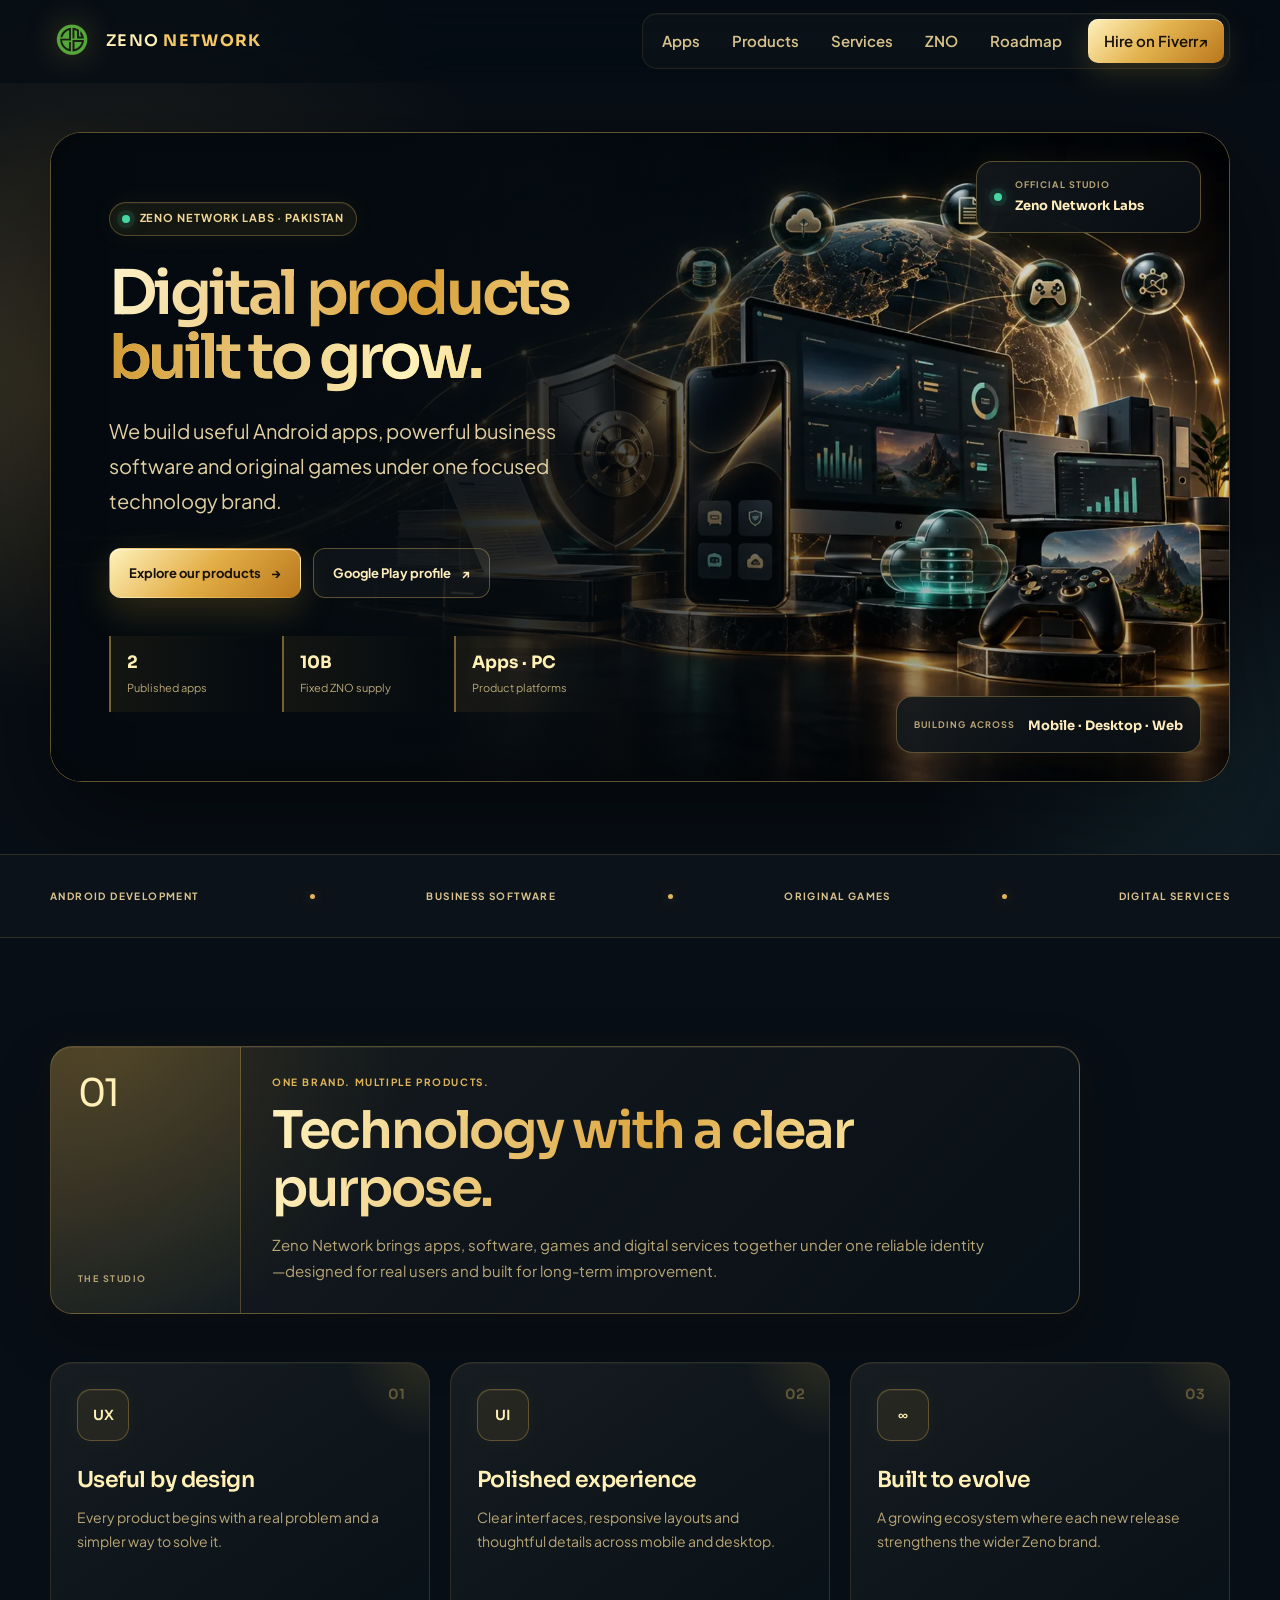
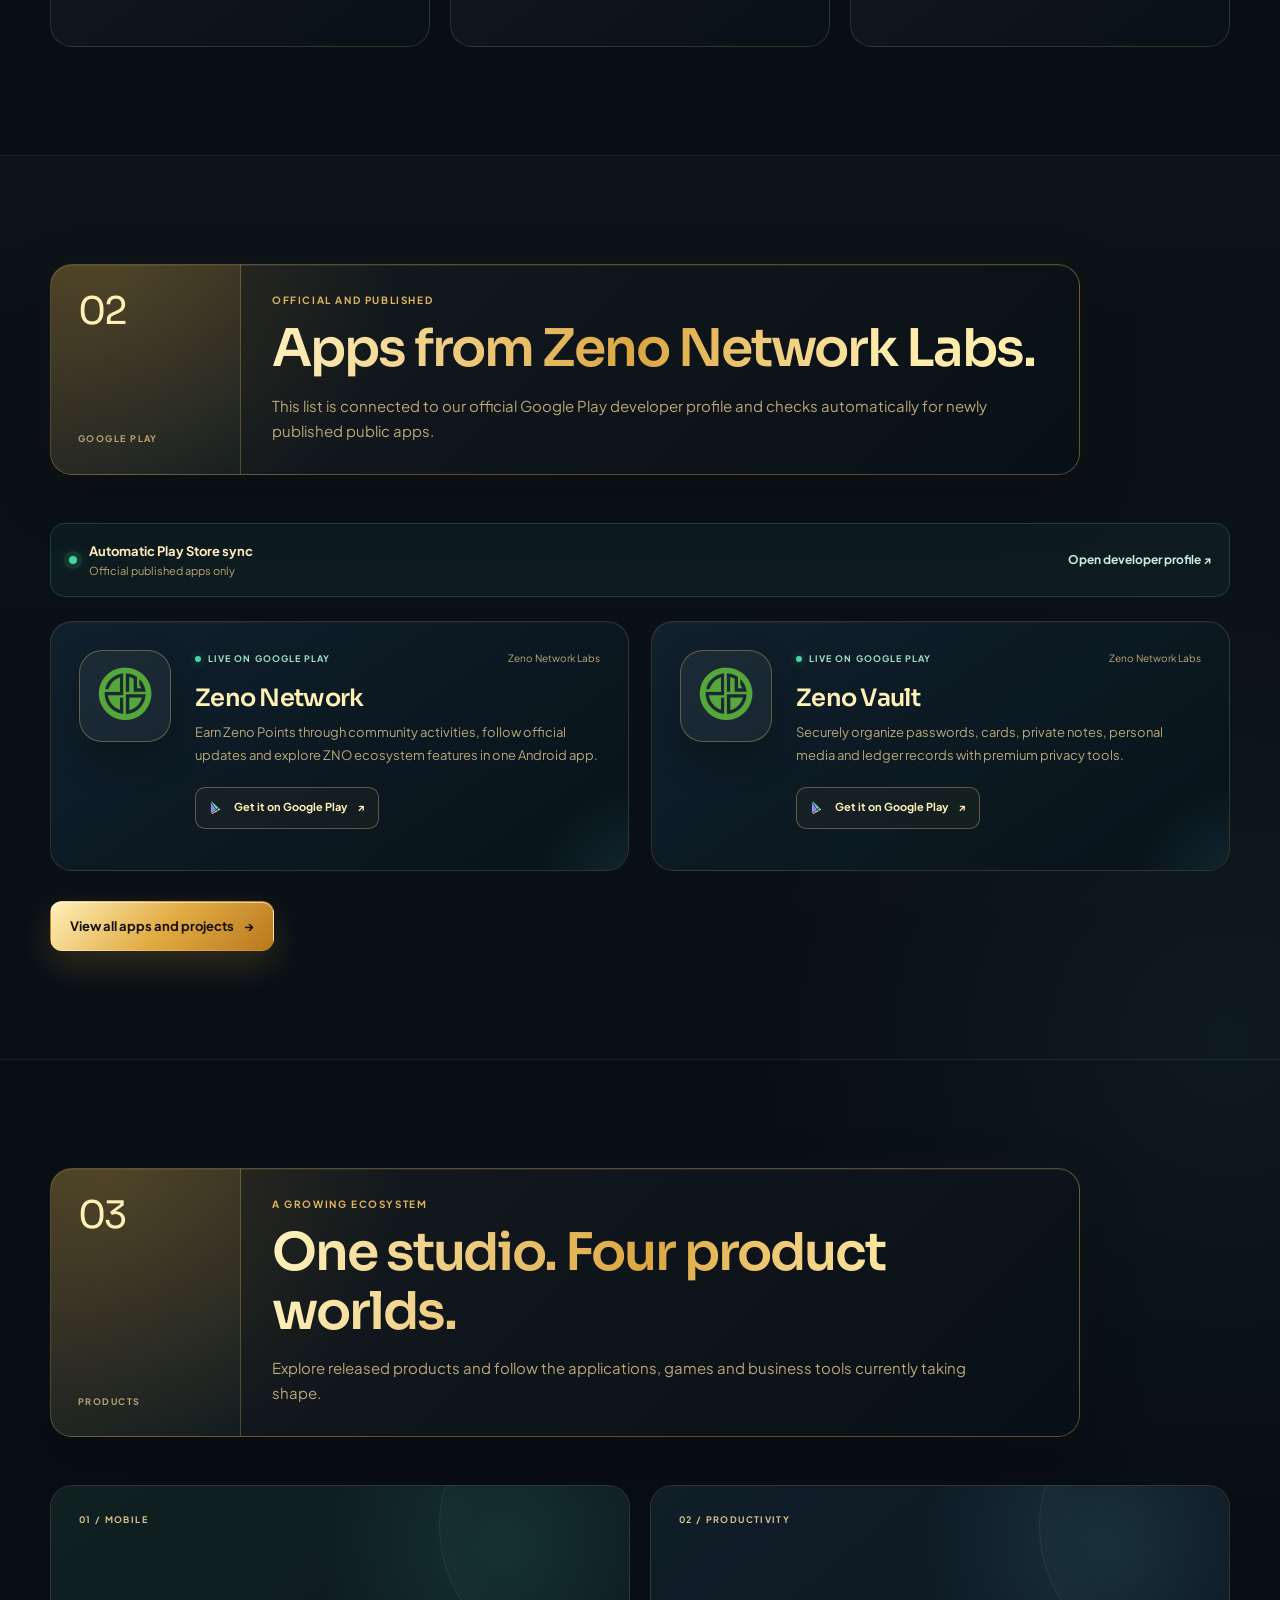
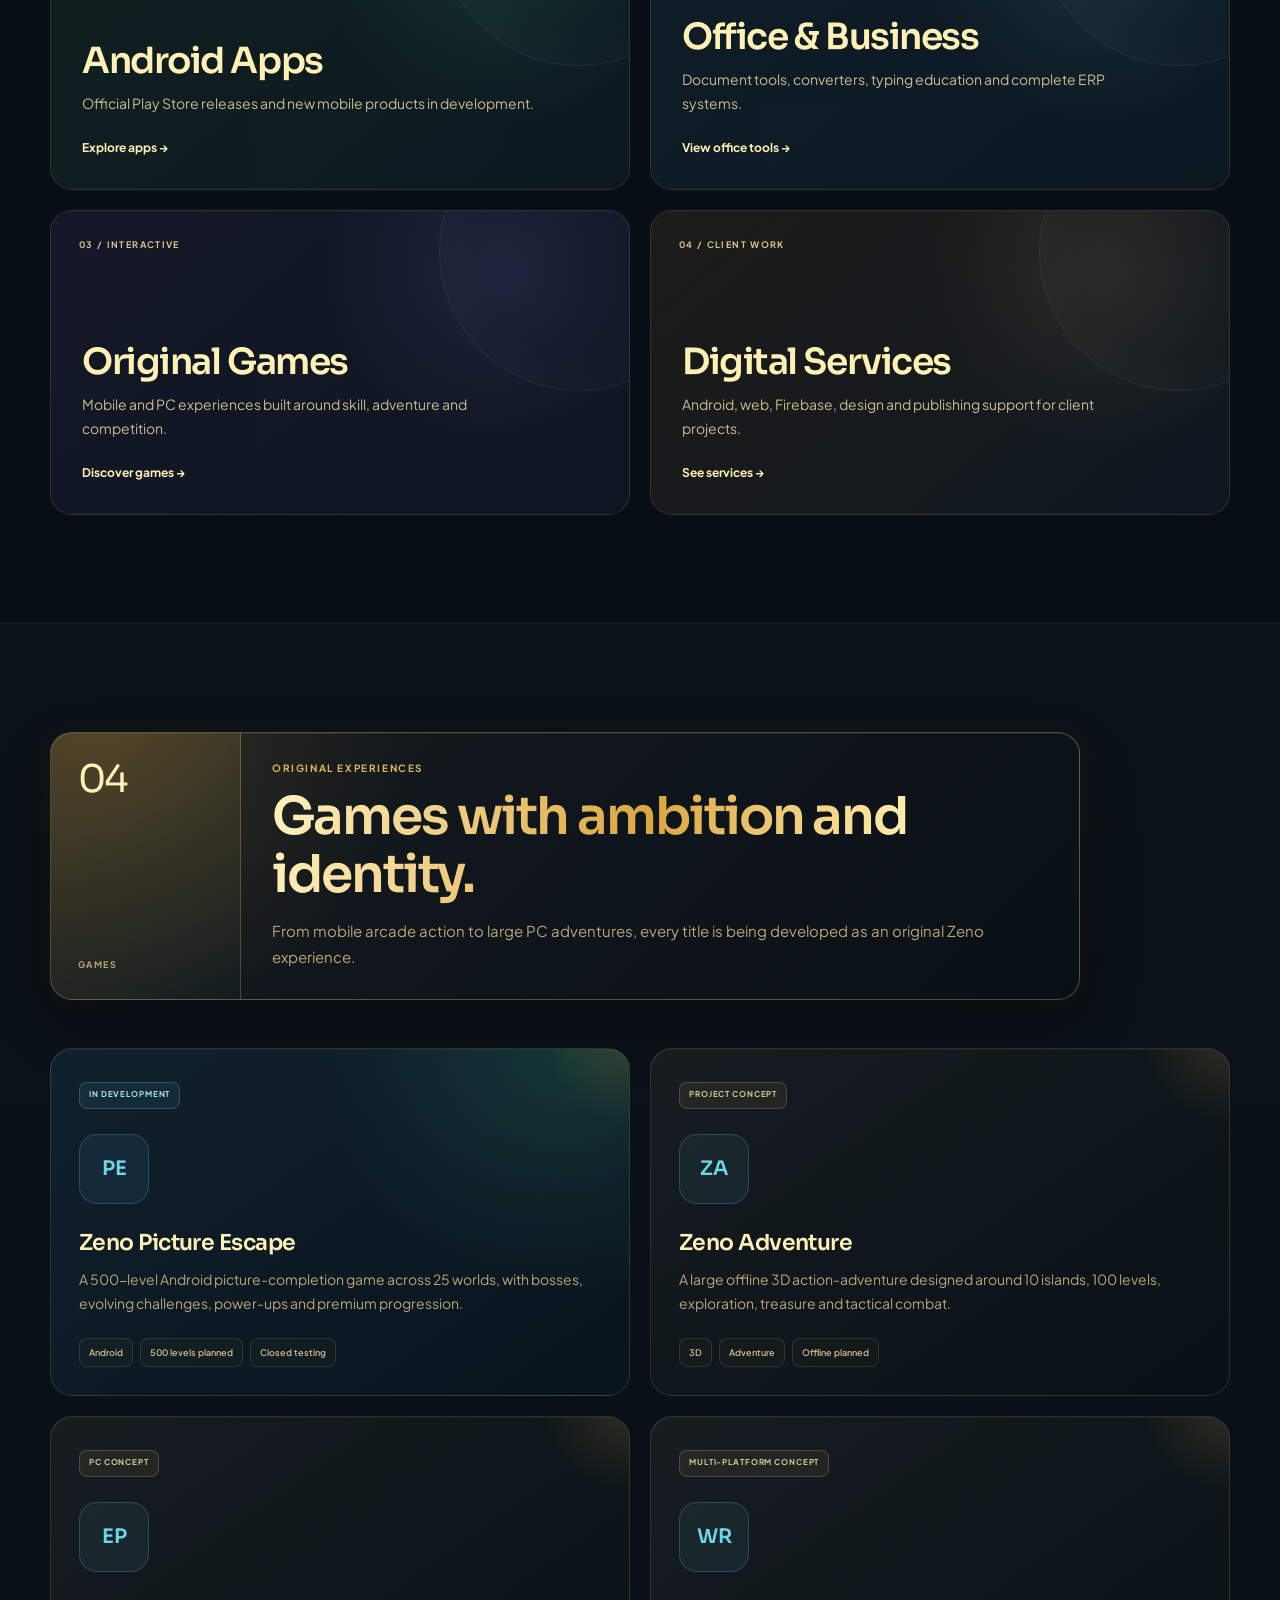
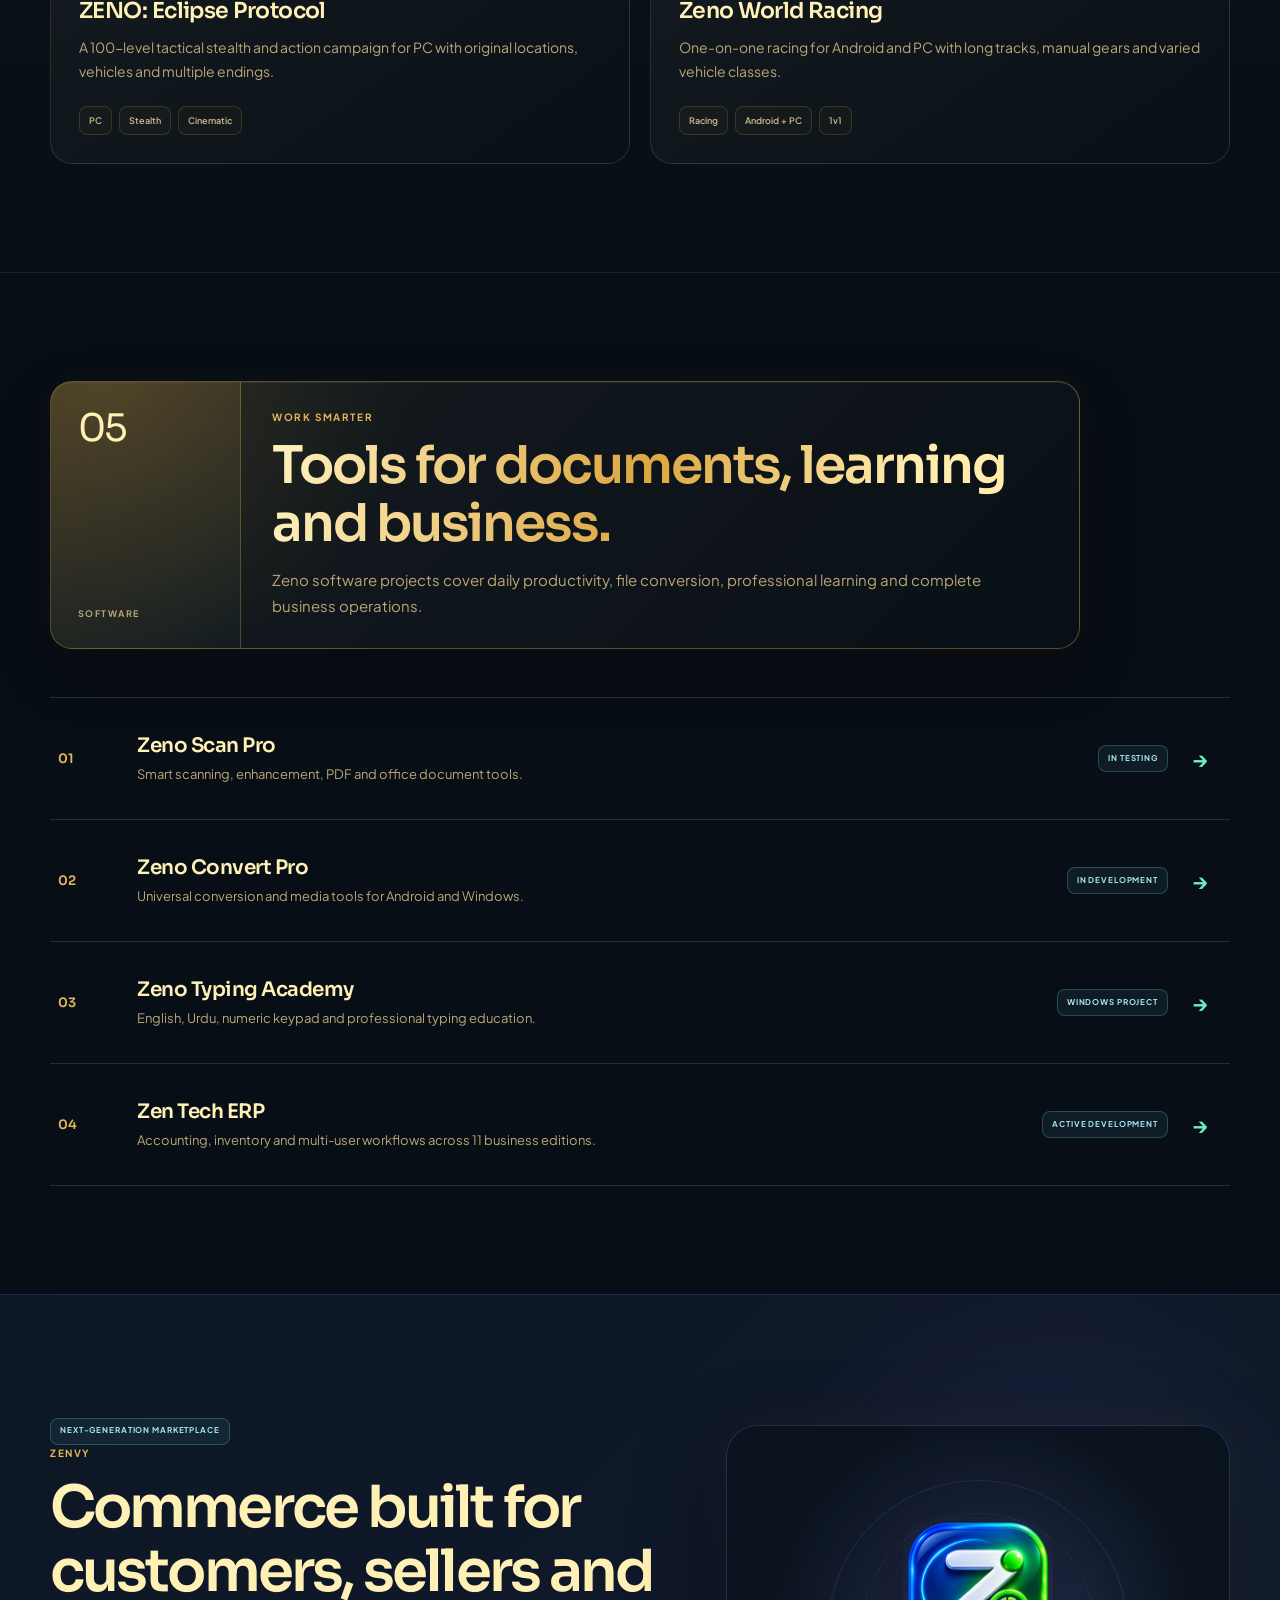
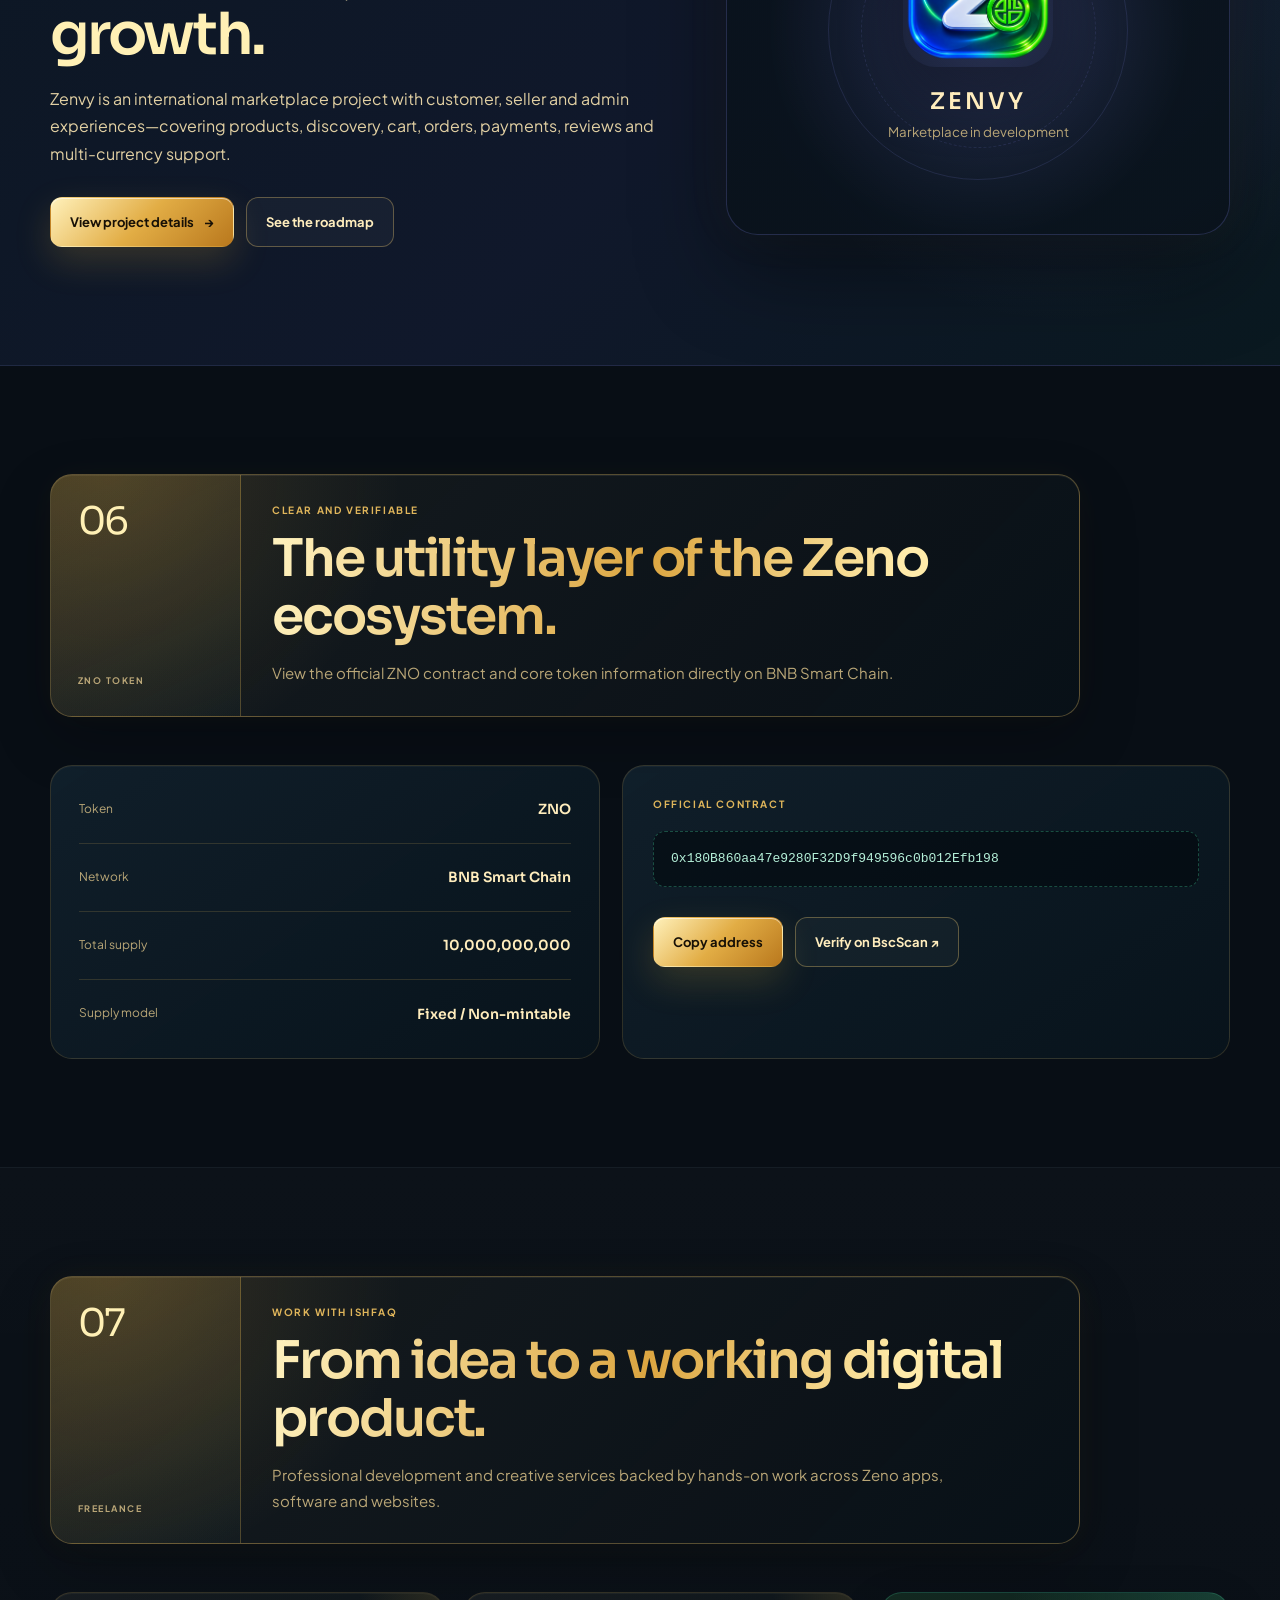
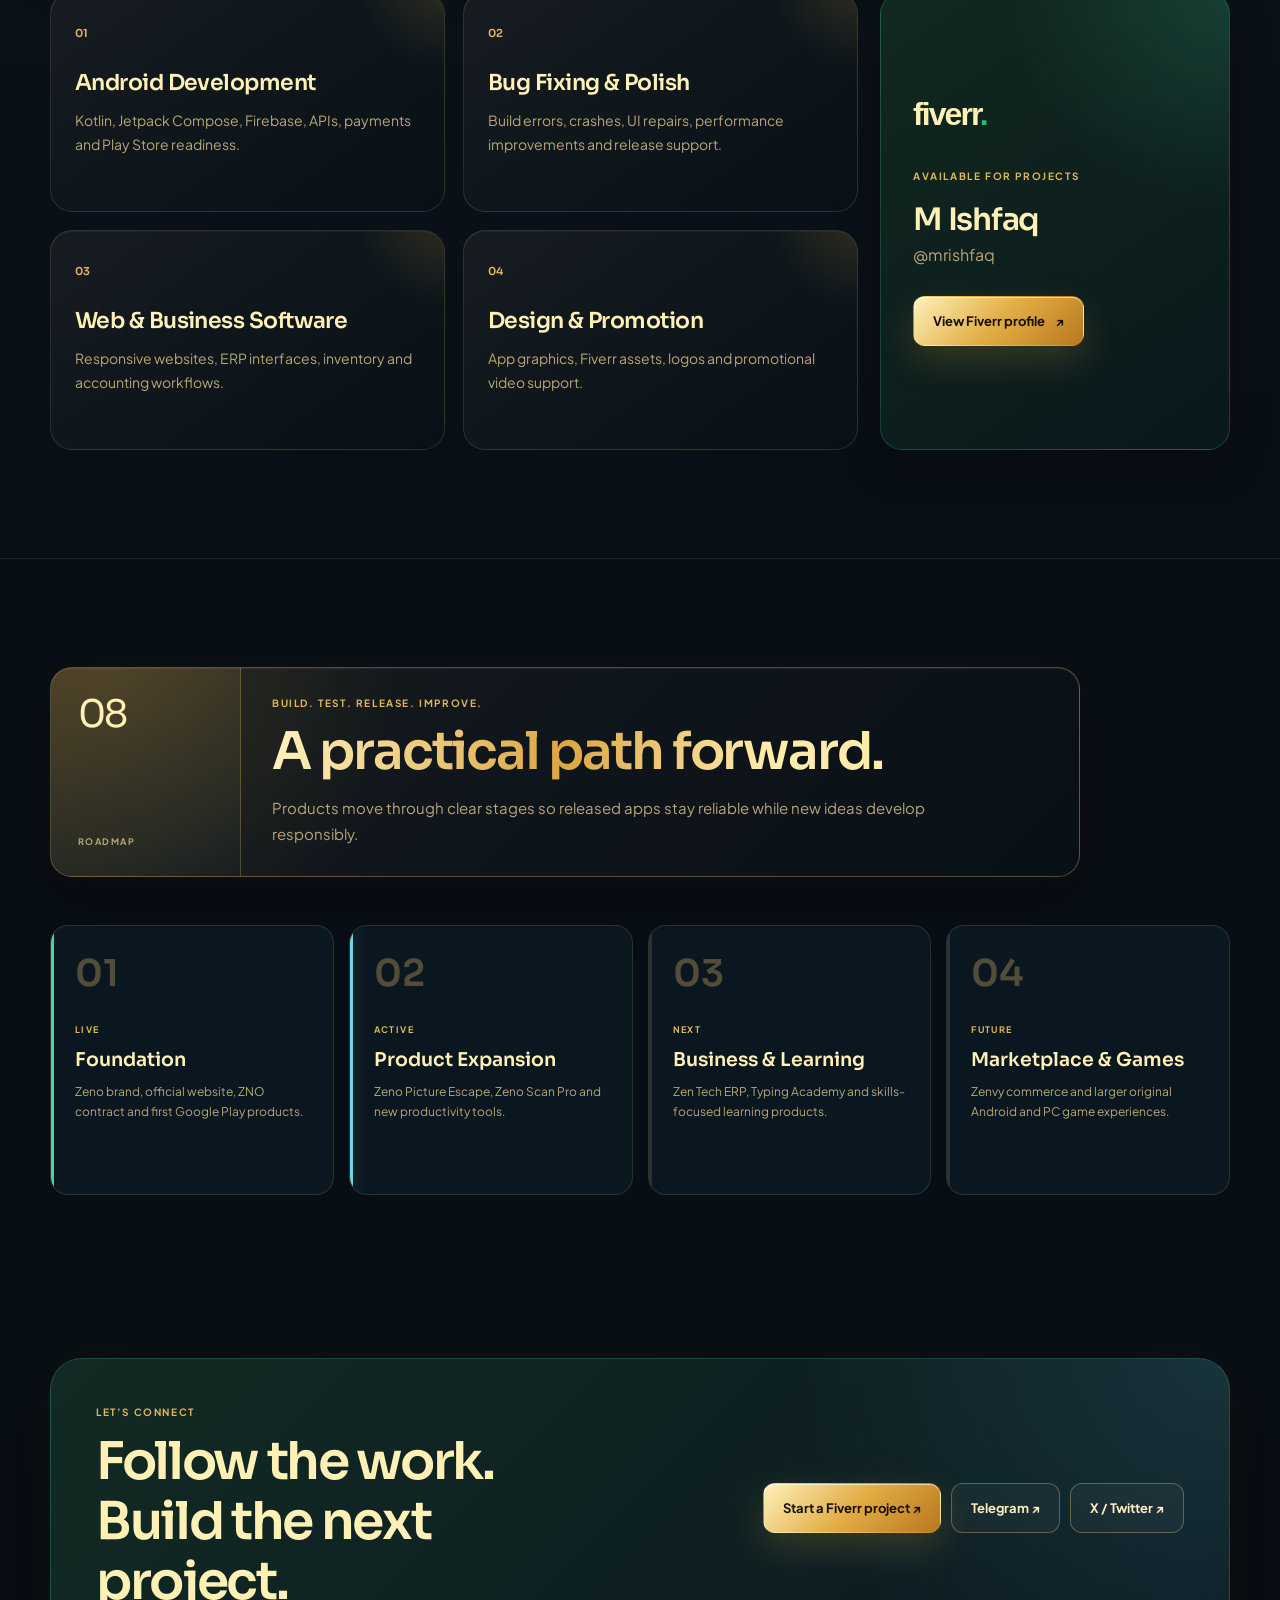
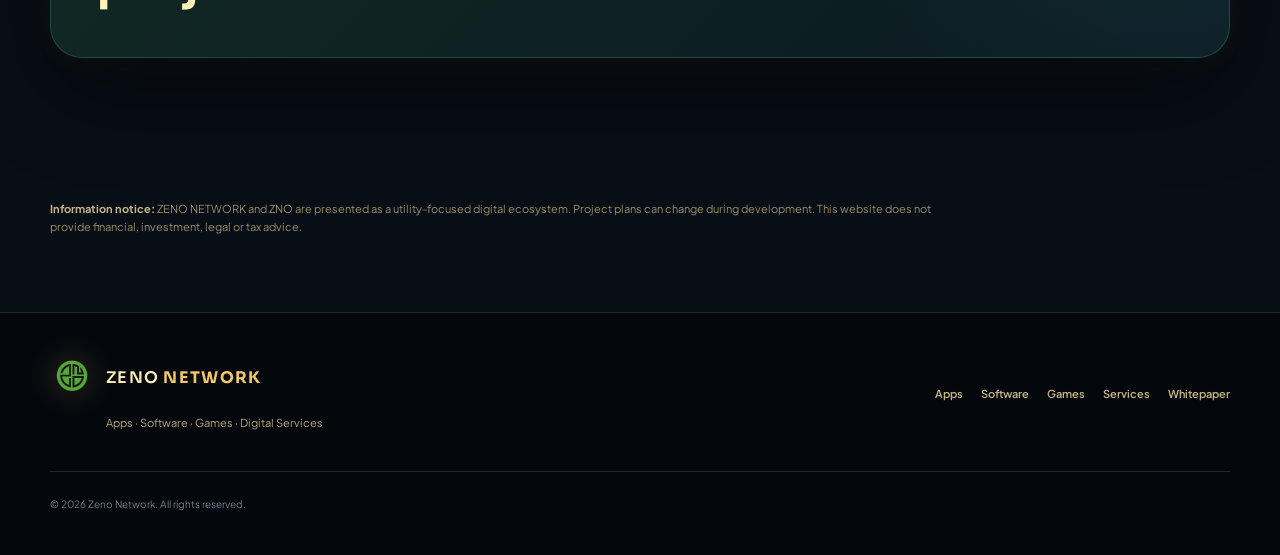
==== commit d975781d: "Unify hero content and banner, enlarge menu text and remove text shadows" ====
--- a/index.html
+++ b/index.html
@@ -12,7 +12,7 @@
   <link rel="preconnect" href="https://fonts.googleapis.com">
   <link rel="preconnect" href="https://fonts.gstatic.com" crossorigin>
   <link href="https://fonts.googleapis.com/css2?family=Plus+Jakarta+Sans:wght@400;500;600;700&family=Sora:wght@500;600;700&display=swap" rel="stylesheet">
-  <link rel="stylesheet" href="styles.css?v=20260921-gold">
+  <link rel="stylesheet" href="styles.css?v=20260921-unified">
   <script src="site.js?v=20260921-gold" defer></script>
 </head>
 <body>
--- a/styles.css
+++ b/styles.css
@@ -27,7 +27,7 @@
   --body: "Plus Jakarta Sans", "Segoe UI", sans-serif;
 }
 
-* { box-sizing: border-box; }
+*, *::before, *::after { box-sizing: border-box; text-shadow: none !important; }
 html { scroll-behavior: smooth; scroll-padding-top: 100px; }
 body {
   margin: 0;
@@ -62,10 +62,7 @@
 :focus-visible { outline: 3px solid var(--cyan); outline-offset: 4px; }
 ::selection { background: rgba(255, 219, 132, .88); color: #100c04; }
 
-h1, h2, h3 {
-  color: var(--gold-bright);
-  text-shadow: 0 0 22px rgba(242, 190, 79, .11), 0 2px 24px rgba(0, 0, 0, .34);
-}
+h1, h2, h3 { color: var(--gold-bright); }
 
 .shell { width: min(1180px, calc(100% - 48px)); margin-inline: auto; }
 .skip-link { position: fixed; left: 16px; top: -80px; z-index: 999; padding: 12px 18px; border-radius: 10px; color: #171006; background: linear-gradient(135deg, #fff1bd, #d89e35); font-weight: 700; text-decoration: none; }
@@ -84,14 +81,14 @@
 }
 .site-header.scrolled { background: rgba(5, 10, 15, .94); border-color: rgba(234,193,101,.2); box-shadow: 0 18px 55px rgba(0,0,0,.32), 0 1px rgba(255,228,161,.04); }
 .nav-shell { min-height: 82px; display: flex; align-items: center; justify-content: space-between; gap: 24px; }
-.brand { display: inline-flex; align-items: center; gap: 12px; color: var(--gold-bright); text-decoration: none; font-family: var(--heading); font-size: 15px; font-weight: 600; letter-spacing: .08em; white-space: nowrap; text-shadow: 0 0 18px rgba(236,187,74,.18); }
+.brand { display: inline-flex; align-items: center; gap: 12px; color: var(--gold-bright); text-decoration: none; font-family: var(--heading); font-size: 16px; font-weight: 600; letter-spacing: .08em; white-space: nowrap; }
 .brand img { width: 44px; height: 44px; object-fit: contain; filter: drop-shadow(0 0 16px rgba(231,185,77,.4)); }
 .brand strong { color: #f4c867; font-weight: 700; }
 .primary-nav { display: flex; align-items: center; justify-content: flex-end; gap: 4px; padding: 5px; border: 1px solid rgba(231,190,101,.11); border-radius: 15px; background: rgba(255,237,189,.025); box-shadow: inset 0 1px rgba(255,244,211,.035); counter-reset: zeno-menu; }
 .primary-nav::before { display: none; }
-.primary-nav > a { position: relative; min-height: 42px; display: inline-flex; align-items: center; padding: 0 12px; border-radius: 10px; color: var(--gold-soft); font-size: 13px; font-weight: 600; text-decoration: none; transition: color .25s ease, background .25s ease, transform .25s ease, border-color .25s ease, box-shadow .25s ease; }
+.primary-nav > a { position: relative; min-height: 44px; display: inline-flex; align-items: center; padding: 0 14px; border-radius: 10px; color: var(--gold-soft); font-size: 15px; font-weight: 600; text-decoration: none; transition: color .25s ease, background .25s ease, transform .25s ease, border-color .25s ease, box-shadow .25s ease; }
 .primary-nav > a:not(.nav-cta) { counter-increment: zeno-menu; }
-.primary-nav > a:hover, .primary-nav > a.active { color: var(--gold-bright); background: linear-gradient(135deg, rgba(237,193,94,.1), rgba(255,255,255,.025)); text-shadow: 0 0 16px rgba(255,213,112,.2); }
+.primary-nav > a:hover, .primary-nav > a.active { color: var(--gold-bright); background: linear-gradient(135deg, rgba(237,193,94,.1), rgba(255,255,255,.025)); }
 .primary-nav > a:not(.nav-cta)::after { content: ""; position: absolute; left: 12px; right: 12px; bottom: 4px; height: 2px; border-radius: 2px; background: linear-gradient(90deg, #b8791e, #ffeaa5, #6bd7e7); box-shadow: 0 0 9px rgba(239,191,82,.42); transform: scaleX(0); transform-origin: left; transition: transform .25s ease; }
 .primary-nav > a:hover::after, .primary-nav > a.active::after { transform: scaleX(1); }
 .primary-nav .nav-cta { margin-left: 8px; padding-inline: 16px; color: #191106; background: linear-gradient(135deg, #fff2bd 0%, #e3b34f 48%, #b9771c 100%); box-shadow: 0 10px 30px rgba(222,169,60,.2), inset 0 1px rgba(255,255,255,.55); text-shadow: none; }
@@ -103,14 +100,16 @@
 .menu-button[aria-expanded="true"] span:nth-child(2) { opacity: 0; }
 .menu-button[aria-expanded="true"] span:nth-child(3) { transform: translateY(-7px) rotate(-45deg); }
 
-.hero { position: relative; min-height: 830px; display: grid; align-items: center; padding: 152px 0 92px; overflow: hidden; }
+.hero { position: relative; min-height: 790px; display: grid; align-items: center; padding: 132px 0 72px; overflow: hidden; }
 .hero-ambient, .page-hero-ambient { position: absolute; inset: 0; pointer-events: none; overflow: hidden; }
 .hero-ambient::before, .page-hero-ambient::before { content: ""; position: absolute; width: 640px; height: 640px; left: -260px; top: 80px; border-radius: 50%; background: radial-gradient(circle, rgba(224,182,91,.15), transparent 67%); filter: blur(8px); }
 .hero-ambient::after, .page-hero-ambient::after { content: ""; position: absolute; width: 560px; height: 560px; right: -190px; bottom: -210px; border-radius: 50%; background: radial-gradient(circle, rgba(107,215,231,.1), transparent 68%); }
-.hero-grid { position: relative; display: grid; grid-template-columns: minmax(0,.86fr) minmax(0,1.14fr); align-items: center; gap: clamp(38px, 5vw, 68px); }
+.hero-grid { position: relative; min-height: 650px; display: grid; grid-template-columns: minmax(0,.95fr) minmax(0,1.05fr); align-items: center; padding: clamp(42px, 4.5vw, 58px); border: 1px solid rgba(242,199,98,.38); border-radius: 32px; background: #050b11; box-shadow: 0 38px 100px rgba(0,0,0,.46), inset 0 1px rgba(255,240,196,.11); overflow: hidden; isolation: isolate; }
+.hero-copy { position: relative; z-index: 4; max-width: 555px; }
 .status-pill { width: fit-content; display: inline-flex; align-items: center; gap: 10px; min-height: 34px; padding: 6px 12px; border: 1px solid rgba(232,189,93,.3); border-radius: 999px; color: #f0d797; background: rgba(221,170,62,.075); font-size: 11px; font-weight: 700; letter-spacing: .08em; text-transform: uppercase; box-shadow: inset 0 1px rgba(255,242,202,.05), 0 0 24px rgba(223,174,66,.06); }
 .status-pill > span, .signal-dot { width: 8px; height: 8px; flex: 0 0 8px; border-radius: 50%; background: var(--emerald); box-shadow: 0 0 0 5px rgba(69,214,163,.1), 0 0 15px rgba(69,214,163,.5); animation: signalPulse 2.4s ease-in-out infinite; }
-.hero h1, .page-hero h1 { margin: 26px 0 24px; font-family: var(--heading); font-size: clamp(50px, 5.5vw, 78px); line-height: 1.04; letter-spacing: -.055em; font-weight: 600; color: var(--gold-bright); background: linear-gradient(105deg, #fff4cc 0%, #d89e35 28%, #fff0b0 49%, #c98c28 72%, #ffe9a0 100%); background-size: 220% auto; background-clip: text; -webkit-background-clip: text; -webkit-text-fill-color: transparent; filter: drop-shadow(0 0 18px rgba(233,181,63,.14)); animation: goldShimmer 8s linear infinite; }
+.hero h1, .page-hero h1 { margin: 26px 0 24px; font-family: var(--heading); font-size: clamp(50px, 5.5vw, 78px); line-height: 1.04; letter-spacing: -.055em; font-weight: 600; color: var(--gold-bright); background: linear-gradient(105deg, #fff4cc 0%, #d89e35 28%, #fff0b0 49%, #c98c28 72%, #ffe9a0 100%); background-size: 220% auto; background-clip: text; -webkit-background-clip: text; -webkit-text-fill-color: transparent; animation: goldShimmer 8s linear infinite; }
+.hero h1 { max-width: 555px; font-size: clamp(46px, 4.8vw, 68px); }
 .hero h1 em, .page-hero h1 em { font-style: normal; color: var(--gold-bright); background: linear-gradient(95deg, #d29a32, #fff3bd 42%, #e5b64f 72%, #73dec9); background-size: 190% auto; background-clip: text; -webkit-background-clip: text; -webkit-text-fill-color: transparent; }
 .hero-lead { max-width: 650px; margin: 0; color: var(--ink-soft); font-size: clamp(17px, 1.7vw, 20px); line-height: 1.75; }
 .hero-actions { display: flex; flex-wrap: wrap; gap: 12px; margin-top: 30px; }
@@ -121,34 +120,34 @@
 .button-primary:hover { color: #110b03; background: linear-gradient(135deg, #fff8dc, #efc76d 52%, #c98b28); box-shadow: 0 18px 42px rgba(230,179,68,.31); }
 .button-secondary { color: var(--ink); border-color: var(--line-strong); background: rgba(255,255,255,.035); }
 .button-secondary:hover { border-color: rgba(246,205,108,.52); background: rgba(225,176,67,.08); box-shadow: 0 0 24px rgba(224,173,61,.08); }
-.hero-proof { display: grid; grid-template-columns: repeat(3, 1fr); gap: 14px; margin-top: 42px; }
+.hero-proof { max-width: 520px; display: grid; grid-template-columns: repeat(3, 1fr); gap: 14px; margin-top: 38px; }
 .hero-proof > div { padding: 16px 16px 15px; border-left: 2px solid rgba(231,185,80,.5); background: linear-gradient(90deg, rgba(229,179,69,.07), transparent); }
-.hero-proof strong { display: block; color: var(--gold-bright); font-family: var(--heading); font-size: 17px; line-height: 1.25; text-shadow: 0 0 15px rgba(231,180,66,.14); }
+.hero-proof strong { display: block; color: var(--gold-bright); font-family: var(--heading); font-size: 17px; line-height: 1.25; }
 .hero-proof span { display: block; margin-top: 5px; color: var(--muted); font-size: 11px; }
-.hero-media { position: relative; min-height: 470px; display: grid; place-items: center; isolation: isolate; }
-.hero-image-frame { position: relative; width: min(100%, 690px); aspect-ratio: 16 / 9; padding: 7px; border: 1px solid rgba(245,204,109,.42); border-radius: 28px; background: linear-gradient(145deg, rgba(255,239,191,.15), rgba(126,85,21,.03)); box-shadow: 0 38px 90px rgba(0,0,0,.48), 0 0 58px rgba(224,173,61,.11), inset 0 1px rgba(255,244,213,.25); overflow: hidden; animation: heroFrameFloat 7s ease-in-out infinite; }
+.hero-media { position: absolute; inset: 0; z-index: 0; min-height: 0; display: block; isolation: isolate; }
+.hero-image-frame { position: absolute; inset: 0; width: 100%; height: 100%; padding: 0; border: 0; border-radius: 0; background: #050b11; box-shadow: none; overflow: hidden; animation: none; }
 .hero-image-frame::before { content: ""; position: absolute; z-index: 2; top: -35%; bottom: -35%; left: -45%; width: 24%; background: linear-gradient(90deg, transparent, rgba(255,232,166,.26), transparent); filter: blur(8px); transform: skewX(-16deg); animation: bannerSweep 7.5s ease-in-out infinite; pointer-events: none; }
-.hero-image-frame::after { content: ""; position: absolute; z-index: 1; inset: 7px; border-radius: 20px; background: linear-gradient(105deg, rgba(2,7,11,.14), transparent 38%, rgba(234,184,70,.1)), linear-gradient(to top, rgba(0,0,0,.2), transparent 45%); box-shadow: inset 0 0 36px rgba(0,0,0,.22); pointer-events: none; }
-.hero-image-frame img { width: 100%; height: 100%; border-radius: 20px; object-fit: cover; object-position: center; transform: scale(1.012); animation: heroCinematic 15s ease-in-out infinite alternate; }
+.hero-image-frame::after { content: ""; position: absolute; z-index: 1; inset: 0; border-radius: 0; background: linear-gradient(90deg, rgba(4,10,15,.99) 0%, rgba(4,10,15,.95) 28%, rgba(4,10,15,.72) 48%, rgba(4,10,15,.2) 72%, rgba(4,10,15,.08) 100%), linear-gradient(to top, rgba(0,0,0,.36), transparent 48%); box-shadow: inset 0 0 60px rgba(0,0,0,.2); pointer-events: none; }
+.hero-image-frame img { width: 100%; height: 100%; border-radius: 0; object-fit: cover; object-position: center; transform: scale(1.012); animation: heroCinematic 15s ease-in-out infinite alternate; }
 .media-card { position: absolute; z-index: 3; display: flex; align-items: center; gap: 13px; min-width: 225px; padding: 15px 17px; border: 1px solid rgba(241,200,104,.32); border-radius: 16px; background: linear-gradient(145deg, rgba(19,24,28,.92), rgba(8,15,21,.88)); box-shadow: var(--shadow-sm), 0 0 28px rgba(225,174,66,.08); backdrop-filter: blur(18px) saturate(130%); }
 .media-card small { display: block; color: var(--muted); font-size: 9px; font-weight: 700; letter-spacing: .12em; }
 .media-card strong { display: block; margin-top: 3px; font-family: var(--heading); font-size: 13px; }
-.media-card-top { left: -22px; top: 54px; }
-.media-card-bottom { right: -18px; bottom: 54px; }
+.media-card-top { left: auto; right: 28px; top: 28px; }
+.media-card-bottom { right: 28px; bottom: 28px; }
 
 .trust-strip { border-block: 1px solid var(--line); background: rgba(255,255,255,.018); }
-.trust-grid { min-height: 82px; display: flex; align-items: center; justify-content: space-between; gap: 18px; color: #d8c38f; font-size: 10px; font-weight: 700; letter-spacing: .14em; text-shadow: 0 0 14px rgba(230,180,67,.11); }
+.trust-grid { min-height: 82px; display: flex; align-items: center; justify-content: space-between; gap: 18px; color: #d8c38f; font-size: 10px; font-weight: 700; letter-spacing: .14em; }
 .trust-grid i { width: 5px; height: 5px; flex: 0 0 5px; border-radius: 50%; background: var(--gold); box-shadow: 0 0 12px rgba(215,183,115,.4); }
 
 .section { position: relative; padding: 108px 0; }
 .section-tinted { border-block: 1px solid rgba(175,207,221,.07); background: linear-gradient(180deg, rgba(255,255,255,.018), rgba(255,255,255,.006)); }
 .section-heading { display: grid; grid-template-columns: 190px 1fr; max-width: 1030px; margin-bottom: 48px; border: 1px solid rgba(238,196,99,.32); border-radius: var(--radius); background: radial-gradient(circle at 6% 0%, rgba(229,179,67,.14), transparent 29%), linear-gradient(135deg, rgba(24,28,31,.94), rgba(8,17,24,.84)); box-shadow: inset 0 1px rgba(255,241,200,.08), 0 22px 58px rgba(0,0,0,.24), 0 0 34px rgba(224,174,62,.045); overflow: hidden; }
 .heading-index { min-height: 100%; display: flex; flex-direction: column; align-items: flex-start; justify-content: space-between; padding: 27px; border-right: 1px solid rgba(235,190,88,.24); background: linear-gradient(155deg, rgba(223,172,59,.18), rgba(107,215,231,.025)); }
-.heading-index span { font-family: var(--heading); font-size: 38px; color: var(--gold-bright); line-height: 1; letter-spacing: -.04em; text-shadow: 0 0 20px rgba(239,191,78,.24); }
+.heading-index span { font-family: var(--heading); font-size: 38px; color: var(--gold-bright); line-height: 1; letter-spacing: -.04em; }
 .heading-index small { color: var(--muted); font-size: 9px; font-weight: 700; letter-spacing: .16em; }
 .section-heading > div:last-child { padding: 27px 31px 30px; }
 .overline { margin: 0 0 11px; color: var(--gold); font-size: 10px; font-weight: 700; letter-spacing: .16em; text-transform: uppercase; }
-.section-heading h2 { width: fit-content; margin: 0 0 14px; font-family: var(--heading); font-size: clamp(30px, 4.3vw, 52px); line-height: 1.12; letter-spacing: -.04em; font-weight: 600; color: var(--gold-bright); background: linear-gradient(100deg, #fff2bf, #dca641 48%, #ffebaa 80%); background-clip: text; -webkit-background-clip: text; -webkit-text-fill-color: transparent; filter: drop-shadow(0 0 13px rgba(232,181,66,.1)); }
+.section-heading h2 { width: fit-content; margin: 0 0 14px; font-family: var(--heading); font-size: clamp(30px, 4.3vw, 52px); line-height: 1.12; letter-spacing: -.04em; font-weight: 600; color: var(--gold-bright); background: linear-gradient(100deg, #fff2bf, #dca641 48%, #ffebaa 80%); background-clip: text; -webkit-background-clip: text; -webkit-text-fill-color: transparent; }
 .section-heading p:last-child { max-width: 720px; margin: 0; color: var(--muted); font-size: 15px; }
 
 .feature-grid { display: grid; grid-template-columns: repeat(3, 1fr); gap: 20px; }
@@ -255,7 +254,7 @@
 .service-card { min-height: 220px; padding: 24px; }
 .service-card > span { color: var(--gold); font: 600 11px var(--heading); }
 .fiverr-panel { display: flex; flex-direction: column; align-items: flex-start; justify-content: center; padding: 32px; border: 1px solid rgba(69,214,163,.22); border-radius: var(--radius); background: radial-gradient(circle at 100% 0%,rgba(69,214,163,.16),transparent 38%),linear-gradient(145deg,#122820,#09181c); box-shadow: var(--shadow-sm); }
-.fiverr-wordmark { margin-bottom: 35px; color: var(--gold-bright); font: 700 32px Arial,sans-serif; letter-spacing: -.06em; text-shadow: 0 0 18px rgba(230,181,67,.13); }
+.fiverr-wordmark { margin-bottom: 35px; color: var(--gold-bright); font: 700 32px Arial,sans-serif; letter-spacing: -.06em; }
 .fiverr-wordmark span { color: #1dbf73; }
 .fiverr-panel h3 { margin: 4px 0 0; font: 600 31px var(--heading); letter-spacing: -.04em; }
 .fiverr-panel > p:not(.overline) { margin: 2px 0 28px; color: var(--muted); }
@@ -341,17 +340,17 @@
   .primary-nav { position: absolute; z-index: 3; left: 24px; right: 24px; top: 88px; display: none; flex-direction: column; align-items: stretch; gap: 7px; max-height: calc(100dvh - 112px); padding: 15px; border: 1px solid rgba(242,199,98,.42); border-radius: 22px; background: radial-gradient(circle at 95% 0%, rgba(224,172,58,.16), transparent 33%), linear-gradient(145deg, rgba(20,25,29,.97), rgba(5,12,18,.97)); box-shadow: 0 35px 90px rgba(0,0,0,.6), 0 0 55px rgba(224,172,59,.1), inset 0 1px rgba(255,238,190,.1); backdrop-filter: blur(26px) saturate(135%); overflow-y: auto; overscroll-behavior: contain; }
   .primary-nav::before { content: "ZENO NETWORK  ·  NAVIGATION"; display: block; padding: 3px 9px 9px; color: #b99b5a; font-size: 9px; font-weight: 700; letter-spacing: .17em; }
   .primary-nav.open { display: flex; transform-origin: top right; animation: menuIn .32s cubic-bezier(.22,1,.36,1) both; }
-  .primary-nav > a { min-height: 52px; justify-content: flex-start; gap: 12px; padding: 10px 13px; border: 1px solid transparent; font-size: 14px; background: rgba(255,239,197,.018); }
+  .primary-nav > a { min-height: 54px; justify-content: flex-start; gap: 13px; padding: 10px 14px; border: 1px solid transparent; font-size: 16px; background: rgba(255,239,197,.018); }
   .primary-nav > a:not(.nav-cta)::before { content: "0" counter(zeno-menu); width: 28px; height: 28px; display: grid; place-items: center; flex: 0 0 28px; border: 1px solid rgba(237,194,97,.2); border-radius: 8px; color: #d4ae5a; background: rgba(224,172,59,.06); font: 600 9px var(--heading); letter-spacing: 0; }
   .primary-nav > a:hover, .primary-nav > a.active { border-color: rgba(240,198,101,.23); background: linear-gradient(90deg, rgba(224,172,59,.11), rgba(255,255,255,.018)); }
   .primary-nav > a:not(.nav-cta)::after { left: 54px; right: 13px; bottom: 5px; }
   .primary-nav .nav-cta { min-height: 52px; justify-content: center; margin: 4px 0 0; }
   body.nav-open { overflow: hidden; }
   body.nav-open::after { content: ""; position: fixed; inset: 0; z-index: 80; background: rgba(1,5,8,.68); backdrop-filter: blur(4px); }
-  .hero-grid { grid-template-columns: minmax(0,.9fr) minmax(0,1.1fr); gap: 34px; }
-  .hero-media { min-height: 450px; }
-  .media-card-top { left: -8px; }
-  .media-card-bottom { right: -8px; }
+  .hero-grid { min-height: 620px; grid-template-columns: minmax(0,.95fr) minmax(0,1.05fr); padding: 48px; }
+  .hero-media { min-height: 0; }
+  .media-card-top { left: auto; right: 20px; }
+  .media-card-bottom { right: 20px; }
   .roadmap-grid { grid-template-columns: repeat(2,1fr); }
   .services-layout { grid-template-columns: 1fr; }
   .fiverr-panel { min-height: 340px; }
@@ -360,10 +359,15 @@
 
 @media (max-width: 860px) {
   .shell { width: min(100% - 34px, 720px); }
-  .hero { min-height: auto; padding: 132px 0 76px; }
+  .hero { min-height: auto; padding: 116px 0 64px; }
   .hero-grid, .page-hero-grid, .marketplace-grid, .token-grid, .business-grid, .contact-panel { grid-template-columns: 1fr; }
-  .hero-media { min-height: 420px; margin-top: 5px; }
-  .hero-image-frame { width: min(100%, 690px); max-height: none; }
+  .hero-grid { min-height: 820px; align-items: start; padding: 42px 34px 365px; }
+  .hero-copy { max-width: none; }
+  .hero-media { inset: auto 0 0; height: 350px; min-height: 0; margin: 0; border-top: 1px solid rgba(239,195,95,.2); }
+  .hero-image-frame { width: 100%; max-height: none; }
+  .hero-image-frame::after { background: linear-gradient(to bottom, rgba(4,10,15,.93) 0%, rgba(4,10,15,.36) 28%, rgba(4,10,15,.06) 60%), linear-gradient(to top, rgba(0,0,0,.32), transparent 48%); }
+  .media-card-top { right: 18px; top: 18px; }
+  .media-card-bottom { right: 18px; bottom: 18px; }
   .trust-grid { flex-wrap: wrap; justify-content: center; padding-block: 22px; }
   .section { padding: 82px 0; }
   .section-heading { grid-template-columns: 130px 1fr; }
@@ -382,20 +386,21 @@
 @media (max-width: 650px) {
   .shell { width: min(100% - 28px, 560px); }
   .nav-shell { min-height: 72px; }
-  .brand { font-size: 13px; gap: 9px; }
+  .brand { font-size: 14px; gap: 9px; }
   .brand img { width: 39px; height: 39px; }
   .primary-nav { left: 14px; right: 14px; top: 78px; max-height: calc(100dvh - 94px); border-radius: 18px; }
-  .hero { padding-top: 115px; }
+  .hero { padding-top: 98px; }
+  .hero-grid { min-height: auto; padding: 30px 20px 280px; border-radius: 24px; }
   .hero h1, .page-hero h1 { font-size: clamp(40px, 12vw, 58px); letter-spacing: -.055em; }
   .hero-lead, .page-hero p:not(.overline) { font-size: 16px; }
   .hero-actions .button { flex: 1 1 100%; }
   .hero-proof { grid-template-columns: 1fr; gap: 8px; margin-top: 30px; }
   .hero-proof > div { padding: 10px 14px; }
-  .hero-media { min-height: 310px; }
-  .hero-image-frame { border-radius: 22px; }
+  .hero-media { height: 270px; min-height: 0; }
+  .hero-image-frame { border-radius: 0; }
   .media-card { min-width: 188px; padding: 12px; }
-  .media-card-top { left: 0; top: 20px; }
-  .media-card-bottom { right: 0; bottom: 18px; }
+  .media-card-top { display: none; }
+  .media-card-bottom { right: 12px; bottom: 12px; }
   .trust-grid { display: grid; grid-template-columns: 1fr; text-align: center; }
   .trust-grid i { display: none; }
   .section { padding: 68px 0; }
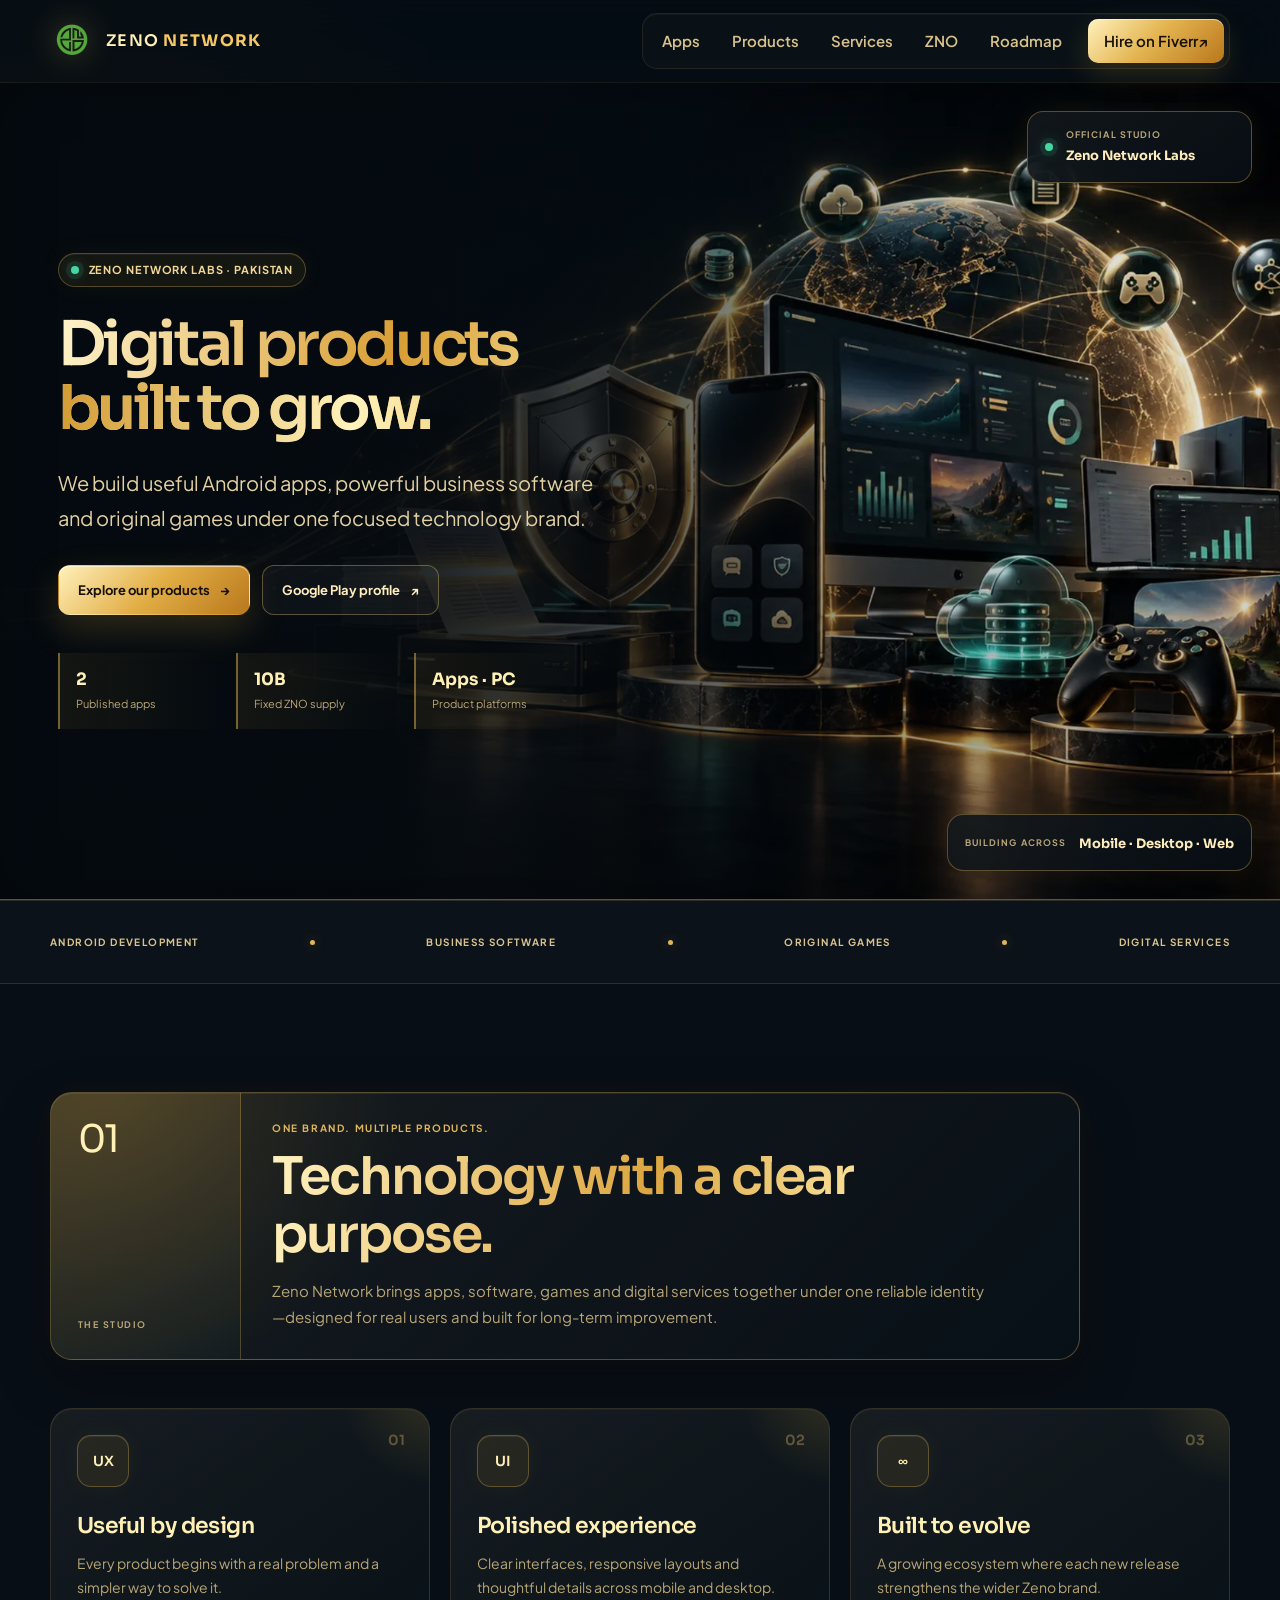
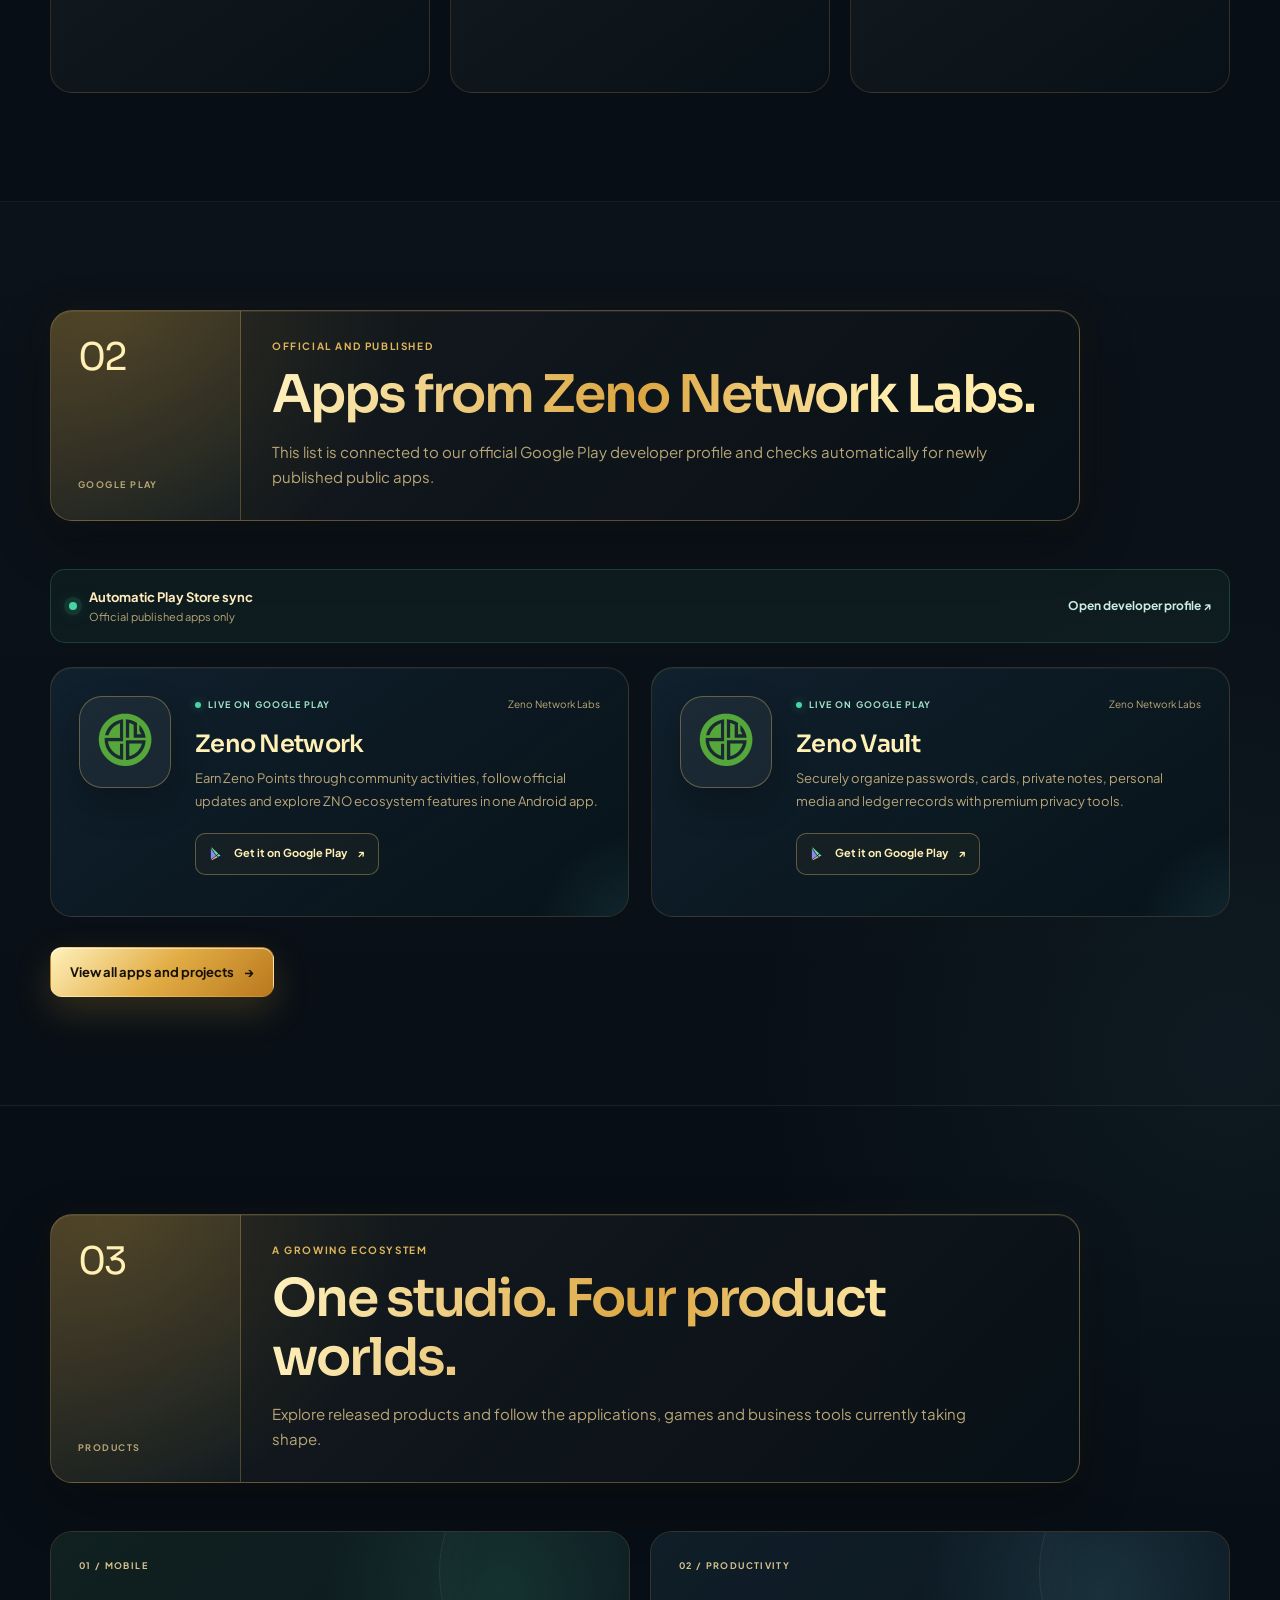
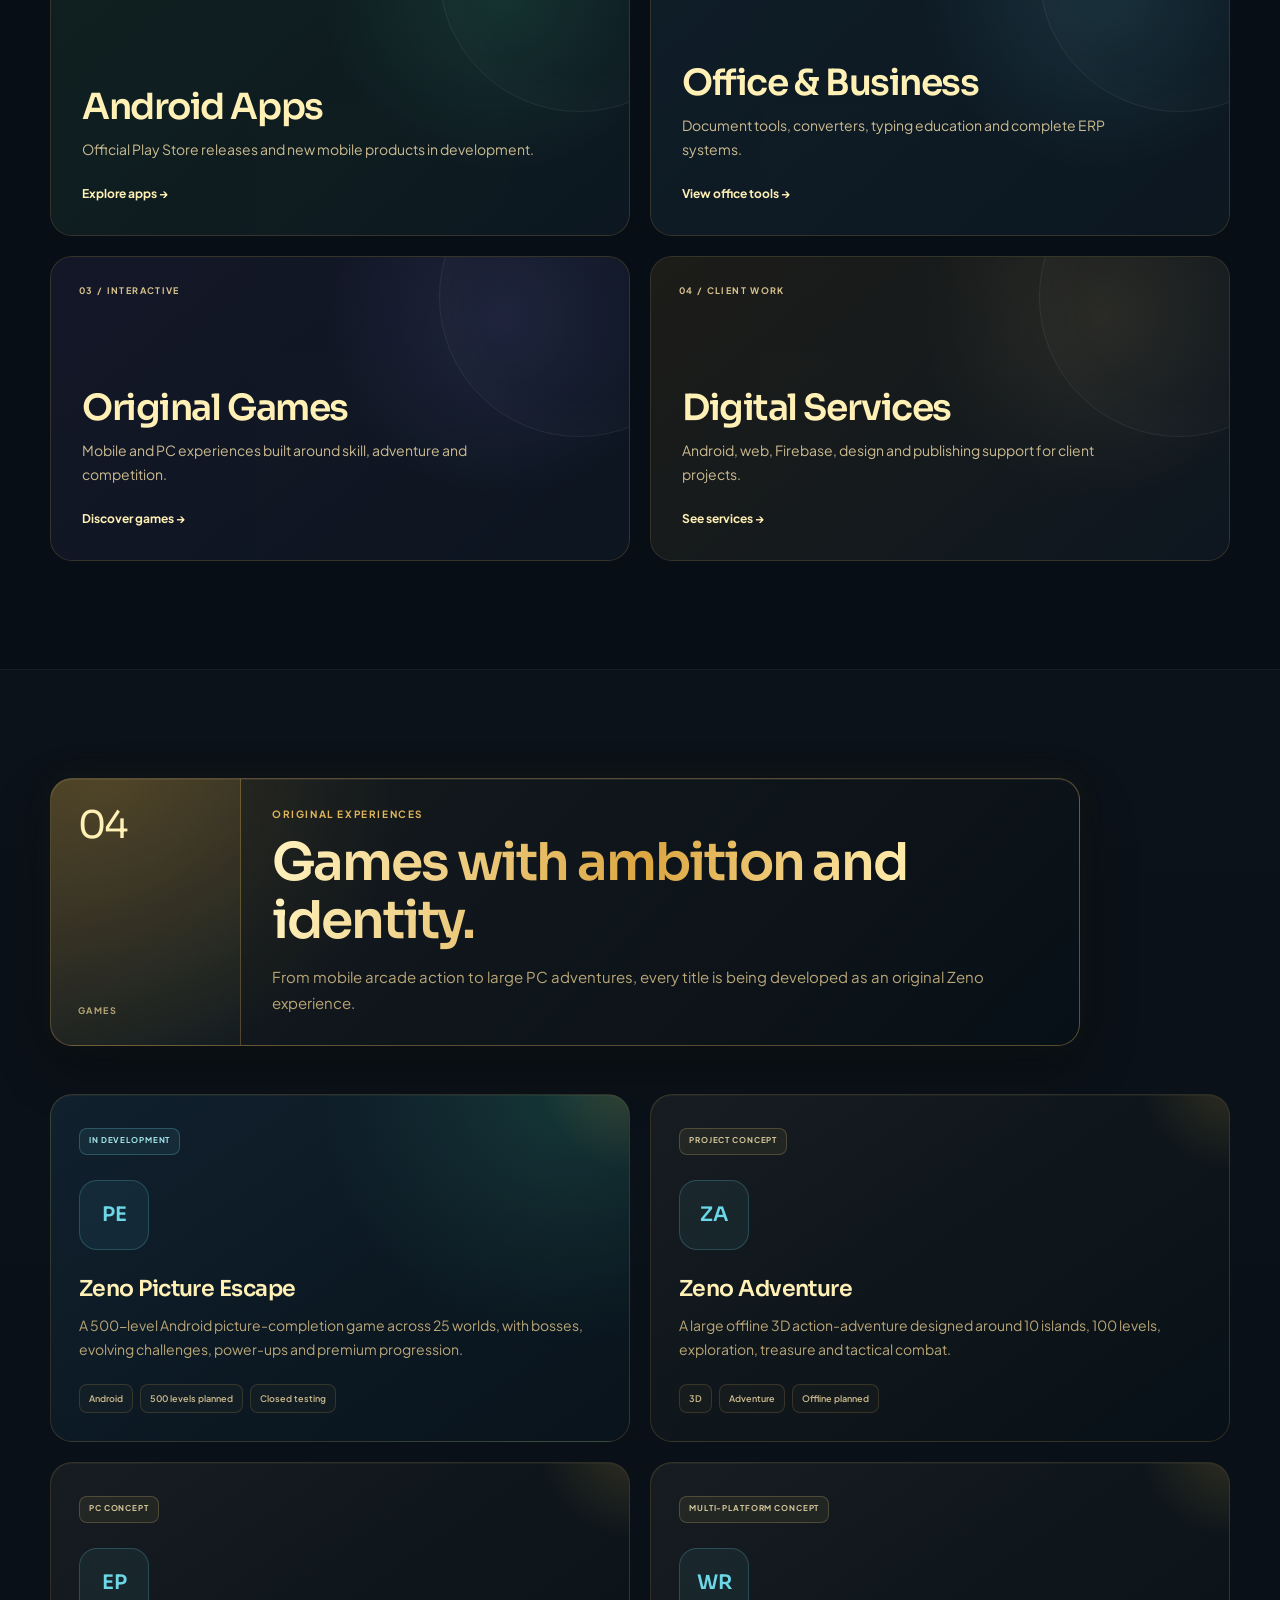
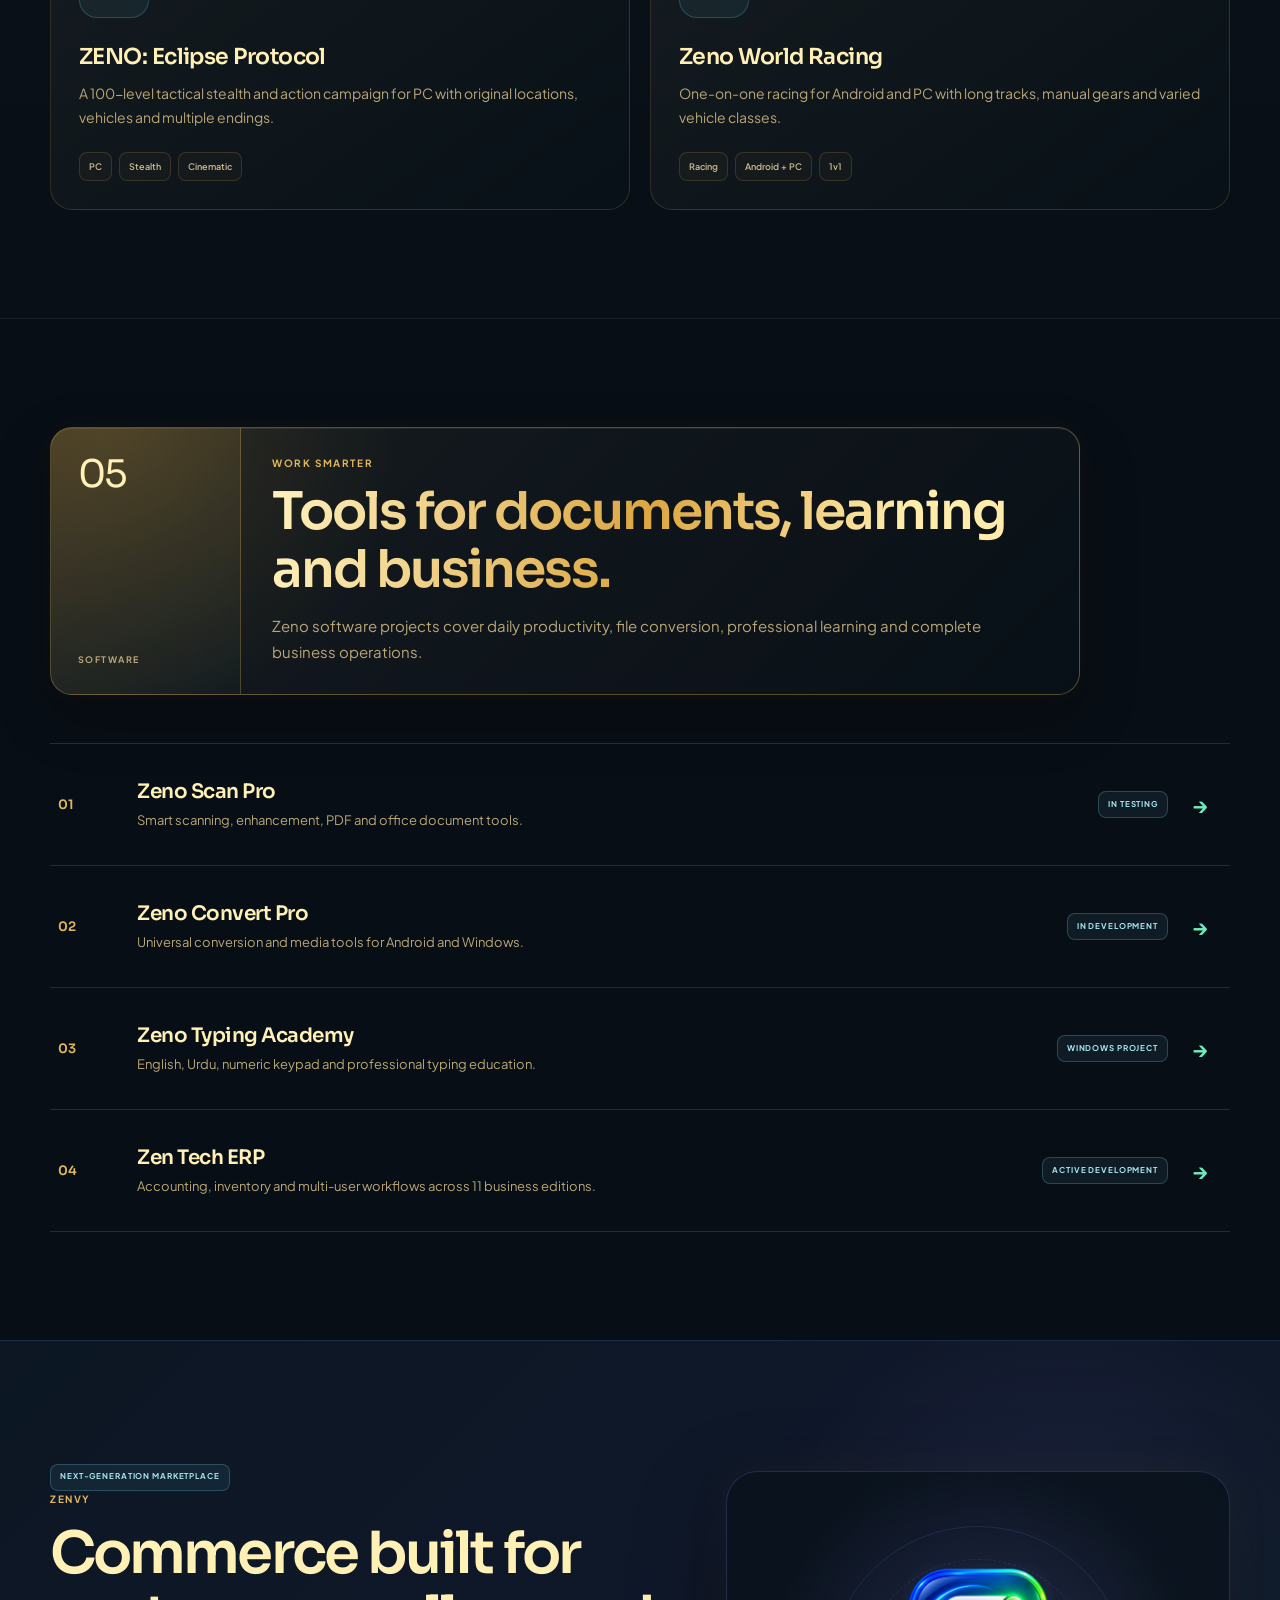
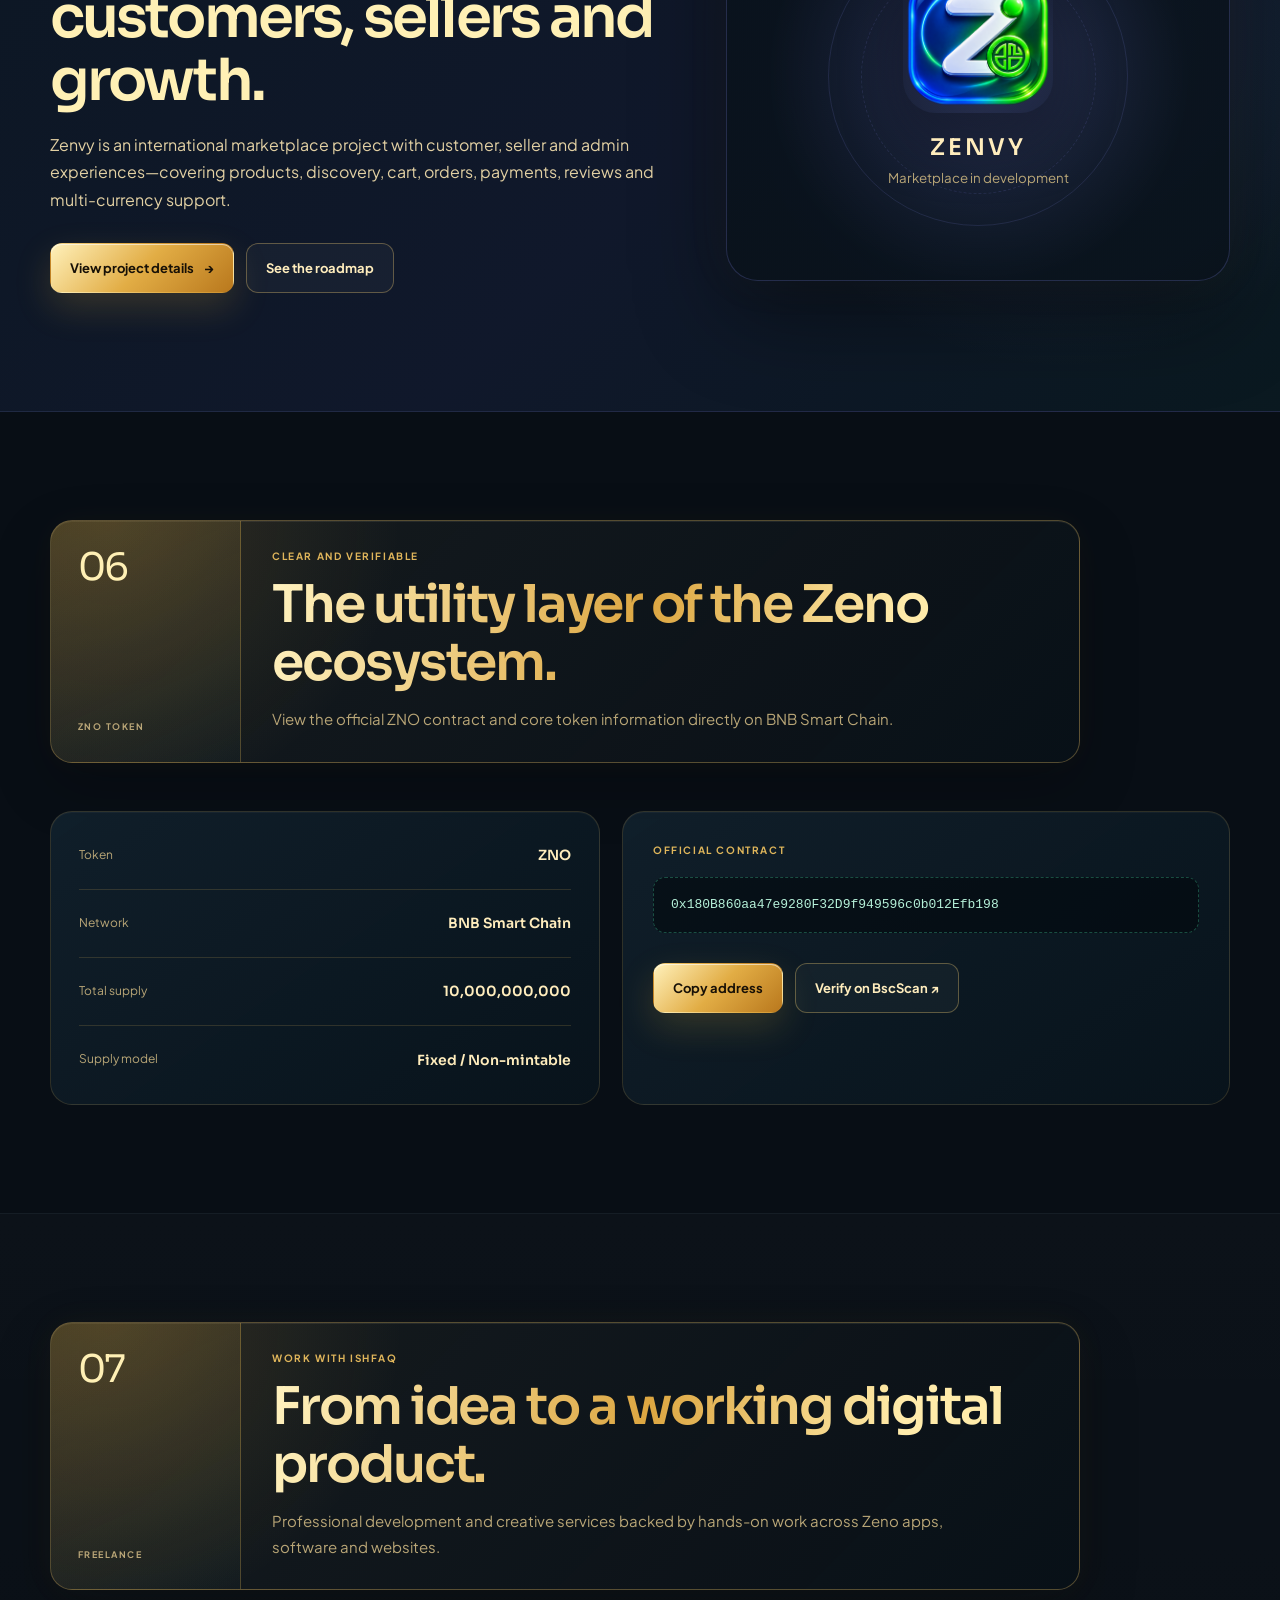
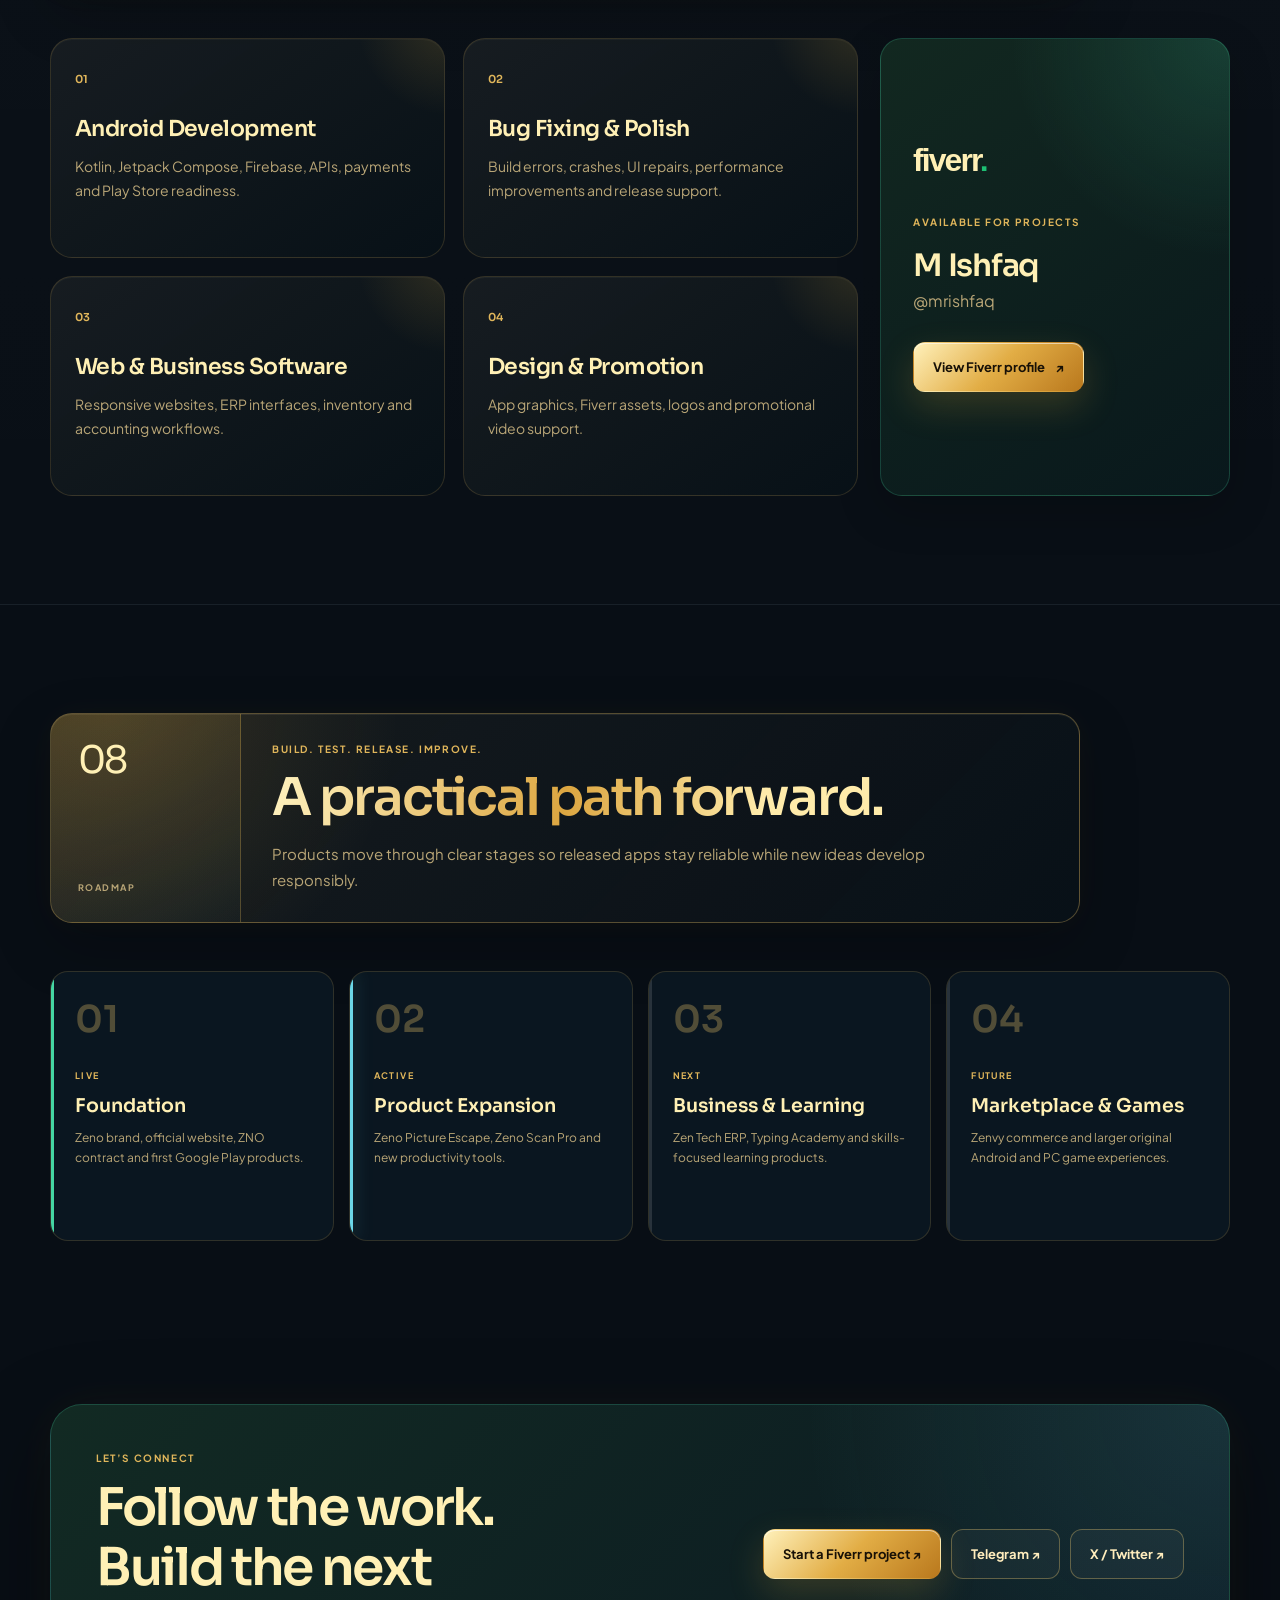
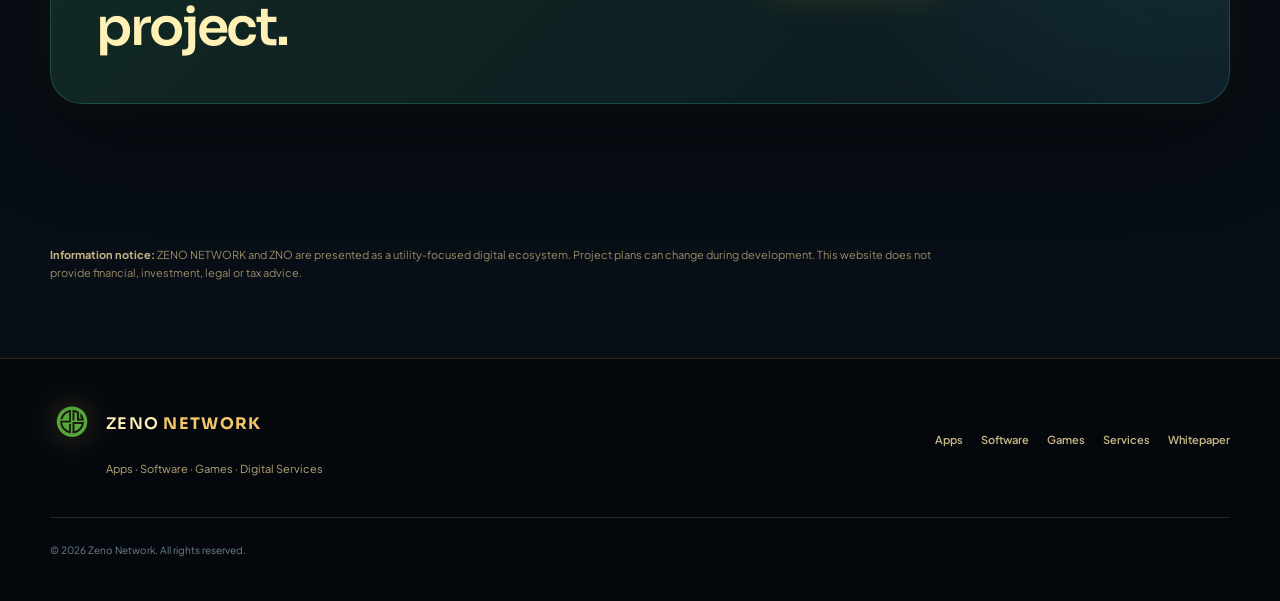
==== commit 6c241b9c: "Make hero banner full-screen and edge-to-edge" ====
--- a/index.html
+++ b/index.html
@@ -12,7 +12,7 @@
   <link rel="preconnect" href="https://fonts.googleapis.com">
   <link rel="preconnect" href="https://fonts.gstatic.com" crossorigin>
   <link href="https://fonts.googleapis.com/css2?family=Plus+Jakarta+Sans:wght@400;500;600;700&family=Sora:wght@500;600;700&display=swap" rel="stylesheet">
-  <link rel="stylesheet" href="styles.css?v=20260921-unified">
+  <link rel="stylesheet" href="styles.css?v=20260921-fullscreen">
   <script src="site.js?v=20260921-gold" defer></script>
 </head>
 <body>
--- a/styles.css
+++ b/styles.css
@@ -100,11 +100,12 @@
 .menu-button[aria-expanded="true"] span:nth-child(2) { opacity: 0; }
 .menu-button[aria-expanded="true"] span:nth-child(3) { transform: translateY(-7px) rotate(-45deg); }
 
-.hero { position: relative; min-height: 790px; display: grid; align-items: center; padding: 132px 0 72px; overflow: hidden; }
+.hero { position: relative; min-height: 100svh; display: block; padding: 82px 0 0; overflow: hidden; }
 .hero-ambient, .page-hero-ambient { position: absolute; inset: 0; pointer-events: none; overflow: hidden; }
 .hero-ambient::before, .page-hero-ambient::before { content: ""; position: absolute; width: 640px; height: 640px; left: -260px; top: 80px; border-radius: 50%; background: radial-gradient(circle, rgba(224,182,91,.15), transparent 67%); filter: blur(8px); }
 .hero-ambient::after, .page-hero-ambient::after { content: ""; position: absolute; width: 560px; height: 560px; right: -190px; bottom: -210px; border-radius: 50%; background: radial-gradient(circle, rgba(107,215,231,.1), transparent 68%); }
-.hero-grid { position: relative; min-height: 650px; display: grid; grid-template-columns: minmax(0,.95fr) minmax(0,1.05fr); align-items: center; padding: clamp(42px, 4.5vw, 58px); border: 1px solid rgba(242,199,98,.38); border-radius: 32px; background: #050b11; box-shadow: 0 38px 100px rgba(0,0,0,.46), inset 0 1px rgba(255,240,196,.11); overflow: hidden; isolation: isolate; }
+.hero-grid { position: relative; min-height: calc(100svh - 82px); display: grid; grid-template-columns: minmax(0,.95fr) minmax(0,1.05fr); align-items: center; padding: clamp(42px, 4.5vw, 58px); border-block: 1px solid rgba(242,199,98,.38); border-inline: 0; border-radius: 0; background: #050b11; box-shadow: 0 38px 100px rgba(0,0,0,.46), inset 0 1px rgba(255,240,196,.11); overflow: hidden; isolation: isolate; }
+.hero > .hero-grid { width: 100%; max-width: none; margin: 0; }
 .hero-copy { position: relative; z-index: 4; max-width: 555px; }
 .status-pill { width: fit-content; display: inline-flex; align-items: center; gap: 10px; min-height: 34px; padding: 6px 12px; border: 1px solid rgba(232,189,93,.3); border-radius: 999px; color: #f0d797; background: rgba(221,170,62,.075); font-size: 11px; font-weight: 700; letter-spacing: .08em; text-transform: uppercase; box-shadow: inset 0 1px rgba(255,242,202,.05), 0 0 24px rgba(223,174,66,.06); }
 .status-pill > span, .signal-dot { width: 8px; height: 8px; flex: 0 0 8px; border-radius: 50%; background: var(--emerald); box-shadow: 0 0 0 5px rgba(69,214,163,.1), 0 0 15px rgba(69,214,163,.5); animation: signalPulse 2.4s ease-in-out infinite; }
@@ -347,7 +348,7 @@
   .primary-nav .nav-cta { min-height: 52px; justify-content: center; margin: 4px 0 0; }
   body.nav-open { overflow: hidden; }
   body.nav-open::after { content: ""; position: fixed; inset: 0; z-index: 80; background: rgba(1,5,8,.68); backdrop-filter: blur(4px); }
-  .hero-grid { min-height: 620px; grid-template-columns: minmax(0,.95fr) minmax(0,1.05fr); padding: 48px; }
+  .hero-grid { min-height: calc(100svh - 82px); grid-template-columns: minmax(0,.95fr) minmax(0,1.05fr); padding: 48px; }
   .hero-media { min-height: 0; }
   .media-card-top { left: auto; right: 20px; }
   .media-card-bottom { right: 20px; }
@@ -359,9 +360,9 @@
 
 @media (max-width: 860px) {
   .shell { width: min(100% - 34px, 720px); }
-  .hero { min-height: auto; padding: 116px 0 64px; }
+  .hero { min-height: 100svh; padding: 82px 0 0; }
   .hero-grid, .page-hero-grid, .marketplace-grid, .token-grid, .business-grid, .contact-panel { grid-template-columns: 1fr; }
-  .hero-grid { min-height: 820px; align-items: start; padding: 42px 34px 365px; }
+  .hero-grid { min-height: max(820px, calc(100svh - 82px)); align-items: start; padding: 42px 34px 365px; }
   .hero-copy { max-width: none; }
   .hero-media { inset: auto 0 0; height: 350px; min-height: 0; margin: 0; border-top: 1px solid rgba(239,195,95,.2); }
   .hero-image-frame { width: 100%; max-height: none; }
@@ -389,8 +390,8 @@
   .brand { font-size: 14px; gap: 9px; }
   .brand img { width: 39px; height: 39px; }
   .primary-nav { left: 14px; right: 14px; top: 78px; max-height: calc(100dvh - 94px); border-radius: 18px; }
-  .hero { padding-top: 98px; }
-  .hero-grid { min-height: auto; padding: 30px 20px 280px; border-radius: 24px; }
+  .hero { padding-top: 72px; }
+  .hero-grid { min-height: calc(100svh - 72px); padding: 30px 20px 280px; border-radius: 0; }
   .hero h1, .page-hero h1 { font-size: clamp(40px, 12vw, 58px); letter-spacing: -.055em; }
   .hero-lead, .page-hero p:not(.overline) { font-size: 16px; }
   .hero-actions .button { flex: 1 1 100%; }
